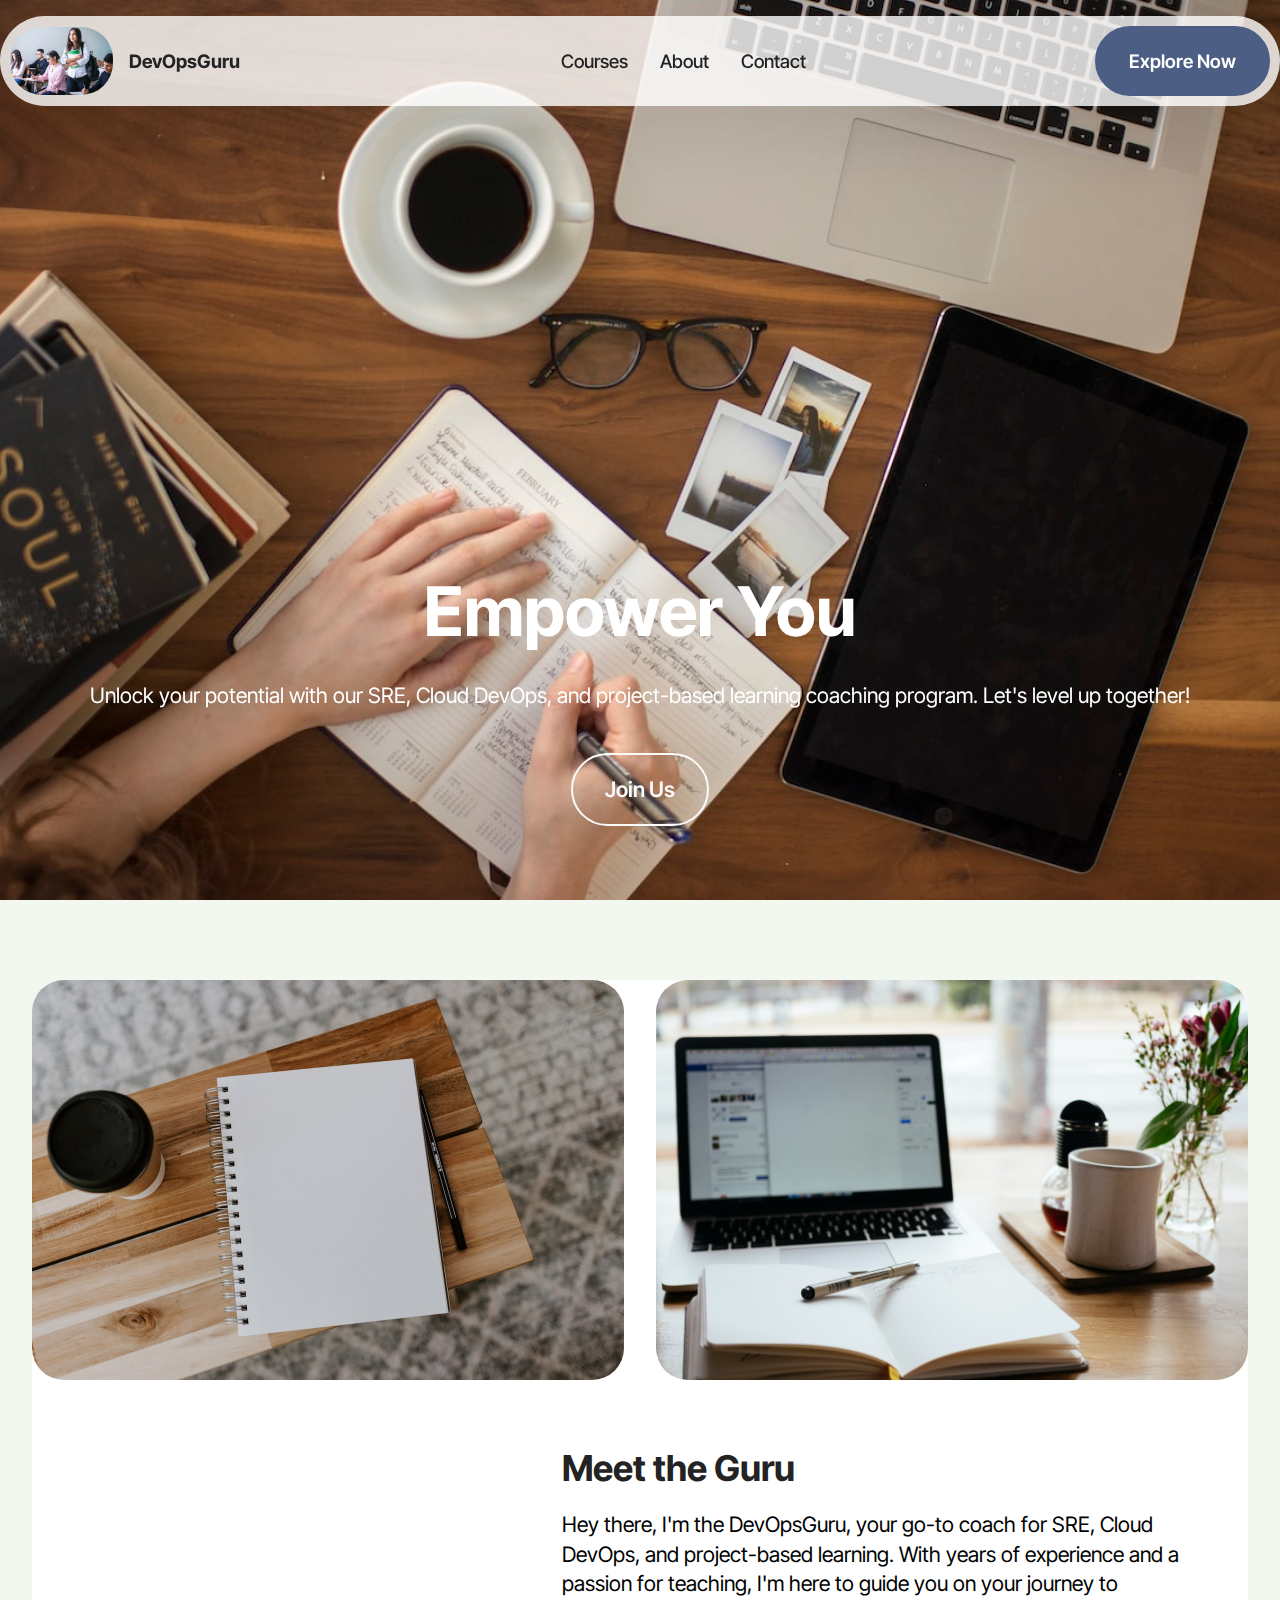
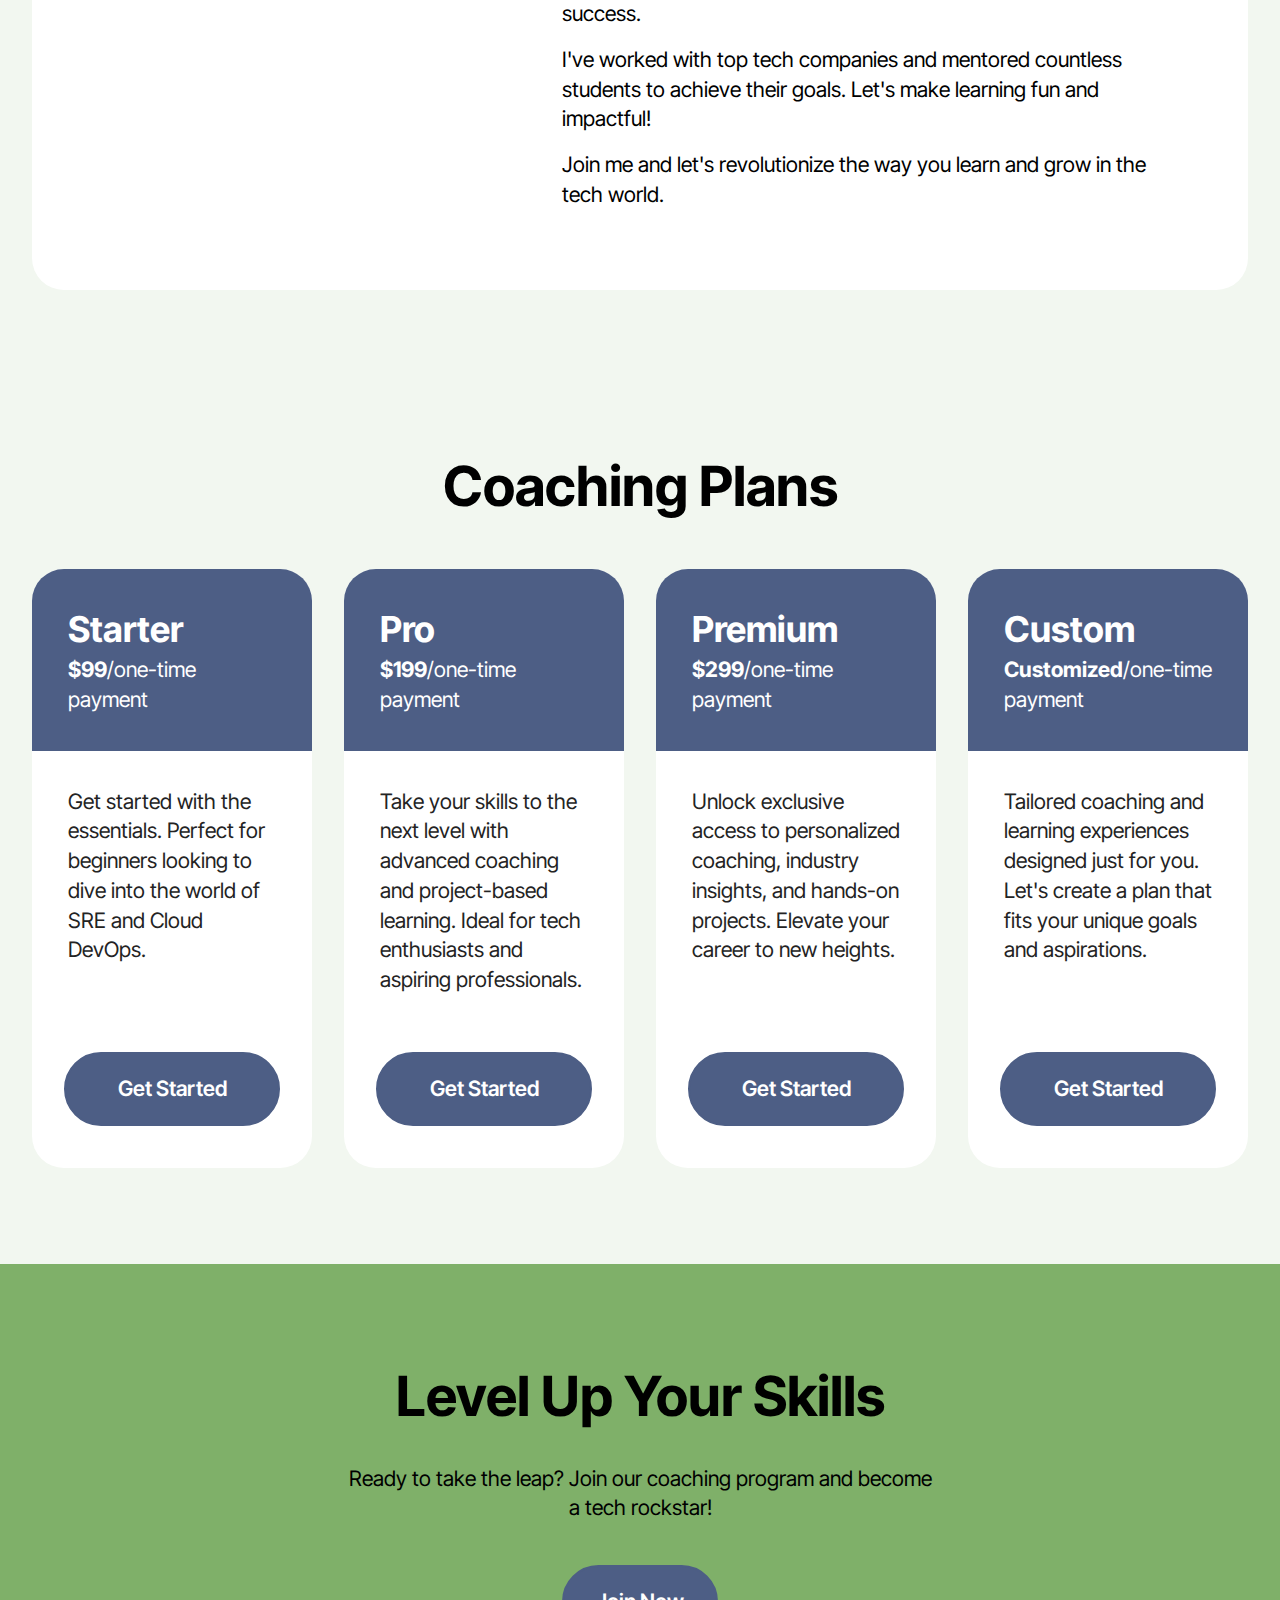
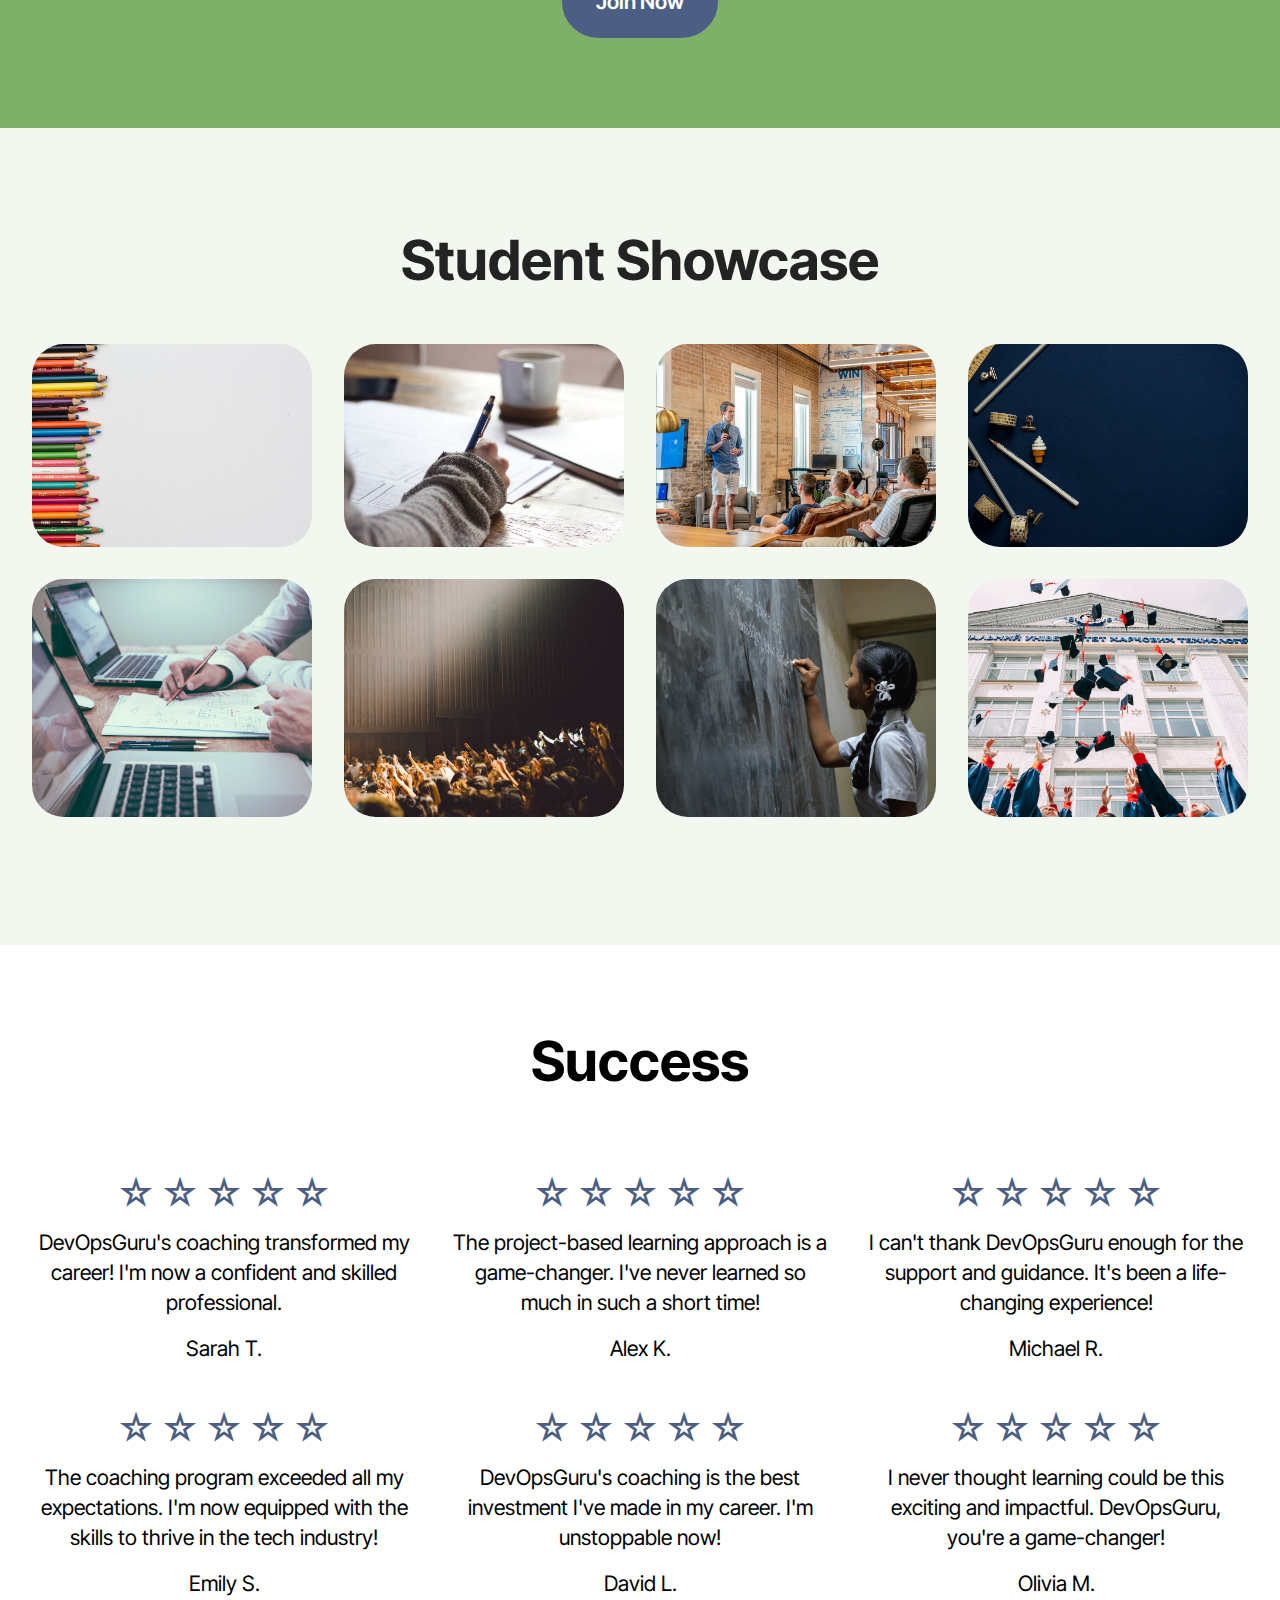
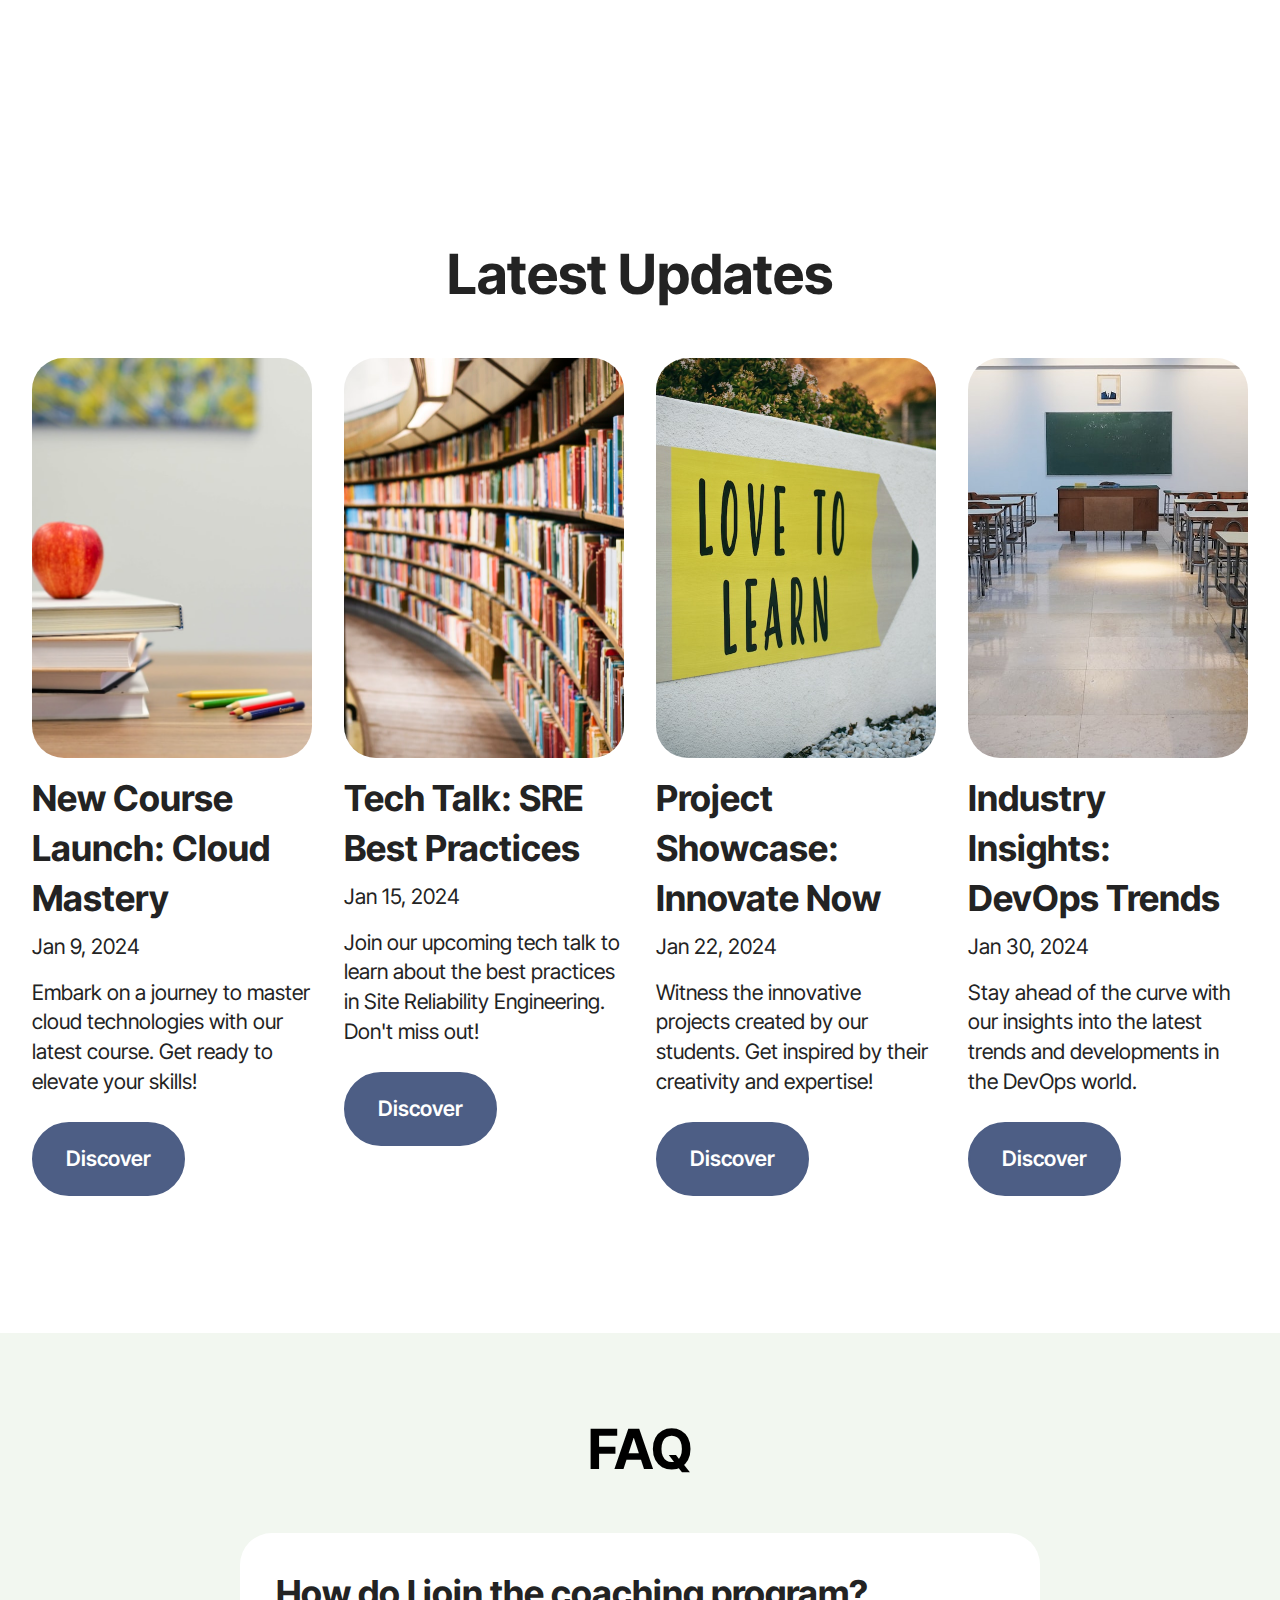
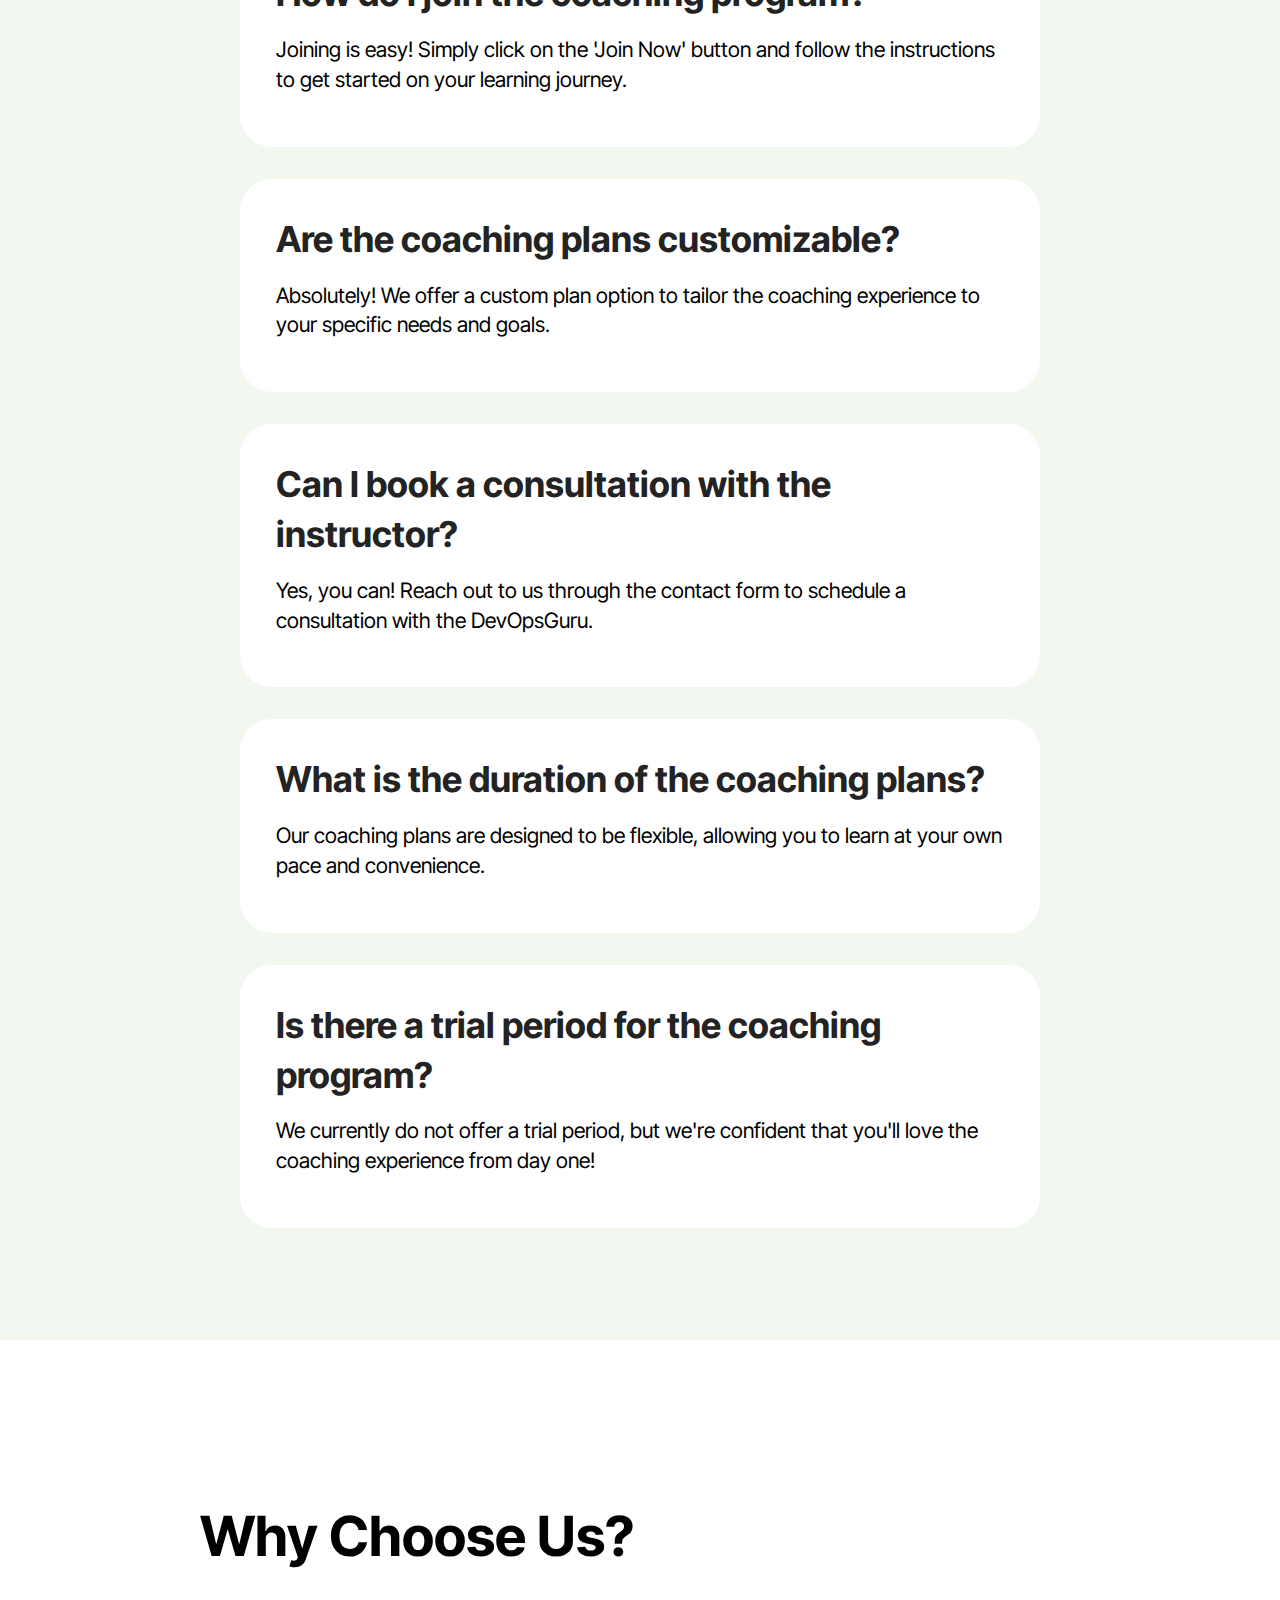
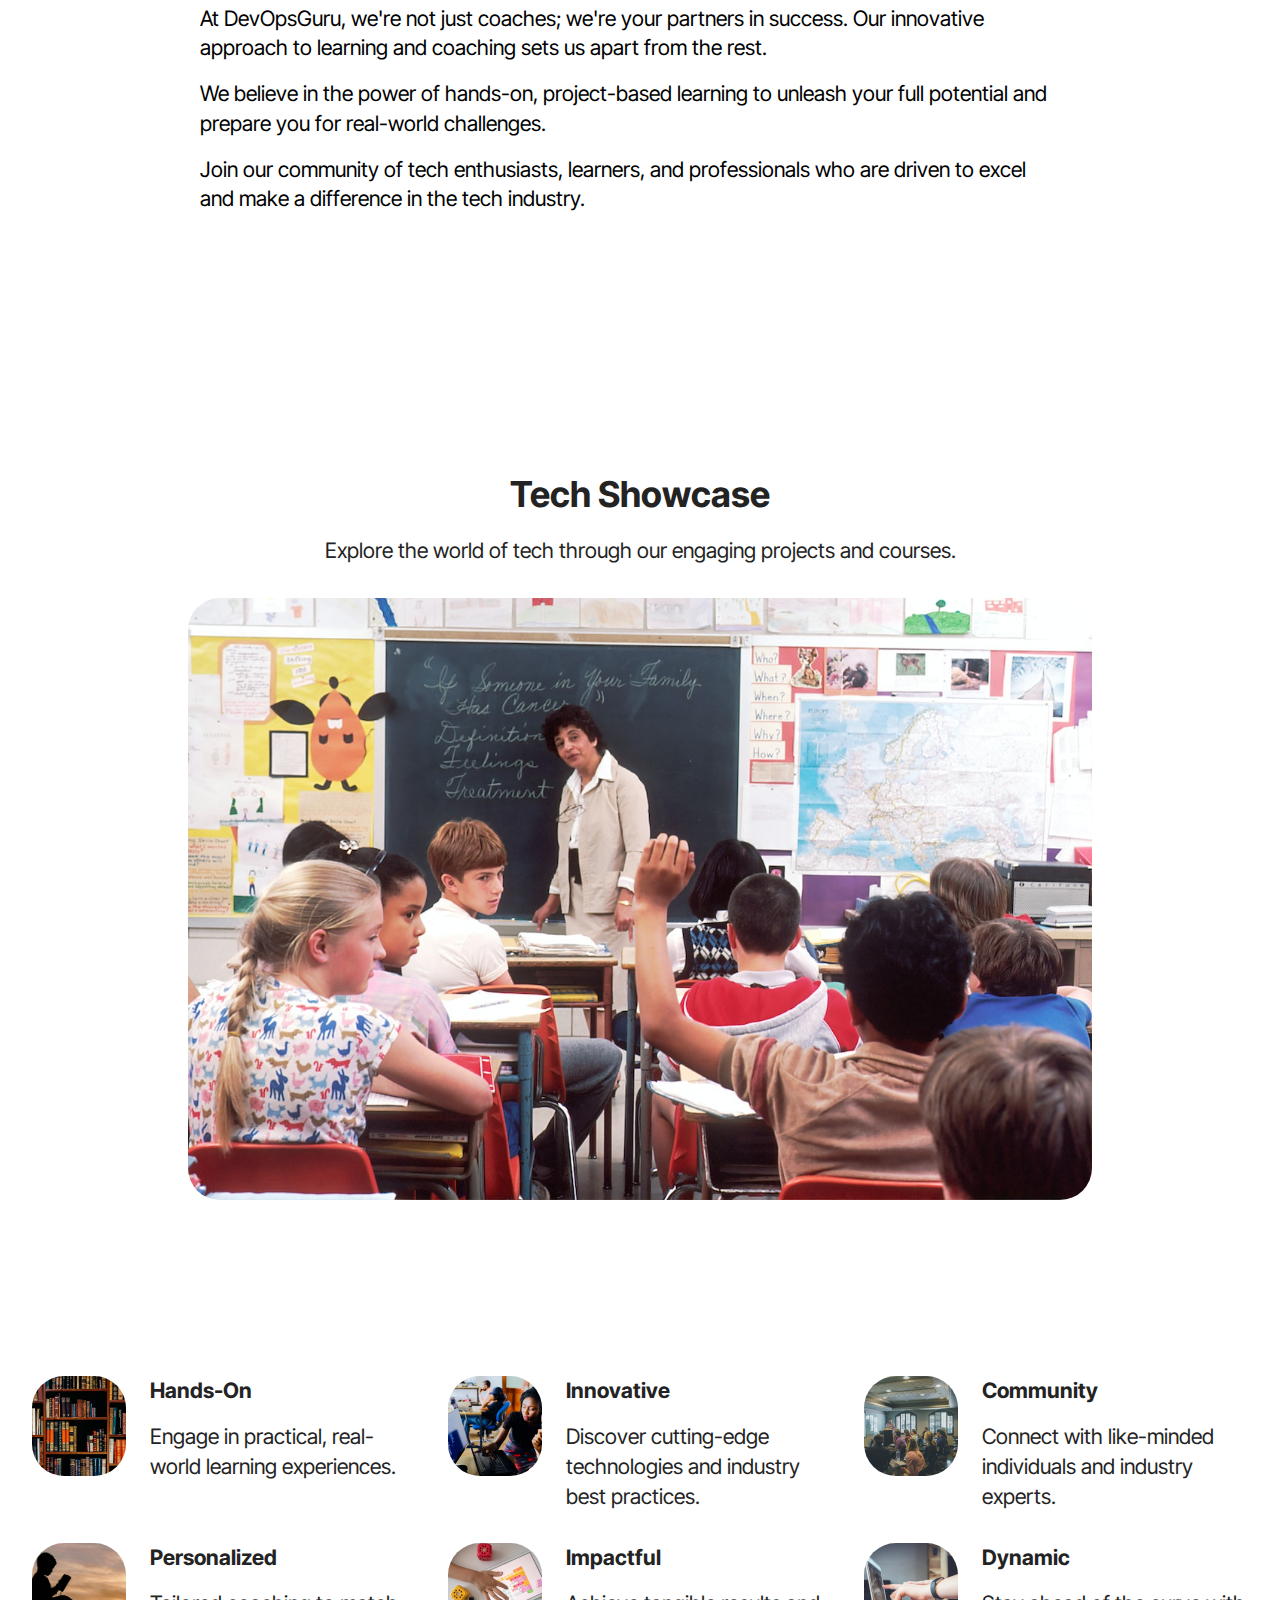
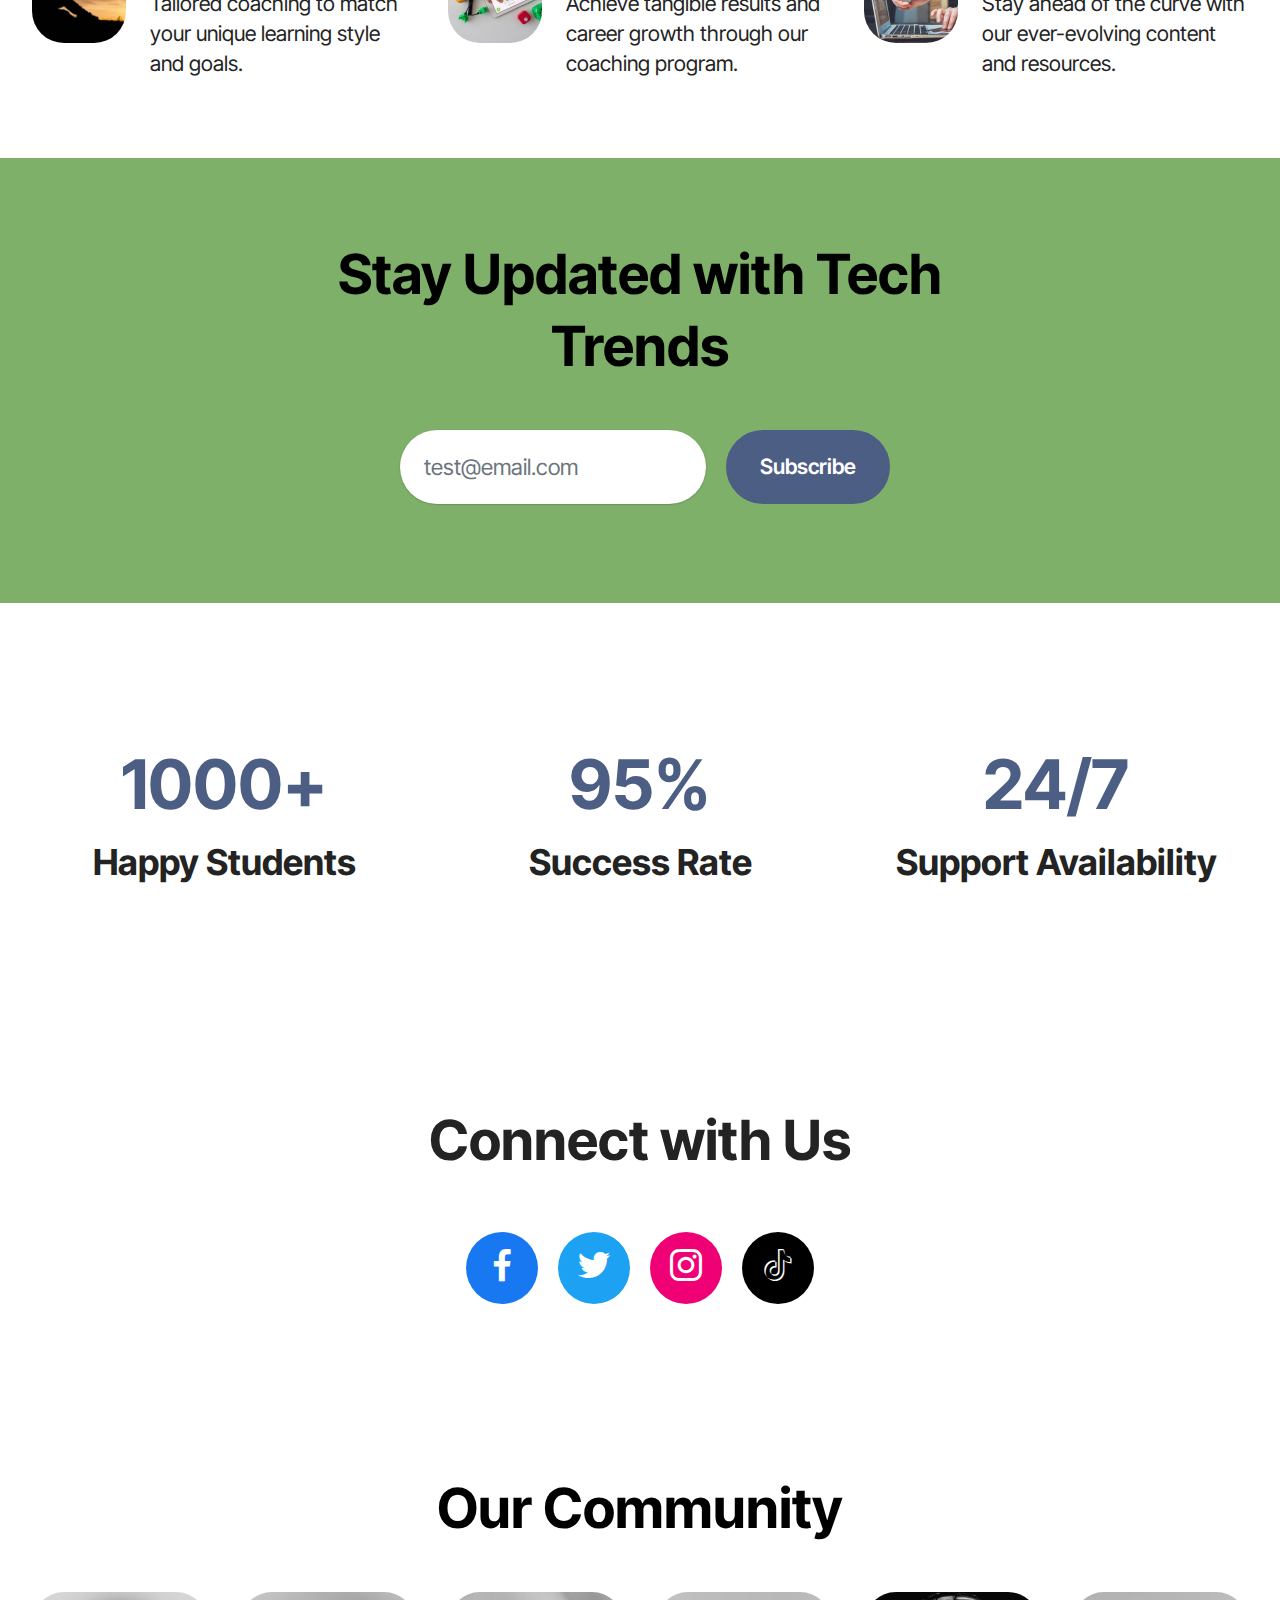
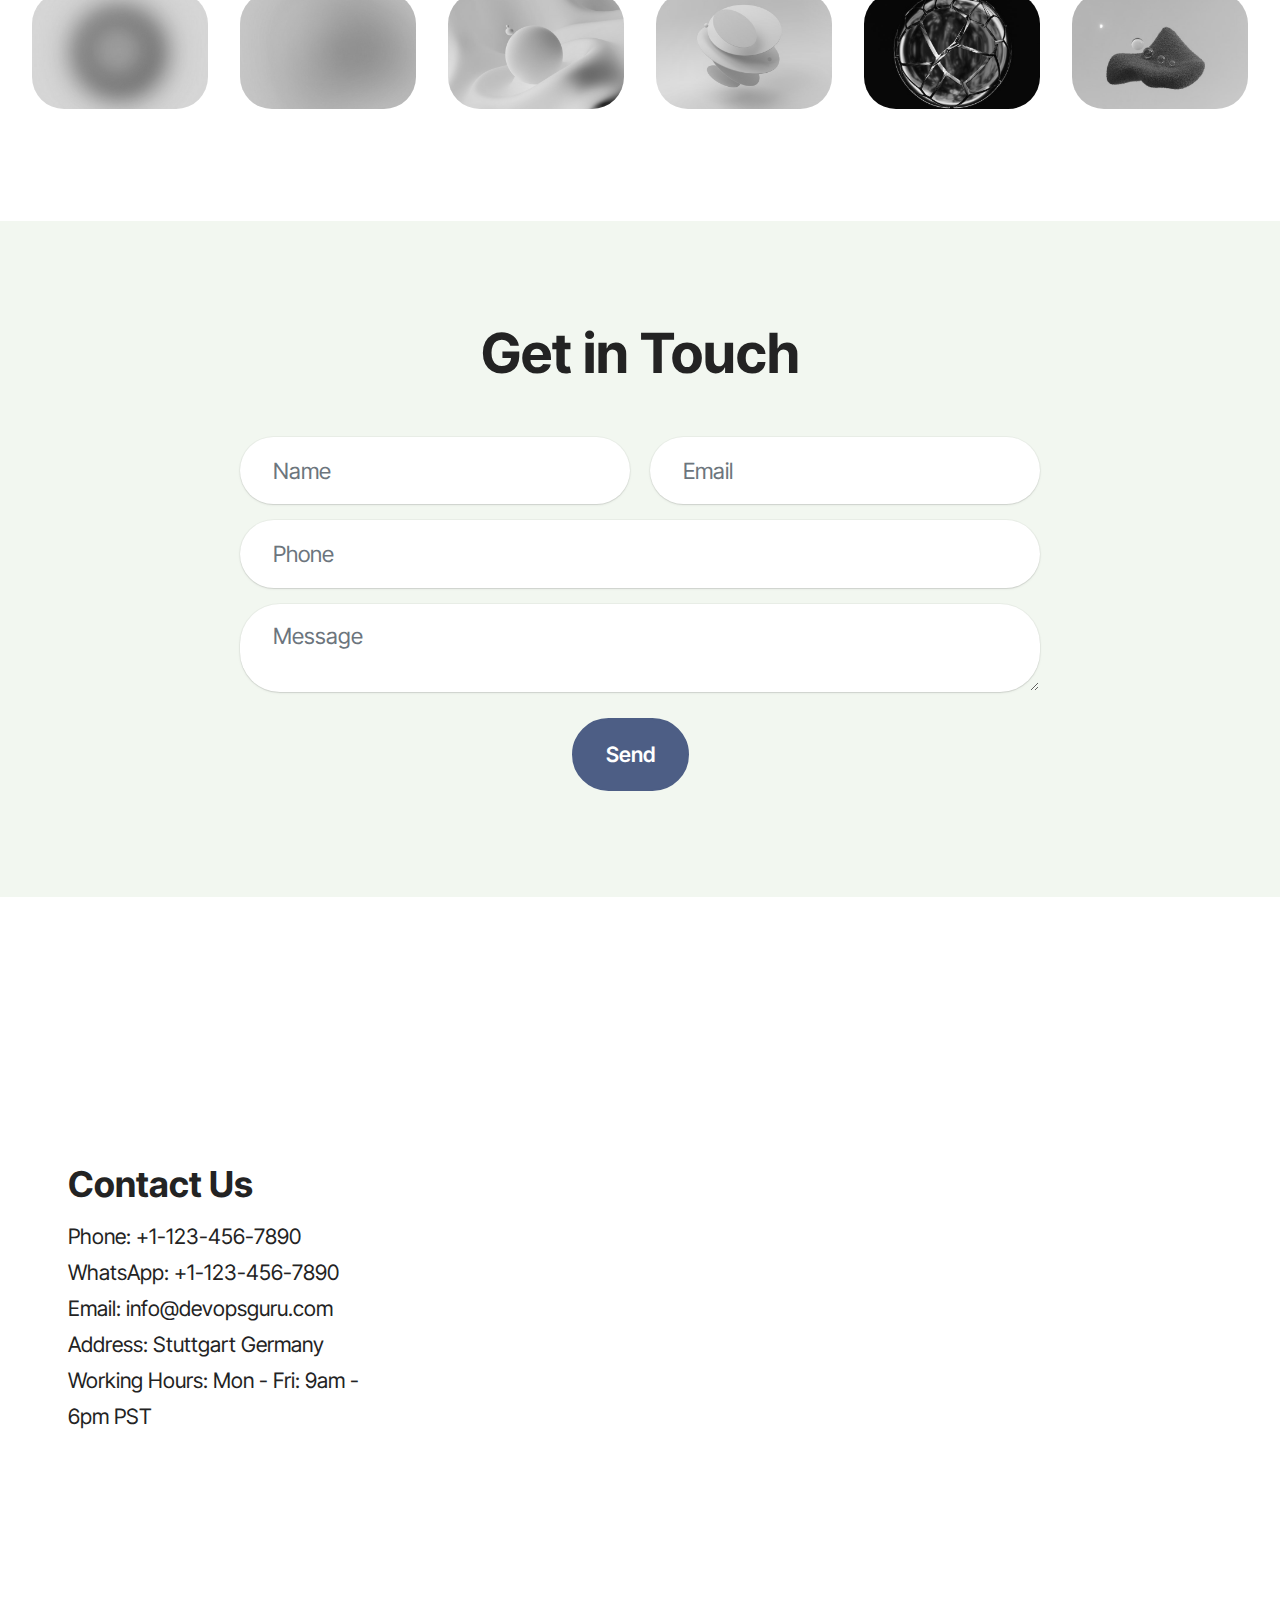
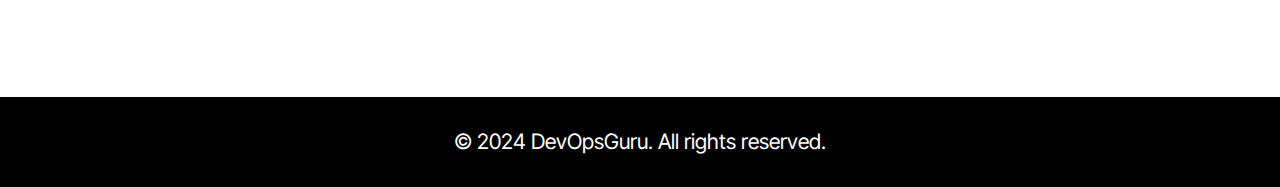
==== website/prodweb/srecops/index.html @ 4b1f5abb "added file srecops" ====
<!DOCTYPE html>
<html  >
<head>
  
  <meta charset="UTF-8">
  <meta http-equiv="X-UA-Compatible" content="IE=edge">
  
  <meta name="viewport" content="width=device-width, initial-scale=1, minimum-scale=1">
  <link rel="shortcut icon" href="assets/images/photo-1571260899304-425eee4c7efc.jpeg" type="image/x-icon">
  <meta name="description" content="Empower your learning journey with expert SRE, Cloud DevOps, and project-based coaching.">
  
  
  <title>Empower Learning Journey</title>
  <link rel="stylesheet" href="assets/web/assets/mobirise-icons2/mobirise2.css">
  <link rel="stylesheet" href="assets/bootstrap/css/bootstrap.min.css">
  <link rel="stylesheet" href="assets/bootstrap/css/bootstrap-grid.min.css">
  <link rel="stylesheet" href="assets/bootstrap/css/bootstrap-reboot.min.css">
  <link rel="stylesheet" href="assets/parallax/jarallax.css">
  <link rel="stylesheet" href="assets/dropdown/css/style.css">
  <link rel="stylesheet" href="assets/socicon/css/styles.css">
  <link rel="stylesheet" href="assets/theme/css/style.css">
  <link rel="preload" href="https://fonts.googleapis.com/css2?family=Inter+Tight:wght@400;700&display=swap&display=swap" as="style" onload="this.onload=null;this.rel='stylesheet'">
  <noscript><link rel="stylesheet" href="https://fonts.googleapis.com/css2?family=Inter+Tight:wght@400;700&display=swap&display=swap"></noscript>
  <link rel="preload" as="style" href="assets/mobirise/css/mbr-additional.css"><link rel="stylesheet" href="assets/mobirise/css/mbr-additional.css" type="text/css">

  
  
  
</head>
<body>
  
  <section data-bs-version="5.1" class="menu menu2 cid-u0TIblHGQq" once="menu" id="menu-5-u0TIblHGQq">
	

	<nav class="navbar navbar-dropdown navbar-fixed-top navbar-expand-lg">
		<div class="container">
			<div class="navbar-brand">
				<span class="navbar-logo">
					<a href="#">
						<img src="assets/images/photo-1571260899304-425eee4c7efc.jpeg" alt="" style="height: 4.3rem;">
					</a>
				</span>
				<span class="navbar-caption-wrap"><a class="navbar-caption text-black display-4" href="#">DevOpsGuru</a></span>
			</div>
			<button class="navbar-toggler" type="button" data-toggle="collapse" data-bs-toggle="collapse" data-target="#navbarSupportedContent" data-bs-target="#navbarSupportedContent" aria-controls="navbarNavAltMarkup" aria-expanded="false" aria-label="Toggle navigation">
				<div class="hamburger">
					<span></span>
					<span></span>
					<span></span>
					<span></span>
				</div>
			</button>
			<div class="collapse navbar-collapse" id="navbarSupportedContent">
				<ul class="navbar-nav nav-dropdown" data-app-modern-menu="true">
					<li class="nav-item">
						<a class="nav-link link text-black display-4" href="#">Courses</a>
					</li>
					<li class="nav-item">
						<a class="nav-link link text-black display-4" href="#" aria-expanded="false">About</a>
					</li>
					<li class="nav-item">
						<a class="nav-link link text-black display-4" href="#">Contact</a>
					</li>
				</ul>
				
				<div class="navbar-buttons mbr-section-btn">
					<a class="btn btn-primary display-4" href="#">Explore Now</a>
				</div>
			</div>
		</div>
	</nav>
</section>

<section data-bs-version="5.1" class="header16 cid-u0TIblHPa0 mbr-fullscreen mbr-parallax-background" id="hero-17-u0TIblHPa0">
  
  
  <div class="container-fluid">
    <div class="row">
      <div class="content-wrap col-12 col-md-12">
        <h1 class="mbr-section-title mbr-fonts-style mbr-white mb-4 display-1">
          <strong>Empower You</strong>
        </h1>
        
        <p class="mbr-fonts-style mbr-text mbr-white mb-4 display-7">Unlock your potential with our SRE, Cloud DevOps, and project-based learning coaching program. Let's level up together!</p>
        <div class="mbr-section-btn">
          <a class="btn btn-white-outline display-7" href="#">Join Us</a>
        </div>
      </div>
    </div>
  </div>
</section>

<section data-bs-version="5.1" class="article01 cid-u0TIblHkzt" id="about-me-1-u0TIblHkzt">
	

	
	
	<div class="container">
		<div class="row justify-content-center">
			<div class="card col-md-12 col-lg-12">
				<div class="card-wrapper">
					<div class="row">
						<div class="image-wrapper col-12 col-sm-6 justify-content-center">
							<img src="assets/images/photo-1599008633840-052c7f756385.jpeg" alt="">
						</div>
						<div class="image-wrapper col-12 col-sm-6 justify-content-center">
							<img src="assets/images/photo-1501504905252-473c47e087f8.jpeg" alt="">
						</div>
					</div>

					<div class="card-box align-left mb-3 card-content-text">
						<h4 class="card-title mbr-fonts-style mbr-white mb-0 display-5">
							<strong>Meet the Guru</strong>
						</h4>
						<p class="mbr-text mbr-fonts-style mt-3 mb-0 display-7">Hey there, I'm the DevOpsGuru, your go-to coach for SRE, Cloud DevOps, and project-based learning. With years of experience and a passion for teaching, I'm here to guide you on your journey to success.</p>

						<p class="mbr-text mbr-fonts-style mt-3 mb-0 display-7">I've worked with top tech companies and mentored countless students to achieve their goals. Let's make learning fun and impactful!</p>

						<p class="mbr-text mbr-fonts-style mt-3 mb-0 display-7">Join me and let's revolutionize the way you learn and grow in the tech world.</p>

						
					</div>
				</div>
			</div>
		</div>
	</div>
</section>

<section data-bs-version="5.1" class="pricing1 cid-u0TIblIZyX" id="pricing-cards-1-u0TIblIZyX">
    
    
    <div class="container-fluid">
        <div class="row justify-content-center">
            <div class="col-12 content-head">
                <div class="mbr-section-head mb-5">
                    <h4 class="mbr-section-title mbr-fonts-style align-center mb-0 display-2">
                        <strong>Coaching Plans</strong>
                    </h4>
                    
                </div>
            </div>
        </div>
        <div class="row">
            <div class="item features-without-image col-12 col-md-6 col-lg-3 item-mb active">
                <div class="item-wrapper">
                    <div class="item-head">
                        <h5 class="item-title mbr-fonts-style mb-0 display-5">
                            <strong>Starter</strong>
                        </h5>
                        <h6 class="item-subtitle mbr-fonts-style mt-0 mb-0 display-7">
                            <strong>$99</strong>/one-time payment
                        </h6>
                    </div>
                    <div class="item-content">
                        <p class="mbr-text mbr-fonts-style display-7">Get started with the essentials. Perfect for beginners looking to dive into the world of SRE and Cloud DevOps.</p>
                    </div>
                    <div class="mbr-section-btn item-footer">
                        <a href="" class="btn item-btn btn-primary display-7">Get Started</a>
                    </div>
                </div>
            </div>
            <div class="item features-without-image col-12 col-md-6 col-lg-3 item-mb">
                <div class="item-wrapper">
                    <div class="item-head">
                        <h5 class="item-title mbr-fonts-style mb-0 display-5">
                            <strong>Pro</strong>
                        </h5>
                        <h6 class="item-subtitle mbr-fonts-style mt-0 mb-0 display-7">
                            <strong>$199</strong>/one-time payment
                        </h6>
                    </div>
                    <div class="item-content">
                        <p class="mbr-text mbr-fonts-style display-7">Take your skills to the next level with advanced coaching and project-based learning. Ideal for tech enthusiasts and aspiring professionals.</p>
                    </div>
                    <div class="mbr-section-btn item-footer">
                        <a href="" class="btn item-btn btn-primary display-7">Get Started</a>
                    </div>
                </div>
            </div>

            <div class="item features-without-image col-12 col-md-6 col-lg-3 item-mb">
                <div class="item-wrapper">
                    <div class="item-head">
                        <h5 class="item-title mbr-fonts-style mb-0 display-5">
                            <strong>Premium</strong>
                        </h5>
                        <h6 class="item-subtitle mbr-fonts-style mt-0 mb-0 display-7">
                            <strong>$299</strong>/one-time payment
                        </h6>
                    </div>
                    <div class="item-content">
                        <p class="mbr-text mbr-fonts-style display-7">Unlock exclusive access to personalized coaching, industry insights, and hands-on projects. Elevate your career to new heights.</p>
                    </div>
                    <div class="mbr-section-btn item-footer">
                        <a href="" class="btn item-btn btn-primary display-7">Get Started</a>
                    </div>
                </div>
            </div>

            <div class="item features-without-image col-12 col-md-6 col-lg-3 item-mb">
                <div class="item-wrapper">
                    <div class="item-head">
                        <h5 class="item-title mbr-fonts-style mb-0 display-5">
                            <strong>Custom</strong>
                        </h5>
                        <h6 class="item-subtitle mbr-fonts-style mt-0 mb-0 display-7">
                            <strong>Customized</strong>/one-time payment
                        </h6>
                    </div>
                    <div class="item-content">
                        <p class="mbr-text mbr-fonts-style display-7">Tailored coaching and learning experiences designed just for you. Let's create a plan that fits your unique goals and aspirations.</p>
                    </div>
                    <div class="mbr-section-btn item-footer">
                        <a href="" class="btn item-btn btn-primary display-7">Get Started</a>
                    </div>
                </div>
            </div>
        </div>
    </div>
</section>

<section data-bs-version="5.1" class="header09 startm5 cid-u0TIblICUA" id="call-to-action-2-u0TIblICUA">
    
    
    
    <div class="container-fluid">
        <div class="row">
            <div class="content-wrap col-12 col-md-6">
                <h1 class="mbr-section-title mbr-fonts-style mbr-white mb-4 display-2">
                    <strong>Level Up Your Skills</strong>
                </h1>
                
                <p class="mbr-fonts-style mbr-text mbr-white mb-4 display-7">Ready to take the leap? Join our coaching program and become a tech rockstar!</p>
                <div class="mbr-section-btn">
                    <a class="btn btn-primary display-7" href="#">Join Now</a>
                </div>
            </div>
        </div>
    </div>
</section>

<section data-bs-version="5.1" class="gallery1 mbr-gallery cid-u0TIblIASP" id="gallery-10-u0TIblIASP">
    
    

    <div class="container-fluid">
        <div class="row justify-content-center">
            <div class="col-12 content-head">
                <div class="mb-5">
                    <h3 class="mbr-section-title mbr-fonts-style align-center m-0 display-2">
                        <strong>Student Showcase</strong>
                    </h3>
                    
                </div>
            </div>
        </div>
        
        <div class="row mbr-gallery">
            <div class="col-12 col-md-6 col-lg-3 item gallery-image">
                <div class="item-wrapper mb-3" data-bs-toggle="modal">
                    <img class="w-100" src="assets/images/photo-1501349800519-48093d60bde0.jpeg" alt="" data-slide-to="0" data-bs-slide-to="0">
                </div>
                
            </div>
            <div class="col-12 col-md-6 col-lg-3 item gallery-image">
                <div class="item-wrapper mb-3" data-bs-toggle="modal">
                    <img class="w-100" src="assets/images/photo-1434030216411-0b793f4b4173.jpeg" alt="" data-slide-to="1" data-bs-slide-to="1">
                </div>
                
            </div>
            <div class="col-12 col-md-6 col-lg-3 item gallery-image">
                <div class="item-wrapper mb-3" data-bs-toggle="modal">
                    <img class="w-100" src="assets/images/photo-1556761175-5973dc0f32e7.jpeg" alt="" data-slide-to="2" data-bs-slide-to="2">
                </div>
                
            </div>
            <div class="col-12 col-md-6 col-lg-3 item gallery-image">
                <div class="item-wrapper mb-3" data-bs-toggle="modal">
                    <img class="w-100" src="assets/images/photo-1497864149936-d3163f0c0f4b.jpeg" alt="" data-slide-to="3" data-bs-slide-to="3">
                </div>
                
            </div>
            <div class="col-12 col-md-6 col-lg-3 item gallery-image">
                <div class="item-wrapper mb-3" data-bs-toggle="modal">
                    <img class="w-100" src="assets/images/photo-1454165804606-c3d57bc86b40.jpeg" alt="" data-slide-to="4" data-bs-slide-to="4">
                </div>
                
            </div>
            <div class="col-12 col-md-6 col-lg-3 item gallery-image">
                <div class="item-wrapper mb-3" data-bs-toggle="modal">
                    <img class="w-100" src="assets/images/photo-1477281765962-ef34e8bb0967.jpeg" alt="" data-slide-to="5" data-bs-slide-to="5">
                </div>
                
            </div>
            <div class="col-12 col-md-6 col-lg-3 item gallery-image">
                <div class="item-wrapper mb-3" data-bs-toggle="modal">
                    <img class="w-100" src="assets/images/photo-1522661067900-ab829854a57f.jpeg" alt="" data-slide-to="6" data-bs-slide-to="6">
                </div>
                
            </div>
            <div class="col-12 col-md-6 col-lg-3 item gallery-image">
                <div class="item-wrapper mb-3" data-bs-toggle="modal">
                    <img class="w-100" src="assets/images/photo-1523050854058-8df90110c9f1.jpeg" alt="" data-slide-to="7" data-bs-slide-to="7">
                </div>
                
            </div>
        </div>
    </div>
</section>

<section data-bs-version="5.1" class="people02 cid-u0TIblJE20" id="testimonials-2-u0TIblJE20">
    

    
    
    <div class="container">
        <div class="row mb-5 justify-content-center">
            <div class="col-12 content-head">
                <h3 class="mbr-section-title mbr-fonts-style align-center mb-4 display-2">
                    <strong>Success</strong>
                </h3>
                
            </div>
        </div>
        <div class="row">
            <div class="item features-without-image col-12 col-md-6 col-lg-4 mb-5">
                <div class="item-wrapper">
                    <div class="card-box align-center">
                        <div class="iconfont-wrapper mb-3">
                            <span class="mbr-iconfont mobi-mbri-star mobi-mbri"></span>
                            <span class="mbr-iconfont mobi-mbri-star mobi-mbri"></span>
                            <span class="mbr-iconfont mobi-mbri-star mobi-mbri"></span>
                            <span class="mbr-iconfont mobi-mbri-star mobi-mbri"></span>
                            <span class="mbr-iconfont mobi-mbri-star mobi-mbri"></span>
                        </div>
                        <h5 class="card-title mbr-fonts-style mb-3 display-7">DevOpsGuru's coaching transformed my career! I'm now a confident and skilled professional.</h5>
                        <p class="card-text mbr-fonts-style mb-0 display-7">Sarah T.</p>
                    </div>
                </div>
            </div>
            <div class="item features-without-image col-12 col-md-6 col-lg-4 mb-5">
                <div class="item-wrapper">
                    <div class="card-box align-center">
                        <div class="iconfont-wrapper mb-3">
                            <span class="mbr-iconfont mobi-mbri-star mobi-mbri"></span>
                            <span class="mbr-iconfont mobi-mbri-star mobi-mbri"></span>
                            <span class="mbr-iconfont mobi-mbri-star mobi-mbri"></span>
                            <span class="mbr-iconfont mobi-mbri-star mobi-mbri"></span>
                            <span class="mbr-iconfont mobi-mbri-star mobi-mbri"></span>
                        </div>
                        <h5 class="card-title mbr-fonts-style mb-3 display-7">The project-based learning approach is a game-changer. I've never learned so much in such a short time!</h5>
                        <p class="card-text mbr-fonts-style mb-0 display-7">Alex K.</p>
                    </div>
                </div>
            </div>
            <div class="item features-without-image col-12 col-md-6 col-lg-4 mb-5">
                <div class="item-wrapper">
                    <div class="card-box align-center">
                        <div class="iconfont-wrapper mb-3">
                            <span class="mbr-iconfont mobi-mbri-star mobi-mbri"></span>
                            <span class="mbr-iconfont mobi-mbri-star mobi-mbri"></span>
                            <span class="mbr-iconfont mobi-mbri-star mobi-mbri"></span>
                            <span class="mbr-iconfont mobi-mbri-star mobi-mbri"></span>
                            <span class="mbr-iconfont mobi-mbri-star mobi-mbri"></span>
                        </div>
                        <h5 class="card-title mbr-fonts-style mb-3 display-7">I can't thank DevOpsGuru enough for the support and guidance. It's been a life-changing experience!</h5>
                        <p class="card-text mbr-fonts-style mb-0 display-7">Michael R.</p>
                    </div>
                </div>
            </div>
            <div class="item features-without-image col-12 col-md-6 col-lg-4 mb-5">
                <div class="item-wrapper">
                    <div class="card-box align-center">
                        <div class="iconfont-wrapper mb-3">
                            <span class="mbr-iconfont mobi-mbri-star mobi-mbri"></span>
                            <span class="mbr-iconfont mobi-mbri-star mobi-mbri"></span>
                            <span class="mbr-iconfont mobi-mbri-star mobi-mbri"></span>
                            <span class="mbr-iconfont mobi-mbri-star mobi-mbri"></span>
                            <span class="mbr-iconfont mobi-mbri-star mobi-mbri"></span>
                        </div>
                        <h5 class="card-title mbr-fonts-style mb-3 display-7">The coaching program exceeded all my expectations. I'm now equipped with the skills to thrive in the tech industry!</h5>
                        <p class="card-text mbr-fonts-style mb-0 display-7">Emily S.</p>
                    </div>
                </div>
            </div>
            <div class="item features-without-image col-12 col-md-6 col-lg-4 mb-5">
                <div class="item-wrapper">
                    <div class="card-box align-center">
                        <div class="iconfont-wrapper mb-3">
                            <span class="mbr-iconfont mobi-mbri-star mobi-mbri"></span>
                            <span class="mbr-iconfont mobi-mbri-star mobi-mbri"></span>
                            <span class="mbr-iconfont mobi-mbri-star mobi-mbri"></span>
                            <span class="mbr-iconfont mobi-mbri-star mobi-mbri"></span>
                            <span class="mbr-iconfont mobi-mbri-star mobi-mbri"></span>
                        </div>
                        <h5 class="card-title mbr-fonts-style mb-3 display-7">DevOpsGuru's coaching is the best investment I've made in my career. I'm unstoppable now!</h5>
                        <p class="card-text mbr-fonts-style mb-0 display-7">David L.</p>
                    </div>
                </div>
            </div>
            <div class="item features-without-image col-12 col-md-6 col-lg-4 mb-5">
                <div class="item-wrapper">
                    <div class="card-box align-center">
                        <div class="iconfont-wrapper mb-3">
                            <span class="mbr-iconfont mobi-mbri-star mobi-mbri"></span>
                            <span class="mbr-iconfont mobi-mbri-star mobi-mbri"></span>
                            <span class="mbr-iconfont mobi-mbri-star mobi-mbri"></span>
                            <span class="mbr-iconfont mobi-mbri-star mobi-mbri"></span>
                            <span class="mbr-iconfont mobi-mbri-star mobi-mbri"></span>
                        </div>
                        <h5 class="card-title mbr-fonts-style mb-3 display-7">I never thought learning could be this exciting and impactful. DevOpsGuru, you're a game-changer!</h5>
                        <p class="card-text mbr-fonts-style mb-0 display-7">Olivia M.</p>
                    </div>
                </div>
            </div>
        </div>
        <div class="row mt-0 mt-md-5">
            
        </div>
    </div>
</section>

<section data-bs-version="5.1" class="features03 cid-u0TIblKivq" id="news-1-u0TIblKivq">
  
  
  <div class="container">
    <div class="row justify-content-center mb-5">
      <div class="col-12 content-head">
        <div class="mbr-section-head">
          <h4 class="mbr-section-title mbr-fonts-style align-center mb-0 display-2">
            <strong>Latest Updates</strong>
          </h4>
          
        </div>
      </div>
    </div>
    <div class="row">
      <div class="item features-image col-12 col-md-6 col-lg-3 active">
        <div class="item-wrapper">
          <div class="item-img mb-3">
            <img src="assets/images/photo-1503676260728-1c00da094a0b.jpeg" alt="" title="">
          </div>
          <div class="item-content align-left">
            <h5 class="item-title mbr-fonts-style mt-0 mb-2 display-5">
              <strong>New Course Launch: Cloud Mastery</strong>
            </h5>
            <p class="mbr-text mbr-fonts-style mb-3 display-7">Jan 9, 2024</p>
            <p class="mbr-text mbr-fonts-style mb-3 display-7">Embark on a journey to master cloud technologies with our latest course. Get ready to elevate your skills!</p>
            <div class="mbr-section-btn item-footer">
              <a href="" class="btn item-btn btn-primary display-7">Discover</a>
            </div>
          </div>
        </div>
      </div>
      <div class="item features-image col-12 col-md-6 col-lg-3">
        <div class="item-wrapper">
          <div class="item-img mb-3">
            <img src="assets/images/photo-1524995997946-a1c2e315a42f.jpeg" alt="" title="" data-slide-to="1" data-bs-slide-to="1">
          </div>
          <div class="item-content align-left">
            <h5 class="item-title mbr-fonts-style mb-2 mt-0 display-5">
              <strong>Tech Talk: SRE Best Practices</strong>
            </h5>
            <p class="mbr-text mbr-fonts-style mb-3 display-7">Jan 15, 2024</p>
            <p class="mbr-text mbr-fonts-style mb-3 display-7">Join our upcoming tech talk to learn about the best practices in Site Reliability Engineering. Don't miss out!</p>
            <div class="mbr-section-btn item-footer">
              <a href="" class="btn item-btn btn-primary display-7">Discover</a>
            </div>
          </div>
        </div>
      </div>
      <div class="item features-image col-12 col-md-6 col-lg-3">
        <div class="item-wrapper">
          <div class="item-img mb-3">
            <img src="assets/images/photo-1546410531-bb4caa6b424d.jpeg" alt="" title="" data-slide-to="2" data-bs-slide-to="2">
          </div>
          <div class="item-content align-left">
            <h5 class="item-title mbr-fonts-style mb-2 mt-0 display-5">
              <strong>Project Showcase: Innovate Now</strong>
            </h5>
            <p class="mbr-text mbr-fonts-style mb-3 display-7">Jan 22, 2024</p>
            <p class="mbr-text mbr-fonts-style mb-3 display-7">Witness the innovative projects created by our students. Get inspired by their creativity and expertise!</p>
            <div class="mbr-section-btn item-footer">
              <a href="" class="btn item-btn btn-primary display-7">Discover</a>
            </div>
          </div>
        </div>
      </div>
      <div class="item features-image col-12 col-md-6 col-lg-3">
        <div class="item-wrapper">
          <div class="item-img mb-3">
            <img src="assets/images/photo-1580582932707-520aed937b7b.jpeg" alt="" title="" data-slide-to="2" data-bs-slide-to="2">
          </div>
          <div class="item-content align-left">
            <h5 class="item-title mbr-fonts-style mb-2 mt-0 display-5">
              <strong>Industry Insights: DevOps Trends</strong>
            </h5>
            <p class="mbr-text mbr-fonts-style mb-3 display-7">Jan 30, 2024</p>
            <p class="mbr-text mbr-fonts-style mb-3 display-7">Stay ahead of the curve with our insights into the latest trends and developments in the DevOps world.</p>
            <div class="mbr-section-btn item-footer">
              <a href="" class="btn item-btn btn-primary display-7">Discover</a>
            </div>
          </div>
        </div>
      </div>
    </div>
  </div>
</section>

<section data-bs-version="5.1" class="list05 cid-u0TIblKefB" id="faq-3-u0TIblKefB">
    
    <div class="container">
        <div class="col-12 mb-5 content-head">
            <h3 class="mbr-section-title mbr-fonts-style align-center mb-0 display-2">
                <strong>FAQ</strong>
            </h3>
            
        </div>
        <div class="row justify-content-center ">
            <div class="col-12 col-lg-8">
                <div class="item features-without-image col-12 active">
                    <div class="item-wrapper">
                        <h5 class="mbr-card-title mbr-fonts-style mt-0 mb-3 display-5">
                            <strong>How do I join the coaching program?</strong></h5>
                        <p class="mbr-text mbr-fonts-style mt-0 mb-3 display-7">Joining is easy! Simply click on the 'Join Now' button and follow the instructions to get started on your learning journey.</p>
                    </div>
                </div>
                <div class="item features-without-image col-12">
                    <div class="item-wrapper">
                        <h5 class="mbr-card-title mbr-fonts-style mt-0 mb-3 display-5">
                            <strong>Are the coaching plans customizable?</strong></h5>
                        <p class="mbr-text mbr-fonts-style mt-0 mb-3 display-7">Absolutely! We offer a custom plan option to tailor the coaching experience to your specific needs and goals.</p>
                    </div>
                </div>
                <div class="item features-without-image col-12">
                    <div class="item-wrapper">
                        <h5 class="mbr-card-title mbr-fonts-style mt-0 mb-3 display-5">
                            <strong>Can I book a consultation with the instructor?</strong></h5>
                        <p class="mbr-text mbr-fonts-style mt-0 mb-3 display-7">Yes, you can! Reach out to us through the contact form to schedule a consultation with the DevOpsGuru.</p>
                    </div>
                </div>
                <div class="item features-without-image col-12">
                  <div class="item-wrapper">
                      <h5 class="mbr-card-title mbr-fonts-style mt-0 mb-3 display-5">
                          <strong>What is the duration of the coaching plans?</strong></h5>
                      <p class="mbr-text mbr-fonts-style mt-0 mb-3 display-7">Our coaching plans are designed to be flexible, allowing you to learn at your own pace and convenience.</p>
                  </div>
              </div>
              <div class="item features-without-image col-12">
                <div class="item-wrapper">
                    <h5 class="mbr-card-title mbr-fonts-style mt-0 mb-3 display-5">
                        <strong>Is there a trial period for the coaching program?</strong></h5>
                    <p class="mbr-text mbr-fonts-style mt-0 mb-3 display-7">We currently do not offer a trial period, but we're confident that you'll love the coaching experience from day one!</p>
                </div>
            </div>
            </div>
        </div>
    </div>
</section>

<section data-bs-version="5.1" class="article07 cid-u0TIblKaaz mbr-parallax-background" id="generic-text-16-u0TIblKaaz">
  

  
  
  <div class="container">
    <div class="row justify-content-center">
      <div class="card col-md-12 col-lg-10">
        <div class="card-wrapper">
          <h3 class="card-title mbr-fonts-style mbr-white mt-3 mb-4 display-2">
            <strong>Why Choose Us?</strong>
          </h3>
          <div class="row card-box align-left">
            <div class="item features-without-image col-12">
              <div class="item-wrapper">
                
                <p class="mbr-text mbr-fonts-style display-7">At DevOpsGuru, we're not just coaches; we're your partners in success. Our innovative approach to learning and coaching sets us apart from the rest.</p>
              </div>
            </div>
            <div class="item features-without-image col-12">
              <div class="item-wrapper">
                
                <p class="mbr-text mbr-fonts-style display-7">We believe in the power of hands-on, project-based learning to unleash your full potential and prepare you for real-world challenges.</p>
              </div>
            </div>
            <div class="item features-without-image col-12">
              <div class="item-wrapper">
                
                <p class="mbr-text mbr-fonts-style display-7">Join our community of tech enthusiasts, learners, and professionals who are driven to excel and make a difference in the tech industry.</p>
              </div>
            </div>
          </div>
          
        </div>
      </div>
    </div>
  </div>
</section>

<section data-bs-version="5.1" class="image3 cid-u0TIblKkMR" id="image-2-u0TIblKkMR">
  

  
  

  <div class="container">
    <div class="row justify-content-center">
      <div class="col-12 col-lg-9">
        <h4 class="mbr-description mbr-fonts-style mb-3 align-center display-5">
          <strong>Tech Showcase</strong>
        </h4>
        <p class="mbr-description mbr-fonts-style mb-4 align-center display-7">Explore the world of tech through our engaging projects and courses.</p>
        <div class="image-wrapper">
          <img class="w-100" src="assets/images/photo-1577896851231-70ef18881754.jpeg" alt="">
        </div>
      </div>
    </div>
  </div>
</section>

<section data-bs-version="5.1" class="features15 cid-u0TIblK7BO" id="features-30-u0TIblK7BO">
    

    
    
    <div class="container">
        
        <div class="row">
            <div class="item features-without-image col-12 col-lg-4 active">
                <div class="item-wrapper">
                    <div class="img-wrapper">
                        <img src="assets/images/photo-1521587760476-6c12a4b040da.jpeg" alt="">
                    </div>
                    <div class="card-box">
                        <h4 class="card-title mbr-fonts-style mb-0 display-7">
                            <strong>Hands-On</strong>
                        </h4>
                        <h5 class="card-text mbr-fonts-style mt-3 display-7">Engage in practical, real-world learning experiences.</h5>
                    </div>
                </div>
            </div>
            <div class="item features-without-image col-12 col-lg-4">
                <div class="item-wrapper">
                    <div class="img-wrapper">
                        <img src="assets/images/photo-1531482615713-2afd69097998.jpeg" alt="" data-slide-to="1" data-bs-slide-to="1">
                    </div>
                    <div class="card-box">
                        <h4 class="card-title mbr-fonts-style mb-0 display-7">
                            <strong>Innovative</strong>
                        </h4>
                        <h5 class="card-text mbr-fonts-style mt-3 display-7">Discover cutting-edge technologies and industry best practices.</h5>
                    </div>
                </div>
            </div>
            <div class="item features-without-image col-12 col-lg-4">
                <div class="item-wrapper">
                    <div class="img-wrapper">
                        <img src="assets/images/photo-1524178232363-1fb2b075b655.jpeg" alt="" data-bs-slide-to="2" data-slide-to="2">
                    </div>
                    <div class="card-box">
                        <h4 class="card-title mbr-fonts-style mb-0 display-7">
                            <strong>Community</strong>
                        </h4>
                        <h5 class="card-text mbr-fonts-style mt-3 display-7">Connect with like-minded individuals and industry experts.</h5>
                    </div>
                </div>
            </div>
            <div class="item features-without-image col-12 col-lg-4">
                <div class="item-wrapper">
                    <div class="img-wrapper">
                        <img src="assets/images/photo-1491841550275-ad7854e35ca6.jpeg" alt="" data-slide-to="3" data-bs-slide-to="3">
                    </div>
                    <div class="card-box">
                        <h4 class="card-title mbr-fonts-style mb-0 display-7">
                            <strong>Personalized</strong>
                        </h4>
                        <h5 class="card-text mbr-fonts-style mt-3 display-7">Tailored coaching to match your unique learning style and goals.</h5>
                    </div>
                </div>
            </div>
            <div class="item features-without-image col-12 col-lg-4">
                <div class="item-wrapper">
                    <div class="img-wrapper">
                        <img src="assets/images/photo-1603354350317-6f7aaa5911c5.jpeg" alt="" data-bs-slide-to="4" data-slide-to="4">
                    </div>
                    <div class="card-box">
                        <h4 class="card-title mbr-fonts-style mb-0 display-7">
                            <strong>Impactful</strong>
                        </h4>
                        <h5 class="card-text mbr-fonts-style mt-3 display-7">Achieve tangible results and career growth through our coaching program.</h5>
                    </div>
                </div>
            </div>
            <div class="item features-without-image col-12 col-lg-4">
                <div class="item-wrapper">
                    <div class="img-wrapper">
                        <img src="assets/images/photo-1516321318423-f06f85e504b3.jpeg" alt="" data-slide-to="5" data-bs-slide-to="5">
                    </div>
                    <div class="card-box">
                        <h4 class="card-title mbr-fonts-style mb-0 display-7">
                            <strong>Dynamic</strong>
                        </h4>
                        <h5 class="card-text mbr-fonts-style mt-3 display-7">Stay ahead of the curve with our ever-evolving content and resources.</h5>
                    </div>
                </div>
            </div>
        </div>
    </div>
</section>

<section data-bs-version="5.1" class="form1 cid-u0TIblLfT0" id="subscription-form-1-u0TIblLfT0">
    

    

    <div class="container">
        <div class="row content-wrapper justify-content-center">
            <div class="col-lg-7 mbr-form">
                <div class="col-lg-12 col-md-12 col-sm-12">
                    <h5 class="mbr-section-title mbr-fonts-style mb-5 display-2">
                        <strong>Stay Updated with Tech Trends</strong>
                    </h5>
                </div>

                <div class="text-wrapper align-left" data-form-type="formoid">
                    <form action="https://mobirise.eu/" method="POST" class="mbr-form form-with-styler" data-form-title="Form Name"><input type="hidden" name="email" data-form-email="true" value="wmcSaLKUJ26sgP7893NCMCG7VcGxMCQRRQKH8TxsFTnf60go6Fhj+sre/C0zq6+LqMxXhYup+3AeBFkKbCtZkzycPfHoDMTO2/LzrZQCJM1HnLcN6zsdus25DAcM//Z1.wGWb+cjgzl+k/pMp4zl8tInmKgFcAyLZERLUyNf8UwMT2hlVFKLE3G/5N0hgtoOPjyPXnKPWGHBfd9Xn31lng2pnJNWyyuP4ITbpohW37jxUsrVR8OUwNdC4lOS+Y67J">
                        <div class="row">
                            <div hidden="hidden" data-form-alert="" class="alert alert-success col-12">Thanks for filling out the form!</div>
                            <div hidden="hidden" data-form-alert-danger="" class="alert alert-danger col-12">
                                Oops...! some problem!
                            </div>
                        </div>
                        <div class="dragArea row">
                            <div data-for="email" class="col-lg-6 col-md-6 col-sm-12 form-group">
                                <input type="email" name="email" placeholder="test@email.com" data-form-field="email" class="form-control display-7" value="" id="email-subscription-form-1-u0TIblLfT0">
                            </div>
                            <div class="col-auto mbr-section-btn">
                                <button type="submit" class="w-100 btn btn-primary display-7">Subscribe</button>
                            </div>
                        </div>
                    </form>
                </div>
            </div>
        </div>
    </div>
</section>

<section data-bs-version="5.1" class="features023 cid-u0TIblLdRs" id="metrics-1-u0TIblLdRs">

    

    
    
    <div class="container">
        <div class="row justify-content-center">
            <div class="col-12 content-head">
                <div class="card-wrapper mb-5">
                    <div class="card-box align-center">
                        
                        
                        
                    </div>
                </div>
            </div>
        </div>
        <div class="row content-row">
            <div class="item features-without-image col-12 col-md-6 col-lg-4 item-mb">
                <div class="item-wrapper">
                    <div class="title mb-3">
                        <span class="num mbr-fonts-style display-1">
                            <strong>1000+</strong></span>
                    </div>
                    <h4 class="card-title mbr-fonts-style display-5">
                        <strong>Happy Students</strong>
                    </h4>
                    
                </div>
            </div>
            <div class="item features-without-image col-12 col-md-6 col-lg-4 item-mb">
                <div class="item-wrapper">
                    <div class="title mb-3">
                        <span class="num mbr-fonts-style display-1">
                            <strong>95%</strong></span>
                    </div>
                    <h4 class="card-title mbr-fonts-style display-5">
                        <strong>Success Rate</strong>
                    </h4>
                    
                </div>
            </div>
            <div class="item features-without-image col-12 col-md-6 col-lg-4 item-mb">
                <div class="item-wrapper">
                    <div class="title mb-3">
                        <span class="num mbr-fonts-style display-1">
                            <strong>24/7</strong></span>
                    </div>
                    <h4 class="card-title mbr-fonts-style display-5">
                        <strong>Support Availability</strong>
                    </h4>
                    
                </div>
            </div>
        </div>
    </div>
</section>

<section data-bs-version="5.1" class="social4 cid-u0TIblMEHs" id="follow-us-1-u0TIblMEHs">
    
    
    

    <div class="container">
        <div class="media-container-row">
            <div class="col-12">
                <h3 class="mbr-section-title align-center mb-5 mbr-fonts-style display-2">
                    <strong>Connect with Us</strong>
                </h3>
                <div class="social-list align-center">
                    <a class="iconfont-wrapper bg-facebook m-2 " target="_blank" href="#">
                        <span class="socicon-facebook socicon"></span>
                    </a>
                    <a class="iconfont-wrapper bg-twitter m-2" href="#" target="_blank">
                        <span class="socicon-twitter socicon"></span>
                    </a>
                    <a class="iconfont-wrapper bg-instagram m-2" href="#" target="_blank">
                        <span class="socicon-instagram socicon"></span>
                    </a>
                    
                    
                    
                    
                    
                    <a class="iconfont-wrapper bg-tiktok m-2" href="#" target="_blank">
                        <span class="socicon-tiktok socicon"></span>
                    </a>
                    
                    
                </div>
            </div>
        </div>
    </div>
</section>

<section data-bs-version="5.1" class="clients04 cid-u0TIblMUMW" id="clients-1-u0TIblMUMW">
    
    
    <div class="container-fluid">
        <div class="row justify-content-center mb-5">
            <div class="col-12 content-head">
                <div class="mbr-section-head">
                    <h4 class="mbr-section-title mbr-fonts-style align-center mb-0 display-2">
                        <strong>Our Community</strong>
                    </h4>
                    
                </div>
            </div>
        </div>
        <div class="row">
            <div class="item features-image col-12 col-md-6 col-sm-6 col-lg-2 active">
                <div class="item-wrapper">
                    <div class="">
                        <img src="assets/images/photo-1604076947037-d909e2f10fca.jpeg" alt="" title="" data-slide-to="1" data-bs-slide-to="1">
                    </div>
                    
                </div>
            </div>
            <div class="item features-image col-12 col-md-6 col-sm-6 col-lg-2">
                <div class="item-wrapper">
                    <div class="">
                        <img src="assets/images/photo-1604079628040-94301bb21b91.jpeg" alt="" title="" data-slide-to="2" data-bs-slide-to="2">
                    </div>
                    
                </div>
            </div>
            <div class="item features-image col-12 col-md-6 col-sm-6 col-lg-2">
                <div class="item-wrapper">
                    <div class="">
                        <img src="assets/images/photo-1618005198919-d3d4b5a92ead.jpeg" alt="" title="" data-slide-to="3" data-bs-slide-to="3">
                    </div>
                    
                </div>
            </div>
            <div class="item features-image col-12 col-md-6 col-sm-6 col-lg-2">
                <div class="item-wrapper">
                    <div class="">
                        <img src="assets/images/photo-1622547748225-3fc4abd2cca0.jpeg" alt="" title="" data-slide-to="4" data-bs-slide-to="4">
                    </div>
                    
                </div>
            </div>
            <div class="item features-image col-12 col-md-6 col-sm-6 col-lg-2">
                <div class="item-wrapper">
                    <div class="">
                        <img src="assets/images/photo-1668081177040-3d6a3eaf2218.jpeg" alt="" title="" data-slide-to="5" data-bs-slide-to="5">
                    </div>
                    
                </div>
            </div>
            <div class="item features-image col-12 col-md-6 col-sm-6 col-lg-2">
                <div class="item-wrapper">
                    <div class="">
                        <img src="assets/images/photo-1639558360219-544c1ea2a4df.jpeg" alt="" title="" data-slide-to="6" data-bs-slide-to="6">
                    </div>
                    
                </div>
            </div>
        </div>
    </div>
</section>

<section data-bs-version="5.1" class="form5 cid-u0TIblMRRc" id="contact-form-3-u0TIblMRRc">
    
    
    <div class="container">
        <div class="row justify-content-center">
            <div class="col-12 content-head">
                <div class="mbr-section-head mb-5">
                    <h3 class="mbr-section-title mbr-fonts-style align-center mb-0 display-2">
                        <strong>Get in Touch</strong>
                    </h3>
                    
                </div>
            </div>
        </div>
        <div class="row justify-content-center">
            <div class="col-lg-8 mx-auto mbr-form" data-form-type="formoid">
                <form action="https://mobirise.eu/" method="POST" class="mbr-form form-with-styler" data-form-title="Form Name"><input type="hidden" name="email" data-form-email="true" value="X/qL7i1fwJ5sdwV93DvNmwreNHH518FwKVcLpip14KosxTdb8iBbQX/I/pKp3rULOYlqexDNbvZYcdEQFXZdgiPesQqIvCfXhKxjriCcW+TLI3OfMBlr0mqnZfzOk0R7.jd8PWTL7y1rHzM0P0TeYofqshnV5rm4amqEb2dVn5w3jYkJ9gS6V5jl+2YTI3c63KzWDttBotVfsmUgsfodTZ+Hcdn8yRtQ69TyrPsXhAtwW8UkQPmMOQuO7qeNFEX7M">
                    <div class="row">
                        <div hidden="hidden" data-form-alert="" class="alert alert-success col-12">Thanks for filling out the form!</div>
                        <div hidden="hidden" data-form-alert-danger="" class="alert alert-danger col-12">
                            Oops...! some problem!
                        </div>
                    </div>
                    <div class="dragArea row">
                        <div class="col-md col-sm-12 form-group mb-3" data-for="name">
                            <input type="text" name="name" placeholder="Name" data-form-field="name" class="form-control" value="" id="name-contact-form-3-u0TIblMRRc">
                        </div>
                        <div class="col-md col-sm-12 form-group mb-3" data-for="email">
                            <input type="email" name="email" placeholder="Email" data-form-field="email" class="form-control" value="" id="email-contact-form-3-u0TIblMRRc">
                        </div>
                        <div class="col-12 form-group mb-3 mb-3" data-for="url">
                            <input type="url" name="url" placeholder="Phone" data-form-field="url" class="form-control" value="" id="url-contact-form-3-u0TIblMRRc">
                        </div>
                        <div class="col-12 form-group mb-3" data-for="textarea">
                            <textarea name="textarea" placeholder="Message" data-form-field="textarea" class="form-control" id="textarea-contact-form-3-u0TIblMRRc"></textarea>
                        </div>
                        <div class="col-lg-12 col-md-12 col-sm-12 align-center mbr-section-btn">
                            <button type="submit" class="btn btn-primary display-7">Send</button>
                        </div>
                    </div>
                </form>
            </div>
        </div>
    </div>
</section>

<section data-bs-version="5.1" class="contacts4 map1 cid-u0TIblMG52" id="contacts-3-u0TIblMG52">

	

    <div class="main_wrapper">
		<div class="b_wrapper">
			<div class="container-fluid">
				<div class="row justify-content-start">
					<div class="col-md-5 col-lg-4 item-wrapper">
                        <h5 class="cardTitle mbr-fonts-style mb-2 display-5">
                            <strong>Contact Us</strong>
                        </h5>
                        <ul class="list mbr-fonts-style display-7">
                            <li class="mbr-text item-wrap">
                            Phone:                                
                            <a href="tel:+1-123-456-7890" class="text-black">+1-123-456-7890</a></li>

                            <li class="mbr-text item-wrap">WhatsApp: 
                            <a href="tel:+1-123-456-7890" class="text-black">+1-123-456-7890</a></li> 

                            <li class="mbr-text item-wrap">                            
                            Email:
                            <a href="mailto:info@devopsguru.com" class="text-black">info@devopsguru.com</a>                        
                            </li>

                            <li class="mbr-text item-wrap">                        
                            Address:
                            Stuttgart Germany
                            </li>

                            <li class="mbr-text item-wrap">
                            Working Hours:
                            Mon - Fri: 9am - 6pm PST
                            </li>
                        </ul>
					</div>
				</div>
			</div>
		</div>
        <div class="google-map"><iframe frameborder="0" style="border:0" src="https://www.google.com/maps/embed?pb=!1m14!1m8!1m3!1d6045.3003145248895!2d-73.9884657!3d40.7477229!3m2!1i1024!2i768!4f13.1!3m3!1m2!1s0x89c259a9ac1f1b85%3A0x7e33d1c0e7af3be4!2zMzUwIDV0aCBBdmUsIE5ldyBZb3JrLCBOWSAxMDExOCwg0KHQqNCQ!5e0!3m2!1sru!2sru!4v1689597362021!5m2!1sen!2sen" allowfullscreen=""></iframe></div>
	</div>
</section>

<section data-bs-version="5.1" class="footer4 cid-u0TIblNIhq" once="footers" id="footer-4-u0TIblNIhq">

    

    

    <div class="container">
        <div class="media-container-row align-center mbr-white">
            <div class="col-12">
                <p class="mbr-text mb-0 mbr-fonts-style display-7">© 2024 DevOpsGuru. All rights reserved.</p>
            </div>
        </div>
    </div>
</section>


<script src="assets/bootstrap/js/bootstrap.bundle.min.js"></script>
  <script src="assets/parallax/jarallax.js"></script>
  <script src="assets/smoothscroll/smooth-scroll.js"></script>
  <script src="assets/ytplayer/index.js"></script>
  <script src="assets/dropdown/js/navbar-dropdown.js"></script>
  <script src="assets/theme/js/script.js"></script>
  <script src="assets/formoid/formoid.min.js"></script>
  
  
  
</body>
</html>
---- website/prodweb/srecops/assets/web/assets/mobirise-icons2/mobirise2.css ----
@font-face {
  font-family: 'Moririse2';
  font-display: swap;
  src:  url('mobirise2.eot?f2bix4');
  src:  url('mobirise2.eot?f2bix4#iefix') format('embedded-opentype'),
    url('mobirise2.ttf?f2bix4') format('truetype'),
    url('mobirise2.woff?f2bix4') format('woff'),
    url('mobirise2.svg?f2bix4#mobirise2') format('svg');
  font-weight: normal;
  font-style: normal;
}

[class^="mobi-"], [class*=" mobi-"] {
  /* use !important to prevent issues with browser extensions that change fonts */
  font-family: 'Moririse2' !important;
  speak: none;
  font-style: normal;
  font-weight: normal;
  font-variant: normal;
  text-transform: none;
  line-height: 1;

  /* Better Font Rendering =========== */
  -webkit-font-smoothing: antialiased;
  -moz-osx-font-smoothing: grayscale;
}

.mobi-mbri-add-submenu:before {
  content: "\e900";
}
.mobi-mbri-alert:before {
  content: "\e901";
}
.mobi-mbri-align-center:before {
  content: "\e902";
}
.mobi-mbri-align-justify:before {
  content: "\e903";
}
.mobi-mbri-align-left:before {
  content: "\e904";
}
.mobi-mbri-align-right:before {
  content: "\e905";
}
.mobi-mbri-android:before {
  content: "\e906";
}
.mobi-mbri-apple:before {
  content: "\e907";
}
.mobi-mbri-arrow-down:before {
  content: "\e908";
}
.mobi-mbri-arrow-next:before {
  content: "\e909";
}
.mobi-mbri-arrow-prev:before {
  content: "\e90a";
}
.mobi-mbri-arrow-up:before {
  content: "\e90b";
}
.mobi-mbri-bold:before {
  content: "\e90c";
}
.mobi-mbri-bookmark:before {
  content: "\e90d";
}
.mobi-mbri-bootstrap:before {
  content: "\e90e";
}
.mobi-mbri-briefcase:before {
  content: "\e90f";
}
.mobi-mbri-browse:before {
  content: "\e910";
}
.mobi-mbri-bulleted-list:before {
  content: "\e911";
}
.mobi-mbri-calendar:before {
  content: "\e912";
}
.mobi-mbri-camera:before {
  content: "\e913";
}
.mobi-mbri-cart-add:before {
  content: "\e914";
}
.mobi-mbri-cart-full:before {
  content: "\e915";
}
.mobi-mbri-cash:before {
  content: "\e916";
}
.mobi-mbri-change-style:before {
  content: "\e917";
}
.mobi-mbri-chat:before {
  content: "\e918";
}
.mobi-mbri-clock:before {
  content: "\e919";
}
.mobi-mbri-close:before {
  content: "\e91a";
}
.mobi-mbri-cloud:before {
  content: "\e91b";
}
.mobi-mbri-code:before {
  content: "\e91c";
}
.mobi-mbri-contact-form:before {
  content: "\e91d";
}
.mobi-mbri-credit-card:before {
  content: "\e91e";
}
.mobi-mbri-cursor-click:before {
  content: "\e91f";
}
.mobi-mbri-cust-feedback:before {
  content: "\e920";
}
.mobi-mbri-database:before {
  content: "\e921";
}
.mobi-mbri-delivery:before {
  content: "\e922";
}
.mobi-mbri-desktop:before {
  content: "\e923";
}
.mobi-mbri-devices:before {
  content: "\e924";
}
.mobi-mbri-down:before {
  content: "\e925";
}
.mobi-mbri-download-2:before {
  content: "\e926";
}
.mobi-mbri-download:before {
  content: "\e927";
}
.mobi-mbri-drag-n-drop-2:before {
  content: "\e928";
}
.mobi-mbri-drag-n-drop:before {
  content: "\e929";
}
.mobi-mbri-edit-2:before {
  content: "\e92a";
}
.mobi-mbri-edit:before {
  content: "\e92b";
}
.mobi-mbri-error:before {
  content: "\e92c";
}
.mobi-mbri-extension:before {
  content: "\e92d";
}
.mobi-mbri-features:before {
  content: "\e92e";
}
.mobi-mbri-file:before {
  content: "\e92f";
}
.mobi-mbri-flag:before {
  content: "\e930";
}
.mobi-mbri-folder:before {
  content: "\e931";
}
.mobi-mbri-gift:before {
  content: "\e932";
}
.mobi-mbri-github:before {
  content: "\e933";
}
.mobi-mbri-globe-2:before {
  content: "\e934";
}
.mobi-mbri-globe:before {
  content: "\e935";
}
.mobi-mbri-growing-chart:before {
  content: "\e936";
}
.mobi-mbri-hearth:before {
  content: "\e937";
}
.mobi-mbri-help:before {
  content: "\e938";
}
.mobi-mbri-home:before {
  content: "\e939";
}
.mobi-mbri-hot-cup:before {
  content: "\e93a";
}
.mobi-mbri-idea:before {
  content: "\e93b";
}
.mobi-mbri-image-gallery:before {
  content: "\e93c";
}
.mobi-mbri-image-slider:before {
  content: "\e93d";
}
.mobi-mbri-info:before {
  content: "\e93e";
}
.mobi-mbri-italic:before {
  content: "\e93f";
}
.mobi-mbri-key:before {
  content: "\e940";
}
.mobi-mbri-laptop:before {
  content: "\e941";
}
.mobi-mbri-layers:before {
  content: "\e942";
}
.mobi-mbri-left-right:before {
  content: "\e943";
}
.mobi-mbri-left:before {
  content: "\e944";
}
.mobi-mbri-letter:before {
  content: "\e945";
}
.mobi-mbri-like:before {
  content: "\e946";
}
.mobi-mbri-link:before {
  content: "\e947";
}
.mobi-mbri-lock:before {
  content: "\e948";
}
.mobi-mbri-login:before {
  content: "\e949";
}
.mobi-mbri-logout:before {
  content: "\e94a";
}
.mobi-mbri-magic-stick:before {
  content: "\e94b";
}
.mobi-mbri-map-pin:before {
  content: "\e94c";
}
.mobi-mbri-menu:before {
  content: "\e94d";
}
.mobi-mbri-mobile-2:before {
  content: "\e94e";
}
.mobi-mbri-mobile-horizontal:before {
  content: "\e94f";
}
.mobi-mbri-mobile:before {
  content: "\e950";
}
.mobi-mbri-mobirise:before {
  content: "\e951";
}
.mobi-mbri-more-horizontal:before {
  content: "\e952";
}
.mobi-mbri-more-vertical:before {
  content: "\e953";
}
.mobi-mbri-music:before {
  content: "\e954";
}
.mobi-mbri-new-file:before {
  content: "\e955";
}
.mobi-mbri-numbered-list:before {
  content: "\e956";
}
.mobi-mbri-opened-folder:before {
  content: "\e957";
}
.mobi-mbri-pages:before {
  content: "\e958";
}
.mobi-mbri-paper-plane:before {
  content: "\e959";
}
.mobi-mbri-paperclip:before {
  content: "\e95a";
}
.mobi-mbri-phone:before {
  content: "\e95b";
}
.mobi-mbri-photo:before {
  content: "\e95c";
}
.mobi-mbri-photos:before {
  content: "\e95d";
}
.mobi-mbri-pin:before {
  content: "\e95e";
}
.mobi-mbri-play:before {
  content: "\e95f";
}
.mobi-mbri-plus:before {
  content: "\e960";
}
.mobi-mbri-preview:before {
  content: "\e961";
}
.mobi-mbri-print:before {
  content: "\e962";
}
.mobi-mbri-protect:before {
  content: "\e963";
}
.mobi-mbri-question:before {
  content: "\e964";
}
.mobi-mbri-quote-left:before {
  content: "\e965";
}
.mobi-mbri-quote-right:before {
  content: "\e966";
}
.mobi-mbri-redo:before {
  content: "\e967";
}
.mobi-mbri-refresh:before {
  content: "\e968";
}
.mobi-mbri-responsive-2:before {
  content: "\e969";
}
.mobi-mbri-responsive:before {
  content: "\e96a";
}
.mobi-mbri-right:before {
  content: "\e96b";
}
.mobi-mbri-rocket:before {
  content: "\e96c";
}
.mobi-mbri-sad-face:before {
  content: "\e96d";
}
.mobi-mbri-sale:before {
  content: "\e96e";
}
.mobi-mbri-save:before {
  content: "\e96f";
}
.mobi-mbri-search:before {
  content: "\e970";
}
.mobi-mbri-setting-2:before {
  content: "\e971";
}
.mobi-mbri-setting-3:before {
  content: "\e972";
}
.mobi-mbri-setting:before {
  content: "\e973";
}
.mobi-mbri-share:before {
  content: "\e974";
}
.mobi-mbri-shopping-bag:before {
  content: "\e975";
}
.mobi-mbri-shopping-basket:before {
  content: "\e976";
}
.mobi-mbri-shopping-cart:before {
  content: "\e977";
}
.mobi-mbri-sites:before {
  content: "\e978";
}
.mobi-mbri-smile-face:before {
  content: "\e979";
}
.mobi-mbri-speed:before {
  content: "\e97a";
}
.mobi-mbri-star:before {
  content: "\e97b";
}
.mobi-mbri-success:before {
  content: "\e97c";
}
.mobi-mbri-sun:before {
  content: "\e97d";
}
.mobi-mbri-sun2:before {
  content: "\e97e";
}
.mobi-mbri-tablet-vertical:before {
  content: "\e97f";
}
.mobi-mbri-tablet:before {
  content: "\e980";
}
.mobi-mbri-target:before {
  content: "\e981";
}
.mobi-mbri-timer:before {
  content: "\e982";
}
.mobi-mbri-to-ftp:before {
  content: "\e983";
}
.mobi-mbri-to-local-drive:before {
  content: "\e984";
}
.mobi-mbri-touch-swipe:before {
  content: "\e985";
}
.mobi-mbri-touch:before {
  content: "\e986";
}
.mobi-mbri-trash:before {
  content: "\e987";
}
.mobi-mbri-underline:before {
  content: "\e988";
}
.mobi-mbri-undo:before {
  content: "\e989";
}
.mobi-mbri-unlink:before {
  content: "\e98a";
}
.mobi-mbri-unlock:before {
  content: "\e98b";
}
.mobi-mbri-up-down:before {
  content: "\e98c";
}
.mobi-mbri-up:before {
  content: "\e98d";
}
.mobi-mbri-update:before {
  content: "\e98e";
}
.mobi-mbri-upload-2:before {
  content: "\e98f";
}
.mobi-mbri-upload:before {
  content: "\e990";
}
.mobi-mbri-user-2:before {
  content: "\e991";
}
.mobi-mbri-user:before {
  content: "\e992";
}
.mobi-mbri-users:before {
  content: "\e993";
}
.mobi-mbri-video-play:before {
  content: "\e994";
}
.mobi-mbri-video:before {
  content: "\e995";
}
.mobi-mbri-watch:before {
  content: "\e996";
}
.mobi-mbri-website-theme-2:before {
  content: "\e997";
}
.mobi-mbri-website-theme:before {
  content: "\e998";
}
.mobi-mbri-wifi:before {
  content: "\e999";
}
.mobi-mbri-windows:before {
  content: "\e99a";
}
.mobi-mbri-zoom-in:before {
  content: "\e99b";
}
.mobi-mbri-zoom-out:before {
  content: "\e99c";
}
---- website/prodweb/srecops/assets/parallax/jarallax.css ----
.jarallax {
    position: relative;
    z-index: 0;
}
.jarallax > .jarallax-img {
    position: absolute;
    object-fit: cover;
    /* support for plugin https://github.com/bfred-it/object-fit-images */
    font-family: 'object-fit: cover;';
    top: 0;
    left: 0;
    width: 100%;
    height: 100%;
    z-index: -1;
}
---- website/prodweb/srecops/assets/dropdown/css/style.css ----
.navbar-dropdown {
  left: 0;
  padding: 0;
  position: absolute;
  right: 0;
  top: 0;
  transition: all 0.45s ease;
  z-index: 1030;
  background: #282828; }
  .navbar-dropdown .navbar-logo {
    margin-right: 0.8rem;
    transition: margin 0.3s ease-in-out;
    vertical-align: middle; }
    .navbar-dropdown .navbar-logo img {
      height: 3.125rem;
      transition: all 0.3s ease-in-out; }
    .navbar-dropdown .navbar-logo.mbr-iconfont {
      font-size: 3.125rem;
      line-height: 3.125rem; }
  .navbar-dropdown .navbar-caption {
    font-weight: 700;
    white-space: normal;
    vertical-align: -4px;
    line-height: 3.125rem !important; }
    .navbar-dropdown .navbar-caption, .navbar-dropdown .navbar-caption:hover {
      color: inherit;
      text-decoration: none; }
  .navbar-dropdown .mbr-iconfont + .navbar-caption {
    vertical-align: -1px; }
  .navbar-dropdown.navbar-fixed-top {
    position: fixed; }
  .navbar-dropdown .navbar-brand span {
    vertical-align: -4px; }
  .navbar-dropdown.bg-color.transparent {
    background: none; }
  .navbar-dropdown.navbar-short .navbar-brand {
    padding: 0.625rem 0; }
    .navbar-dropdown.navbar-short .navbar-brand span {
      vertical-align: -1px; }
  .navbar-dropdown.navbar-short .navbar-caption {
    line-height: 2.375rem !important;
    vertical-align: -2px; }
  .navbar-dropdown.navbar-short .navbar-logo {
    margin-right: 0.5rem; }
    .navbar-dropdown.navbar-short .navbar-logo img {
      height: 2.375rem; }
    .navbar-dropdown.navbar-short .navbar-logo.mbr-iconfont {
      font-size: 2.375rem;
      line-height: 2.375rem; }
  .navbar-dropdown.navbar-short .mbr-table-cell {
    height: 3.625rem; }
  .navbar-dropdown .navbar-close {
    left: 0.6875rem;
    position: fixed;
    top: 0.75rem;
    z-index: 1000; }
  .navbar-dropdown .hamburger-icon {
    content: "";
    display: inline-block;
    vertical-align: middle;
    width: 16px;
    -webkit-box-shadow: 0 -6px 0 1px #282828,0 0 0 1px #282828,0 6px 0 1px #282828;
    -moz-box-shadow: 0 -6px 0 1px #282828,0 0 0 1px #282828,0 6px 0 1px #282828;
    box-shadow: 0 -6px 0 1px #282828,0 0 0 1px #282828,0 6px 0 1px #282828; }

.dropdown-menu .dropdown-toggle[data-toggle="dropdown-submenu"]::after {
  border-bottom: 0.35em solid transparent;
  border-left: 0.35em solid;
  border-right: 0;
  border-top: 0.35em solid transparent;
  margin-left: 0.3rem; }

.dropdown-menu .dropdown-item:focus {
  outline: 0; }

.nav-dropdown {
  font-size: 0.75rem;
  font-weight: 500;
  height: auto !important; }
  .nav-dropdown .nav-btn {
    padding-left: 1rem; }
  .nav-dropdown .link {
    margin: .667em 1.667em;
    font-weight: 500;
    padding: 0;
    transition: color .2s ease-in-out; }
    .nav-dropdown .link.dropdown-toggle {
      margin-right: 2.583em; }
      .nav-dropdown .link.dropdown-toggle::after {
        margin-left: .25rem;
        border-top: 0.35em solid;
        border-right: 0.35em solid transparent;
        border-left: 0.35em solid transparent;
        border-bottom: 0; }
      .nav-dropdown .link.dropdown-toggle[aria-expanded="true"] {
        margin: 0;
        padding: 0.667em 3.263em  0.667em 1.667em; }
  .nav-dropdown .link::after,
  .nav-dropdown .dropdown-item::after {
    color: inherit; }
  .nav-dropdown .btn {
    font-size: 0.75rem;
    font-weight: 700;
    letter-spacing: 0;
    margin-bottom: 0;
    padding-left: 1.25rem;
    padding-right: 1.25rem; }
  .nav-dropdown .dropdown-menu {
    border-radius: 0;
    border: 0;
    left: 0;
    margin: 0;
    padding-bottom: 1.25rem;
    padding-top: 1.25rem;
    position: relative; }
  .nav-dropdown .dropdown-submenu {
    margin-left: 0.125rem;
    top: 0; }
  .nav-dropdown .dropdown-item {
    font-weight: 500;
    line-height: 2;
    padding: 0.3846em 4.615em 0.3846em 1.5385em;
    position: relative;
    transition: color .2s ease-in-out, background-color .2s ease-in-out; }
    .nav-dropdown .dropdown-item::after {
      margin-top: -0.3077em;
      position: absolute;
      right: 1.1538em;
      top: 50%; }
    .nav-dropdown .dropdown-item:focus, .nav-dropdown .dropdown-item:hover {
      background: none; }

@media (max-width: 767px) {
  .nav-dropdown.navbar-toggleable-sm {
    bottom: 0;
    display: none;
    left: 0;
    overflow-x: hidden;
    position: fixed;
    top: 0;
    transform: translateX(-100%);
    -ms-transform: translateX(-100%);
    -webkit-transform: translateX(-100%);
    width: 18.75rem;
    z-index: 999; } }
.nav-dropdown.navbar-toggleable-xl {
  bottom: 0;
  display: none;
  left: 0;
  overflow-x: hidden;
  position: fixed;
  top: 0;
  transform: translateX(-100%);
  -ms-transform: translateX(-100%);
  -webkit-transform: translateX(-100%);
  width: 18.75rem;
  z-index: 999; }

.nav-dropdown-sm {
  display: block !important;
  overflow-x: hidden;
  overflow: auto;
  padding-top: 3.875rem; }
  .nav-dropdown-sm::after {
    content: "";
    display: block;
    height: 3rem;
    width: 100%; }
  .nav-dropdown-sm.collapse.in ~ .navbar-close {
    display: block !important; }
  .nav-dropdown-sm.collapsing, .nav-dropdown-sm.collapse.in {
    transform: translateX(0);
    -ms-transform: translateX(0);
    -webkit-transform: translateX(0);
    transition: all 0.25s ease-out;
    -webkit-transition: all 0.25s ease-out;
    background: #282828; }
  .nav-dropdown-sm.collapsing[aria-expanded="false"] {
    transform: translateX(-100%);
    -ms-transform: translateX(-100%);
    -webkit-transform: translateX(-100%); }
  .nav-dropdown-sm .nav-item {
    display: block;
    margin-left: 0 !important;
    padding-left: 0; }
  .nav-dropdown-sm .link,
  .nav-dropdown-sm .dropdown-item {
    border-top: 1px dotted rgba(255, 255, 255, 0.1);
    font-size: 0.8125rem;
    line-height: 1.6;
    margin: 0 !important;
    padding: 0.875rem 2.4rem 0.875rem 1.5625rem !important;
    position: relative;
    white-space: normal; }
    .nav-dropdown-sm .link:focus, .nav-dropdown-sm .link:hover,
    .nav-dropdown-sm .dropdown-item:focus,
    .nav-dropdown-sm .dropdown-item:hover {
      background: rgba(0, 0, 0, 0.2) !important;
      color: #c0a375; }
  .nav-dropdown-sm .nav-btn {
    position: relative;
    padding: 1.5625rem 1.5625rem 0 1.5625rem; }
    .nav-dropdown-sm .nav-btn::before {
      border-top: 1px dotted rgba(255, 255, 255, 0.1);
      content: "";
      left: 0;
      position: absolute;
      top: 0;
      width: 100%; }
    .nav-dropdown-sm .nav-btn + .nav-btn {
      padding-top: 0.625rem; }
      .nav-dropdown-sm .nav-btn + .nav-btn::before {
        display: none; }
  .nav-dropdown-sm .btn {
    padding: 0.625rem 0; }
  .nav-dropdown-sm .dropdown-toggle[data-toggle="dropdown-submenu"]::after {
    margin-left: .25rem;
    border-top: 0.35em solid;
    border-right: 0.35em solid transparent;
    border-left: 0.35em solid transparent;
    border-bottom: 0; }
  .nav-dropdown-sm .dropdown-toggle[data-toggle="dropdown-submenu"][aria-expanded="true"]::after {
    border-top: 0;
    border-right: 0.35em solid transparent;
    border-left: 0.35em solid transparent;
    border-bottom: 0.35em solid; }
  .nav-dropdown-sm .dropdown-menu {
    margin: 0;
    padding: 0;
    position: relative;
    top: 0;
    left: 0;
    width: 100%;
    border: 0;
    float: none;
    border-radius: 0;
    background: none; }
  .nav-dropdown-sm .dropdown-submenu {
    left: 100%;
    margin-left: 0.125rem;
    margin-top: -1.25rem;
    top: 0; }

.navbar-toggleable-sm .nav-dropdown .dropdown-menu {
  position: absolute; }

.navbar-toggleable-sm .nav-dropdown .dropdown-submenu {
  left: 100%;
  margin-left: 0.125rem;
  margin-top: -1.25rem;
  top: 0; }

.navbar-toggleable-sm.opened .nav-dropdown .dropdown-menu {
  position: relative; }

.navbar-toggleable-sm.opened .nav-dropdown .dropdown-submenu {
  left: 0;
  margin-left: 00rem;
  margin-top: 0rem;
  top: 0; }

.is-builder .nav-dropdown.collapsing {
  transition: none !important; }
---- website/prodweb/srecops/assets/socicon/css/styles.css ----
@charset "UTF-8";

@font-face {
  font-family: 'Socicon';
  src:  url('../fonts/socicon.eot');
  src:  url('../fonts/socicon.eot?#iefix') format('embedded-opentype'),
    url('../fonts/socicon.woff2') format('woff2'),
    url('../fonts/socicon.ttf') format('truetype'),
    url('../fonts/socicon.woff') format('woff'),
    url('../fonts/socicon.svg#socicon') format('svg');
  font-weight: normal;
  font-style: normal;
  font-display: swap;
}

[data-icon]:before {
  font-family: "socicon" !important;
  content: attr(data-icon);
  font-style: normal !important;
  font-weight: normal !important;
  font-variant: normal !important;
  text-transform: none !important;
  speak: none;
  line-height: 1;
  -webkit-font-smoothing: antialiased;
  -moz-osx-font-smoothing: grayscale;
}

[class^="socicon-"], [class*=" socicon-"] {
  /* use !important to prevent issues with browser extensions that change fonts */
  font-family: 'Socicon' !important;
  speak: none;
  font-style: normal;
  font-weight: normal;
  font-variant: normal;
  text-transform: none;
  line-height: 1;

  /* Better Font Rendering =========== */
  -webkit-font-smoothing: antialiased;
  -moz-osx-font-smoothing: grayscale;
}

.socicon-eitaa:before {
  content: "\e97c";
}
.socicon-soroush:before {
  content: "\e97d";
}
.socicon-bale:before {
  content: "\e97e";
}
.socicon-zazzle:before {
  content: "\e97b";
}
.socicon-society6:before {
  content: "\e97a";
}
.socicon-redbubble:before {
  content: "\e979";
}
.socicon-avvo:before {
  content: "\e978";
}
.socicon-stitcher:before {
  content: "\e977";
}
.socicon-googlehangouts:before {
  content: "\e974";
}
.socicon-dlive:before {
  content: "\e975";
}
.socicon-vsco:before {
  content: "\e976";
}
.socicon-flipboard:before {
  content: "\e973";
}
.socicon-ubuntu:before {
  content: "\e958";
}
.socicon-artstation:before {
  content: "\e959";
}
.socicon-invision:before {
  content: "\e95a";
}
.socicon-torial:before {
  content: "\e95b";
}
.socicon-collectorz:before {
  content: "\e95c";
}
.socicon-seenthis:before {
  content: "\e95d";
}
.socicon-googleplaymusic:before {
  content: "\e95e";
}
.socicon-debian:before {
  content: "\e95f";
}
.socicon-filmfreeway:before {
  content: "\e960";
}
.socicon-gnome:before {
  content: "\e961";
}
.socicon-itchio:before {
  content: "\e962";
}
.socicon-jamendo:before {
  content: "\e963";
}
.socicon-mix:before {
  content: "\e964";
}
.socicon-sharepoint:before {
  content: "\e965";
}
.socicon-tinder:before {
  content: "\e966";
}
.socicon-windguru:before {
  content: "\e967";
}
.socicon-cdbaby:before {
  content: "\e968";
}
.socicon-elementaryos:before {
  content: "\e969";
}
.socicon-stage32:before {
  content: "\e96a";
}
.socicon-tiktok:before {
  content: "\e96b";
}
.socicon-gitter:before {
  content: "\e96c";
}
.socicon-letterboxd:before {
  content: "\e96d";
}
.socicon-threema:before {
  content: "\e96e";
}
.socicon-splice:before {
  content: "\e96f";
}
.socicon-metapop:before {
  content: "\e970";
}
.socicon-naver:before {
  content: "\e971";
}
.socicon-remote:before {
  content: "\e972";
}
.socicon-internet:before {
  content: "\e957";
}
.socicon-moddb:before {
  content: "\e94b";
}
.socicon-indiedb:before {
  content: "\e94c";
}
.socicon-traxsource:before {
  content: "\e94d";
}
.socicon-gamefor:before {
  content: "\e94e";
}
.socicon-pixiv:before {
  content: "\e94f";
}
.socicon-myanimelist:before {
  content: "\e950";
}
.socicon-blackberry:before {
  content: "\e951";
}
.socicon-wickr:before {
  content: "\e952";
}
.socicon-spip:before {
  content: "\e953";
}
.socicon-napster:before {
  content: "\e954";
}
.socicon-beatport:before {
  content: "\e955";
}
.socicon-hackerone:before {
  content: "\e956";
}
.socicon-hackernews:before {
  content: "\e946";
}
.socicon-smashwords:before {
  content: "\e947";
}
.socicon-kobo:before {
  content: "\e948";
}
.socicon-bookbub:before {
  content: "\e949";
}
.socicon-mailru:before {
  content: "\e94a";
}
.socicon-gitlab:before {
  content: "\e945";
}
.socicon-instructables:before {
  content: "\e944";
}
.socicon-portfolio:before {
  content: "\e943";
}
.socicon-codered:before {
  content: "\e940";
}
.socicon-origin:before {
  content: "\e941";
}
.socicon-nextdoor:before {
  content: "\e942";
}
.socicon-udemy:before {
  content: "\e93f";
}
.socicon-livemaster:before {
  content: "\e93e";
}
.socicon-crunchbase:before {
  content: "\e93b";
}
.socicon-homefy:before {
  content: "\e93c";
}
.socicon-calendly:before {
  content: "\e93d";
}
.socicon-realtor:before {
  content: "\e90f";
}
.socicon-tidal:before {
  content: "\e910";
}
.socicon-qobuz:before {
  content: "\e911";
}
.socicon-natgeo:before {
  content: "\e912";
}
.socicon-mastodon:before {
  content: "\e913";
}
.socicon-unsplash:before {
  content: "\e914";
}
.socicon-homeadvisor:before {
  content: "\e915";
}
.socicon-angieslist:before {
  content: "\e916";
}
.socicon-codepen:before {
  content: "\e917";
}
.socicon-slack:before {
  content: "\e918";
}
.socicon-openaigym:before {
  content: "\e919";
}
.socicon-logmein:before {
  content: "\e91a";
}
.socicon-fiverr:before {
  content: "\e91b";
}
.socicon-gotomeeting:before {
  content: "\e91c";
}
.socicon-aliexpress:before {
  content: "\e91d";
}
.socicon-guru:before {
  content: "\e91e";
}
.socicon-appstore:before {
  content: "\e91f";
}
.socicon-homes:before {
  content: "\e920";
}
.socicon-zoom:before {
  content: "\e921";
}
.socicon-alibaba:before {
  content: "\e922";
}
.socicon-craigslist:before {
  content: "\e923";
}
.socicon-wix:before {
  content: "\e924";
}
.socicon-redfin:before {
  content: "\e925";
}
.socicon-googlecalendar:before {
  content: "\e926";
}
.socicon-shopify:before {
  content: "\e927";
}
.socicon-freelancer:before {
  content: "\e928";
}
.socicon-seedrs:before {
  content: "\e929";
}
.socicon-bing:before {
  content: "\e92a";
}
.socicon-doodle:before {
  content: "\e92b";
}
.socicon-bonanza:before {
  content: "\e92c";
}
.socicon-squarespace:before {
  content: "\e92d";
}
.socicon-toptal:before {
  content: "\e92e";
}
.socicon-gust:before {
  content: "\e92f";
}
.socicon-ask:before {
  content: "\e930";
}
.socicon-trulia:before {
  content: "\e931";
}
.socicon-loomly:before {
  content: "\e932";
}
.socicon-ghost:before {
  content: "\e933";
}
.socicon-upwork:before {
  content: "\e934";
}
.socicon-fundable:before {
  content: "\e935";
}
.socicon-booking:before {
  content: "\e936";
}
.socicon-googlemaps:before {
  content: "\e937";
}
.socicon-zillow:before {
  content: "\e938";
}
.socicon-niconico:before {
  content: "\e939";
}
.socicon-toneden:before {
  content: "\e93a";
}
.socicon-augment:before {
  content: "\e908";
}
.socicon-bitbucket:before {
  content: "\e909";
}
.socicon-fyuse:before {
  content: "\e90a";
}
.socicon-yt-gaming:before {
  content: "\e90b";
}
.socicon-sketchfab:before {
  content: "\e90c";
}
.socicon-mobcrush:before {
  content: "\e90d";
}
.socicon-microsoft:before {
  content: "\e90e";
}
.socicon-pandora:before {
  content: "\e907";
}
.socicon-messenger:before {
  content: "\e906";
}
.socicon-gamewisp:before {
  content: "\e905";
}
.socicon-bloglovin:before {
  content: "\e904";
}
.socicon-tunein:before {
  content: "\e903";
}
.socicon-gamejolt:before {
  content: "\e901";
}
.socicon-trello:before {
  content: "\e902";
}
.socicon-spreadshirt:before {
  content: "\e900";
}
.socicon-500px:before {
  content: "\e000";
}
.socicon-8tracks:before {
  content: "\e001";
}
.socicon-airbnb:before {
  content: "\e002";
}
.socicon-alliance:before {
  content: "\e003";
}
.socicon-amazon:before {
  content: "\e004";
}
.socicon-amplement:before {
  content: "\e005";
}
.socicon-android:before {
  content: "\e006";
}
.socicon-angellist:before {
  content: "\e007";
}
.socicon-apple:before {
  content: "\e008";
}
.socicon-appnet:before {
  content: "\e009";
}
.socicon-baidu:before {
  content: "\e00a";
}
.socicon-bandcamp:before {
  content: "\e00b";
}
.socicon-battlenet:before {
  content: "\e00c";
}
.socicon-mixer:before {
  content: "\e00d";
}
.socicon-bebee:before {
  content: "\e00e";
}
.socicon-bebo:before {
  content: "\e00f";
}
.socicon-behance:before {
  content: "\e010";
}
.socicon-blizzard:before {
  content: "\e011";
}
.socicon-blogger:before {
  content: "\e012";
}
.socicon-buffer:before {
  content: "\e013";
}
.socicon-chrome:before {
  content: "\e014";
}
.socicon-coderwall:before {
  content: "\e015";
}
.socicon-curse:before {
  content: "\e016";
}
.socicon-dailymotion:before {
  content: "\e017";
}
.socicon-deezer:before {
  content: "\e018";
}
.socicon-delicious:before {
  content: "\e019";
}
.socicon-deviantart:before {
  content: "\e01a";
}
.socicon-diablo:before {
  content: "\e01b";
}
.socicon-digg:before {
  content: "\e01c";
}
.socicon-discord:before {
  content: "\e01d";
}
.socicon-disqus:before {
  content: "\e01e";
}
.socicon-douban:before {
  content: "\e01f";
}
.socicon-draugiem:before {
  content: "\e020";
}
.socicon-dribbble:before {
  content: "\e021";
}
.socicon-drupal:before {
  content: "\e022";
}
.socicon-ebay:before {
  content: "\e023";
}
.socicon-ello:before {
  content: "\e024";
}
.socicon-endomodo:before {
  content: "\e025";
}
.socicon-envato:before {
  content: "\e026";
}
.socicon-etsy:before {
  content: "\e027";
}
.socicon-facebook:before {
  content: "\e028";
}
.socicon-feedburner:before {
  content: "\e029";
}
.socicon-filmweb:before {
  content: "\e02a";
}
.socicon-firefox:before {
  content: "\e02b";
}
.socicon-flattr:before {
  content: "\e02c";
}
.socicon-flickr:before {
  content: "\e02d";
}
.socicon-formulr:before {
  content: "\e02e";
}
.socicon-forrst:before {
  content: "\e02f";
}
.socicon-foursquare:before {
  content: "\e030";
}
.socicon-friendfeed:before {
  content: "\e031";
}
.socicon-github:before {
  content: "\e032";
}
.socicon-goodreads:before {
  content: "\e033";
}
.socicon-google:before {
  content: "\e034";
}
.socicon-googlescholar:before {
  content: "\e035";
}
.socicon-googlegroups:before {
  content: "\e036";
}
.socicon-googlephotos:before {
  content: "\e037";
}
.socicon-googleplus:before {
  content: "\e038";
}
.socicon-grooveshark:before {
  content: "\e039";
}
.socicon-hackerrank:before {
  content: "\e03a";
}
.socicon-hearthstone:before {
  content: "\e03b";
}
.socicon-hellocoton:before {
  content: "\e03c";
}
.socicon-heroes:before {
  content: "\e03d";
}
.socicon-smashcast:before {
  content: "\e03e";
}
.socicon-horde:before {
  content: "\e03f";
}
.socicon-houzz:before {
  content: "\e040";
}
.socicon-icq:before {
  content: "\e041";
}
.socicon-identica:before {
  content: "\e042";
}
.socicon-imdb:before {
  content: "\e043";
}
.socicon-instagram:before {
  content: "\e044";
}
.socicon-issuu:before {
  content: "\e045";
}
.socicon-istock:before {
  content: "\e046";
}
.socicon-itunes:before {
  content: "\e047";
}
.socicon-keybase:before {
  content: "\e048";
}
.socicon-lanyrd:before {
  content: "\e049";
}
.socicon-lastfm:before {
  content: "\e04a";
}
.socicon-line:before {
  content: "\e04b";
}
.socicon-linkedin:before {
  content: "\e04c";
}
.socicon-livejournal:before {
  content: "\e04d";
}
.socicon-lyft:before {
  content: "\e04e";
}
.socicon-macos:before {
  content: "\e04f";
}
.socicon-mail:before {
  content: "\e050";
}
.socicon-medium:before {
  content: "\e051";
}
.socicon-meetup:before {
  content: "\e052";
}
.socicon-mixcloud:before {
  content: "\e053";
}
.socicon-modelmayhem:before {
  content: "\e054";
}
.socicon-mumble:before {
  content: "\e055";
}
.socicon-myspace:before {
  content: "\e056";
}
.socicon-newsvine:before {
  content: "\e057";
}
.socicon-nintendo:before {
  content: "\e058";
}
.socicon-npm:before {
  content: "\e059";
}
.socicon-odnoklassniki:before {
  content: "\e05a";
}
.socicon-openid:before {
  content: "\e05b";
}
.socicon-opera:before {
  content: "\e05c";
}
.socicon-outlook:before {
  content: "\e05d";
}
.socicon-overwatch:before {
  content: "\e05e";
}
.socicon-patreon:before {
  content: "\e05f";
}
.socicon-paypal:before {
  content: "\e060";
}
.socicon-periscope:before {
  content: "\e061";
}
.socicon-persona:before {
  content: "\e062";
}
.socicon-pinterest:before {
  content: "\e063";
}
.socicon-play:before {
  content: "\e064";
}
.socicon-player:before {
  content: "\e065";
}
.socicon-playstation:before {
  content: "\e066";
}
.socicon-pocket:before {
  content: "\e067";
}
.socicon-qq:before {
  content: "\e068";
}
.socicon-quora:before {
  content: "\e069";
}
.socicon-raidcall:before {
  content: "\e06a";
}
.socicon-ravelry:before {
  content: "\e06b";
}
.socicon-reddit:before {
  content: "\e06c";
}
.socicon-renren:before {
  content: "\e06d";
}
.socicon-researchgate:before {
  content: "\e06e";
}
.socicon-residentadvisor:before {
  content: "\e06f";
}
.socicon-reverbnation:before {
  content: "\e070";
}
.socicon-rss:before {
  content: "\e071";
}
.socicon-sharethis:before {
  content: "\e072";
}
.socicon-skype:before {
  content: "\e073";
}
.socicon-slideshare:before {
  content: "\e074";
}
.socicon-smugmug:before {
  content: "\e075";
}
.socicon-snapchat:before {
  content: "\e076";
}
.socicon-songkick:before {
  content: "\e077";
}
.socicon-soundcloud:before {
  content: "\e078";
}
.socicon-spotify:before {
  content: "\e079";
}
.socicon-stackexchange:before {
  content: "\e07a";
}
.socicon-stackoverflow:before {
  content: "\e07b";
}
.socicon-starcraft:before {
  content: "\e07c";
}
.socicon-stayfriends:before {
  content: "\e07d";
}
.socicon-steam:before {
  content: "\e07e";
}
.socicon-storehouse:before {
  content: "\e07f";
}
.socicon-strava:before {
  content: "\e080";
}
.socicon-streamjar:before {
  content: "\e081";
}
.socicon-stumbleupon:before {
  content: "\e082";
}
.socicon-swarm:before {
  content: "\e083";
}
.socicon-teamspeak:before {
  content: "\e084";
}
.socicon-teamviewer:before {
  content: "\e085";
}
.socicon-technorati:before {
  content: "\e086";
}
.socicon-telegram:before {
  content: "\e087";
}
.socicon-tripadvisor:before {
  content: "\e088";
}
.socicon-tripit:before {
  content: "\e089";
}
.socicon-triplej:before {
  content: "\e08a";
}
.socicon-tumblr:before {
  content: "\e08b";
}
.socicon-twitch:before {
  content: "\e08c";
}
.socicon-twitter:before {
  content: "\e08d";
}
.socicon-uber:before {
  content: "\e08e";
}
.socicon-ventrilo:before {
  content: "\e08f";
}
.socicon-viadeo:before {
  content: "\e090";
}
.socicon-viber:before {
  content: "\e091";
}
.socicon-viewbug:before {
  content: "\e092";
}
.socicon-vimeo:before {
  content: "\e093";
}
.socicon-vine:before {
  content: "\e094";
}
.socicon-vkontakte:before {
  content: "\e095";
}
.socicon-warcraft:before {
  content: "\e096";
}
.socicon-wechat:before {
  content: "\e097";
}
.socicon-weibo:before {
  content: "\e098";
}
.socicon-whatsapp:before {
  content: "\e099";
}
.socicon-wikipedia:before {
  content: "\e09a";
}
.socicon-windows:before {
  content: "\e09b";
}
.socicon-wordpress:before {
  content: "\e09c";
}
.socicon-wykop:before {
  content: "\e09d";
}
.socicon-xbox:before {
  content: "\e09e";
}
.socicon-xing:before {
  content: "\e09f";
}
.socicon-yahoo:before {
  content: "\e0a0";
}
.socicon-yammer:before {
  content: "\e0a1";
}
.socicon-yandex:before {
  content: "\e0a2";
}
.socicon-yelp:before {
  content: "\e0a3";
}
.socicon-younow:before {
  content: "\e0a4";
}
.socicon-youtube:before {
  content: "\e0a5";
}
.socicon-zapier:before {
  content: "\e0a6";
}
.socicon-zerply:before {
  content: "\e0a7";
}
.socicon-zomato:before {
  content: "\e0a8";
}
.socicon-zynga:before {
  content: "\e0a9";
}
---- website/prodweb/srecops/assets/theme/css/style.css ----
@charset "UTF-8";
section {
  background-color: #ffffff;
}

body {
  font-style: normal;
  line-height: 1.5;
  font-weight: 400;
  color: #232323;
  position: relative;
}

button {
  background-color: transparent;
  border-color: transparent;
}

.embla__button,
.carousel-control {
  background-color: #edefea !important;
  opacity: 0.8 !important;
  color: #464845 !important;
  border-color: #edefea !important;
}

.carousel .close,
.modalWindow .close {
  background-color: #edefea !important;
  color: #464845 !important;
  border-color: #edefea !important;
  opacity: 0.8 !important;
}

.carousel .close:hover,
.modalWindow .close:hover {
  opacity: 1 !important;
}

.carousel-indicators li {
  background-color: #edefea !important;
  border: 2px solid #464845 !important;
}

.carousel-indicators li:hover,
.carousel-indicators li:active {
  opacity: 0.8 !important;
}

.embla__button:hover,
.carousel-control:hover {
  background-color: #edefea !important;
  opacity: 1 !important;
}

.modalWindow-video-container {
  height: 80%;
}

section,
.container,
.container-fluid {
  position: relative;
  word-wrap: break-word;
}

a.mbr-iconfont:hover {
  text-decoration: none;
}

.article .lead p,
.article .lead ul,
.article .lead ol,
.article .lead pre,
.article .lead blockquote {
  margin-bottom: 0;
}

a {
  font-style: normal;
  font-weight: 400;
  cursor: pointer;
}
a, a:hover {
  text-decoration: none;
}

.mbr-section-title {
  font-style: normal;
  line-height: 1.3;
}

.mbr-section-subtitle {
  line-height: 1.3;
}

.mbr-text {
  font-style: normal;
  line-height: 1.7;
}

h1,
h2,
h3,
h4,
h5,
h6,
.display-1,
.display-2,
.display-4,
.display-5,
.display-7,
span,
p,
a {
  line-height: 1;
  word-break: break-word;
  word-wrap: break-word;
  font-weight: 400;
}

b,
strong {
  font-weight: bold;
}

input:-webkit-autofill, input:-webkit-autofill:hover, input:-webkit-autofill:focus, input:-webkit-autofill:active {
  transition-delay: 9999s;
  -webkit-transition-property: background-color, color;
  transition-property: background-color, color;
}

textarea[type=hidden] {
  display: none;
}

section {
  background-position: 50% 50%;
  background-repeat: no-repeat;
  background-size: cover;
}
section .mbr-background-video,
section .mbr-background-video-preview {
  position: absolute;
  bottom: 0;
  left: 0;
  right: 0;
  top: 0;
}

.hidden {
  visibility: hidden;
}

.mbr-z-index20 {
  z-index: 20;
}

/*! Base colors */
.mbr-white {
  color: #ffffff;
}

.mbr-black {
  color: #111111;
}

.mbr-bg-white {
  background-color: #ffffff;
}

.mbr-bg-black {
  background-color: #000000;
}

/*! Text-aligns */
.align-left {
  text-align: left;
}

.align-center {
  text-align: center;
}

.align-right {
  text-align: right;
}

/*! Font-weight  */
.mbr-light {
  font-weight: 300;
}

.mbr-regular {
  font-weight: 400;
}

.mbr-semibold {
  font-weight: 500;
}

.mbr-bold {
  font-weight: 700;
}

/*! Media  */
.media-content {
  flex-basis: 100%;
}

.media-container-row {
  display: flex;
  flex-direction: row;
  flex-wrap: wrap;
  justify-content: center;
  align-content: center;
  align-items: start;
}
.media-container-row .media-size-item {
  width: 400px;
}

.media-container-column {
  display: flex;
  flex-direction: column;
  flex-wrap: wrap;
  justify-content: center;
  align-content: center;
  align-items: stretch;
}
.media-container-column > * {
  width: 100%;
}

@media (min-width: 992px) {
  .media-container-row {
    flex-wrap: nowrap;
  }
}
figure {
  margin-bottom: 0;
  overflow: hidden;
}

figure[mbr-media-size] {
  transition: width 0.1s;
}

img,
iframe {
  display: block;
  width: 100%;
}

.card {
  background-color: transparent;
  border: none;
}

.card-box {
  width: 100%;
}

.card-img {
  text-align: center;
  flex-shrink: 0;
  -webkit-flex-shrink: 0;
}

.media {
  max-width: 100%;
  margin: 0 auto;
}

.mbr-figure {
  align-self: center;
}

.media-container > div {
  max-width: 100%;
}

.mbr-figure img,
.card-img img {
  width: 100%;
}

@media (max-width: 991px) {
  .media-size-item {
    width: auto !important;
  }
  .media {
    width: auto;
  }
  .mbr-figure {
    width: 100% !important;
  }
}
/*! Buttons */
.mbr-section-btn {
  margin-left: -0.6rem;
  margin-right: -0.6rem;
  font-size: 0;
}

.btn {
  font-weight: 600;
  border-width: 1px;
  font-style: normal;
  margin: 0.6rem 0.6rem;
  white-space: normal;
  transition: all 0.2s ease-in-out;
  display: inline-flex;
  align-items: center;
  justify-content: center;
  word-break: break-word;
}

.btn-sm {
  font-weight: 600;
  letter-spacing: 0px;
  transition: all 0.3s ease-in-out;
}

.btn-md {
  font-weight: 600;
  letter-spacing: 0px;
  transition: all 0.3s ease-in-out;
}

.btn-lg {
  font-weight: 600;
  letter-spacing: 0px;
  transition: all 0.3s ease-in-out;
}

.btn-form {
  margin: 0;
}
.btn-form:hover {
  cursor: pointer;
}

nav .mbr-section-btn {
  margin-left: 0rem;
  margin-right: 0rem;
}

/*! Btn icon margin */
.btn .mbr-iconfont,
.btn.btn-sm .mbr-iconfont {
  order: 1;
  cursor: pointer;
  margin-left: 0.5rem;
  vertical-align: sub;
}

.btn.btn-md .mbr-iconfont,
.btn.btn-md .mbr-iconfont {
  margin-left: 0.8rem;
}

.mbr-regular {
  font-weight: 400;
}

.mbr-semibold {
  font-weight: 500;
}

.mbr-bold {
  font-weight: 700;
}

[type=submit] {
  -webkit-appearance: none;
}

/*! Full-screen */
.mbr-fullscreen .mbr-overlay {
  min-height: 100vh;
}

.mbr-fullscreen {
  display: flex;
  display: -moz-flex;
  display: -ms-flex;
  display: -o-flex;
  align-items: center;
  min-height: 100vh;
  padding-top: 3rem;
  padding-bottom: 3rem;
}

/*! Map */
.map {
  height: 25rem;
  position: relative;
}
.map iframe {
  width: 100%;
  height: 100%;
}

/*! Scroll to top arrow */
.mbr-arrow-up {
  bottom: 25px;
  right: 90px;
  position: fixed;
  text-align: right;
  z-index: 5000;
  color: #ffffff;
  font-size: 22px;
}

.mbr-arrow-up a {
  background: rgba(0, 0, 0, 0.2);
  border-radius: 50%;
  color: #fff;
  display: inline-block;
  height: 60px;
  width: 60px;
  border: 2px solid #fff;
  outline-style: none !important;
  position: relative;
  text-decoration: none;
  transition: all 0.3s ease-in-out;
  cursor: pointer;
  text-align: center;
}
.mbr-arrow-up a:hover {
  background-color: rgba(0, 0, 0, 0.4);
}
.mbr-arrow-up a i {
  line-height: 60px;
}

.mbr-arrow-up-icon {
  display: block;
  color: #fff;
}

.mbr-arrow-up-icon::before {
  content: "›";
  display: inline-block;
  font-family: serif;
  font-size: 22px;
  line-height: 1;
  font-style: normal;
  position: relative;
  top: 6px;
  left: -4px;
  transform: rotate(-90deg);
}

/*! Arrow Down */
.mbr-arrow {
  position: absolute;
  bottom: 45px;
  left: 50%;
  width: 60px;
  height: 60px;
  cursor: pointer;
  background-color: rgba(80, 80, 80, 0.5);
  border-radius: 50%;
  transform: translateX(-50%);
}
@media (max-width: 767px) {
  .mbr-arrow {
    display: none;
  }
}
.mbr-arrow > a {
  display: inline-block;
  text-decoration: none;
  outline-style: none;
  animation: arrowdown 1.7s ease-in-out infinite;
  color: #ffffff;
}
.mbr-arrow > a > i {
  position: absolute;
  top: -2px;
  left: 15px;
  font-size: 2rem;
}

#scrollToTop a i::before {
  content: "";
  position: absolute;
  display: block;
  border-bottom: 2.5px solid #fff;
  border-left: 2.5px solid #fff;
  width: 27.8%;
  height: 27.8%;
  left: 50%;
  top: 51%;
  transform: translateY(-30%) translateX(-50%) rotate(135deg);
}

@keyframes arrowdown {
  0% {
    transform: translateY(0px);
  }
  50% {
    transform: translateY(-5px);
  }
  100% {
    transform: translateY(0px);
  }
}
@media (max-width: 500px) {
  .mbr-arrow-up {
    left: 0;
    right: 0;
    text-align: center;
  }
}
/*Gradients animation*/
@keyframes gradient-animation {
  from {
    background-position: 0% 100%;
    animation-timing-function: ease-in-out;
  }
  to {
    background-position: 100% 0%;
    animation-timing-function: ease-in-out;
  }
}
.bg-gradient {
  background-size: 200% 200%;
  animation: gradient-animation 5s infinite alternate;
  -webkit-animation: gradient-animation 5s infinite alternate;
}

.menu .navbar-brand {
  display: -webkit-flex;
}
.menu .navbar-brand span {
  display: flex;
  display: -webkit-flex;
}
.menu .navbar-brand .navbar-caption-wrap {
  display: -webkit-flex;
}
.menu .navbar-brand .navbar-logo img {
  display: -webkit-flex;
  width: auto;
}
@media (min-width: 768px) and (max-width: 991px) {
  .menu .navbar-toggleable-sm .navbar-nav {
    display: -ms-flexbox;
  }
}
@media (max-width: 991px) {
  .menu .navbar-collapse {
    max-height: 93.5vh;
  }
  .menu .navbar-collapse.show {
    overflow: auto;
  }
}
@media (min-width: 992px) {
  .menu .navbar-nav.nav-dropdown {
    display: -webkit-flex;
  }
  .menu .navbar-toggleable-sm .navbar-collapse {
    display: -webkit-flex !important;
  }
  .menu .collapsed .navbar-collapse {
    max-height: 93.5vh;
  }
  .menu .collapsed .navbar-collapse.show {
    overflow: auto;
  }
}
@media (max-width: 767px) {
  .menu .navbar-collapse {
    max-height: 80vh;
  }
}

.nav-link .mbr-iconfont {
  margin-right: 0.5rem;
}

.navbar {
  display: -webkit-flex;
  -webkit-flex-wrap: wrap;
  -webkit-align-items: center;
  -webkit-justify-content: space-between;
}

.navbar-collapse {
  -webkit-flex-basis: 100%;
  -webkit-flex-grow: 1;
  -webkit-align-items: center;
}

.nav-dropdown .link {
  padding: 0.667em 1.667em !important;
  margin: 0 !important;
}

.nav {
  display: -webkit-flex;
  -webkit-flex-wrap: wrap;
}

.row {
  display: -webkit-flex;
  -webkit-flex-wrap: wrap;
}

.justify-content-center {
  -webkit-justify-content: center;
}

.form-inline {
  display: -webkit-flex;
}

.card-wrapper {
  -webkit-flex: 1;
}

.carousel-control {
  z-index: 10;
  display: -webkit-flex;
}

.carousel-controls {
  display: -webkit-flex;
}

.media {
  display: -webkit-flex;
}

.form-group:focus {
  outline: none;
}

.jq-selectbox__select {
  padding: 7px 0;
  position: relative;
}

.jq-selectbox__dropdown {
  overflow: hidden;
  border-radius: 10px;
  position: absolute;
  top: 100%;
  left: 0 !important;
  width: 100% !important;
}

.jq-selectbox__trigger-arrow {
  right: 0;
  transform: translateY(-50%);
}

.jq-selectbox li {
  padding: 1.07em 0.5em;
}

input[type=range] {
  padding-left: 0 !important;
  padding-right: 0 !important;
}

.modal-dialog,
.modal-content {
  height: 100%;
}

.modal-dialog .carousel-inner {
  height: calc(100vh - 1.75rem);
}
@media (max-width: 575px) {
  .modal-dialog .carousel-inner {
    height: calc(100vh - 1rem);
  }
}

.carousel-item {
  text-align: center;
}

.carousel-item img {
  margin: auto;
}

.navbar-toggler {
  align-self: flex-start;
  padding: 0.25rem 0.75rem;
  font-size: 1.25rem;
  line-height: 1;
  background: transparent;
  border: 1px solid transparent;
  border-radius: 0.25rem;
}

.navbar-toggler:focus,
.navbar-toggler:hover {
  text-decoration: none;
  box-shadow: none;
}

.navbar-toggler-icon {
  display: inline-block;
  width: 1.5em;
  height: 1.5em;
  vertical-align: middle;
  content: "";
  background: no-repeat center center;
  background-size: 100% 100%;
}

.navbar-toggler-left {
  position: absolute;
  left: 1rem;
}

.navbar-toggler-right {
  position: absolute;
  right: 1rem;
}

.card-img {
  width: auto;
}

.menu .navbar.collapsed:not(.beta-menu) {
  flex-direction: column;
}

.carousel-item.active,
.carousel-item-next,
.carousel-item-prev {
  display: flex;
}

.note-air-layout .dropup .dropdown-menu,
.note-air-layout .navbar-fixed-bottom .dropdown .dropdown-menu {
  bottom: initial !important;
}

html,
body {
  height: auto;
  min-height: 100vh;
}

.dropup .dropdown-toggle::after {
  display: none;
}

.form-asterisk {
  font-family: initial;
  position: absolute;
  top: -2px;
  font-weight: normal;
}

.form-control-label {
  position: relative;
  cursor: pointer;
  margin-bottom: 0.357em;
  padding: 0;
}

.alert {
  color: #ffffff;
  border-radius: 0;
  border: 0;
  font-size: 1.1rem;
  line-height: 1.5;
  margin-bottom: 1.875rem;
  padding: 1.25rem;
  position: relative;
  text-align: center;
}
.alert.alert-form::after {
  background-color: inherit;
  bottom: -7px;
  content: "";
  display: block;
  height: 14px;
  left: 50%;
  margin-left: -7px;
  position: absolute;
  transform: rotate(45deg);
  width: 14px;
}

.form-control {
  background-color: #ffffff;
  background-clip: border-box;
  color: #232323;
  line-height: 1rem !important;
  height: auto;
  padding: 1.2rem 2rem;
  transition: border-color 0.25s ease 0s;
  border: 1px solid transparent !important;
  border-radius: 4px;
  box-shadow: rgba(0, 0, 0, 0.07) 0px 1px 1px 0px, rgba(0, 0, 0, 0.07) 0px 1px 3px 0px, rgba(0, 0, 0, 0.03) 0px 0px 0px 1px;
}
.form-active .form-control:invalid {
  border-color: red;
}

.row > * {
  padding-right: 1rem;
  padding-left: 1rem;
}

form .row {
  margin-left: -0.6rem;
  margin-right: -0.6rem;
}
form .row [class*=col] {
  padding-left: 0.6rem;
  padding-right: 0.6rem;
}

form .mbr-section-btn {
  padding-left: 0.6rem;
  padding-right: 0.6rem;
}

form .form-check-input {
  margin-top: 0.5;
}

textarea.form-control {
  line-height: 1.5rem !important;
}

.form-group {
  margin-bottom: 1.2rem;
}

.form-control,
form .btn {
  min-height: 48px;
}

.gdpr-block label span.textGDPR input[name=gdpr] {
  top: 7px;
}

.form-control:focus {
  box-shadow: none;
}

:focus {
  outline: none;
}

.mbr-overlay {
  background-color: #000;
  bottom: 0;
  left: 0;
  opacity: 0.5;
  position: absolute;
  right: 0;
  top: 0;
  z-index: 0;
  pointer-events: none;
}

blockquote {
  font-style: italic;
  padding: 3rem;
  font-size: 1.09rem;
  position: relative;
  border-left: 3px solid;
}

ul,
ol,
pre,
blockquote {
  margin-bottom: 2.3125rem;
}

.mt-4 {
  margin-top: 2rem !important;
}

.mb-4 {
  margin-bottom: 2rem !important;
}

.container,
.container-fluid {
  padding-left: 16px;
  padding-right: 16px;
}

.row {
  margin-left: -16px;
  margin-right: -16px;
}
.row > [class*=col] {
  padding-left: 16px;
  padding-right: 16px;
}

@media (min-width: 992px) {
  .container-fluid {
    padding-left: 32px;
    padding-right: 32px;
  }
}
@media (max-width: 991px) {
  .mbr-container {
    padding-left: 16px;
    padding-right: 16px;
  }
}
.app-video-wrapper > img {
  opacity: 1;
}

.app-video-wrapper {
  background: transparent;
}

.item {
  position: relative;
}

.dropdown-menu .dropdown-menu {
  left: 100%;
}

.dropdown-item + .dropdown-menu {
  display: none;
}

.dropdown-item:hover + .dropdown-menu,
.dropdown-menu:hover {
  display: block;
}

@media (min-aspect-ratio: 16/9) {
  .mbr-video-foreground {
    height: 300% !important;
    top: -100% !important;
  }
}
@media (max-aspect-ratio: 16/9) {
  .mbr-video-foreground {
    width: 300% !important;
    left: -100% !important;
  }
}
---- website/prodweb/srecops/assets/mobirise/css/mbr-additional.css ----
.btn {
  border-width: 2px;
}
img,
.card-wrap,
.card-wrapper,
.video-wrapper,
.mbr-figure iframe,
.google-map iframe,
.slide-content,
.plan,
.card,
.item-wrapper {
  border-radius: 2rem !important;
}
.video-wrapper {
  overflow: hidden;
}
body {
  background-color: #f2f7f0;
}
body {
  font-family: Inter Tight;
}
.display-1 {
  font-family: 'Inter Tight', sans-serif;
  font-size: 5rem;
  line-height: 1;
}
.display-1 > .mbr-iconfont {
  font-size: 6.25rem;
}
.display-2 {
  font-family: 'Inter Tight', sans-serif;
  font-size: 4rem;
  line-height: 1;
}
.display-2 > .mbr-iconfont {
  font-size: 5rem;
}
.display-4 {
  font-family: 'Inter Tight', sans-serif;
  font-size: 1.2rem;
  line-height: 1.5;
}
.display-4 > .mbr-iconfont {
  font-size: 1.5rem;
}
.display-5 {
  font-family: 'Inter Tight', sans-serif;
  font-size: 2.5rem;
  line-height: 1.5;
}
.display-5 > .mbr-iconfont {
  font-size: 3.125rem;
}
.display-7 {
  font-family: 'Inter Tight', sans-serif;
  font-size: 1.4rem;
  line-height: 1.3;
}
.display-7 > .mbr-iconfont {
  font-size: 1.75rem;
}
/* ---- Fluid typography for mobile devices ---- */
/* 1.4 - font scale ratio ( bootstrap == 1.42857 ) */
/* 100vw - current viewport width */
/* (48 - 20)  48 == 48rem == 768px, 20 == 20rem == 320px(minimal supported viewport) */
/* 0.65 - min scale variable, may vary */
@media (max-width: 992px) {
  .display-1 {
    font-size: 4rem;
  }
}
@media (max-width: 768px) {
  .display-1 {
    font-size: 3.5rem;
    font-size: calc( 2.4rem + (5 - 2.4) * ((100vw - 20rem) / (48 - 20)));
    line-height: calc( 1.1 * (2.4rem + (5 - 2.4) * ((100vw - 20rem) / (48 - 20))));
  }
  .display-2 {
    font-size: 3.2rem;
    font-size: calc( 2.05rem + (4 - 2.05) * ((100vw - 20rem) / (48 - 20)));
    line-height: calc( 1.3 * (2.05rem + (4 - 2.05) * ((100vw - 20rem) / (48 - 20))));
  }
  .display-4 {
    font-size: 0.96rem;
    font-size: calc( 1.07rem + (1.2 - 1.07) * ((100vw - 20rem) / (48 - 20)));
    line-height: calc( 1.4 * (1.07rem + (1.2 - 1.07) * ((100vw - 20rem) / (48 - 20))));
  }
  .display-5 {
    font-size: 2rem;
    font-size: calc( 1.525rem + (2.5 - 1.525) * ((100vw - 20rem) / (48 - 20)));
    line-height: calc( 1.4 * (1.525rem + (2.5 - 1.525) * ((100vw - 20rem) / (48 - 20))));
  }
  .display-7 {
    font-size: 1.12rem;
    font-size: calc( 1.14rem + (1.4 - 1.14) * ((100vw - 20rem) / (48 - 20)));
    line-height: calc( 1.4 * (1.14rem + (1.4 - 1.14) * ((100vw - 20rem) / (48 - 20))));
  }
}
@media (min-width: 992px) and (max-width: 1400px) {
  .display-1 {
    font-size: 3.5rem;
    font-size: calc( 2.4rem + (5 - 2.4) * ((100vw - 62rem) / (87 - 62)));
    line-height: calc( 1.1 * (2.4rem + (5 - 2.4) * ((100vw - 62rem) / (87 - 62))));
  }
  .display-2 {
    font-size: 3.2rem;
    font-size: calc( 2.05rem + (4 - 2.05) * ((100vw - 62rem) / (87 - 62)));
    line-height: calc( 1.3 * (2.05rem + (4 - 2.05) * ((100vw - 62rem) / (87 - 62))));
  }
  .display-4 {
    font-size: 0.96rem;
    font-size: calc( 1.07rem + (1.2 - 1.07) * ((100vw - 62rem) / (87 - 62)));
    line-height: calc( 1.4 * (1.07rem + (1.2 - 1.07) * ((100vw - 62rem) / (87 - 62))));
  }
  .display-5 {
    font-size: 2rem;
    font-size: calc( 1.525rem + (2.5 - 1.525) * ((100vw - 62rem) / (87 - 62)));
    line-height: calc( 1.4 * (1.525rem + (2.5 - 1.525) * ((100vw - 62rem) / (87 - 62))));
  }
  .display-7 {
    font-size: 1.12rem;
    font-size: calc( 1.14rem + (1.4 - 1.14) * ((100vw - 62rem) / (87 - 62)));
    line-height: calc( 1.4 * (1.14rem + (1.4 - 1.14) * ((100vw - 62rem) / (87 - 62))));
  }
}
/* Buttons */
.btn {
  padding: 1.25rem 2rem;
  border-radius: 4px;
}
@media (max-width: 767px) {
  .btn {
    padding: 0.75rem 1.5rem;
  }
}
.btn-sm {
  padding: 0.6rem 1.2rem;
  border-radius: 4px;
}
.btn-md {
  padding: 0.6rem 1.2rem;
  border-radius: 4px;
}
.btn-lg {
  padding: 1.25rem 2rem;
  border-radius: 4px;
}
.bg-primary {
  background-color: #4d5e85 !important;
}
.bg-success {
  background-color: #20ac6b !important;
}
.bg-info {
  background-color: #0aa3c2 !important;
}
.bg-warning {
  background-color: #cc9900 !important;
}
.bg-danger {
  background-color: #ae1e2c !important;
}
.btn-primary,
.btn-primary:active {
  background-color: #4d5e85 !important;
  border-color: #4d5e85 !important;
  color: #ffffff !important;
  box-shadow: none;
}
.btn-primary:hover,
.btn-primary:focus,
.btn-primary.focus,
.btn-primary.active {
  color: inherit;
  background-color: #6175a4 !important;
  border-color: #6175a4 !important;
  box-shadow: none;
}
.btn-primary.disabled,
.btn-primary:disabled {
  color: #ffffff !important;
  background-color: #6175a4 !important;
  border-color: #6175a4 !important;
}
.btn-secondary,
.btn-secondary:active {
  background-color: #ecc84d !important;
  border-color: #ecc84d !important;
  color: #ffffff !important;
  box-shadow: none;
}
.btn-secondary:hover,
.btn-secondary:focus,
.btn-secondary.focus,
.btn-secondary.active {
  color: inherit;
  background-color: #f1d67b !important;
  border-color: #f1d67b !important;
  box-shadow: none;
}
.btn-secondary.disabled,
.btn-secondary:disabled {
  color: #ffffff !important;
  background-color: #f1d67b !important;
  border-color: #f1d67b !important;
}
.btn-info,
.btn-info:active {
  background-color: #0aa3c2 !important;
  border-color: #0aa3c2 !important;
  color: #ffffff !important;
  box-shadow: none;
}
.btn-info:hover,
.btn-info:focus,
.btn-info.focus,
.btn-info.active {
  color: inherit;
  background-color: #0dccf3 !important;
  border-color: #0dccf3 !important;
  box-shadow: none;
}
.btn-info.disabled,
.btn-info:disabled {
  color: #ffffff !important;
  background-color: #0dccf3 !important;
  border-color: #0dccf3 !important;
}
.btn-success,
.btn-success:active {
  background-color: #20ac6b !important;
  border-color: #20ac6b !important;
  color: #ffffff !important;
  box-shadow: none;
}
.btn-success:hover,
.btn-success:focus,
.btn-success.focus,
.btn-success.active {
  color: inherit;
  background-color: #28d786 !important;
  border-color: #28d786 !important;
  box-shadow: none;
}
.btn-success.disabled,
.btn-success:disabled {
  color: #ffffff !important;
  background-color: #28d786 !important;
  border-color: #28d786 !important;
}
.btn-warning,
.btn-warning:active {
  background-color: #cc9900 !important;
  border-color: #cc9900 !important;
  color: #ffffff !important;
  box-shadow: none;
}
.btn-warning:hover,
.btn-warning:focus,
.btn-warning.focus,
.btn-warning.active {
  color: inherit;
  background-color: #ffbf00 !important;
  border-color: #ffbf00 !important;
  box-shadow: none;
}
.btn-warning.disabled,
.btn-warning:disabled {
  color: #ffffff !important;
  background-color: #ffbf00 !important;
  border-color: #ffbf00 !important;
}
.btn-danger,
.btn-danger:active {
  background-color: #ae1e2c !important;
  border-color: #ae1e2c !important;
  color: #ffffff !important;
  box-shadow: none;
}
.btn-danger:hover,
.btn-danger:focus,
.btn-danger.focus,
.btn-danger.active {
  color: inherit;
  background-color: #da2637 !important;
  border-color: #da2637 !important;
  box-shadow: none;
}
.btn-danger.disabled,
.btn-danger:disabled {
  color: #ffffff !important;
  background-color: #da2637 !important;
  border-color: #da2637 !important;
}
.btn-white,
.btn-white:active {
  background-color: #eff0ec !important;
  border-color: #eff0ec !important;
  color: #757b62 !important;
  box-shadow: none;
}
.btn-white:hover,
.btn-white:focus,
.btn-white.focus,
.btn-white.active {
  color: inherit;
  background-color: #ffffff !important;
  border-color: #ffffff !important;
  box-shadow: none;
}
.btn-white.disabled,
.btn-white:disabled {
  color: #757b62 !important;
  background-color: #ffffff !important;
  border-color: #ffffff !important;
}
.btn-black,
.btn-black:active {
  background-color: #232323 !important;
  border-color: #232323 !important;
  color: #ffffff !important;
  box-shadow: none;
}
.btn-black:hover,
.btn-black:focus,
.btn-black.focus,
.btn-black.active {
  color: inherit;
  background-color: #3d3d3d !important;
  border-color: #3d3d3d !important;
  box-shadow: none;
}
.btn-black.disabled,
.btn-black:disabled {
  color: #ffffff !important;
  background-color: #3d3d3d !important;
  border-color: #3d3d3d !important;
}
.btn-primary-outline,
.btn-primary-outline:active {
  background-color: transparent !important;
  border-color: #4d5e85;
  color: #4d5e85;
}
.btn-primary-outline:hover,
.btn-primary-outline:focus,
.btn-primary-outline.focus,
.btn-primary-outline.active {
  color: #2d374e !important;
  background-color: transparent !important;
  border-color: #2d374e !important;
  box-shadow: none !important;
}
.btn-primary-outline.disabled,
.btn-primary-outline:disabled {
  color: #ffffff !important;
  background-color: #4d5e85 !important;
  border-color: #4d5e85 !important;
}
.btn-secondary-outline,
.btn-secondary-outline:active {
  background-color: transparent !important;
  border-color: #ecc84d;
  color: #ecc84d;
}
.btn-secondary-outline:hover,
.btn-secondary-outline:focus,
.btn-secondary-outline.focus,
.btn-secondary-outline.active {
  color: #cca316 !important;
  background-color: transparent !important;
  border-color: #cca316 !important;
  box-shadow: none !important;
}
.btn-secondary-outline.disabled,
.btn-secondary-outline:disabled {
  color: #ffffff !important;
  background-color: #ecc84d !important;
  border-color: #ecc84d !important;
}
.btn-info-outline,
.btn-info-outline:active {
  background-color: transparent !important;
  border-color: #0aa3c2;
  color: #0aa3c2;
}
.btn-info-outline:hover,
.btn-info-outline:focus,
.btn-info-outline.focus,
.btn-info-outline.active {
  color: #065e70 !important;
  background-color: transparent !important;
  border-color: #065e70 !important;
  box-shadow: none !important;
}
.btn-info-outline.disabled,
.btn-info-outline:disabled {
  color: #ffffff !important;
  background-color: #0aa3c2 !important;
  border-color: #0aa3c2 !important;
}
.btn-success-outline,
.btn-success-outline:active {
  background-color: transparent !important;
  border-color: #20ac6b;
  color: #20ac6b;
}
.btn-success-outline:hover,
.btn-success-outline:focus,
.btn-success-outline.focus,
.btn-success-outline.active {
  color: #12633e !important;
  background-color: transparent !important;
  border-color: #12633e !important;
  box-shadow: none !important;
}
.btn-success-outline.disabled,
.btn-success-outline:disabled {
  color: #ffffff !important;
  background-color: #20ac6b !important;
  border-color: #20ac6b !important;
}
.btn-warning-outline,
.btn-warning-outline:active {
  background-color: transparent !important;
  border-color: #cc9900;
  color: #cc9900;
}
.btn-warning-outline:hover,
.btn-warning-outline:focus,
.btn-warning-outline.focus,
.btn-warning-outline.active {
  color: #755800 !important;
  background-color: transparent !important;
  border-color: #755800 !important;
  box-shadow: none !important;
}
.btn-warning-outline.disabled,
.btn-warning-outline:disabled {
  color: #ffffff !important;
  background-color: #cc9900 !important;
  border-color: #cc9900 !important;
}
.btn-danger-outline,
.btn-danger-outline:active {
  background-color: transparent !important;
  border-color: #ae1e2c;
  color: #ae1e2c;
}
.btn-danger-outline:hover,
.btn-danger-outline:focus,
.btn-danger-outline.focus,
.btn-danger-outline.active {
  color: #641119 !important;
  background-color: transparent !important;
  border-color: #641119 !important;
  box-shadow: none !important;
}
.btn-danger-outline.disabled,
.btn-danger-outline:disabled {
  color: #ffffff !important;
  background-color: #ae1e2c !important;
  border-color: #ae1e2c !important;
}
.btn-black-outline,
.btn-black-outline:active {
  background-color: transparent !important;
  border-color: #232323;
  color: #232323;
}
.btn-black-outline:hover,
.btn-black-outline:focus,
.btn-black-outline.focus,
.btn-black-outline.active {
  color: #000000 !important;
  background-color: transparent !important;
  border-color: #000000 !important;
  box-shadow: none !important;
}
.btn-black-outline.disabled,
.btn-black-outline:disabled {
  color: #ffffff !important;
  background-color: #232323 !important;
  border-color: #232323 !important;
}
.btn-white-outline,
.btn-white-outline:active {
  background-color: transparent !important;
  border-color: #fafafa;
  color: #fafafa;
}
.btn-white-outline:hover,
.btn-white-outline:focus,
.btn-white-outline.focus,
.btn-white-outline.active {
  color: #cfcfcf !important;
  background-color: transparent !important;
  border-color: #cfcfcf !important;
  box-shadow: none !important;
}
.btn-white-outline.disabled,
.btn-white-outline:disabled {
  color: #7a7a7a !important;
  background-color: #fafafa !important;
  border-color: #fafafa !important;
}
.text-primary {
  color: #4d5e85 !important;
}
.text-secondary {
  color: #ecc84d !important;
}
.text-success {
  color: #20ac6b !important;
}
.text-info {
  color: #0aa3c2 !important;
}
.text-warning {
  color: #cc9900 !important;
}
.text-danger {
  color: #ae1e2c !important;
}
.text-white {
  color: #fafafa !important;
}
.text-black {
  color: #232323 !important;
}
a.text-primary:hover,
a.text-primary:focus,
a.text-primary.active {
  color: #283044 !important;
}
a.text-secondary:hover,
a.text-secondary:focus,
a.text-secondary.active {
  color: #bf9814 !important;
}
a.text-success:hover,
a.text-success:focus,
a.text-success.active {
  color: #105636 !important;
}
a.text-info:hover,
a.text-info:focus,
a.text-info.active {
  color: #055161 !important;
}
a.text-warning:hover,
a.text-warning:focus,
a.text-warning.active {
  color: #664d00 !important;
}
a.text-danger:hover,
a.text-danger:focus,
a.text-danger.active {
  color: #570f16 !important;
}
a.text-white:hover,
a.text-white:focus,
a.text-white.active {
  color: #c7c7c7 !important;
}
a.text-black:hover,
a.text-black:focus,
a.text-black.active {
  color: #000000 !important;
}
a[class*="text-"]:not(.nav-link):not(.dropdown-item):not([role]):not(.navbar-caption) {
  position: relative;
  background-image: transparent;
  background-size: 10000px 2px;
  background-repeat: no-repeat;
  background-position: 0px 1.2em;
  background-position: -10000px 1.2em;
}
a[class*="text-"]:not(.nav-link):not(.dropdown-item):not([role]):not(.navbar-caption):hover {
  transition: background-position 2s ease-in-out;
  background-image: linear-gradient(currentColor 50%, currentColor 50%);
  background-position: 0px 1.2em;
}
.nav-tabs .nav-link.active {
  color: #4d5e85;
}
.nav-tabs .nav-link:not(.active) {
  color: #232323;
}
.alert-success {
  background-color: #70c770;
}
.alert-info {
  background-color: #0aa3c2;
}
.alert-warning {
  background-color: #cc9900;
}
.alert-danger {
  background-color: #ae1e2c;
}
.mbr-section-btn .btn:not(.btn-form) {
  border-radius: 100px;
}
.mbr-gallery-filter li a {
  border-radius: 100px !important;
}
.mbr-gallery-filter li.active .btn {
  background-color: #4d5e85;
  border-color: #4d5e85;
  color: #ffffff;
}
.mbr-gallery-filter li.active .btn:focus {
  box-shadow: none;
}
.nav-tabs .nav-link {
  border-radius: 100px !important;
}
a,
a:hover {
  color: #4d5e85;
}
.mbr-plan-header.bg-primary .mbr-plan-subtitle,
.mbr-plan-header.bg-primary .mbr-plan-price-desc {
  color: #92a0c0;
}
.mbr-plan-header.bg-success .mbr-plan-subtitle,
.mbr-plan-header.bg-success .mbr-plan-price-desc {
  color: #68e3aa;
}
.mbr-plan-header.bg-info .mbr-plan-subtitle,
.mbr-plan-header.bg-info .mbr-plan-price-desc {
  color: #55dbf6;
}
.mbr-plan-header.bg-warning .mbr-plan-subtitle,
.mbr-plan-header.bg-warning .mbr-plan-price-desc {
  color: #ffe599;
}
.mbr-plan-header.bg-danger .mbr-plan-subtitle,
.mbr-plan-header.bg-danger .mbr-plan-price-desc {
  color: #e56773;
}
/* Scroll to top button*/
.scrollToTop_wraper {
  display: none;
}
.form-control {
  font-family: 'Inter Tight', sans-serif;
  font-size: 1.4rem;
  line-height: 1.3;
  font-weight: 400;
  border-radius: 40px !important;
}
.form-control > .mbr-iconfont {
  font-size: 1.75rem;
}
.form-control:hover,
.form-control:focus {
  box-shadow: rgba(0, 0, 0, 0.07) 0px 1px 1px 0px, rgba(0, 0, 0, 0.07) 0px 1px 3px 0px, rgba(0, 0, 0, 0.03) 0px 0px 0px 1px;
  border-color: #4d5e85 !important;
}
.form-control:-webkit-input-placeholder {
  font-family: 'Inter Tight', sans-serif;
  font-size: 1.4rem;
  line-height: 1.3;
  font-weight: 400;
}
.form-control:-webkit-input-placeholder > .mbr-iconfont {
  font-size: 1.75rem;
}
blockquote {
  border-color: #4d5e85;
}
/* Forms */
.mbr-form .input-group-btn .btn {
  border-radius: 100px !important;
}
.mbr-form .input-group-btn .btn:hover {
  box-shadow: 0 10px 40px 0 rgba(0, 0, 0, 0.2);
}
.mbr-form .input-group-btn button[type="submit"] {
  border-radius: 100px !important;
  padding: 1rem 3rem;
}
.mbr-form .input-group-btn button[type="submit"]:hover {
  box-shadow: 0 10px 40px 0 rgba(0, 0, 0, 0.2);
}
.jq-selectbox li:hover,
.jq-selectbox li.selected {
  background-color: #4d5e85;
  color: #ffffff;
}
.jq-number__spin {
  transition: 0.25s ease;
}
.jq-number__spin:hover {
  border-color: #4d5e85;
}
.jq-selectbox .jq-selectbox__trigger-arrow,
.jq-number__spin.minus:after,
.jq-number__spin.plus:after {
  transition: 0.4s;
  border-top-color: #232323;
  border-bottom-color: #232323;
}
.jq-selectbox:hover .jq-selectbox__trigger-arrow,
.jq-number__spin.minus:hover:after,
.jq-number__spin.plus:hover:after {
  border-top-color: #4d5e85;
  border-bottom-color: #4d5e85;
}
.xdsoft_datetimepicker .xdsoft_calendar td.xdsoft_default,
.xdsoft_datetimepicker .xdsoft_calendar td.xdsoft_current,
.xdsoft_datetimepicker .xdsoft_timepicker .xdsoft_time_box > div > div.xdsoft_current {
  color: #ffffff !important;
  background-color: #4d5e85 !important;
  box-shadow: none !important;
}
.xdsoft_datetimepicker .xdsoft_calendar td:hover,
.xdsoft_datetimepicker .xdsoft_timepicker .xdsoft_time_box > div > div:hover {
  color: #000000 !important;
  background: #ecc84d !important;
  box-shadow: none !important;
}
.lazy-bg {
  background-image: none !important;
}
.lazy-placeholder:not(section),
.lazy-none {
  display: block;
  position: relative;
  padding-bottom: 56.25%;
  width: 100%;
  height: auto;
}
iframe.lazy-placeholder,
.lazy-placeholder:after {
  content: '';
  position: absolute;
  width: 200px;
  height: 200px;
  background: transparent no-repeat center;
  background-size: contain;
  top: 50%;
  left: 50%;
  transform: translateX(-50%) translateY(-50%);
  background-image: url("data:image/svg+xml;charset=UTF-8,%3csvg width='32' height='32' viewBox='0 0 64 64' xmlns='http://www.w3.org/2000/svg' stroke='%234d5e85' %3e%3cg fill='none' fill-rule='evenodd'%3e%3cg transform='translate(16 16)' stroke-width='2'%3e%3ccircle stroke-opacity='.5' cx='16' cy='16' r='16'/%3e%3cpath d='M32 16c0-9.94-8.06-16-16-16'%3e%3canimateTransform attributeName='transform' type='rotate' from='0 16 16' to='360 16 16' dur='1s' repeatCount='indefinite'/%3e%3c/path%3e%3c/g%3e%3c/g%3e%3c/svg%3e");
}
section.lazy-placeholder:after {
  opacity: 0.5;
}
body {
  overflow-x: hidden;
}
a {
  transition: color 0.6s;
}
@media (max-width: 1400px) {
  .container {
    max-width: 100%;
  }
}
@media (max-width: 1400px) and (min-width: 768px) {
  .container {
    padding-left: 32px;
    padding-right: 32px;
  }
}
@media (max-width: 1400px) and (min-width: 768px) {
  .container-fluid {
    padding-left: 32px;
    padding-right: 32px;
  }
}
@media (max-width: 767px) {
  .container-fluid {
    padding-left: 16px;
    padding-right: 16px;
  }
}
.cid-u0TIblHGQq {
  z-index: 1000;
  width: 100%;
  position: relative;
}
.cid-u0TIblHGQq .dropdown-item:before {
  font-family: Moririse2 !important;
  content: "\e966";
  display: inline-block;
  width: 0;
  position: absolute;
  left: 1rem;
  top: 0.5rem;
  margin-right: 0.5rem;
  line-height: 1;
  font-size: inherit;
  vertical-align: middle;
  text-align: center;
  overflow: hidden;
  transform: scale(0, 1);
  transition: all 0.25s ease-in-out;
}
@media (max-width: 767px) {
  .cid-u0TIblHGQq .navbar-toggler {
    transform: scale(0.8);
  }
}
.cid-u0TIblHGQq .navbar-brand {
  flex-shrink: 0;
  align-items: center;
  margin-right: 0;
  padding: 10px 0;
  transition: all 0.3s;
  word-break: break-word;
  z-index: 1;
}
.cid-u0TIblHGQq .navbar-brand img {
  max-width: 100%;
  max-height: 100%;
}
.cid-u0TIblHGQq .navbar-brand .navbar-caption {
  line-height: inherit !important;
}
.cid-u0TIblHGQq .navbar-brand .navbar-logo a {
  outline: none;
}
.cid-u0TIblHGQq .navbar-nav {
  margin: auto;
  margin-left: 0;
  margin-left: auto;
}
.cid-u0TIblHGQq .navbar-nav .nav-item {
  padding: 0 !important;
  transition: 0.3s all !important;
}
.cid-u0TIblHGQq .navbar-nav .nav-item .nav-link {
  padding: 16px !important;
  margin: 0 !important;
  border-radius: 1rem !important;
  transition: 0.3s all !important;
}
.cid-u0TIblHGQq .navbar-nav .nav-item .nav-link:hover {
  background-color: rgba(27, 31, 10, 0.06);
}
.cid-u0TIblHGQq .navbar-nav .open .nav-link::after {
  transform: rotate(180deg);
}
@media (min-width: 992px) {
  .cid-u0TIblHGQq .navbar-nav .open .nav-link::before {
    content: "";
    width: 100%;
    height: 20px;
    top: 100%;
    background: transparent;
    position: absolute;
  }
}
.cid-u0TIblHGQq .navbar-nav .dropdown-item {
  padding: 12px !important;
  border-radius: 0.5rem !important;
  margin: 0 8px !important;
  transition: 0.3s all !important;
}
.cid-u0TIblHGQq .navbar-nav .dropdown-item:hover {
  background-color: rgba(27, 31, 10, 0.06);
}
@media (min-width: 992px) {
  .cid-u0TIblHGQq .navbar-nav {
    padding-left: 1.5rem;
  }
}
.cid-u0TIblHGQq .nav-link {
  width: fit-content;
  position: relative;
}
.cid-u0TIblHGQq .navbar-logo {
  margin: 0 !important;
}
@media (max-width: 767px) {
  .cid-u0TIblHGQq .navbar-logo {
    padding-left: 0;
  }
}
.cid-u0TIblHGQq .navbar-caption {
  padding-left: 1rem;
  padding-right: 0.5rem;
}
@media (max-width: 767px) {
  .cid-u0TIblHGQq .nav-dropdown {
    padding-bottom: 0.5rem;
  }
}
.cid-u0TIblHGQq .nav-dropdown .link.dropdown-toggle::after {
  margin-left: 0.5rem;
  margin-top: 0.2rem;
  transition: 0.3s all;
}
.cid-u0TIblHGQq .container {
  display: flex;
  height: 90px;
  padding: 0.5rem 0.6rem;
  flex-wrap: nowrap;
  background: rgba(255, 255, 255, 0.8) !important;
  left: 0;
  right: 0;
  -webkit-box-pack: justify;
  -ms-flex-pack: justify;
  justify-content: flex-end;
  -webkit-box-align: center;
  -webkit-align-items: center;
  -ms-flex-align: center;
  align-items: center;
  border-radius: 100vw;
  margin-top: 1rem;
  background-color: #ffffff;
  box-shadow: 0 30px 60px 0 rgba(27, 31, 10, 0.08);
}
@media (max-width: 992px) {
  .cid-u0TIblHGQq .container {
    padding-right: 2rem;
  }
}
@media (max-width: 767px) {
  .cid-u0TIblHGQq .container {
    width: 95%;
    height: 56px !important;
    padding-right: 1rem;
    margin-top: 0rem;
  }
}
.cid-u0TIblHGQq .iconfont-wrapper {
  color: #000000 !important;
  font-size: 1.5rem;
  padding-right: 0.5rem;
}
.cid-u0TIblHGQq .dropdown-menu {
  flex-wrap: wrap;
  flex-direction: column;
  max-width: 100%;
  padding: 12px 4px !important;
  border-radius: 1.5rem;
  transition: 0.3s all !important;
  min-width: auto;
  background: #ffffff;
  background: rgba(255, 255, 255, 0.8) !important;
}
.cid-u0TIblHGQq .nav-item:focus,
.cid-u0TIblHGQq .nav-link:focus {
  outline: none;
}
.cid-u0TIblHGQq .dropdown .dropdown-menu .dropdown-item {
  width: auto;
  transition: all 0.25s ease-in-out;
}
.cid-u0TIblHGQq .dropdown .dropdown-menu .dropdown-item::after {
  right: 0.5rem;
}
.cid-u0TIblHGQq .dropdown .dropdown-menu .dropdown-item .mbr-iconfont {
  margin-right: 0.5rem;
  vertical-align: sub;
}
.cid-u0TIblHGQq .dropdown .dropdown-menu .dropdown-item .mbr-iconfont:before {
  display: inline-block;
  transform: scale(1, 1);
  transition: all 0.25s ease-in-out;
}
.cid-u0TIblHGQq .collapsed .dropdown-menu .dropdown-item:before {
  display: none;
}
.cid-u0TIblHGQq .collapsed .dropdown .dropdown-menu .dropdown-item {
  padding: 0.235em 1.5em 0.235em 1.5em !important;
  transition: none;
  margin: 0 !important;
}
.cid-u0TIblHGQq .navbar {
  min-height: 90px;
  transition: all 0.3s;
  border-bottom: 1px solid transparent;
  background: transparent !important;
  padding: 0 !important;
  border: none !important;
  box-shadow: none !important;
  border-radius: 0 !important;
}
.cid-u0TIblHGQq .navbar.opened {
  transition: all 0.3s;
}
.cid-u0TIblHGQq .navbar .dropdown-item {
  padding: 0.5rem 1.8rem;
}
.cid-u0TIblHGQq .navbar .navbar-logo img {
  min-width: 6rem;
  object-fit: cover;
}
.cid-u0TIblHGQq .navbar .navbar-collapse {
  z-index: 1;
  justify-content: flex-end;
}
.cid-u0TIblHGQq .navbar.collapsed {
  justify-content: center;
}
.cid-u0TIblHGQq .navbar.collapsed .nav-item .nav-link::before {
  display: none;
}
.cid-u0TIblHGQq .navbar.collapsed.opened .dropdown-menu {
  top: 0;
}
@media (min-width: 992px) {
  .cid-u0TIblHGQq .navbar.collapsed.opened:not(.navbar-short) .navbar-collapse {
    max-height: calc(98.5vh - 4.3rem);
  }
}
.cid-u0TIblHGQq .navbar.collapsed .dropdown-menu .dropdown-submenu {
  left: 0 !important;
}
.cid-u0TIblHGQq .navbar.collapsed .dropdown-menu .dropdown-item:after {
  right: auto;
}
.cid-u0TIblHGQq .navbar.collapsed .dropdown-menu .dropdown-toggle[data-toggle="dropdown-submenu"]:after {
  margin-left: 0.5rem;
  margin-top: 0.2rem;
  border-top: 0.35em solid;
  border-right: 0.35em solid transparent;
  border-left: 0.35em solid transparent;
  border-bottom: 0;
  top: 41%;
}
.cid-u0TIblHGQq .navbar.collapsed ul.navbar-nav li {
  margin: auto;
}
.cid-u0TIblHGQq .navbar.collapsed .dropdown-menu .dropdown-item {
  padding: 0.25rem 1.5rem;
  text-align: center;
}
.cid-u0TIblHGQq .navbar.collapsed .icons-menu {
  padding-left: 0;
  padding-right: 0;
  padding-top: 0.5rem;
  padding-bottom: 0.5rem;
}
@media (max-width: 767px) {
  .cid-u0TIblHGQq .navbar {
    min-height: 72px;
  }
  .cid-u0TIblHGQq .navbar .navbar-logo img {
    height: 2.5rem !important;
    min-width: 2.5rem !important;
  }
}
@media (max-width: 991px) {
  .cid-u0TIblHGQq .navbar .nav-item .nav-link::before {
    display: none;
  }
  .cid-u0TIblHGQq .navbar.opened .dropdown-menu {
    top: 0;
  }
  .cid-u0TIblHGQq .navbar .dropdown-menu .dropdown-submenu {
    left: 0 !important;
  }
  .cid-u0TIblHGQq .navbar .dropdown-menu .dropdown-item:after {
    right: auto;
  }
  .cid-u0TIblHGQq .navbar .dropdown-menu .dropdown-toggle[data-toggle="dropdown-submenu"]:after {
    margin-left: 0.5rem;
    margin-top: 0.2rem;
    border-top: 0.35em solid;
    border-right: 0.35em solid transparent;
    border-left: 0.35em solid transparent;
    border-bottom: 0;
    top: 40%;
  }
  .cid-u0TIblHGQq .navbar .dropdown-menu .dropdown-item {
    padding: 0.25rem 1.5rem !important;
    text-align: center;
  }
  .cid-u0TIblHGQq .navbar .navbar-brand {
    flex-shrink: initial;
    flex-basis: auto;
    word-break: break-word;
    padding-right: 10px;
  }
  .cid-u0TIblHGQq .navbar .navbar-toggler {
    flex-basis: auto;
  }
  .cid-u0TIblHGQq .navbar .icons-menu {
    padding-left: 0;
    padding-top: 0.5rem;
    padding-bottom: 0.5rem;
  }
}
.cid-u0TIblHGQq .navbar.navbar-short .navbar-logo img {
  height: 2rem;
}
.cid-u0TIblHGQq .dropdown-item.active,
.cid-u0TIblHGQq .dropdown-item:active {
  background-color: transparent;
}
.cid-u0TIblHGQq .navbar-expand-lg .navbar-nav .nav-link {
  padding: 0;
}
.cid-u0TIblHGQq .nav-dropdown .link.dropdown-toggle {
  margin-right: 1.667em;
}
.cid-u0TIblHGQq .nav-dropdown .link.dropdown-toggle[aria-expanded="true"] {
  margin-right: 0;
  padding: 0.667em 1.667em;
}
.cid-u0TIblHGQq .navbar.navbar-expand-lg .dropdown .dropdown-menu {
  background: #ffffff;
}
.cid-u0TIblHGQq .navbar.navbar-expand-lg .dropdown .dropdown-menu .dropdown-submenu {
  margin: 0;
  left: 105%;
  transform: none;
  top: -12px;
}
.cid-u0TIblHGQq .navbar .dropdown.open > .dropdown-menu {
  display: flex;
}
.cid-u0TIblHGQq ul.navbar-nav {
  flex-wrap: wrap;
}
.cid-u0TIblHGQq .navbar-buttons {
  text-align: center;
  min-width: 140px;
}
@media (max-width: 992px) {
  .cid-u0TIblHGQq .navbar-buttons {
    text-align: left;
  }
}
.cid-u0TIblHGQq button.navbar-toggler {
  outline: none;
  width: 31px;
  height: 20px;
  cursor: pointer;
  transition: all 0.2s;
  position: relative;
  align-self: center;
}
.cid-u0TIblHGQq button.navbar-toggler .hamburger span {
  position: absolute;
  right: 0;
  width: 30px;
  height: 2px;
  border-right: 5px;
  background-color: #000000;
}
.cid-u0TIblHGQq button.navbar-toggler .hamburger span:nth-child(1) {
  top: 0;
  transition: all 0.2s;
}
.cid-u0TIblHGQq button.navbar-toggler .hamburger span:nth-child(2) {
  top: 8px;
  transition: all 0.15s;
}
.cid-u0TIblHGQq button.navbar-toggler .hamburger span:nth-child(3) {
  top: 8px;
  transition: all 0.15s;
}
.cid-u0TIblHGQq button.navbar-toggler .hamburger span:nth-child(4) {
  top: 16px;
  transition: all 0.2s;
}
.cid-u0TIblHGQq nav.opened .hamburger span:nth-child(1) {
  top: 8px;
  width: 0;
  opacity: 0;
  right: 50%;
  transition: all 0.2s;
}
.cid-u0TIblHGQq nav.opened .hamburger span:nth-child(2) {
  transform: rotate(45deg);
  transition: all 0.25s;
}
.cid-u0TIblHGQq nav.opened .hamburger span:nth-child(3) {
  transform: rotate(-45deg);
  transition: all 0.25s;
}
.cid-u0TIblHGQq nav.opened .hamburger span:nth-child(4) {
  top: 8px;
  width: 0;
  opacity: 0;
  right: 50%;
  transition: all 0.2s;
}
.cid-u0TIblHGQq .navbar-dropdown {
  padding: 0 1rem;
}
.cid-u0TIblHGQq a.nav-link {
  display: flex;
  align-items: center;
  justify-content: center;
}
.cid-u0TIblHGQq .icons-menu {
  flex-wrap: nowrap;
  display: flex;
  justify-content: center;
  padding-left: 1rem;
  padding-right: 1rem;
  padding-top: 0.3rem;
  text-align: center;
}
@media (max-width: 992px) {
  .cid-u0TIblHGQq .icons-menu {
    justify-content: flex-start;
    margin-bottom: 0.5rem;
  }
}
@media screen and (-ms-high-contrast: active), (-ms-high-contrast: none) {
  .cid-u0TIblHGQq .navbar {
    height: 70px;
  }
  .cid-u0TIblHGQq .navbar.opened {
    height: auto;
  }
  .cid-u0TIblHGQq .nav-item .nav-link:hover::before {
    width: 175%;
    max-width: calc(100% + 2rem);
    left: -1rem;
  }
}
.cid-u0TIblHGQq .navbar .dropdown > .dropdown-menu {
  display: none;
  width: max-content;
  max-width: 500px !important;
  transform: translateX(-50%);
  top: calc(100% + 20px);
  left: 50%;
}
.cid-u0TIblHGQq .navbar .dropdown > .dropdown-menu .dropdown-item {
  line-height: 1 !important;
}
.cid-u0TIblHGQq .navbar .dropdown > .dropdown-menu .dropdown .dropdown-item {
  align-items: center;
  display: flex;
  height: max-content !important;
  min-height: max-content !important;
}
.cid-u0TIblHGQq .navbar .dropdown > .dropdown-menu .dropdown .dropdown-item::after {
  display: inline-block;
  position: static;
  margin-left: 0.5rem;
  margin-top: 0;
  margin-right: 0;
  margin-bottom: 0;
  transition: 0.3s all;
  transform: rotate(-90deg);
}
.cid-u0TIblHGQq .navbar .dropdown > .dropdown-menu .dropdown.open .dropdown-item::after {
  transform: rotate(0deg);
}
.cid-u0TIblHGQq .mbr-section-btn {
  margin: -0.6rem -0.6rem;
}
.cid-u0TIblHGQq .navbar-toggler {
  margin-left: 12px;
  margin-right: 8px;
  order: 1000;
}
@media (max-width: 991px) {
  .cid-u0TIblHGQq .navbar-brand {
    margin-right: auto;
  }
  .cid-u0TIblHGQq .navbar-collapse {
    z-index: -1 !important;
    position: absolute;
    top: 110%;
    left: 0;
    width: 100%;
    padding: 1rem;
    border-radius: 1.5rem;
    background: #ffffff;
    opacity: 1;
    border-color: rgba(255, 255, 255, 0.8) !important;
    background: rgba(255, 255, 255, 0.8) !important;
    backdrop-filter: blur(8px);
  }
  .cid-u0TIblHGQq .navbar-nav .nav-item .nav-link::after {
    margin-left: 10px;
  }
  .cid-u0TIblHGQq .navbar-nav .dropdown-item:hover {
    background-color: rgba(27, 31, 10, 0.06);
  }
  .cid-u0TIblHGQq .navbar .dropdown > .dropdown-menu {
    max-width: 100% !important;
    transform: translateX(0);
    top: 10px;
    left: 0;
    padding: 8px !important;
    border-radius: 1rem;
    background-color: rgba(27, 31, 10, 0.04) !important;
  }
  .cid-u0TIblHGQq .navbar .dropdown > .dropdown-menu .dropdown-item {
    padding: 8px !important;
    line-height: 1 !important;
    margin-bottom: 4px !important;
  }
  .cid-u0TIblHGQq .navbar .dropdown > .dropdown-menu .dropdown .dropdown-item {
    align-items: center;
    display: flex;
    height: max-content !important;
    min-height: max-content !important;
  }
  .cid-u0TIblHGQq .navbar .dropdown > .dropdown-menu .dropdown .dropdown-item::after {
    display: inline-block;
    position: static;
    margin-left: 0.5rem;
    margin-top: 0;
    margin-right: 0;
    margin-bottom: 0;
    transition: 0.3s all;
    transform: rotate(0deg);
  }
  .cid-u0TIblHGQq .navbar .dropdown > .dropdown-menu .dropdown.open .dropdown-item::after {
    transform: rotate(180deg);
  }
  .cid-u0TIblHGQq .navbar .dropdown > .dropdown-menu .dropdown-submenu {
    position: static;
    width: 100%;
    max-width: 100% !important;
    transform: translateX(0) !important;
    top: 0;
    left: 0;
    padding: 8px !important;
    border-radius: 1rem;
    background-color: rgba(27, 31, 10, 0.04) !important;
  }
  .cid-u0TIblHGQq .navbar .dropdown.open > .dropdown-menu {
    display: flex !important;
    flex-direction: column;
    align-items: flex-start;
  }
}
@media (max-width: 575px) {
  .cid-u0TIblHGQq .navbar-collapse {
    padding: 1rem;
  }
}
.cid-u0TIblHPa0 {
  display: flex;
  background-image: url("../../../assets/images/photo-1488190211105-8b0e65b80b4e.jpeg");
}
.cid-u0TIblHPa0 .mbr-overlay {
  background-color: #000000;
  opacity: 0.5;
}
@media (min-width: 768px) {
  .cid-u0TIblHPa0 {
    align-items: flex-end;
  }
  .cid-u0TIblHPa0 .row {
    justify-content: center;
  }
  .cid-u0TIblHPa0 .content-wrap {
    padding: 1rem 3rem;
  }
}
@media (max-width: 991px) and (min-width: 768px) {
  .cid-u0TIblHPa0 .content-wrap {
    min-width: 50%;
  }
}
@media (max-width: 767px) {
  .cid-u0TIblHPa0 {
    -webkit-align-items: center;
    align-items: flex-end;
  }
  .cid-u0TIblHPa0 .mbr-row {
    -webkit-justify-content: center;
    justify-content: center;
  }
  .cid-u0TIblHPa0 .content-wrap {
    width: 100%;
  }
}
.cid-u0TIblHPa0 .mbr-section-title,
.cid-u0TIblHPa0 .mbr-section-subtitle {
  text-align: center;
}
.cid-u0TIblHPa0 .mbr-text,
.cid-u0TIblHPa0 .mbr-section-btn {
  text-align: center;
}
.cid-u0TIblHkzt {
  padding-top: 5rem;
  padding-bottom: 5rem;
  background-color: transparent;
}
.cid-u0TIblHkzt .mbr-fallback-image.disabled {
  display: none;
}
.cid-u0TIblHkzt .mbr-fallback-image {
  display: block;
  background-size: cover;
  background-position: center center;
  width: 100%;
  height: 100%;
  position: absolute;
  top: 0;
}
@media (max-width: 767px) {
  .cid-u0TIblHkzt .image-wrapper {
    flex-direction: column;
  }
  .cid-u0TIblHkzt .image-wrapper img {
    margin: auto;
    margin-bottom: 1rem;
  }
}
.cid-u0TIblHkzt .card-box {
  max-width: 750px;
  padding-top: 2rem;
  margin-left: auto;
  margin-right: 0;
}
.cid-u0TIblHkzt img,
.cid-u0TIblHkzt .item-img {
  width: 100%;
  height: 400px;
  object-fit: cover;
}
.cid-u0TIblHkzt .card-wrapper {
  background: #ffffff;
}
.cid-u0TIblHkzt .mbr-text,
.cid-u0TIblHkzt .mbr-section-btn {
  color: #000000;
}
.cid-u0TIblHkzt .card-title,
.cid-u0TIblHkzt .card-box {
  color: #232323;
}
@media (max-width: 767px) {
  .cid-u0TIblHkzt .card-content-text {
    padding: 2rem 1.5rem;
    margin-bottom: 1rem;
  }
}
@media (min-width: 768px) and (max-width: 991px) {
  .cid-u0TIblHkzt .card-content-text {
    padding: 2.25rem;
  }
}
@media (min-width: 992px) {
  .cid-u0TIblHkzt .card-content-text {
    padding: 4rem;
  }
}
.cid-u0TIblIZyX {
  padding-top: 5rem;
  padding-bottom: 4rem;
  background-color: transparent;
}
.cid-u0TIblIZyX .item-mb {
  margin-bottom: 2rem;
}
@media (max-width: 767px) {
  .cid-u0TIblIZyX .item-mb {
    margin-bottom: 1rem;
  }
}
.cid-u0TIblIZyX .item-head {
  background: #4d5e85;
  padding: 2.25rem;
}
@media (min-width: 992px) and (max-width: 1200px) {
  .cid-u0TIblIZyX .item-head {
    padding: 2rem 1.5rem;
    margin-bottom: 2rem;
  }
}
@media (max-width: 767px) {
  .cid-u0TIblIZyX .item-head {
    padding: 2rem 1.5rem;
    margin-bottom: 2rem;
  }
}
.cid-u0TIblIZyX .item-content {
  padding: 2.25rem 2.25rem 0;
  background: #ffffff;
}
@media (min-width: 992px) and (max-width: 1200px) {
  .cid-u0TIblIZyX .item-content {
    padding: 0rem 1.5rem;
  }
}
@media (max-width: 767px) {
  .cid-u0TIblIZyX .item-content {
    padding: 0rem 1.5rem;
  }
}
.cid-u0TIblIZyX .item-wrapper {
  border-radius: 2rem;
  overflow: hidden;
  margin-bottom: 2rem;
  background: #ffffff;
  padding: 0rem;
  height: 100%;
  display: flex;
  flex-flow: column nowrap;
}
@media (max-width: 767px) {
  .cid-u0TIblIZyX .item-wrapper {
    margin-bottom: 1rem;
  }
}
@media (min-width: 992px) and (max-width: 1200px) {
  .cid-u0TIblIZyX .item-wrapper .item-footer {
    padding: 0 1.5rem 2rem;
  }
}
@media (min-width: 1201px) {
  .cid-u0TIblIZyX .item-wrapper .item-footer {
    padding: 0 2rem 2rem;
  }
}
.cid-u0TIblIZyX .btn {
  width: -webkit-fill-available;
}
.cid-u0TIblIZyX .item:focus,
.cid-u0TIblIZyX span:focus {
  outline: none;
}
.cid-u0TIblIZyX .mbr-section-btn {
  margin-top: auto !important;
  padding: 2rem 2rem 0;
}
@media (max-width: 991px) {
  .cid-u0TIblIZyX .mbr-section-btn {
    padding: 0rem 2.25rem 2rem;
  }
}
@media (max-width: 767px) {
  .cid-u0TIblIZyX .mbr-section-btn {
    padding: 0rem 1.5rem;
    margin-bottom: 2rem;
  }
}
.cid-u0TIblIZyX .mbr-section-title {
  color: #000000;
}
.cid-u0TIblIZyX .mbr-section-subtitle {
  color: #ffffff;
}
.cid-u0TIblIZyX .mbr-text,
.cid-u0TIblIZyX .mbr-section-btn {
  text-align: left;
}
.cid-u0TIblIZyX .item-title {
  text-align: left;
  color: var(--primary-text, #ffffff);
}
.cid-u0TIblIZyX .item-subtitle {
  text-align: left;
  color: var(--primary-text, #ffffff);
}
.cid-u0TIblIZyX .content-head {
  max-width: 800px;
}
.cid-u0TIblICUA {
  display: flex;
  padding-top: 6em;
  padding-bottom: 5em;
  background-color: #7fb069;
}
.cid-u0TIblICUA .mbr-fallback-image.disabled {
  display: none;
}
.cid-u0TIblICUA .mbr-fallback-image {
  display: block;
  background-size: cover;
  background-position: center center;
  width: 100%;
  height: 100%;
  position: absolute;
  top: 0;
}
@media (min-width: 768px) {
  .cid-u0TIblICUA {
    align-items: center;
  }
  .cid-u0TIblICUA .row {
    justify-content: center;
  }
}
@media (max-width: 991px) and (min-width: 768px) {
  .cid-u0TIblICUA .content-wrap {
    min-width: 50%;
  }
}
@media (max-width: 767px) {
  .cid-u0TIblICUA {
    -webkit-align-items: center;
    align-items: center;
  }
  .cid-u0TIblICUA .mbr-row {
    -webkit-justify-content: center;
    justify-content: center;
  }
  .cid-u0TIblICUA .content-wrap {
    width: 100%;
    max-width: 800px;
  }
}
.cid-u0TIblICUA .mbr-section-title {
  text-align: center;
  color: #000000;
}
.cid-u0TIblICUA .mbr-text,
.cid-u0TIblICUA .mbr-section-btn {
  text-align: center;
  color: #000000;
}
.cid-u0TIblIASP {
  padding-top: 6rem;
  padding-bottom: 6rem;
  background-color: transparent;
}
.cid-u0TIblIASP .item {
  margin-bottom: 2rem;
}
@media (max-width: 767px) {
  .cid-u0TIblIASP .item {
    margin-bottom: 1rem;
  }
}
.cid-u0TIblIASP .item-wrapper {
  height: 100%;
}
.cid-u0TIblIASP .item-wrapper img {
  height: 100%;
  object-fit: cover;
}
.cid-u0TIblIASP .content-head {
  max-width: 800px;
}
.cid-u0TIblJE20 {
  padding-top: 5rem;
  padding-bottom: 3rem;
  background-color: #ffffff;
}
.cid-u0TIblJE20 .mbr-fallback-image.disabled {
  display: none;
}
.cid-u0TIblJE20 .mbr-fallback-image {
  display: block;
  background-size: cover;
  background-position: center center;
  width: 100%;
  height: 100%;
  position: absolute;
  top: 0;
}
.cid-u0TIblJE20 .mbr-iconfont {
  margin: auto;
  display: inline-flex;
  font-size: 2rem;
  color: #4d5e85;
  width: 40px;
  justify-content: center;
  align-items: center;
}
.cid-u0TIblJE20 .card-title,
.cid-u0TIblJE20 .iconfont-wrapper {
  color: #000000;
}
.cid-u0TIblJE20 .card-text {
  color: #000000;
}
.cid-u0TIblJE20 .mbr-section-title {
  color: #000000;
}
.cid-u0TIblJE20 .mbr-section-subtitle {
  color: #000000;
}
.cid-u0TIblJE20 .content-head {
  max-width: 800px;
}
.cid-u0TIblKivq {
  padding-top: 6rem;
  padding-bottom: 6rem;
  background-color: #ffffff;
}
.cid-u0TIblKivq .item-subtitle {
  line-height: 1.2;
  color: #232323;
  text-align: center;
}
.cid-u0TIblKivq img,
.cid-u0TIblKivq .item-img {
  width: 100%;
  height: 100%;
  height: 400px;
  object-fit: cover;
}
.cid-u0TIblKivq .item:focus,
.cid-u0TIblKivq span:focus {
  outline: none;
}
.cid-u0TIblKivq .item {
  margin-bottom: 2rem;
}
@media (max-width: 767px) {
  .cid-u0TIblKivq .item {
    margin-bottom: 1rem;
  }
}
.cid-u0TIblKivq .item-wrapper {
  position: relative;
  border-radius: 4px;
  height: 100%;
  display: flex;
  flex-flow: column nowrap;
}
.cid-u0TIblKivq .mbr-section-title {
  color: #232323;
}
.cid-u0TIblKivq .mbr-text,
.cid-u0TIblKivq .mbr-section-btn {
  color: #232323;
}
.cid-u0TIblKivq .item-title {
  color: #232323;
}
.cid-u0TIblKivq .content-head {
  max-width: 800px;
}
.cid-u0TIblKefB {
  padding-top: 5rem;
  padding-bottom: 5rem;
  background-color: transparent;
}
.cid-u0TIblKefB .mbr-text {
  color: #000000;
}
.cid-u0TIblKefB .mbr-section-subtitle {
  color: #000000;
}
.cid-u0TIblKefB .mbr-section-title {
  color: #000000;
  text-align: center;
}
.cid-u0TIblKefB .mbr-text,
.cid-u0TIblKefB .item .mbr-section-btn {
  text-align: left;
}
.cid-u0TIblKefB .item-wrapper {
  background: #ffffff;
  margin-bottom: 2rem;
  padding: 2.25rem;
}
@media (min-width: 992px) and (max-width: 1200px) {
  .cid-u0TIblKefB .item-wrapper {
    padding: 2rem 1.5rem;
    margin-bottom: 2rem;
  }
}
@media (max-width: 767px) {
  .cid-u0TIblKefB .item-wrapper {
    padding: 2rem 1.5rem;
    margin-bottom: 1rem;
  }
}
.cid-u0TIblKaaz {
  padding-top: 5rem;
  padding-bottom: 5rem;
  background-image: url("../../../assets/images/photo-1523580846011-d3a5bc25702b.jpeg");
}
.cid-u0TIblKaaz .mbr-fallback-image.disabled {
  display: none;
}
.cid-u0TIblKaaz .mbr-fallback-image {
  display: block;
  background-size: cover;
  background-position: center center;
  width: 100%;
  height: 100%;
  position: absolute;
  top: 0;
}
.cid-u0TIblKaaz .card-wrapper {
  background: #ffffff;
}
@media (max-width: 767px) {
  .cid-u0TIblKaaz .card-wrapper {
    padding: 2rem 1.5rem;
  }
}
@media (min-width: 768px) and (max-width: 991px) {
  .cid-u0TIblKaaz .card-wrapper {
    padding: 2.25rem;
  }
}
@media (min-width: 992px) {
  .cid-u0TIblKaaz .card-wrapper {
    padding: 4rem;
  }
}
.cid-u0TIblKaaz .mbr-text,
.cid-u0TIblKaaz .mbr-section-btn {
  color: #000000;
  text-align: left;
}
.cid-u0TIblKaaz .card-title,
.cid-u0TIblKaaz .card-box {
  text-align: left;
  color: #000000;
}
.cid-u0TIblKkMR {
  padding-top: 6rem;
  padding-bottom: 6rem;
  background-color: #ffffff;
}
.cid-u0TIblKkMR .mbr-fallback-image.disabled {
  display: none;
}
.cid-u0TIblKkMR .mbr-fallback-image {
  display: block;
  background-size: cover;
  background-position: center center;
  width: 100%;
  height: 100%;
  position: absolute;
  top: 0;
}
.cid-u0TIblKkMR .row {
  flex-direction: row-reverse;
}
.cid-u0TIblK7BO {
  padding-top: 5rem;
  padding-bottom: 3rem;
  background-color: #ffffff;
}
.cid-u0TIblK7BO .mbr-fallback-image.disabled {
  display: none;
}
.cid-u0TIblK7BO .mbr-fallback-image {
  display: block;
  background-size: cover;
  background-position: center center;
  width: 100%;
  height: 100%;
  position: absolute;
  top: 0;
}
.cid-u0TIblK7BO .item-wrapper {
  display: flex;
  margin-bottom: 2rem;
}
@media (max-width: 767px) {
  .cid-u0TIblK7BO .item-wrapper {
    margin-bottom: 1rem;
  }
}
.cid-u0TIblK7BO .img-wrapper {
  width: 10rem;
  padding-right: 1.5rem;
}
.cid-u0TIblK7BO .content-head {
  max-width: 800px;
}
.cid-u0TIblK7BO img,
.cid-u0TIblK7BO .item-img {
  width: 100%;
  object-fit: cover;
  height: 100px;
}
.cid-u0TIblLfT0 {
  padding-top: 5rem;
  padding-bottom: 5rem;
  background-color: #7fb069;
}
.cid-u0TIblLfT0 input {
  padding: 1.2rem 1.5rem;
  border: none !important;
  height: 100%;
}
.cid-u0TIblLfT0 input:hover {
  border: none !important;
}
.cid-u0TIblLfT0 .btn {
  height: 100%;
  margin: auto;
}
@media (min-width: 992px) {
  .cid-u0TIblLfT0 .text-wrapper {
    padding: 0 2rem;
  }
}
.cid-u0TIblLfT0 .row {
  justify-content: center;
}
.cid-u0TIblLfT0 .mbr-section-btn {
  display: flex;
  margin-bottom: 1.2rem;
  width: fit-content;
}
@media (min-width: 768px) {
  .cid-u0TIblLfT0 .mbr-section-btn {
    margin-left: initial;
  }
}
.cid-u0TIblLfT0 .mbr-section-btn .btn {
  width: auto;
}
@media (max-width: 991px) {
  .cid-u0TIblLfT0 .image-wrapper {
    margin-bottom: 2rem;
  }
  .cid-u0TIblLfT0 .content-wrapper {
    flex-direction: column-reverse;
  }
}
.cid-u0TIblLfT0 .justify-content-center {
  align-items: center;
}
.cid-u0TIblLfT0 .mbr-section-title {
  text-align: center;
  color: #000000;
}
.cid-u0TIblLdRs {
  padding-top: 6rem;
  padding-bottom: 6rem;
  background-color: #ffffff;
}
.cid-u0TIblLdRs .mbr-fallback-image.disabled {
  display: none;
}
.cid-u0TIblLdRs .mbr-fallback-image {
  display: block;
  background-size: cover;
  background-position: center center;
  width: 100%;
  height: 100%;
  position: absolute;
  top: 0;
}
.cid-u0TIblLdRs .title .num {
  width: 100%;
  display: block;
}
.cid-u0TIblLdRs .title .card-title {
  z-index: 1;
}
.cid-u0TIblLdRs .num {
  color: #4D5E85;
  text-align: center;
}
.cid-u0TIblLdRs .item-mb {
  margin-bottom: 2rem;
}
@media (max-width: 767px) {
  .cid-u0TIblLdRs .item-mb {
    margin-bottom: 1rem;
  }
}
@media (max-width: 767px) {
  .cid-u0TIblLdRs * {
    text-align: center !important;
  }
  .cid-u0TIblLdRs .content-column {
    margin-bottom: 2rem;
  }
}
.cid-u0TIblLdRs .content-head {
  max-width: 800px;
}
.cid-u0TIblLdRs .card-text {
  text-align: center;
}
.cid-u0TIblLdRs .card-title,
.cid-u0TIblLdRs .card-img {
  text-align: center;
}
.cid-u0TIblMEHs {
  padding-top: 5rem;
  padding-bottom: 5rem;
  background-color: #ffffff;
}
.cid-u0TIblMEHs .mbr-fallback-image.disabled {
  display: none;
}
.cid-u0TIblMEHs .mbr-fallback-image {
  display: block;
  background-size: cover;
  background-position: center center;
  width: 100%;
  height: 100%;
  position: absolute;
  top: 0;
}
.cid-u0TIblMEHs .bg-facebook {
  background: #1778f2;
  color: #ffffff;
}
.cid-u0TIblMEHs .bg-facebook:hover {
  background: #0b60cb;
}
.cid-u0TIblMEHs .bg-twitter {
  background: #1da1f2;
  color: #ffffff;
}
.cid-u0TIblMEHs .bg-twitter:hover {
  background: #0c85d0;
}
.cid-u0TIblMEHs .bg-instagram {
  background: #f00075;
  color: #ffffff;
}
.cid-u0TIblMEHs .bg-instagram:hover {
  background: #bd005c;
}
.cid-u0TIblMEHs .bg-tiktok {
  background: #000000;
  color: #ffffff;
}
.cid-u0TIblMEHs .bg-tiktok:hover {
  background: #000000;
}
.cid-u0TIblMEHs .iconfont-wrapper {
  display: inline-block;
  font-size: 32px;
  border-radius: 50%;
  width: 72px;
  height: 72px;
  line-height: 72px;
  text-align: center;
  transition: all 0.3s ease-in-out;
}
.cid-u0TIblMEHs [class^="socicon-"]:before,
.cid-u0TIblMEHs [class*=" socicon-"]:before {
  line-height: 55px;
  padding: 0.6rem;
}
.cid-u0TIblMUMW {
  padding-top: 5rem;
  padding-bottom: 5rem;
  background-color: #ffffff;
}
.cid-u0TIblMUMW .item-subtitle {
  line-height: 1.2;
  color: #000000;
}
.cid-u0TIblMUMW img,
.cid-u0TIblMUMW .item-img {
  width: 100%;
}
.cid-u0TIblMUMW .item:focus,
.cid-u0TIblMUMW span:focus {
  outline: none;
}
.cid-u0TIblMUMW .item {
  margin-bottom: 2rem;
}
@media (max-width: 575px) {
  .cid-u0TIblMUMW .item {
    margin-bottom: 1rem;
  }
}
.cid-u0TIblMUMW .item-wrapper {
  position: relative;
  border-radius: 4px;
  height: 100%;
  display: flex;
  flex-flow: column nowrap;
}
.cid-u0TIblMUMW .mbr-section-title {
  color: #000000;
}
.cid-u0TIblMUMW .mbr-text,
.cid-u0TIblMUMW .mbr-section-btn {
  color: #000000;
}
.cid-u0TIblMUMW .item-title {
  color: #000000;
  text-align: center;
}
.cid-u0TIblMUMW .content-head {
  max-width: 800px;
}
.cid-u0TIblMUMW img {
  filter: grayscale(1);
}
.cid-u0TIblMRRc {
  padding-top: 6rem;
  padding-bottom: 6rem;
  background-color: transparent;
}
.cid-u0TIblMRRc .mbr-overlay {
  background-color: #ffffff;
  opacity: 0.4;
}
.cid-u0TIblMRRc form .mbr-section-btn {
  text-align: center;
  width: 100%;
}
.cid-u0TIblMRRc form .mbr-section-btn .btn {
  display: inline-flex;
}
@media (max-width: 991px) {
  .cid-u0TIblMRRc form .mbr-section-btn .btn {
    width: 100%;
  }
}
.cid-u0TIblMRRc .content-head {
  max-width: 800px;
}
.cid-u0TIblMG52 .main_wrapper {
  position: relative;
  height: 800px;
  width: 100%;
}
.cid-u0TIblMG52 .b_wrapper {
  height: 100%;
  display: flex;
  align-items: center;
  position: relative;
  z-index: 2;
  pointer-events: none;
}
@media (max-width: 991px) {
  .cid-u0TIblMG52 .b_wrapper {
    position: relative;
    width: 100%;
    height: auto !important;
    flex-direction: column;
  }
}
.cid-u0TIblMG52 .row {
  margin: 0;
}
@media (max-width: 991px) {
  .cid-u0TIblMG52 .container-fluid {
    padding: 0;
  }
}
.cid-u0TIblMG52 ul {
  list-style-type: none;
  padding: 0;
  margin: 0;
}
.cid-u0TIblMG52 .item-wrapper {
  height: 100%;
  background-color: #ffffff;
  pointer-events: fill;
  padding: 2.25rem;
}
@media (min-width: 992px) and (max-width: 1200px) {
  .cid-u0TIblMG52 .item-wrapper {
    padding: 1.5rem;
  }
}
@media (max-width: 991px) {
  .cid-u0TIblMG52 .item-wrapper {
    width: 100%;
    position: relative;
    padding: 2rem;
    border-radius: 0px !important;
  }
}
@media (max-width: 767px) {
  .cid-u0TIblMG52 .item-wrapper {
    padding: 2rem 1rem;
  }
}
.cid-u0TIblMG52 .google-map {
  height: 100%;
  width: 100%;
  position: absolute;
  left: 0;
  top: 0;
  z-index: 1;
}
.cid-u0TIblMG52 .google-map iframe {
  height: 100%;
  width: 100%;
  border-radius: 0px !important;
}
.cid-u0TIblMG52 .google-map [data-state-details] {
  color: #edefeb;
  height: 1.5em;
  margin-top: -0.75em;
  padding-left: 1.25rem;
  padding-right: 1.25rem;
  position: absolute;
  text-align: center;
  top: 50%;
  width: 100%;
}
.cid-u0TIblMG52 .google-map[data-state] {
  background: #edefeb;
}
.cid-u0TIblMG52 .google-map[data-state="loading"] [data-state-details] {
  display: none;
}
@media (max-width: 991px) {
  .cid-u0TIblMG52 .google-map {
    position: static;
  }
}
.cid-u0TIblNIhq {
  padding-top: 30px;
  padding-bottom: 30px;
  background-color: #000000;
  overflow: hidden;
}
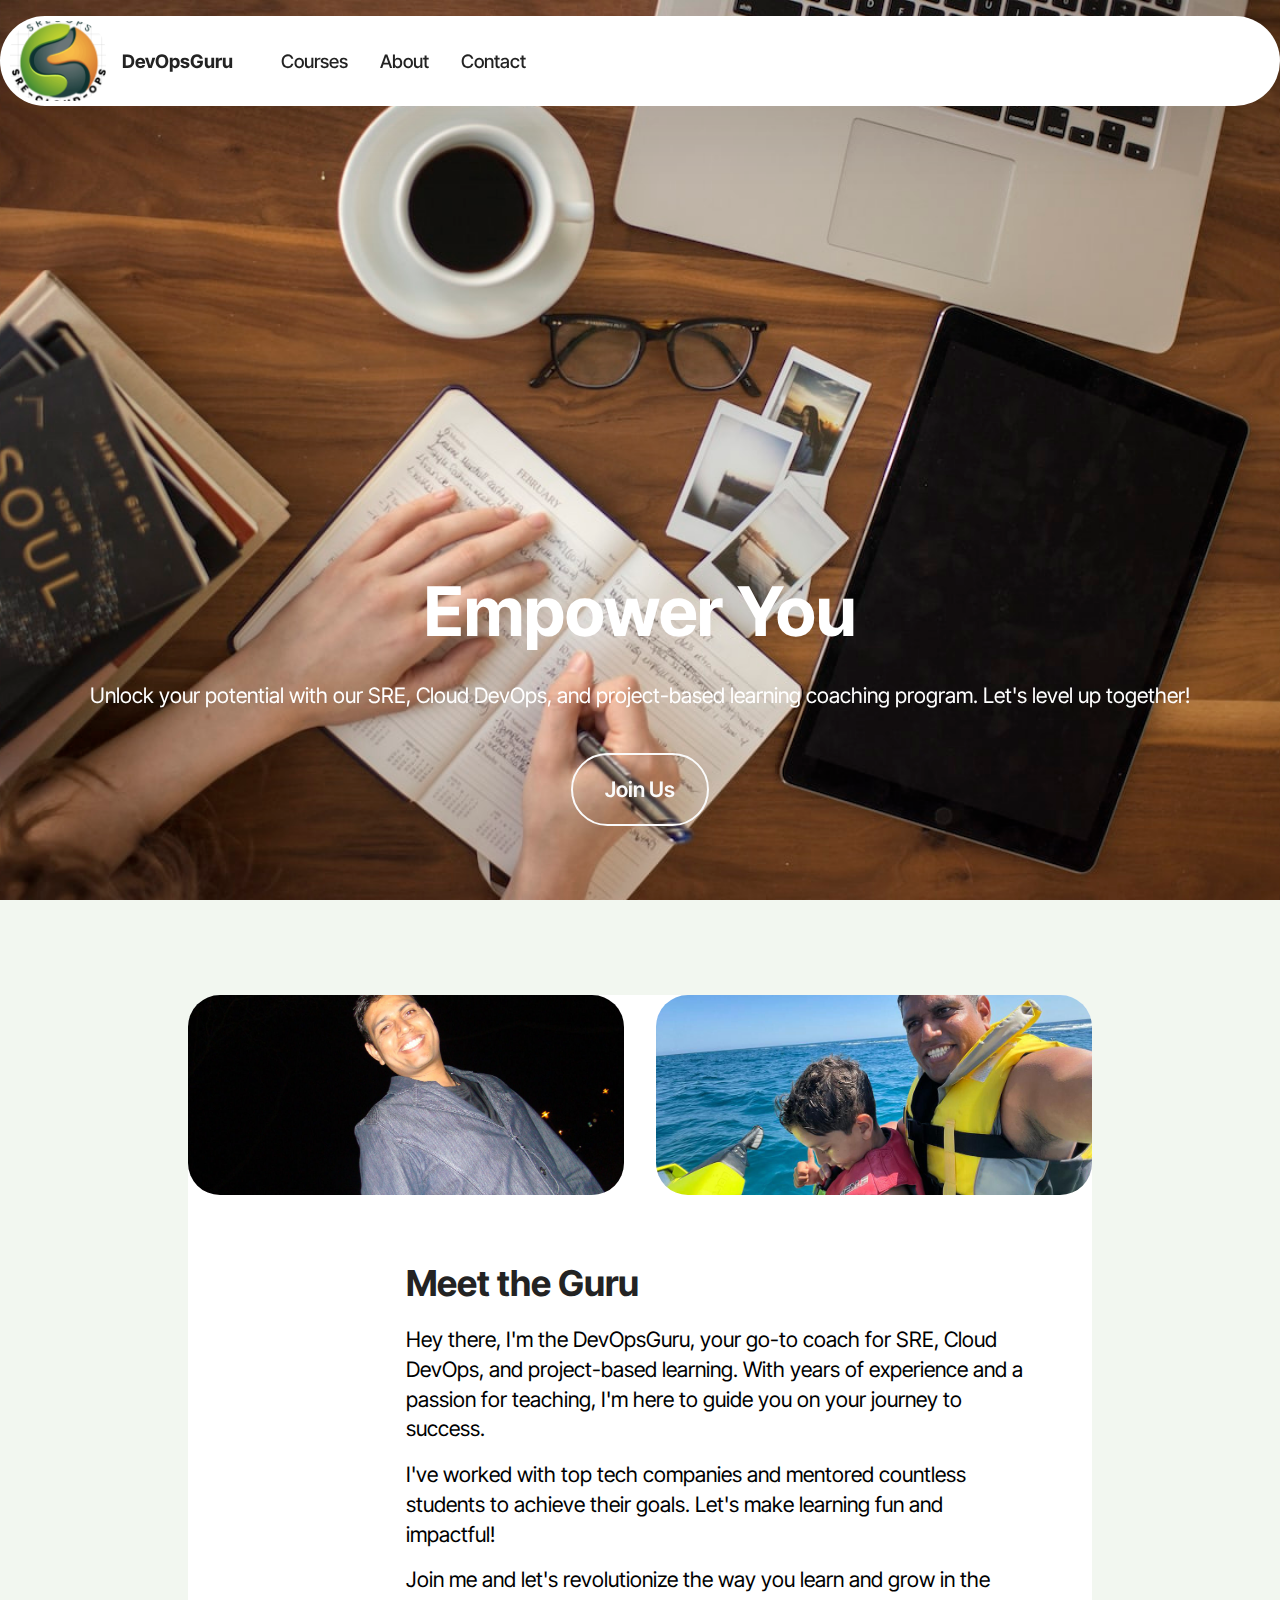
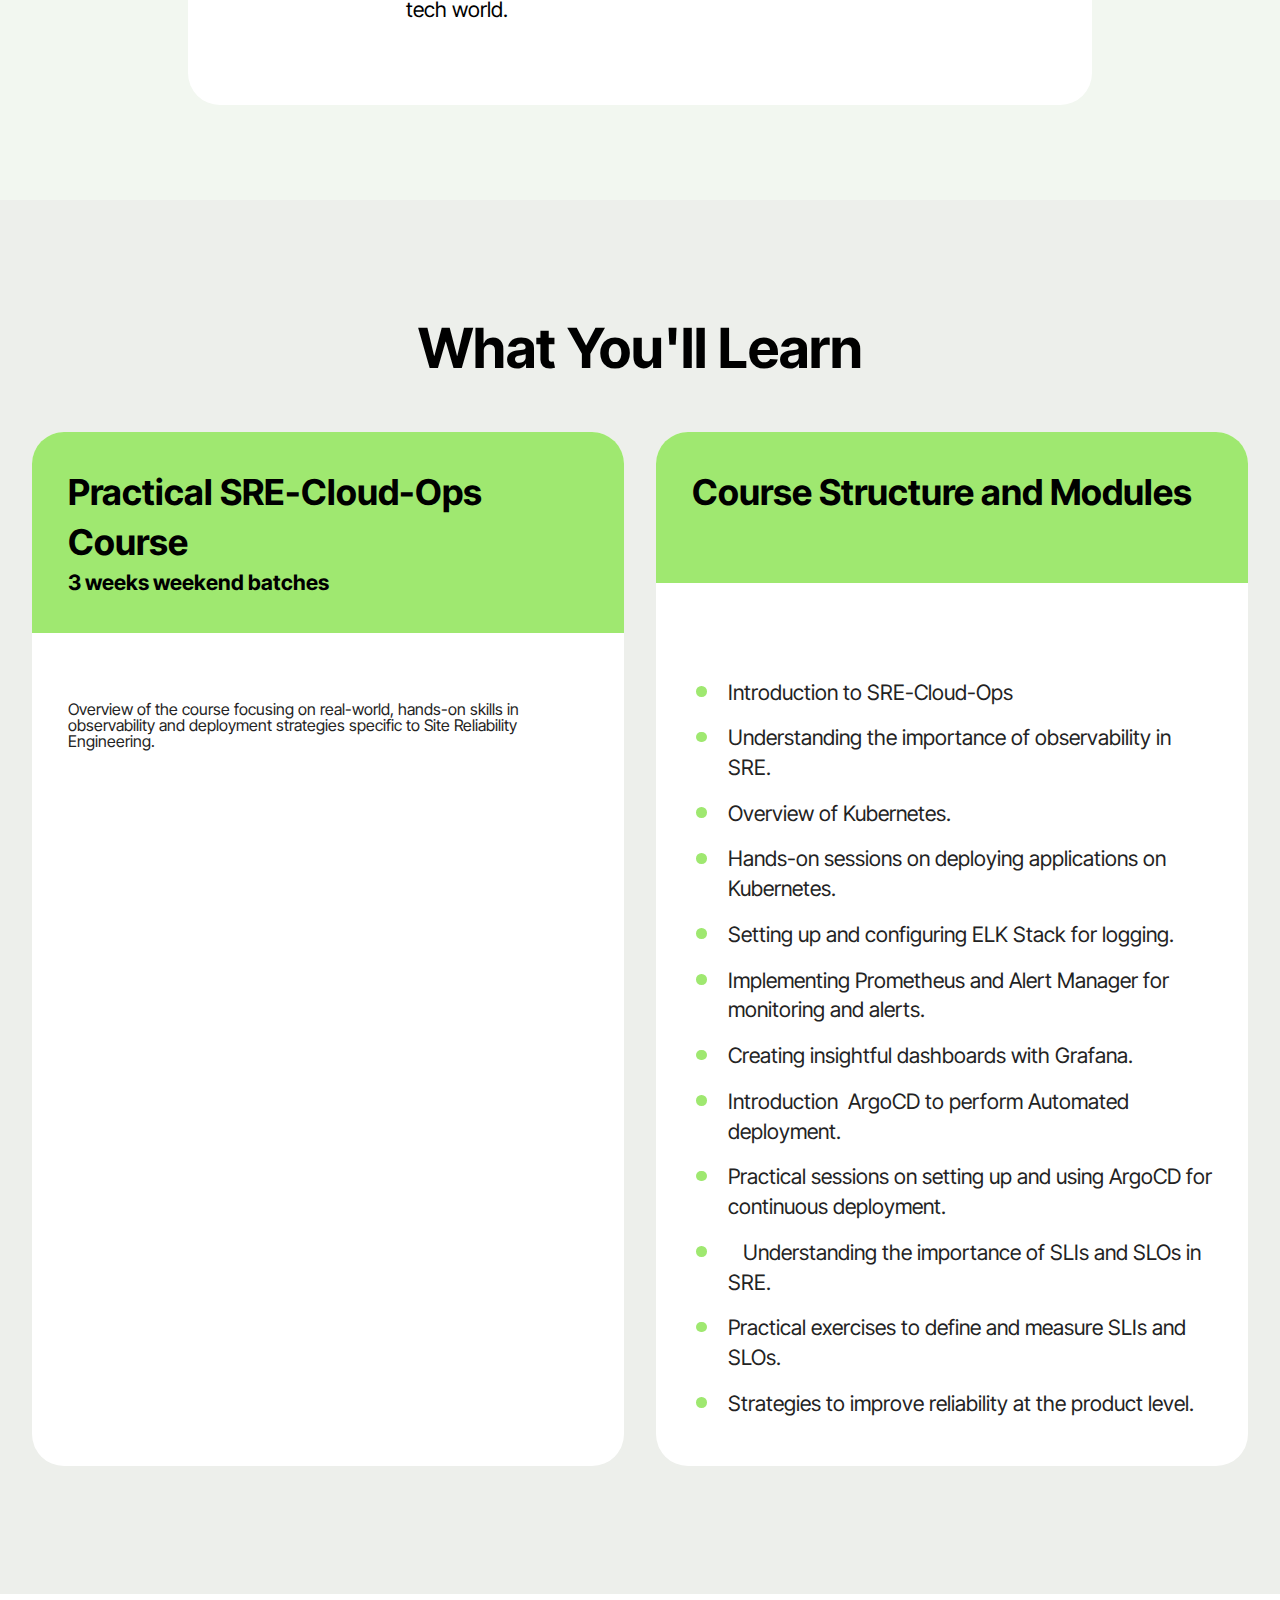
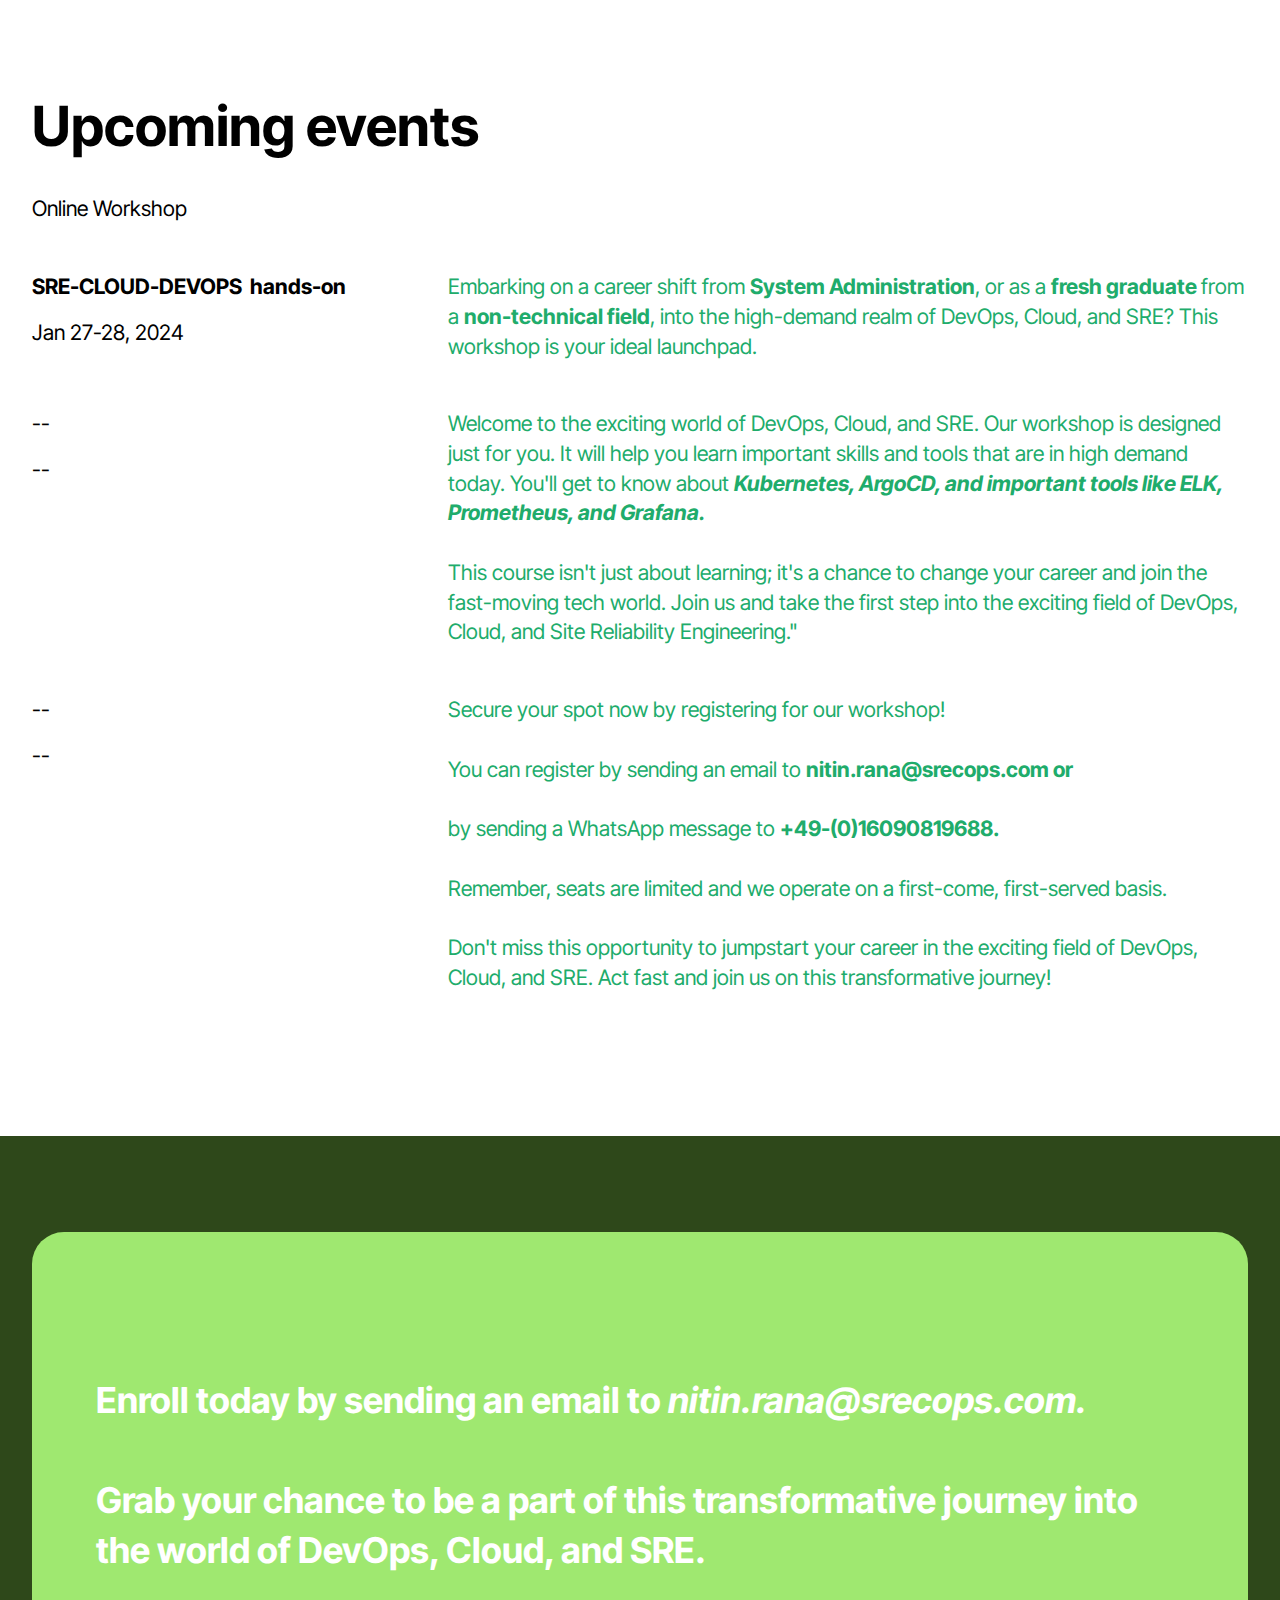
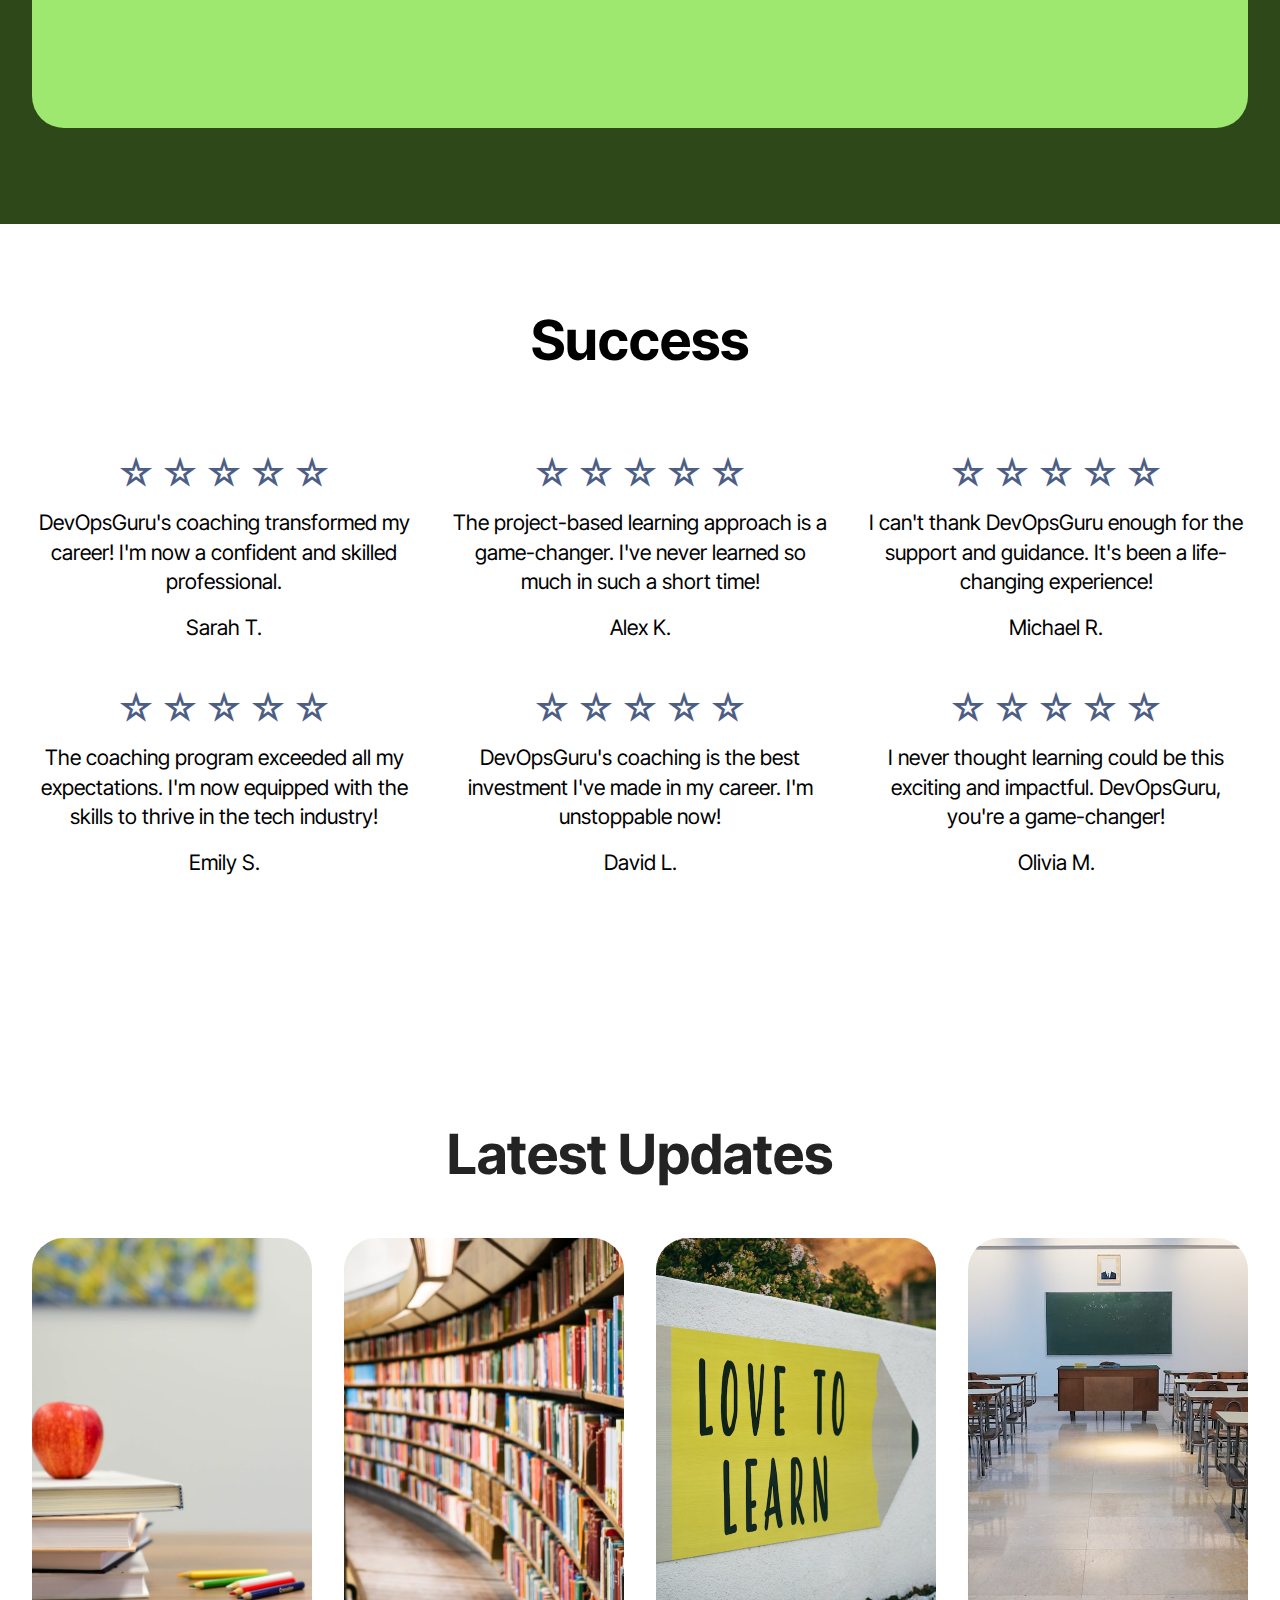
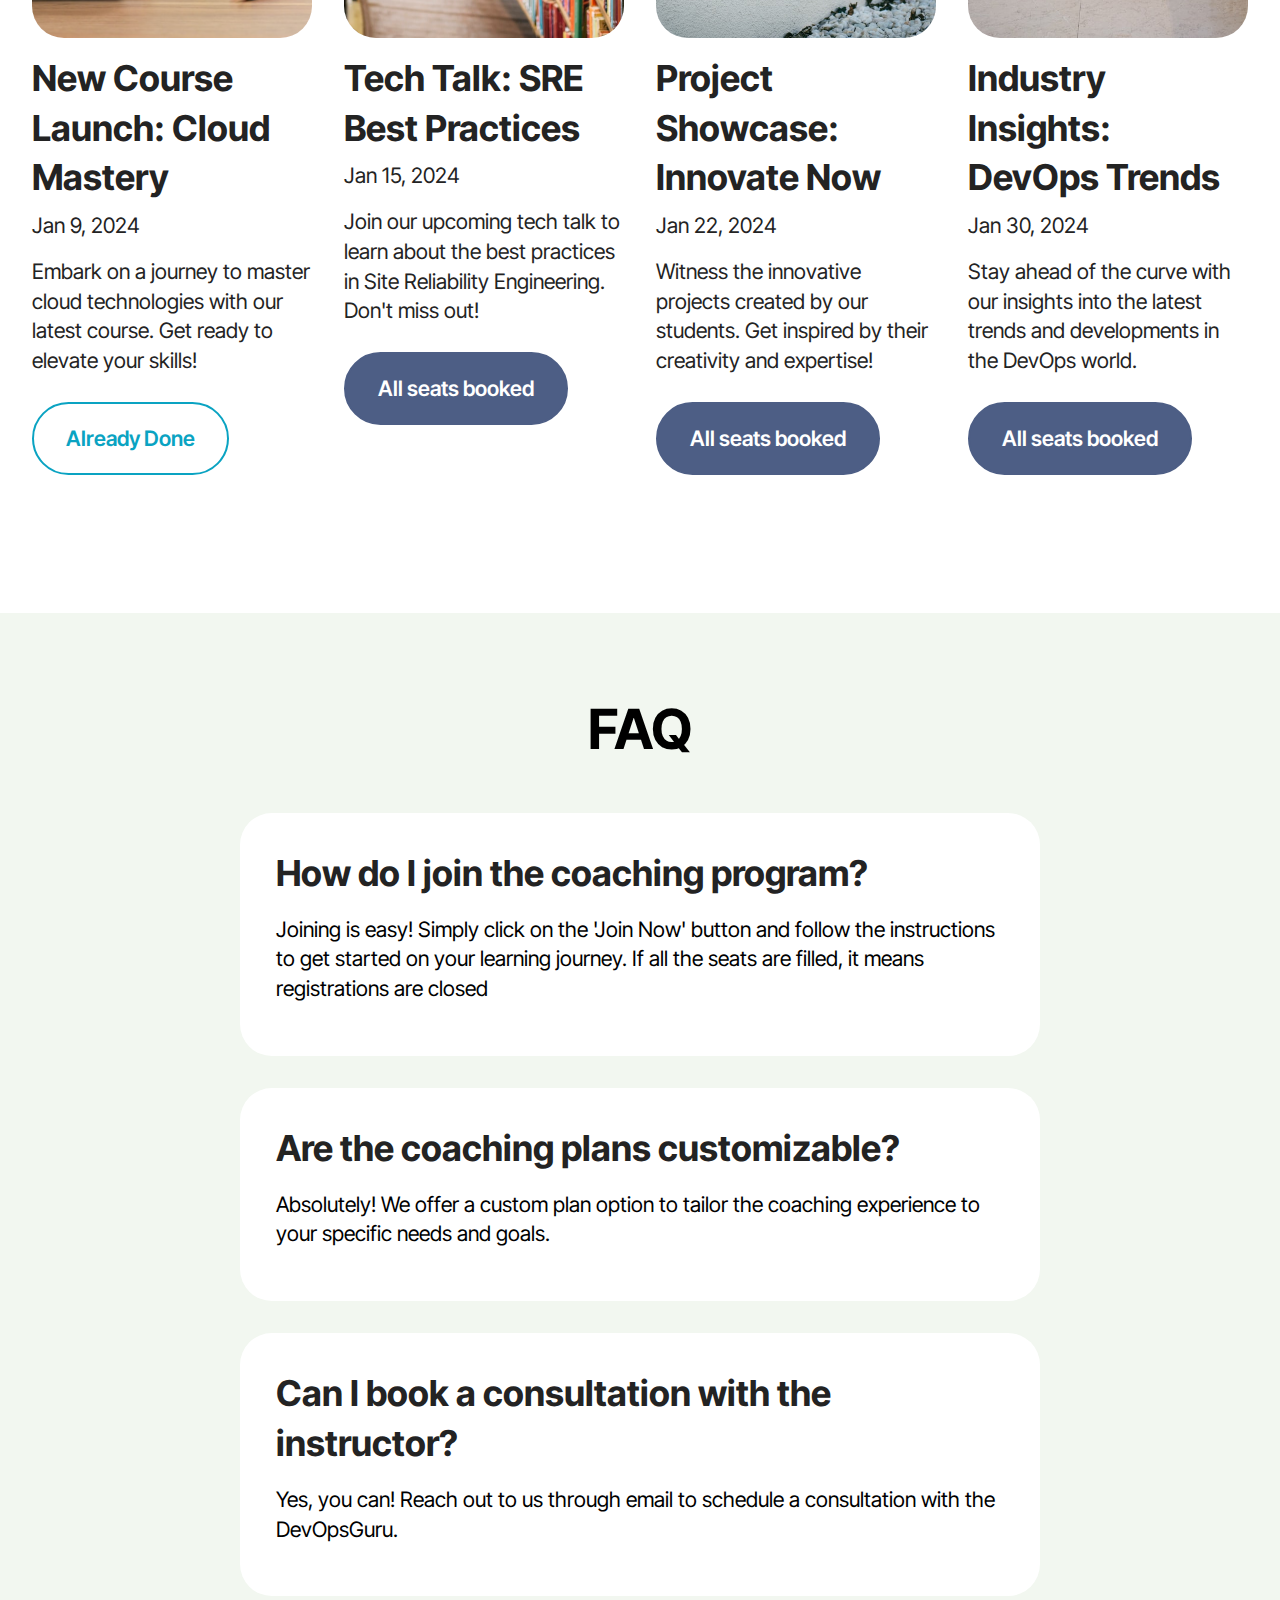
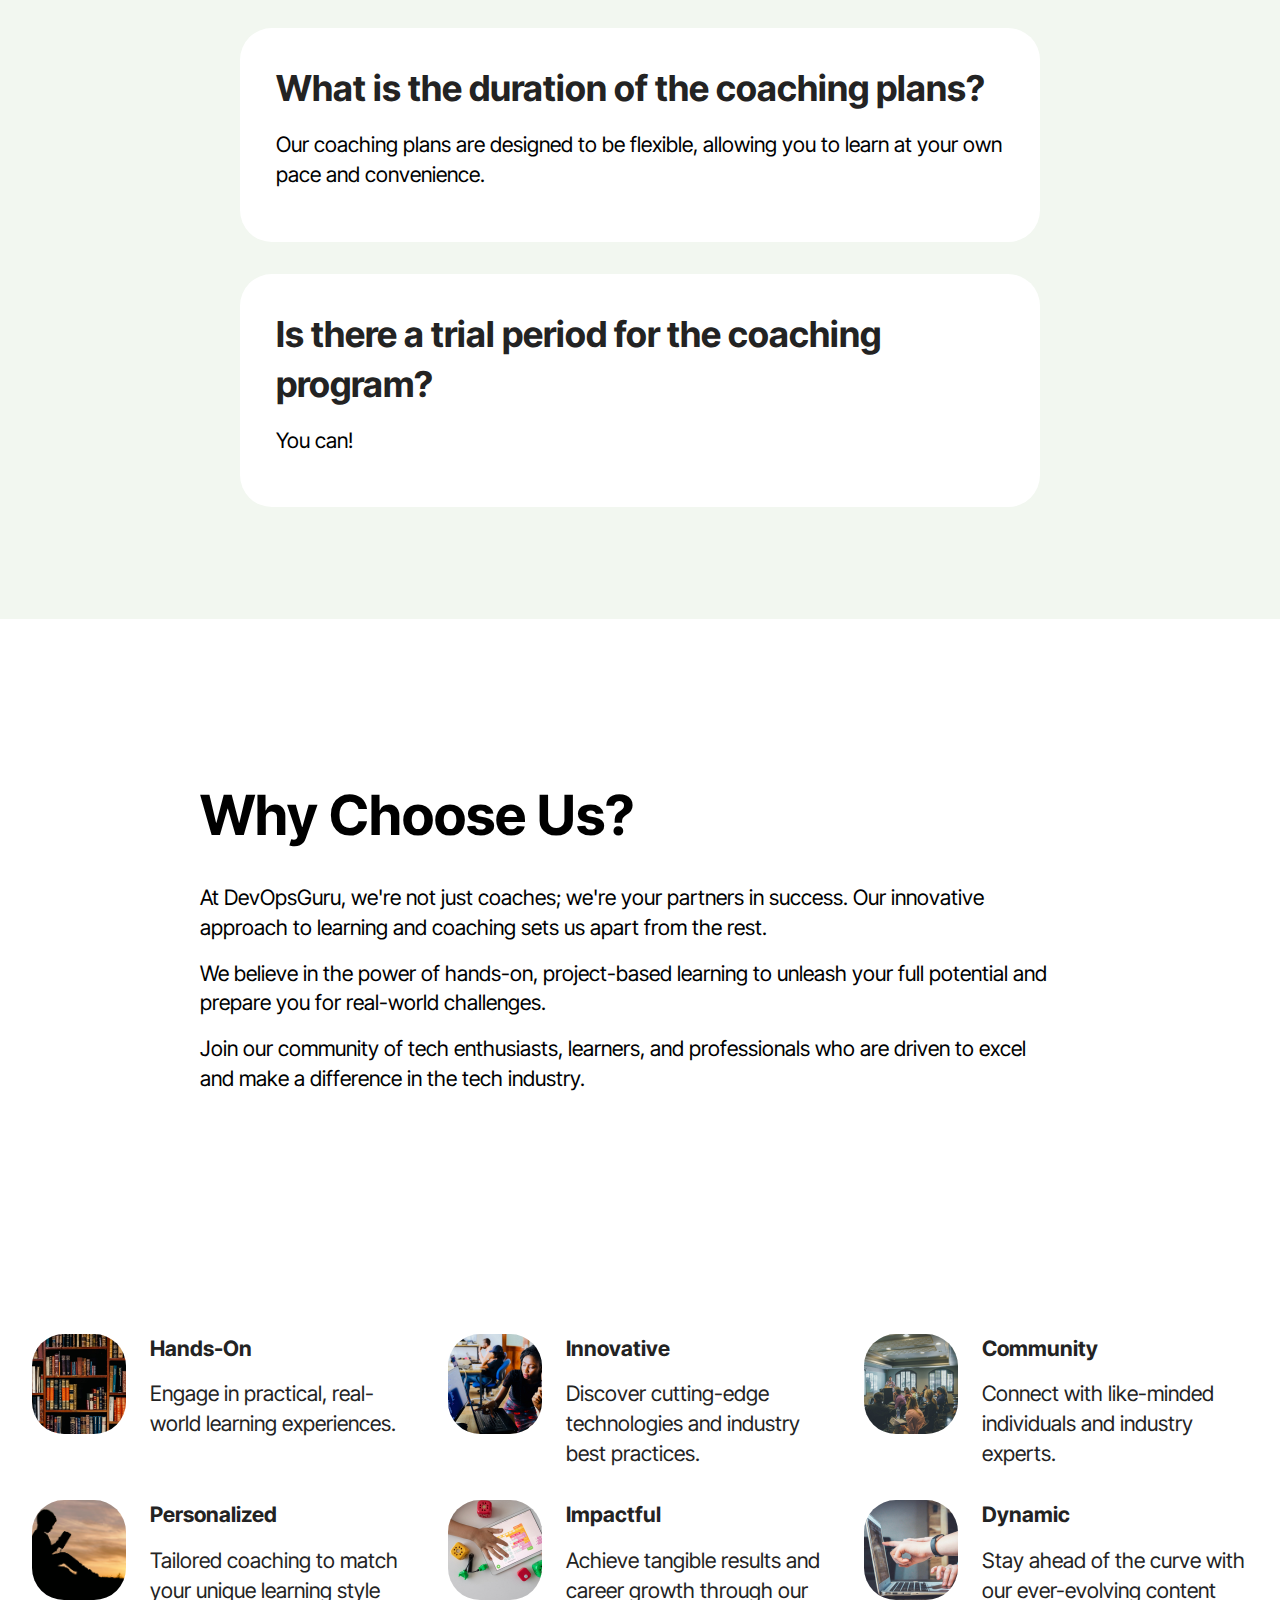
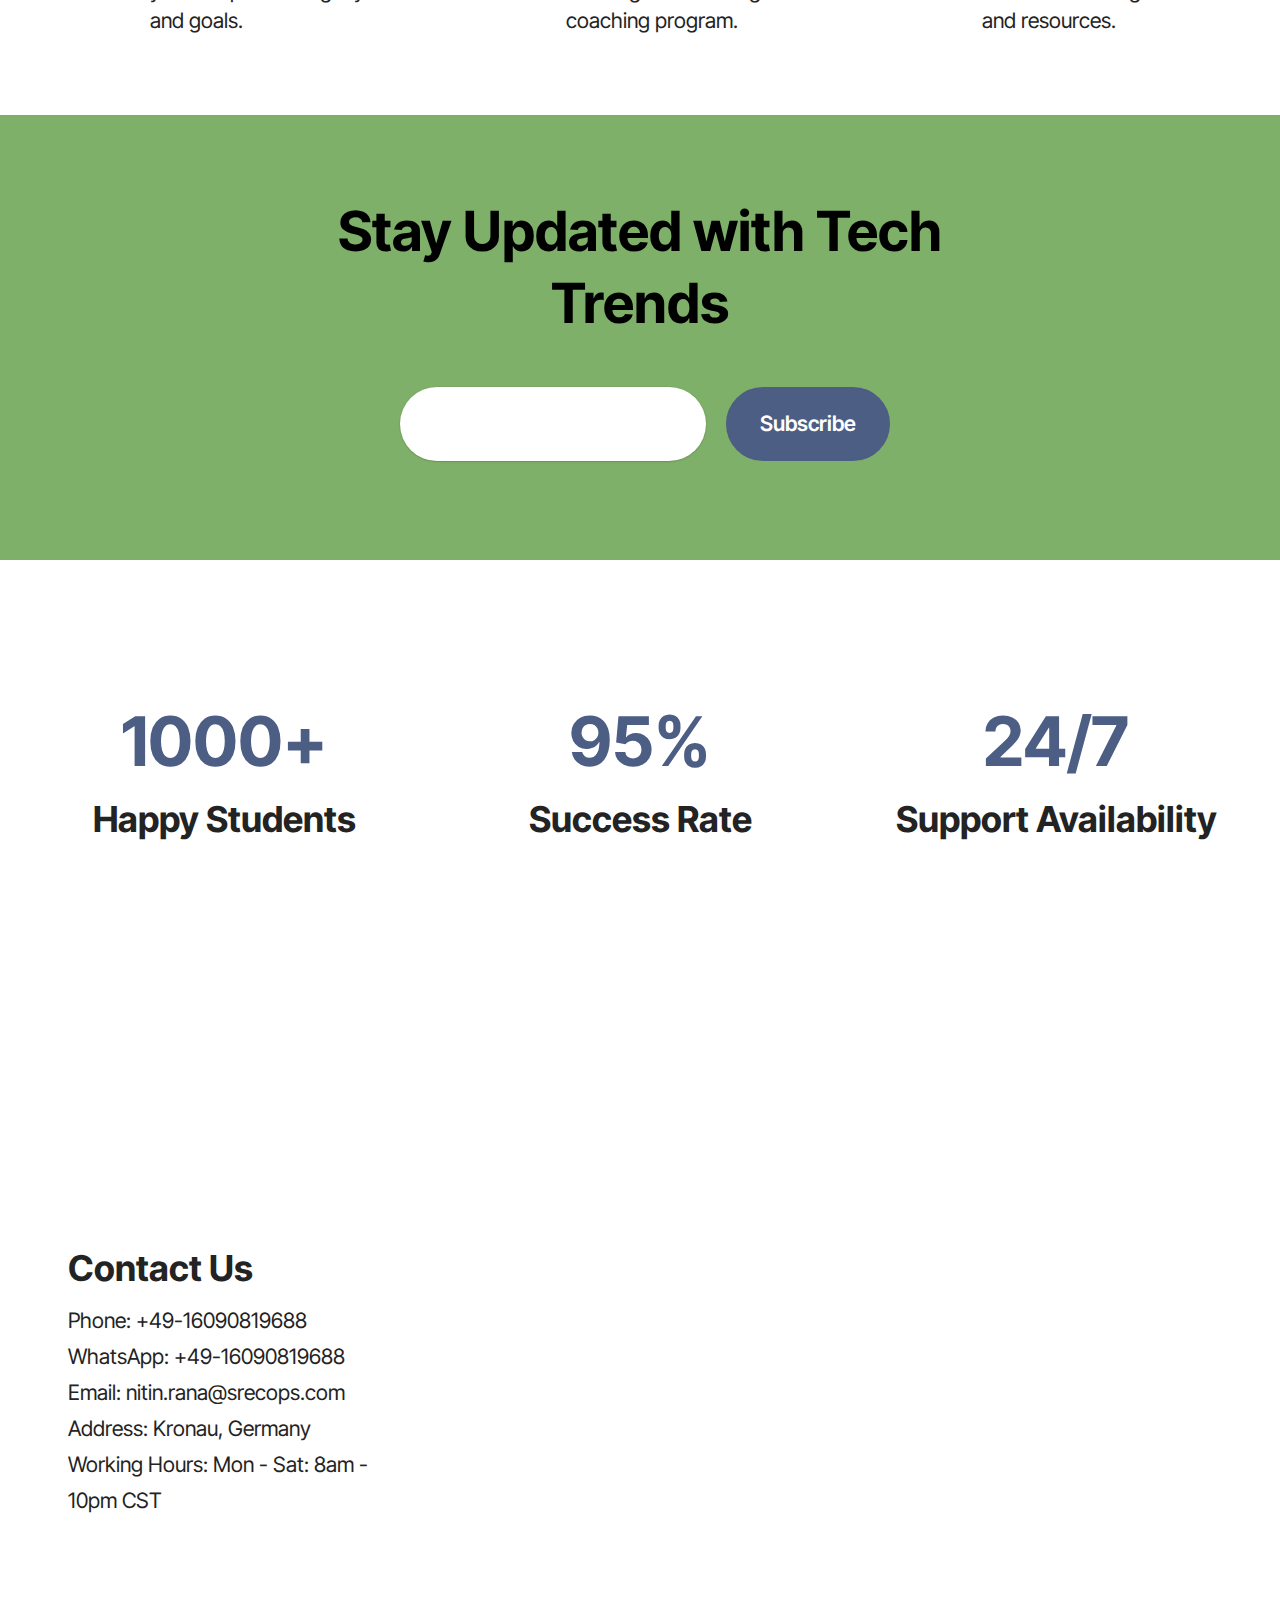
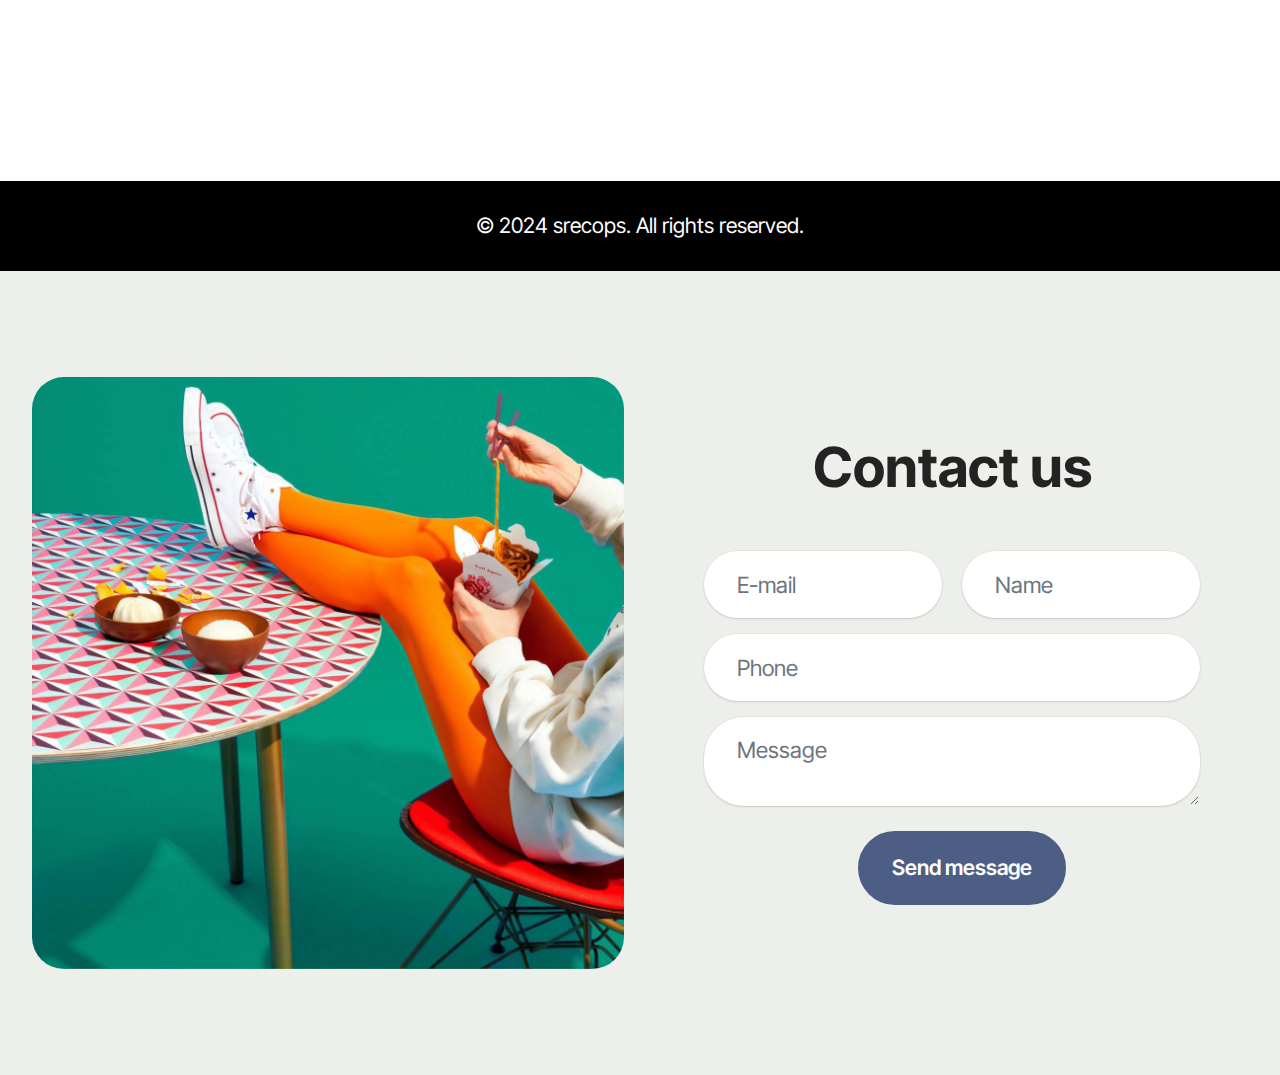
==== commit 02558688: "added srecops" ====
--- a/website/prodweb/srecops/index.html
+++ b/website/prodweb/srecops/index.html
@@ -6,7 +6,7 @@
   <meta http-equiv="X-UA-Compatible" content="IE=edge">
   
   <meta name="viewport" content="width=device-width, initial-scale=1, minimum-scale=1">
-  <link rel="shortcut icon" href="assets/images/photo-1571260899304-425eee4c7efc.jpeg" type="image/x-icon">
+  <link rel="shortcut icon" href="assets/images/logo-1-206x207.png" type="image/x-icon">
   <meta name="description" content="Empower your learning journey with expert SRE, Cloud DevOps, and project-based coaching.">
   
   
@@ -17,7 +17,6 @@
   <link rel="stylesheet" href="assets/bootstrap/css/bootstrap-reboot.min.css">
   <link rel="stylesheet" href="assets/parallax/jarallax.css">
   <link rel="stylesheet" href="assets/dropdown/css/style.css">
-  <link rel="stylesheet" href="assets/socicon/css/styles.css">
   <link rel="stylesheet" href="assets/theme/css/style.css">
   <link rel="preload" href="https://fonts.googleapis.com/css2?family=Inter+Tight:wght@400;700&display=swap&display=swap" as="style" onload="this.onload=null;this.rel='stylesheet'">
   <noscript><link rel="stylesheet" href="https://fonts.googleapis.com/css2?family=Inter+Tight:wght@400;700&display=swap&display=swap"></noscript>
@@ -37,7 +36,7 @@
 			<div class="navbar-brand">
 				<span class="navbar-logo">
 					<a href="#">
-						<img src="assets/images/photo-1571260899304-425eee4c7efc.jpeg" alt="" style="height: 4.3rem;">
+						<img src="assets/images/logo-1-206x207.png" alt="" style="height: 5rem;">
 					</a>
 				</span>
 				<span class="navbar-caption-wrap"><a class="navbar-caption text-black display-4" href="#">DevOpsGuru</a></span>
@@ -51,21 +50,17 @@
 				</div>
 			</button>
 			<div class="collapse navbar-collapse" id="navbarSupportedContent">
-				<ul class="navbar-nav nav-dropdown" data-app-modern-menu="true">
-					<li class="nav-item">
-						<a class="nav-link link text-black display-4" href="#">Courses</a>
+				<ul class="navbar-nav nav-dropdown nav-right" data-app-modern-menu="true"><li class="nav-item">
+						<a class="nav-link link text-black text-primary display-4" href="index.html#pricing03-2">Courses</a>
 					</li>
 					<li class="nav-item">
-						<a class="nav-link link text-black display-4" href="#" aria-expanded="false">About</a>
+						<a class="nav-link link text-black text-primary display-4" href="index.html#article01-9" aria-expanded="false">About</a>
 					</li>
 					<li class="nav-item">
-						<a class="nav-link link text-black display-4" href="#">Contact</a>
-					</li>
-				</ul>
+						<a class="nav-link link text-black text-primary display-4" href="index.html#contacts-3-u0TIblMG52">Contact</a>
+					</li></ul>
 				
-				<div class="navbar-buttons mbr-section-btn">
-					<a class="btn btn-primary display-4" href="#">Explore Now</a>
-				</div>
+				
 			</div>
 		</div>
 	</nav>
@@ -82,15 +77,155 @@
         </h1>
         
         <p class="mbr-fonts-style mbr-text mbr-white mb-4 display-7">Unlock your potential with our SRE, Cloud DevOps, and project-based learning coaching program. Let's level up together!</p>
-        <div class="mbr-section-btn">
-          <a class="btn btn-white-outline display-7" href="#">Join Us</a>
-        </div>
+        <div class="mbr-section-btn"><a class="btn btn-white-outline display-7" href="index.html#form03-0">Join Us</a></div>
       </div>
     </div>
   </div>
 </section>
 
-<section data-bs-version="5.1" class="article01 cid-u0TIblHkzt" id="about-me-1-u0TIblHkzt">
+<section data-bs-version="5.1" class="article01 cid-u16eREgVsH mbr-fullscreen" id="article01-9">
+	
+
+	
+	
+	<div class="container-fluid">
+		<div class="row justify-content-center">
+			<div class="card col-md-12 col-lg-9">
+				<div class="card-wrapper">
+					<div class="row">
+						<div class="image-wrapper col-12 col-sm-6 justify-content-center">
+							<img src="assets/images/single2-1256x942.jpg" alt="">
+						</div>
+						<div class="image-wrapper col-12 col-sm-6 justify-content-center">
+							<img src="assets/images/img-0062photo-1024x768.jpg" alt="">
+						</div>
+					</div>
+
+					<div class="card-box align-left mb-3 card-content-text">
+						<h4 class="card-title mbr-fonts-style mbr-white mb-0 display-5">
+							<strong>Meet the Guru</strong>
+						</h4>
+						<p class="mbr-text mbr-fonts-style mt-3 mb-0 display-7">Hey there, I'm the DevOpsGuru, your go-to coach for SRE, Cloud DevOps, and project-based learning. With years of experience and a passion for teaching, I'm here to guide you on your journey to success.</p>
+
+						<p class="mbr-text mbr-fonts-style mt-3 mb-0 display-7">I've worked with top tech companies and mentored countless students to achieve their goals. Let's make learning fun and impactful!</p>
+
+						<p class="mbr-text mbr-fonts-style mt-3 mb-0 display-7">Join me and let's revolutionize the way you learn and grow in the tech world.</p>
+
+						
+					</div>
+				</div>
+			</div>
+		</div>
+	</div>
+</section>
+
+<section data-bs-version="5.1" class="pricing03 cid-u15U9e8Ml0" id="pricing03-2">
+  
+
+  
+  <div class="container">
+    <div class="row justify-content-center">
+      <div class="col-12 content-head">
+        <div class="mbr-section-head mb-5">
+          <h4 class="mbr-section-title mbr-fonts-style align-center mb-0 display-2">
+            <strong>What You'll Learn</strong></h4>
+          
+        </div>
+      </div>
+    </div>
+    <div class="row">
+      <div class="item features-without-image col-12 col-md-6 col-lg-6 item-mb active">
+        <div class="item-wrapper">
+          <div class="item-head">
+            <h5 class="item-title mbr-fonts-style mb-0 display-5"><strong>Practical SRE-Cloud-Ops Course</strong></h5>
+            <h6 class="item-subtitle mbr-fonts-style mb-0 display-7"><strong>3 weeks weekend batches</strong></h6>
+          </div>
+          <div class="item-content">
+            <p class="mbr-text mbr-fonts-style display-5"></p><p><br>Overview of the course focusing on real-world, hands-on skills in observability and deployment strategies specific to Site Reliability Engineering.<br><br><br><br></p><p></p>
+            <div class="mb-4">
+            </div>
+            <div class="counter-container mbr-text mbr-fonts-style display-5">
+              <div><br></div>
+            </div>
+          </div>
+          
+        </div>
+      </div>
+      <div class="item features-without-image col-12 col-md-6 col-lg-6 item-mb">
+        <div class="item-wrapper">
+          <div class="item-head">
+            <h5 class="item-title mbr-fonts-style mb-0 display-5"><strong>Course Structure and Modules</strong></h5>
+            <h6 class="item-subtitle mbr-fonts-style mt-0 mb-0 display-7"><br></h6>
+          </div>
+          <div class="item-content">
+            <p class="mbr-text mbr-fonts-style display-4"><br>
+            </p>
+            <div class="mb-4">
+            </div>
+            <div class="counter-container mbr-text mbr-fonts-style display-7">
+              <ul>
+                <li>Introduction to SRE-Cloud-Ops</li><li>Understanding the importance of observability in SRE.</li><li>Overview of Kubernetes.</li><li>Hands-on sessions on deploying applications on Kubernetes.</li><li>Setting up and configuring ELK Stack for logging.</li><li>Implementing Prometheus and Alert Manager for monitoring and alerts.</li><li>Creating insightful dashboards with Grafana.</li><li>Introduction&nbsp; ArgoCD to perform Automated deployment.</li><li>Practical sessions on setting up and using ArgoCD for continuous deployment.</li><li>&nbsp; &nbsp;Understanding the importance of SLIs and SLOs in SRE.<br></li><li>Practical exercises to define and measure SLIs and SLOs.</li><li>Strategies to improve reliability at the product level.</li>
+              </ul>
+            </div>
+          </div>
+          
+        </div>
+      </div>
+      
+    </div>
+  </div>
+</section>
+
+<section data-bs-version="5.1" class="news01 cid-u161qWl7UT" id="news01-6">
+  
+  <div class="container">
+    <div class="row justify-content-center">
+      <div class="col-12 mb-5 content-head">
+        <h3 class="mbr-section-title mbr-fonts-style align-center mb-0 display-2">
+          <strong>Upcoming events</strong>
+        </h3>
+        <h5 class="mbr-section-subtitle mbr-fonts-style align-center mb-0 mt-4 display-7">
+          Online Workshop</h5>
+      </div>
+    </div>
+    <div class="row justify-content-left item features-without-image mb-4 active">
+      <div class="col-12 col-lg-4">
+        <h5 class="mbr-card-title mbr-fonts-style mt-0 mb-3 display-7"><strong>SRE-CLOUD-DEVOPS&nbsp; hands-on&nbsp;</strong></h5>
+        <h6 class="mbr-card-subtitle mbr-fonts-style mt-0 mb-3 display-7">Jan 27-28, 2024</h6>
+      </div>
+      <div class="col-12 col-lg-8 item-wrapper">
+       <p class="mbr-text mbr-fonts-style mt-0 display-7">Embarking on a career shift from <strong>System Administration</strong>, or as a <strong>fresh graduate </strong>from a <strong>non-technical field</strong>, into the high-demand realm of DevOps, Cloud, and SRE? This workshop is your ideal launchpad.</p>
+        
+      </div>
+
+    </div>
+    <div class="row justify-content-left item features-without-image mb-4">
+      <div class="col-12 col-lg-4">
+        <h5 class="mbr-card-title mbr-fonts-style mt-0 mb-3 display-7">--</h5>
+        <h6 class="mbr-card-subtitle mbr-fonts-style mt-0 mb-3 display-7">--</h6>
+      </div>
+      <div class="col-12 col-lg-8 item-wrapper">
+        <p class="mbr-text mbr-fonts-style mt-0 display-7">
+          Welcome to the exciting world of DevOps, Cloud, and SRE. Our workshop is designed just for you. It will help you learn important skills and tools that are in high demand today. You'll get to know about <em><strong>Kubernetes, ArgoCD, and important tools like ELK, Prometheus, and Grafana.</strong></em><br><br> This course isn't just about learning; it's a chance to change your career and join the fast-moving tech world. Join us and take the first step into the exciting field of DevOps, Cloud, and Site Reliability Engineering."
+        </p>
+        
+      </div>
+
+    </div>
+    <div class="row justify-content-left item features-without-image mb-4">
+      <div class="col-12 col-lg-4">
+        <h5 class="mbr-card-title mbr-fonts-style mt-0 mb-3 display-7">--</h5>
+        <h6 class="mbr-card-subtitle mbr-fonts-style mt-0 mb-3 display-7">--</h6>
+      </div>
+      <div class="col-12 col-lg-8 item-wrapper">
+        <p class="mbr-text mbr-fonts-style mt-0 display-7">Secure your spot now by registering for our workshop!<br> <br>You can register by sending an email to <strong>nitin.rana@srecops.com or <br></strong><br>by sending a WhatsApp message to <strong>+49-(0)16090819688. </strong><br><br>Remember, seats are limited and we operate on a first-come, first-served basis.<br><br> Don't miss this opportunity to jumpstart your career in the exciting field of DevOps, Cloud, and SRE. Act fast and join us on this transformative journey!</p>
+        
+      </div>
+    </div>
+  </div>
+</section>
+
+<section data-bs-version="5.1" class="start article6 cid-u168zZAwVG" id="article06-7">
 	
 
 	
@@ -99,213 +234,15 @@
 		<div class="row justify-content-center">
 			<div class="card col-md-12 col-lg-12">
 				<div class="card-wrapper">
-					<div class="row">
-						<div class="image-wrapper col-12 col-sm-6 justify-content-center">
-							<img src="assets/images/photo-1599008633840-052c7f756385.jpeg" alt="">
-						</div>
-						<div class="image-wrapper col-12 col-sm-6 justify-content-center">
-							<img src="assets/images/photo-1501504905252-473c47e087f8.jpeg" alt="">
-						</div>
-					</div>
-
-					<div class="card-box align-left mb-3 card-content-text">
-						<h4 class="card-title mbr-fonts-style mbr-white mb-0 display-5">
-							<strong>Meet the Guru</strong>
-						</h4>
-						<p class="mbr-text mbr-fonts-style mt-3 mb-0 display-7">Hey there, I'm the DevOpsGuru, your go-to coach for SRE, Cloud DevOps, and project-based learning. With years of experience and a passion for teaching, I'm here to guide you on your journey to success.</p>
-
-						<p class="mbr-text mbr-fonts-style mt-3 mb-0 display-7">I've worked with top tech companies and mentored countless students to achieve their goals. Let's make learning fun and impactful!</p>
-
-						<p class="mbr-text mbr-fonts-style mt-3 mb-0 display-7">Join me and let's revolutionize the way you learn and grow in the tech world.</p>
-
+					<div class="card-box align-left">
+						<h4 class="card-title mbr-fonts-style display-5"><strong>Enroll today by sending an email to <em>nitin.rana@srecops.com. </em></strong><br><br><strong>Grab your chance to be a part of this transformative journey into the world of DevOps, Cloud, and SRE.</strong></h4>
+						
 						
 					</div>
 				</div>
 			</div>
 		</div>
 	</div>
-</section>
-
-<section data-bs-version="5.1" class="pricing1 cid-u0TIblIZyX" id="pricing-cards-1-u0TIblIZyX">
-    
-    
-    <div class="container-fluid">
-        <div class="row justify-content-center">
-            <div class="col-12 content-head">
-                <div class="mbr-section-head mb-5">
-                    <h4 class="mbr-section-title mbr-fonts-style align-center mb-0 display-2">
-                        <strong>Coaching Plans</strong>
-                    </h4>
-                    
-                </div>
-            </div>
-        </div>
-        <div class="row">
-            <div class="item features-without-image col-12 col-md-6 col-lg-3 item-mb active">
-                <div class="item-wrapper">
-                    <div class="item-head">
-                        <h5 class="item-title mbr-fonts-style mb-0 display-5">
-                            <strong>Starter</strong>
-                        </h5>
-                        <h6 class="item-subtitle mbr-fonts-style mt-0 mb-0 display-7">
-                            <strong>$99</strong>/one-time payment
-                        </h6>
-                    </div>
-                    <div class="item-content">
-                        <p class="mbr-text mbr-fonts-style display-7">Get started with the essentials. Perfect for beginners looking to dive into the world of SRE and Cloud DevOps.</p>
-                    </div>
-                    <div class="mbr-section-btn item-footer">
-                        <a href="" class="btn item-btn btn-primary display-7">Get Started</a>
-                    </div>
-                </div>
-            </div>
-            <div class="item features-without-image col-12 col-md-6 col-lg-3 item-mb">
-                <div class="item-wrapper">
-                    <div class="item-head">
-                        <h5 class="item-title mbr-fonts-style mb-0 display-5">
-                            <strong>Pro</strong>
-                        </h5>
-                        <h6 class="item-subtitle mbr-fonts-style mt-0 mb-0 display-7">
-                            <strong>$199</strong>/one-time payment
-                        </h6>
-                    </div>
-                    <div class="item-content">
-                        <p class="mbr-text mbr-fonts-style display-7">Take your skills to the next level with advanced coaching and project-based learning. Ideal for tech enthusiasts and aspiring professionals.</p>
-                    </div>
-                    <div class="mbr-section-btn item-footer">
-                        <a href="" class="btn item-btn btn-primary display-7">Get Started</a>
-                    </div>
-                </div>
-            </div>
-
-            <div class="item features-without-image col-12 col-md-6 col-lg-3 item-mb">
-                <div class="item-wrapper">
-                    <div class="item-head">
-                        <h5 class="item-title mbr-fonts-style mb-0 display-5">
-                            <strong>Premium</strong>
-                        </h5>
-                        <h6 class="item-subtitle mbr-fonts-style mt-0 mb-0 display-7">
-                            <strong>$299</strong>/one-time payment
-                        </h6>
-                    </div>
-                    <div class="item-content">
-                        <p class="mbr-text mbr-fonts-style display-7">Unlock exclusive access to personalized coaching, industry insights, and hands-on projects. Elevate your career to new heights.</p>
-                    </div>
-                    <div class="mbr-section-btn item-footer">
-                        <a href="" class="btn item-btn btn-primary display-7">Get Started</a>
-                    </div>
-                </div>
-            </div>
-
-            <div class="item features-without-image col-12 col-md-6 col-lg-3 item-mb">
-                <div class="item-wrapper">
-                    <div class="item-head">
-                        <h5 class="item-title mbr-fonts-style mb-0 display-5">
-                            <strong>Custom</strong>
-                        </h5>
-                        <h6 class="item-subtitle mbr-fonts-style mt-0 mb-0 display-7">
-                            <strong>Customized</strong>/one-time payment
-                        </h6>
-                    </div>
-                    <div class="item-content">
-                        <p class="mbr-text mbr-fonts-style display-7">Tailored coaching and learning experiences designed just for you. Let's create a plan that fits your unique goals and aspirations.</p>
-                    </div>
-                    <div class="mbr-section-btn item-footer">
-                        <a href="" class="btn item-btn btn-primary display-7">Get Started</a>
-                    </div>
-                </div>
-            </div>
-        </div>
-    </div>
-</section>
-
-<section data-bs-version="5.1" class="header09 startm5 cid-u0TIblICUA" id="call-to-action-2-u0TIblICUA">
-    
-    
-    
-    <div class="container-fluid">
-        <div class="row">
-            <div class="content-wrap col-12 col-md-6">
-                <h1 class="mbr-section-title mbr-fonts-style mbr-white mb-4 display-2">
-                    <strong>Level Up Your Skills</strong>
-                </h1>
-                
-                <p class="mbr-fonts-style mbr-text mbr-white mb-4 display-7">Ready to take the leap? Join our coaching program and become a tech rockstar!</p>
-                <div class="mbr-section-btn">
-                    <a class="btn btn-primary display-7" href="#">Join Now</a>
-                </div>
-            </div>
-        </div>
-    </div>
-</section>
-
-<section data-bs-version="5.1" class="gallery1 mbr-gallery cid-u0TIblIASP" id="gallery-10-u0TIblIASP">
-    
-    
-
-    <div class="container-fluid">
-        <div class="row justify-content-center">
-            <div class="col-12 content-head">
-                <div class="mb-5">
-                    <h3 class="mbr-section-title mbr-fonts-style align-center m-0 display-2">
-                        <strong>Student Showcase</strong>
-                    </h3>
-                    
-                </div>
-            </div>
-        </div>
-        
-        <div class="row mbr-gallery">
-            <div class="col-12 col-md-6 col-lg-3 item gallery-image">
-                <div class="item-wrapper mb-3" data-bs-toggle="modal">
-                    <img class="w-100" src="assets/images/photo-1501349800519-48093d60bde0.jpeg" alt="" data-slide-to="0" data-bs-slide-to="0">
-                </div>
-                
-            </div>
-            <div class="col-12 col-md-6 col-lg-3 item gallery-image">
-                <div class="item-wrapper mb-3" data-bs-toggle="modal">
-                    <img class="w-100" src="assets/images/photo-1434030216411-0b793f4b4173.jpeg" alt="" data-slide-to="1" data-bs-slide-to="1">
-                </div>
-                
-            </div>
-            <div class="col-12 col-md-6 col-lg-3 item gallery-image">
-                <div class="item-wrapper mb-3" data-bs-toggle="modal">
-                    <img class="w-100" src="assets/images/photo-1556761175-5973dc0f32e7.jpeg" alt="" data-slide-to="2" data-bs-slide-to="2">
-                </div>
-                
-            </div>
-            <div class="col-12 col-md-6 col-lg-3 item gallery-image">
-                <div class="item-wrapper mb-3" data-bs-toggle="modal">
-                    <img class="w-100" src="assets/images/photo-1497864149936-d3163f0c0f4b.jpeg" alt="" data-slide-to="3" data-bs-slide-to="3">
-                </div>
-                
-            </div>
-            <div class="col-12 col-md-6 col-lg-3 item gallery-image">
-                <div class="item-wrapper mb-3" data-bs-toggle="modal">
-                    <img class="w-100" src="assets/images/photo-1454165804606-c3d57bc86b40.jpeg" alt="" data-slide-to="4" data-bs-slide-to="4">
-                </div>
-                
-            </div>
-            <div class="col-12 col-md-6 col-lg-3 item gallery-image">
-                <div class="item-wrapper mb-3" data-bs-toggle="modal">
-                    <img class="w-100" src="assets/images/photo-1477281765962-ef34e8bb0967.jpeg" alt="" data-slide-to="5" data-bs-slide-to="5">
-                </div>
-                
-            </div>
-            <div class="col-12 col-md-6 col-lg-3 item gallery-image">
-                <div class="item-wrapper mb-3" data-bs-toggle="modal">
-                    <img class="w-100" src="assets/images/photo-1522661067900-ab829854a57f.jpeg" alt="" data-slide-to="6" data-bs-slide-to="6">
-                </div>
-                
-            </div>
-            <div class="col-12 col-md-6 col-lg-3 item gallery-image">
-                <div class="item-wrapper mb-3" data-bs-toggle="modal">
-                    <img class="w-100" src="assets/images/photo-1523050854058-8df90110c9f1.jpeg" alt="" data-slide-to="7" data-bs-slide-to="7">
-                </div>
-                
-            </div>
-        </div>
-    </div>
 </section>
 
 <section data-bs-version="5.1" class="people02 cid-u0TIblJE20" id="testimonials-2-u0TIblJE20">
@@ -446,9 +383,7 @@
             </h5>
             <p class="mbr-text mbr-fonts-style mb-3 display-7">Jan 9, 2024</p>
             <p class="mbr-text mbr-fonts-style mb-3 display-7">Embark on a journey to master cloud technologies with our latest course. Get ready to elevate your skills!</p>
-            <div class="mbr-section-btn item-footer">
-              <a href="" class="btn item-btn btn-primary display-7">Discover</a>
-            </div>
+            <div class="mbr-section-btn item-footer"><a href="" class="btn item-btn btn-info-outline display-7">Already Done</a></div>
           </div>
         </div>
       </div>
@@ -463,9 +398,7 @@
             </h5>
             <p class="mbr-text mbr-fonts-style mb-3 display-7">Jan 15, 2024</p>
             <p class="mbr-text mbr-fonts-style mb-3 display-7">Join our upcoming tech talk to learn about the best practices in Site Reliability Engineering. Don't miss out!</p>
-            <div class="mbr-section-btn item-footer">
-              <a href="" class="btn item-btn btn-primary display-7">Discover</a>
-            </div>
+            <div class="mbr-section-btn item-footer"><a href="" class="btn item-btn btn-primary display-7">All seats booked</a></div>
           </div>
         </div>
       </div>
@@ -480,9 +413,7 @@
             </h5>
             <p class="mbr-text mbr-fonts-style mb-3 display-7">Jan 22, 2024</p>
             <p class="mbr-text mbr-fonts-style mb-3 display-7">Witness the innovative projects created by our students. Get inspired by their creativity and expertise!</p>
-            <div class="mbr-section-btn item-footer">
-              <a href="" class="btn item-btn btn-primary display-7">Discover</a>
-            </div>
+            <div class="mbr-section-btn item-footer"><a href="" class="btn item-btn btn-primary display-7">All seats booked</a></div>
           </div>
         </div>
       </div>
@@ -497,9 +428,7 @@
             </h5>
             <p class="mbr-text mbr-fonts-style mb-3 display-7">Jan 30, 2024</p>
             <p class="mbr-text mbr-fonts-style mb-3 display-7">Stay ahead of the curve with our insights into the latest trends and developments in the DevOps world.</p>
-            <div class="mbr-section-btn item-footer">
-              <a href="" class="btn item-btn btn-primary display-7">Discover</a>
-            </div>
+            <div class="mbr-section-btn item-footer"><a href="" class="btn item-btn btn-primary display-7">All seats booked</a></div>
           </div>
         </div>
       </div>
@@ -522,7 +451,7 @@
                     <div class="item-wrapper">
                         <h5 class="mbr-card-title mbr-fonts-style mt-0 mb-3 display-5">
                             <strong>How do I join the coaching program?</strong></h5>
-                        <p class="mbr-text mbr-fonts-style mt-0 mb-3 display-7">Joining is easy! Simply click on the 'Join Now' button and follow the instructions to get started on your learning journey.</p>
+                        <p class="mbr-text mbr-fonts-style mt-0 mb-3 display-7">Joining is easy! Simply click on the 'Join Now' button and follow the instructions to get started on your learning journey. If all the seats are filled, it means registrations are closed</p>
                     </div>
                 </div>
                 <div class="item features-without-image col-12">
@@ -536,7 +465,7 @@
                     <div class="item-wrapper">
                         <h5 class="mbr-card-title mbr-fonts-style mt-0 mb-3 display-5">
                             <strong>Can I book a consultation with the instructor?</strong></h5>
-                        <p class="mbr-text mbr-fonts-style mt-0 mb-3 display-7">Yes, you can! Reach out to us through the contact form to schedule a consultation with the DevOpsGuru.</p>
+                        <p class="mbr-text mbr-fonts-style mt-0 mb-3 display-7">Yes, you can! Reach out to us through email to schedule a consultation with the DevOpsGuru.</p>
                     </div>
                 </div>
                 <div class="item features-without-image col-12">
@@ -550,7 +479,7 @@
                 <div class="item-wrapper">
                     <h5 class="mbr-card-title mbr-fonts-style mt-0 mb-3 display-5">
                         <strong>Is there a trial period for the coaching program?</strong></h5>
-                    <p class="mbr-text mbr-fonts-style mt-0 mb-3 display-7">We currently do not offer a trial period, but we're confident that you'll love the coaching experience from day one!</p>
+                    <p class="mbr-text mbr-fonts-style mt-0 mb-3 display-7">You can!</p>
                 </div>
             </div>
             </div>
@@ -597,27 +526,6 @@
   </div>
 </section>
 
-<section data-bs-version="5.1" class="image3 cid-u0TIblKkMR" id="image-2-u0TIblKkMR">
-  
-
-  
-  
-
-  <div class="container">
-    <div class="row justify-content-center">
-      <div class="col-12 col-lg-9">
-        <h4 class="mbr-description mbr-fonts-style mb-3 align-center display-5">
-          <strong>Tech Showcase</strong>
-        </h4>
-        <p class="mbr-description mbr-fonts-style mb-4 align-center display-7">Explore the world of tech through our engaging projects and courses.</p>
-        <div class="image-wrapper">
-          <img class="w-100" src="assets/images/photo-1577896851231-70ef18881754.jpeg" alt="">
-        </div>
-      </div>
-    </div>
-  </div>
-</section>
-
 <section data-bs-version="5.1" class="features15 cid-u0TIblK7BO" id="features-30-u0TIblK7BO">
     
 
@@ -723,16 +631,16 @@
                 </div>
 
                 <div class="text-wrapper align-left" data-form-type="formoid">
-                    <form action="https://mobirise.eu/" method="POST" class="mbr-form form-with-styler" data-form-title="Form Name"><input type="hidden" name="email" data-form-email="true" value="wmcSaLKUJ26sgP7893NCMCG7VcGxMCQRRQKH8TxsFTnf60go6Fhj+sre/C0zq6+LqMxXhYup+3AeBFkKbCtZkzycPfHoDMTO2/LzrZQCJM1HnLcN6zsdus25DAcM//Z1.wGWb+cjgzl+k/pMp4zl8tInmKgFcAyLZERLUyNf8UwMT2hlVFKLE3G/5N0hgtoOPjyPXnKPWGHBfd9Xn31lng2pnJNWyyuP4ITbpohW37jxUsrVR8OUwNdC4lOS+Y67J">
+                    <form action="https://mobirise.eu/" method="POST" class="mbr-form form-with-styler" data-form-title="Form Name"><input type="hidden" name="email" data-form-email="true" value="NNFuvcXiQNxHxkLU0YSOh6B2M5bBivLKK8671KYLNDH+WADYsZV4CGdJiYWHarA4JOxan1KvnxXJFk7STOcioVbMbIJ67ABwfIiGEGV+wIv/4FLlxmqHefBVtqBzWo1a">
                         <div class="row">
-                            <div hidden="hidden" data-form-alert="" class="alert alert-success col-12">Thanks for filling out the form!</div>
+                            <div hidden="hidden" data-form-alert="" class="alert alert-success col-12">Huuureeeeyyy!!cYou are subscribed!:)</div>
                             <div hidden="hidden" data-form-alert-danger="" class="alert alert-danger col-12">
                                 Oops...! some problem!
                             </div>
                         </div>
                         <div class="dragArea row">
                             <div data-for="email" class="col-lg-6 col-md-6 col-sm-12 form-group">
-                                <input type="email" name="email" placeholder="test@email.com" data-form-field="email" class="form-control display-7" value="" id="email-subscription-form-1-u0TIblLfT0">
+                                <input type="email" name="email" data-form-field="email" class="form-control display-7" value="" id="email-subscription-form-1-u0TIblLfT0">
                             </div>
                             <div class="col-auto mbr-section-btn">
                                 <button type="submit" class="w-100 btn btn-primary display-7">Subscribe</button>
@@ -799,156 +707,6 @@
                     </h4>
                     
                 </div>
-            </div>
-        </div>
-    </div>
-</section>
-
-<section data-bs-version="5.1" class="social4 cid-u0TIblMEHs" id="follow-us-1-u0TIblMEHs">
-    
-    
-    
-
-    <div class="container">
-        <div class="media-container-row">
-            <div class="col-12">
-                <h3 class="mbr-section-title align-center mb-5 mbr-fonts-style display-2">
-                    <strong>Connect with Us</strong>
-                </h3>
-                <div class="social-list align-center">
-                    <a class="iconfont-wrapper bg-facebook m-2 " target="_blank" href="#">
-                        <span class="socicon-facebook socicon"></span>
-                    </a>
-                    <a class="iconfont-wrapper bg-twitter m-2" href="#" target="_blank">
-                        <span class="socicon-twitter socicon"></span>
-                    </a>
-                    <a class="iconfont-wrapper bg-instagram m-2" href="#" target="_blank">
-                        <span class="socicon-instagram socicon"></span>
-                    </a>
-                    
-                    
-                    
-                    
-                    
-                    <a class="iconfont-wrapper bg-tiktok m-2" href="#" target="_blank">
-                        <span class="socicon-tiktok socicon"></span>
-                    </a>
-                    
-                    
-                </div>
-            </div>
-        </div>
-    </div>
-</section>
-
-<section data-bs-version="5.1" class="clients04 cid-u0TIblMUMW" id="clients-1-u0TIblMUMW">
-    
-    
-    <div class="container-fluid">
-        <div class="row justify-content-center mb-5">
-            <div class="col-12 content-head">
-                <div class="mbr-section-head">
-                    <h4 class="mbr-section-title mbr-fonts-style align-center mb-0 display-2">
-                        <strong>Our Community</strong>
-                    </h4>
-                    
-                </div>
-            </div>
-        </div>
-        <div class="row">
-            <div class="item features-image col-12 col-md-6 col-sm-6 col-lg-2 active">
-                <div class="item-wrapper">
-                    <div class="">
-                        <img src="assets/images/photo-1604076947037-d909e2f10fca.jpeg" alt="" title="" data-slide-to="1" data-bs-slide-to="1">
-                    </div>
-                    
-                </div>
-            </div>
-            <div class="item features-image col-12 col-md-6 col-sm-6 col-lg-2">
-                <div class="item-wrapper">
-                    <div class="">
-                        <img src="assets/images/photo-1604079628040-94301bb21b91.jpeg" alt="" title="" data-slide-to="2" data-bs-slide-to="2">
-                    </div>
-                    
-                </div>
-            </div>
-            <div class="item features-image col-12 col-md-6 col-sm-6 col-lg-2">
-                <div class="item-wrapper">
-                    <div class="">
-                        <img src="assets/images/photo-1618005198919-d3d4b5a92ead.jpeg" alt="" title="" data-slide-to="3" data-bs-slide-to="3">
-                    </div>
-                    
-                </div>
-            </div>
-            <div class="item features-image col-12 col-md-6 col-sm-6 col-lg-2">
-                <div class="item-wrapper">
-                    <div class="">
-                        <img src="assets/images/photo-1622547748225-3fc4abd2cca0.jpeg" alt="" title="" data-slide-to="4" data-bs-slide-to="4">
-                    </div>
-                    
-                </div>
-            </div>
-            <div class="item features-image col-12 col-md-6 col-sm-6 col-lg-2">
-                <div class="item-wrapper">
-                    <div class="">
-                        <img src="assets/images/photo-1668081177040-3d6a3eaf2218.jpeg" alt="" title="" data-slide-to="5" data-bs-slide-to="5">
-                    </div>
-                    
-                </div>
-            </div>
-            <div class="item features-image col-12 col-md-6 col-sm-6 col-lg-2">
-                <div class="item-wrapper">
-                    <div class="">
-                        <img src="assets/images/photo-1639558360219-544c1ea2a4df.jpeg" alt="" title="" data-slide-to="6" data-bs-slide-to="6">
-                    </div>
-                    
-                </div>
-            </div>
-        </div>
-    </div>
-</section>
-
-<section data-bs-version="5.1" class="form5 cid-u0TIblMRRc" id="contact-form-3-u0TIblMRRc">
-    
-    
-    <div class="container">
-        <div class="row justify-content-center">
-            <div class="col-12 content-head">
-                <div class="mbr-section-head mb-5">
-                    <h3 class="mbr-section-title mbr-fonts-style align-center mb-0 display-2">
-                        <strong>Get in Touch</strong>
-                    </h3>
-                    
-                </div>
-            </div>
-        </div>
-        <div class="row justify-content-center">
-            <div class="col-lg-8 mx-auto mbr-form" data-form-type="formoid">
-                <form action="https://mobirise.eu/" method="POST" class="mbr-form form-with-styler" data-form-title="Form Name"><input type="hidden" name="email" data-form-email="true" value="X/qL7i1fwJ5sdwV93DvNmwreNHH518FwKVcLpip14KosxTdb8iBbQX/I/pKp3rULOYlqexDNbvZYcdEQFXZdgiPesQqIvCfXhKxjriCcW+TLI3OfMBlr0mqnZfzOk0R7.jd8PWTL7y1rHzM0P0TeYofqshnV5rm4amqEb2dVn5w3jYkJ9gS6V5jl+2YTI3c63KzWDttBotVfsmUgsfodTZ+Hcdn8yRtQ69TyrPsXhAtwW8UkQPmMOQuO7qeNFEX7M">
-                    <div class="row">
-                        <div hidden="hidden" data-form-alert="" class="alert alert-success col-12">Thanks for filling out the form!</div>
-                        <div hidden="hidden" data-form-alert-danger="" class="alert alert-danger col-12">
-                            Oops...! some problem!
-                        </div>
-                    </div>
-                    <div class="dragArea row">
-                        <div class="col-md col-sm-12 form-group mb-3" data-for="name">
-                            <input type="text" name="name" placeholder="Name" data-form-field="name" class="form-control" value="" id="name-contact-form-3-u0TIblMRRc">
-                        </div>
-                        <div class="col-md col-sm-12 form-group mb-3" data-for="email">
-                            <input type="email" name="email" placeholder="Email" data-form-field="email" class="form-control" value="" id="email-contact-form-3-u0TIblMRRc">
-                        </div>
-                        <div class="col-12 form-group mb-3 mb-3" data-for="url">
-                            <input type="url" name="url" placeholder="Phone" data-form-field="url" class="form-control" value="" id="url-contact-form-3-u0TIblMRRc">
-                        </div>
-                        <div class="col-12 form-group mb-3" data-for="textarea">
-                            <textarea name="textarea" placeholder="Message" data-form-field="textarea" class="form-control" id="textarea-contact-form-3-u0TIblMRRc"></textarea>
-                        </div>
-                        <div class="col-lg-12 col-md-12 col-sm-12 align-center mbr-section-btn">
-                            <button type="submit" class="btn btn-primary display-7">Send</button>
-                        </div>
-                    </div>
-                </form>
             </div>
         </div>
     </div>
@@ -969,25 +727,21 @@
                         <ul class="list mbr-fonts-style display-7">
                             <li class="mbr-text item-wrap">
                             Phone:                                
-                            <a href="tel:+1-123-456-7890" class="text-black">+1-123-456-7890</a></li>
+                            <a href="tel:+1-123-456-7890" class="text-black">+4</a>9-16090819688</li>
 
                             <li class="mbr-text item-wrap">WhatsApp: 
-                            <a href="tel:+1-123-456-7890" class="text-black">+1-123-456-7890</a></li> 
+                            <a href="tel:+1-123-456-7890" class="text-black">+4</a>9-16090819688</li> 
 
                             <li class="mbr-text item-wrap">                            
-                            Email:
-                            <a href="mailto:info@devopsguru.com" class="text-black">info@devopsguru.com</a>                        
-                            </li>
+                            Email: nitin.rana@srecops.com</li>
 
                             <li class="mbr-text item-wrap">                        
                             Address:
-                            Stuttgart Germany
-                            </li>
+                            Kronau, Germany</li>
 
                             <li class="mbr-text item-wrap">
                             Working Hours:
-                            Mon - Fri: 9am - 6pm PST
-                            </li>
+                            Mon - Sat: 8am - 10pm CST</li>
                         </ul>
 					</div>
 				</div>
@@ -1006,8 +760,62 @@
     <div class="container">
         <div class="media-container-row align-center mbr-white">
             <div class="col-12">
-                <p class="mbr-text mb-0 mbr-fonts-style display-7">© 2024 DevOpsGuru. All rights reserved.</p>
-            </div>
+                <p class="mbr-text mb-0 mbr-fonts-style display-7">© 2024 srecops. All rights reserved.</p>
+            </div>
+        </div>
+    </div>
+</section>
+
+<section data-bs-version="5.1" class="form03 cid-u0TKsP6G3F" id="form03-0">
+    
+
+    
+
+    <div class="container">
+        <div class="row justify-content-center">
+            <div class="col-12 col-lg item-wrapper">
+                <div class="mbr-section-head mb-5">
+                    <h3 class="mbr-section-title mbr-fonts-style align-center mb-0 display-2">
+                        <strong>Contact us</strong>
+                    </h3>
+                    
+                </div>
+                <div class="col-lg-12 mx-auto mbr-form" data-form-type="formoid">
+                    <form action="https://mobirise.eu/" method="POST" class="mbr-form form-with-styler" data-form-title="Form Name"><input type="hidden" name="email" data-form-email="true" value="JEvHMKVuPKd04WYT62Ay8MoCLVLsMzdaHN9AkaL6YfjtVUqbU6axdQ1EFaz6t/L9CiHQ+SfWnd0pMCNLp6ewkwYmnyahGliPQYhyTizSUT1Ln1nL0GZNuf6Cj+/ZZYT4">
+                        <div class="row">
+                            <div hidden="hidden" data-form-alert="" class="alert alert-success col-12">Thank you for connecting with us! Your journey towards becoming a DevOps guru has just begun. We'll be in touch shortly to guide you further. Exciting times ahead!</div>
+                            <div hidden="hidden" data-form-alert-danger="" class="alert alert-danger col-12">
+                                Oops...! some problem!
+                            </div>
+                        </div>
+                        <div class="dragArea row">
+                            <div class="col-md col-sm-12 form-group mb-3 mb-3" data-for="name">
+                                <input type="text" name="name" placeholder="Name" data-form-field="name" class="form-control" value="" id="name-form03-0">
+                            </div>
+                            <div class="col-md col-sm-12 form-group mb-3 mb-3" data-for="email">
+                                <input type="email" name="email" placeholder="E-mail" data-form-field="email" class="form-control" value="" id="email-form03-0">
+                            </div>
+                            <div class="col-12 form-group mb-3 mb-3" data-for="phone">
+                                <input type="tel" name="phone" placeholder="Phone" data-form-field="phone" class="form-control" value="" id="phone-form03-0">
+                            </div>
+                            <div class="col-12 form-group mb-3 mb-3" data-for="textarea">
+                                <textarea name="textarea" placeholder="Message" data-form-field="textarea" class="form-control" id="textarea-form03-0"></textarea>
+                            </div>
+                            <div class="col-lg-12 col-md-12 col-sm-12 align-center mbr-section-btn"><button type="submit" class="btn btn-primary display-7">
+                                    Send message
+                                </button></div>
+                        </div>
+                    </form>
+                </div>
+
+
+            </div>
+            <div class="col-12 col-lg-6">
+                <div class="image-wrapper">
+                    <img class="w-100" src="assets/images/gallery04.jpg" alt="">
+                </div>
+            </div>
+
         </div>
     </div>
 </section>
--- a/website/prodweb/srecops/assets/mobirise/css/mbr-additional.css
+++ b/website/prodweb/srecops/assets/mobirise/css/mbr-additional.css
@@ -830,7 +830,6 @@
 .cid-u0TIblHGQq .navbar-nav {
   margin: auto;
   margin-left: 0;
-  margin-left: auto;
 }
 .cid-u0TIblHGQq .navbar-nav .nav-item {
   padding: 0 !important;
@@ -903,7 +902,7 @@
   height: 90px;
   padding: 0.5rem 0.6rem;
   flex-wrap: nowrap;
-  background: rgba(255, 255, 255, 0.8) !important;
+  background: #ffffff !important;
   left: 0;
   right: 0;
   -webkit-box-pack: justify;
@@ -945,7 +944,7 @@
   transition: 0.3s all !important;
   min-width: auto;
   background: #ffffff;
-  background: rgba(255, 255, 255, 0.8) !important;
+  background: #ffffff !important;
 }
 .cid-u0TIblHGQq .nav-item:focus,
 .cid-u0TIblHGQq .nav-link:focus {
@@ -1010,7 +1009,7 @@
 }
 @media (min-width: 992px) {
   .cid-u0TIblHGQq .navbar.collapsed.opened:not(.navbar-short) .navbar-collapse {
-    max-height: calc(98.5vh - 4.3rem);
+    max-height: calc(98.5vh - 5rem);
   }
 }
 .cid-u0TIblHGQq .navbar.collapsed .dropdown-menu .dropdown-submenu {
@@ -1275,8 +1274,8 @@
     border-radius: 1.5rem;
     background: #ffffff;
     opacity: 1;
-    border-color: rgba(255, 255, 255, 0.8) !important;
-    background: rgba(255, 255, 255, 0.8) !important;
+    border-color: #ffffff !important;
+    background: #ffffff !important;
     backdrop-filter: blur(8px);
   }
   .cid-u0TIblHGQq .navbar-nav .nav-item .nav-link::after {
@@ -1385,15 +1384,13 @@
 .cid-u0TIblHPa0 .mbr-section-btn {
   text-align: center;
 }
-.cid-u0TIblHkzt {
-  padding-top: 5rem;
-  padding-bottom: 5rem;
+.cid-u16eREgVsH {
   background-color: transparent;
 }
-.cid-u0TIblHkzt .mbr-fallback-image.disabled {
+.cid-u16eREgVsH .mbr-fallback-image.disabled {
   display: none;
 }
-.cid-u0TIblHkzt .mbr-fallback-image {
+.cid-u16eREgVsH .mbr-fallback-image {
   display: block;
   background-size: cover;
   background-position: center center;
@@ -1403,97 +1400,98 @@
   top: 0;
 }
 @media (max-width: 767px) {
-  .cid-u0TIblHkzt .image-wrapper {
+  .cid-u16eREgVsH .image-wrapper {
     flex-direction: column;
   }
-  .cid-u0TIblHkzt .image-wrapper img {
+  .cid-u16eREgVsH .image-wrapper img {
     margin: auto;
     margin-bottom: 1rem;
   }
 }
-.cid-u0TIblHkzt .card-box {
+.cid-u16eREgVsH .card-box {
   max-width: 750px;
   padding-top: 2rem;
   margin-left: auto;
   margin-right: 0;
 }
-.cid-u0TIblHkzt img,
-.cid-u0TIblHkzt .item-img {
+.cid-u16eREgVsH img,
+.cid-u16eREgVsH .item-img {
   width: 100%;
-  height: 400px;
+  height: 200px;
   object-fit: cover;
 }
-.cid-u0TIblHkzt .card-wrapper {
+.cid-u16eREgVsH .card-wrapper {
   background: #ffffff;
 }
-.cid-u0TIblHkzt .mbr-text,
-.cid-u0TIblHkzt .mbr-section-btn {
+.cid-u16eREgVsH .mbr-text,
+.cid-u16eREgVsH .mbr-section-btn {
   color: #000000;
-}
-.cid-u0TIblHkzt .card-title,
-.cid-u0TIblHkzt .card-box {
+  text-align: left;
+}
+.cid-u16eREgVsH .card-title,
+.cid-u16eREgVsH .card-box {
   color: #232323;
 }
 @media (max-width: 767px) {
-  .cid-u0TIblHkzt .card-content-text {
+  .cid-u16eREgVsH .card-content-text {
     padding: 2rem 1.5rem;
     margin-bottom: 1rem;
   }
 }
 @media (min-width: 768px) and (max-width: 991px) {
-  .cid-u0TIblHkzt .card-content-text {
+  .cid-u16eREgVsH .card-content-text {
     padding: 2.25rem;
   }
 }
 @media (min-width: 992px) {
-  .cid-u0TIblHkzt .card-content-text {
+  .cid-u16eREgVsH .card-content-text {
     padding: 4rem;
   }
 }
-.cid-u0TIblIZyX {
-  padding-top: 5rem;
-  padding-bottom: 4rem;
-  background-color: transparent;
-}
-.cid-u0TIblIZyX .item-mb {
+.cid-u15U9e8Ml0 {
+  padding-top: 7rem;
+  padding-bottom: 6rem;
+  background-color: #edefeb;
+}
+.cid-u15U9e8Ml0 .item-mb {
   margin-bottom: 2rem;
 }
 @media (max-width: 767px) {
-  .cid-u0TIblIZyX .item-mb {
+  .cid-u15U9e8Ml0 .item-mb {
     margin-bottom: 1rem;
   }
 }
-.cid-u0TIblIZyX .item-head {
-  background: #4d5e85;
+.cid-u15U9e8Ml0 .item-head {
+  background: #9fe870;
   padding: 2.25rem;
 }
 @media (min-width: 992px) and (max-width: 1200px) {
-  .cid-u0TIblIZyX .item-head {
+  .cid-u15U9e8Ml0 .item-head {
     padding: 2rem 1.5rem;
     margin-bottom: 2rem;
   }
 }
 @media (max-width: 767px) {
-  .cid-u0TIblIZyX .item-head {
+  .cid-u15U9e8Ml0 .item-head {
     padding: 2rem 1.5rem;
     margin-bottom: 2rem;
   }
 }
-.cid-u0TIblIZyX .item-content {
+.cid-u15U9e8Ml0 .item-content {
   padding: 2.25rem 2.25rem 0;
   background: #ffffff;
 }
 @media (min-width: 992px) and (max-width: 1200px) {
-  .cid-u0TIblIZyX .item-content {
+  .cid-u15U9e8Ml0 .item-content {
     padding: 0rem 1.5rem;
   }
 }
 @media (max-width: 767px) {
-  .cid-u0TIblIZyX .item-content {
+  .cid-u15U9e8Ml0 .item-content {
     padding: 0rem 1.5rem;
   }
 }
-.cid-u0TIblIZyX .item-wrapper {
+.cid-u15U9e8Ml0 .item-wrapper {
   border-radius: 2rem;
   overflow: hidden;
   margin-bottom: 2rem;
@@ -1504,73 +1502,135 @@
   flex-flow: column nowrap;
 }
 @media (max-width: 767px) {
-  .cid-u0TIblIZyX .item-wrapper {
+  .cid-u15U9e8Ml0 .item-wrapper {
     margin-bottom: 1rem;
   }
 }
 @media (min-width: 992px) and (max-width: 1200px) {
-  .cid-u0TIblIZyX .item-wrapper .item-footer {
-    padding: 0 1.5rem 2rem;
+  .cid-u15U9e8Ml0 .item-wrapper .item-footer {
+    padding: 0 1.5rem 3rem;
   }
 }
 @media (min-width: 1201px) {
-  .cid-u0TIblIZyX .item-wrapper .item-footer {
-    padding: 0 2rem 2rem;
-  }
-}
-.cid-u0TIblIZyX .btn {
+  .cid-u15U9e8Ml0 .item-wrapper .item-footer {
+    padding: 0 2rem 3rem;
+  }
+}
+.cid-u15U9e8Ml0 .btn {
   width: -webkit-fill-available;
 }
-.cid-u0TIblIZyX .item:focus,
-.cid-u0TIblIZyX span:focus {
+.cid-u15U9e8Ml0 .item:focus,
+.cid-u15U9e8Ml0 span:focus {
   outline: none;
 }
-.cid-u0TIblIZyX .mbr-section-btn {
+.cid-u15U9e8Ml0 .mbr-section-btn {
   margin-top: auto !important;
   padding: 2rem 2rem 0;
 }
 @media (max-width: 991px) {
-  .cid-u0TIblIZyX .mbr-section-btn {
+  .cid-u15U9e8Ml0 .mbr-section-btn {
     padding: 0rem 2.25rem 2rem;
   }
 }
 @media (max-width: 767px) {
-  .cid-u0TIblIZyX .mbr-section-btn {
+  .cid-u15U9e8Ml0 .mbr-section-btn {
     padding: 0rem 1.5rem;
     margin-bottom: 2rem;
   }
 }
-.cid-u0TIblIZyX .mbr-section-title {
+.cid-u15U9e8Ml0 .mbr-section-title {
   color: #000000;
 }
-.cid-u0TIblIZyX .mbr-section-subtitle {
+.cid-u15U9e8Ml0 .mbr-section-subtitle {
   color: #ffffff;
 }
-.cid-u0TIblIZyX .mbr-text,
-.cid-u0TIblIZyX .mbr-section-btn {
+.cid-u15U9e8Ml0 .mbr-text,
+.cid-u15U9e8Ml0 .mbr-section-btn {
   text-align: left;
 }
-.cid-u0TIblIZyX .item-title {
+.cid-u15U9e8Ml0 .item-title {
   text-align: left;
-  color: var(--primary-text, #ffffff);
-}
-.cid-u0TIblIZyX .item-subtitle {
+  color: #000000;
+}
+.cid-u15U9e8Ml0 .item-subtitle {
   text-align: left;
-  color: var(--primary-text, #ffffff);
-}
-.cid-u0TIblIZyX .content-head {
+  color: #000000;
+}
+.cid-u15U9e8Ml0 .content-head {
   max-width: 800px;
 }
-.cid-u0TIblICUA {
+.cid-u15U9e8Ml0 .counter-container ul {
+  margin: 0;
+  padding-left: 2.25rem;
+  list-style: none;
+}
+.cid-u15U9e8Ml0 .counter-container ul li {
+  position: relative;
+  list-style: none;
+  margin-bottom: 2rem;
+}
+.cid-u15U9e8Ml0 .counter-container ul li:before {
+  position: absolute;
+  left: -1.5em;
+  content: "";
   display: flex;
-  padding-top: 6em;
-  padding-bottom: 5em;
-  background-color: #7fb069;
-}
-.cid-u0TIblICUA .mbr-fallback-image.disabled {
+  justify-content: center;
+  align-items: center;
+  color: #9fe870;
+  background-color: #9fe870;
+  width: 0.5em;
+  height: 0.5em;
+  top: 0.4em;
+  border-radius: 50%;
+}
+.cid-u15U9e8Ml0 .counter-container ul li {
+  margin-bottom: 1rem;
+}
+.cid-u15U9e8Ml0 .mbr-text UL {
+  text-align: left;
+}
+.cid-u15U9e8Ml0 .mbr-text DIV {
+  text-align: center;
+}
+.cid-u161qWl7UT {
+  padding-top: 6rem;
+  padding-bottom: 6rem;
+  background-color: #ffffff;
+}
+.cid-u161qWl7UT .mbr-text {
+  color: #000000;
+  text-align: center;
+}
+.cid-u161qWl7UT .mbr-section-subtitle {
+  color: #000000;
+  text-align: left;
+}
+.cid-u161qWl7UT .mbr-section-title {
+  text-align: left;
+  color: #000000;
+}
+.cid-u161qWl7UT .mbr-card-title {
+  color: #000000;
+  text-align: left;
+}
+.cid-u161qWl7UT .mbr-card-subtitle {
+  color: #000000;
+  text-align: left;
+}
+.cid-u161qWl7UT .mbr-text,
+.cid-u161qWl7UT .item .mbr-section-btn {
+  text-align: left;
+  color: #20ac6b;
+}
+.cid-u168zZAwVG {
+  padding-top: 6rem;
+  padding-bottom: 6rem;
+  background-color: #2e481a;
+}
+.cid-u168zZAwVG .mbr-fallback-image.disabled {
   display: none;
 }
-.cid-u0TIblICUA .mbr-fallback-image {
+.cid-u168zZAwVG .mbr-fallback-image {
   display: block;
   background-size: cover;
   background-position: center center;
@@ -1579,64 +1639,33 @@
   position: absolute;
   top: 0;
 }
-@media (min-width: 768px) {
-  .cid-u0TIblICUA {
-    align-items: center;
-  }
-  .cid-u0TIblICUA .row {
-    justify-content: center;
-  }
-}
-@media (max-width: 991px) and (min-width: 768px) {
-  .cid-u0TIblICUA .content-wrap {
-    min-width: 50%;
-  }
-}
-@media (max-width: 767px) {
-  .cid-u0TIblICUA {
-    -webkit-align-items: center;
-    align-items: center;
-  }
-  .cid-u0TIblICUA .mbr-row {
-    -webkit-justify-content: center;
-    justify-content: center;
-  }
-  .cid-u0TIblICUA .content-wrap {
-    width: 100%;
-    max-width: 800px;
-  }
-}
-.cid-u0TIblICUA .mbr-section-title {
+.cid-u168zZAwVG .card-wrapper {
+  background: #9fe870;
+}
+@media (max-width: 767px) {
+  .cid-u168zZAwVG .card-wrapper {
+    padding: 1.5rem;
+  }
+}
+@media (min-width: 768px) and (max-width: 991px) {
+  .cid-u168zZAwVG .card-wrapper {
+    padding: 2.25rem;
+  }
+}
+@media (min-width: 992px) {
+  .cid-u168zZAwVG .card-wrapper {
+    padding: 9rem 4rem;
+  }
+}
+.cid-u168zZAwVG .mbr-text,
+.cid-u168zZAwVG .mbr-section-btn {
+  color: #000000;
   text-align: center;
-  color: #000000;
-}
-.cid-u0TIblICUA .mbr-text,
-.cid-u0TIblICUA .mbr-section-btn {
-  text-align: center;
-  color: #000000;
-}
-.cid-u0TIblIASP {
-  padding-top: 6rem;
-  padding-bottom: 6rem;
-  background-color: transparent;
-}
-.cid-u0TIblIASP .item {
-  margin-bottom: 2rem;
-}
-@media (max-width: 767px) {
-  .cid-u0TIblIASP .item {
-    margin-bottom: 1rem;
-  }
-}
-.cid-u0TIblIASP .item-wrapper {
-  height: 100%;
-}
-.cid-u0TIblIASP .item-wrapper img {
-  height: 100%;
-  object-fit: cover;
-}
-.cid-u0TIblIASP .content-head {
-  max-width: 800px;
+}
+.cid-u168zZAwVG .card-title,
+.cid-u168zZAwVG .card-box {
+  text-align: left;
+  color: #ffffff;
 }
 .cid-u0TIblJE20 {
   padding-top: 5rem;
@@ -1810,26 +1839,6 @@
   text-align: left;
   color: #000000;
 }
-.cid-u0TIblKkMR {
-  padding-top: 6rem;
-  padding-bottom: 6rem;
-  background-color: #ffffff;
-}
-.cid-u0TIblKkMR .mbr-fallback-image.disabled {
-  display: none;
-}
-.cid-u0TIblKkMR .mbr-fallback-image {
-  display: block;
-  background-size: cover;
-  background-position: center center;
-  width: 100%;
-  height: 100%;
-  position: absolute;
-  top: 0;
-}
-.cid-u0TIblKkMR .row {
-  flex-direction: row-reverse;
-}
 .cid-u0TIblK7BO {
   padding-top: 5rem;
   padding-bottom: 3rem;
@@ -1975,139 +1984,6 @@
 .cid-u0TIblLdRs .card-title,
 .cid-u0TIblLdRs .card-img {
   text-align: center;
-}
-.cid-u0TIblMEHs {
-  padding-top: 5rem;
-  padding-bottom: 5rem;
-  background-color: #ffffff;
-}
-.cid-u0TIblMEHs .mbr-fallback-image.disabled {
-  display: none;
-}
-.cid-u0TIblMEHs .mbr-fallback-image {
-  display: block;
-  background-size: cover;
-  background-position: center center;
-  width: 100%;
-  height: 100%;
-  position: absolute;
-  top: 0;
-}
-.cid-u0TIblMEHs .bg-facebook {
-  background: #1778f2;
-  color: #ffffff;
-}
-.cid-u0TIblMEHs .bg-facebook:hover {
-  background: #0b60cb;
-}
-.cid-u0TIblMEHs .bg-twitter {
-  background: #1da1f2;
-  color: #ffffff;
-}
-.cid-u0TIblMEHs .bg-twitter:hover {
-  background: #0c85d0;
-}
-.cid-u0TIblMEHs .bg-instagram {
-  background: #f00075;
-  color: #ffffff;
-}
-.cid-u0TIblMEHs .bg-instagram:hover {
-  background: #bd005c;
-}
-.cid-u0TIblMEHs .bg-tiktok {
-  background: #000000;
-  color: #ffffff;
-}
-.cid-u0TIblMEHs .bg-tiktok:hover {
-  background: #000000;
-}
-.cid-u0TIblMEHs .iconfont-wrapper {
-  display: inline-block;
-  font-size: 32px;
-  border-radius: 50%;
-  width: 72px;
-  height: 72px;
-  line-height: 72px;
-  text-align: center;
-  transition: all 0.3s ease-in-out;
-}
-.cid-u0TIblMEHs [class^="socicon-"]:before,
-.cid-u0TIblMEHs [class*=" socicon-"]:before {
-  line-height: 55px;
-  padding: 0.6rem;
-}
-.cid-u0TIblMUMW {
-  padding-top: 5rem;
-  padding-bottom: 5rem;
-  background-color: #ffffff;
-}
-.cid-u0TIblMUMW .item-subtitle {
-  line-height: 1.2;
-  color: #000000;
-}
-.cid-u0TIblMUMW img,
-.cid-u0TIblMUMW .item-img {
-  width: 100%;
-}
-.cid-u0TIblMUMW .item:focus,
-.cid-u0TIblMUMW span:focus {
-  outline: none;
-}
-.cid-u0TIblMUMW .item {
-  margin-bottom: 2rem;
-}
-@media (max-width: 575px) {
-  .cid-u0TIblMUMW .item {
-    margin-bottom: 1rem;
-  }
-}
-.cid-u0TIblMUMW .item-wrapper {
-  position: relative;
-  border-radius: 4px;
-  height: 100%;
-  display: flex;
-  flex-flow: column nowrap;
-}
-.cid-u0TIblMUMW .mbr-section-title {
-  color: #000000;
-}
-.cid-u0TIblMUMW .mbr-text,
-.cid-u0TIblMUMW .mbr-section-btn {
-  color: #000000;
-}
-.cid-u0TIblMUMW .item-title {
-  color: #000000;
-  text-align: center;
-}
-.cid-u0TIblMUMW .content-head {
-  max-width: 800px;
-}
-.cid-u0TIblMUMW img {
-  filter: grayscale(1);
-}
-.cid-u0TIblMRRc {
-  padding-top: 6rem;
-  padding-bottom: 6rem;
-  background-color: transparent;
-}
-.cid-u0TIblMRRc .mbr-overlay {
-  background-color: #ffffff;
-  opacity: 0.4;
-}
-.cid-u0TIblMRRc form .mbr-section-btn {
-  text-align: center;
-  width: 100%;
-}
-.cid-u0TIblMRRc form .mbr-section-btn .btn {
-  display: inline-flex;
-}
-@media (max-width: 991px) {
-  .cid-u0TIblMRRc form .mbr-section-btn .btn {
-    width: 100%;
-  }
-}
-.cid-u0TIblMRRc .content-head {
-  max-width: 800px;
 }
 .cid-u0TIblMG52 .main_wrapper {
   position: relative;
@@ -2208,3 +2084,36 @@
   background-color: #000000;
   overflow: hidden;
 }
+.cid-u0TKsP6G3F {
+  padding-top: 6rem;
+  padding-bottom: 6rem;
+  background-color: #edefeb;
+}
+.cid-u0TKsP6G3F .row {
+  flex-direction: row-reverse;
+}
+.cid-u0TKsP6G3F .justify-content-center {
+  align-items: center;
+}
+.cid-u0TKsP6G3F .mbr-section-title {
+  text-align: center;
+}
+.cid-u0TKsP6G3F .mbr-text,
+.cid-u0TKsP6G3F .mbr-section-btn {
+  text-align: center;
+}
+@media (max-width: 767px) {
+  .cid-u0TKsP6G3F .item-wrapper {
+    margin-bottom: 2rem;
+  }
+}
+@media (min-width: 768px) and (max-width: 991px) {
+  .cid-u0TKsP6G3F .item-wrapper {
+    margin-bottom: 2rem;
+  }
+}
+@media (min-width: 992px) {
+  .cid-u0TKsP6G3F .item-wrapper {
+    padding: 4rem;
+  }
+}
--- a/website/prodweb/srecops/assets/mobirise/css/mbr-additional.css
+++ b/website/prodweb/srecops/assets/mobirise/css/mbr-additional.css
@@ -830,7 +830,6 @@
 .cid-u0TIblHGQq .navbar-nav {
   margin: auto;
   margin-left: 0;
-  margin-left: auto;
 }
 .cid-u0TIblHGQq .navbar-nav .nav-item {
   padding: 0 !important;
@@ -903,7 +902,7 @@
   height: 90px;
   padding: 0.5rem 0.6rem;
   flex-wrap: nowrap;
-  background: rgba(255, 255, 255, 0.8) !important;
+  background: #ffffff !important;
   left: 0;
   right: 0;
   -webkit-box-pack: justify;
@@ -945,7 +944,7 @@
   transition: 0.3s all !important;
   min-width: auto;
   background: #ffffff;
-  background: rgba(255, 255, 255, 0.8) !important;
+  background: #ffffff !important;
 }
 .cid-u0TIblHGQq .nav-item:focus,
 .cid-u0TIblHGQq .nav-link:focus {
@@ -1010,7 +1009,7 @@
 }
 @media (min-width: 992px) {
   .cid-u0TIblHGQq .navbar.collapsed.opened:not(.navbar-short) .navbar-collapse {
-    max-height: calc(98.5vh - 4.3rem);
+    max-height: calc(98.5vh - 5rem);
   }
 }
 .cid-u0TIblHGQq .navbar.collapsed .dropdown-menu .dropdown-submenu {
@@ -1275,8 +1274,8 @@
     border-radius: 1.5rem;
     background: #ffffff;
     opacity: 1;
-    border-color: rgba(255, 255, 255, 0.8) !important;
-    background: rgba(255, 255, 255, 0.8) !important;
+    border-color: #ffffff !important;
+    background: #ffffff !important;
     backdrop-filter: blur(8px);
   }
   .cid-u0TIblHGQq .navbar-nav .nav-item .nav-link::after {
@@ -1385,15 +1384,13 @@
 .cid-u0TIblHPa0 .mbr-section-btn {
   text-align: center;
 }
-.cid-u0TIblHkzt {
-  padding-top: 5rem;
-  padding-bottom: 5rem;
+.cid-u16eREgVsH {
   background-color: transparent;
 }
-.cid-u0TIblHkzt .mbr-fallback-image.disabled {
+.cid-u16eREgVsH .mbr-fallback-image.disabled {
   display: none;
 }
-.cid-u0TIblHkzt .mbr-fallback-image {
+.cid-u16eREgVsH .mbr-fallback-image {
   display: block;
   background-size: cover;
   background-position: center center;
@@ -1403,97 +1400,98 @@
   top: 0;
 }
 @media (max-width: 767px) {
-  .cid-u0TIblHkzt .image-wrapper {
+  .cid-u16eREgVsH .image-wrapper {
     flex-direction: column;
   }
-  .cid-u0TIblHkzt .image-wrapper img {
+  .cid-u16eREgVsH .image-wrapper img {
     margin: auto;
     margin-bottom: 1rem;
   }
 }
-.cid-u0TIblHkzt .card-box {
+.cid-u16eREgVsH .card-box {
   max-width: 750px;
   padding-top: 2rem;
   margin-left: auto;
   margin-right: 0;
 }
-.cid-u0TIblHkzt img,
-.cid-u0TIblHkzt .item-img {
+.cid-u16eREgVsH img,
+.cid-u16eREgVsH .item-img {
   width: 100%;
-  height: 400px;
+  height: 200px;
   object-fit: cover;
 }
-.cid-u0TIblHkzt .card-wrapper {
+.cid-u16eREgVsH .card-wrapper {
   background: #ffffff;
 }
-.cid-u0TIblHkzt .mbr-text,
-.cid-u0TIblHkzt .mbr-section-btn {
+.cid-u16eREgVsH .mbr-text,
+.cid-u16eREgVsH .mbr-section-btn {
   color: #000000;
-}
-.cid-u0TIblHkzt .card-title,
-.cid-u0TIblHkzt .card-box {
+  text-align: left;
+}
+.cid-u16eREgVsH .card-title,
+.cid-u16eREgVsH .card-box {
   color: #232323;
 }
 @media (max-width: 767px) {
-  .cid-u0TIblHkzt .card-content-text {
+  .cid-u16eREgVsH .card-content-text {
     padding: 2rem 1.5rem;
     margin-bottom: 1rem;
   }
 }
 @media (min-width: 768px) and (max-width: 991px) {
-  .cid-u0TIblHkzt .card-content-text {
+  .cid-u16eREgVsH .card-content-text {
     padding: 2.25rem;
   }
 }
 @media (min-width: 992px) {
-  .cid-u0TIblHkzt .card-content-text {
+  .cid-u16eREgVsH .card-content-text {
     padding: 4rem;
   }
 }
-.cid-u0TIblIZyX {
-  padding-top: 5rem;
-  padding-bottom: 4rem;
-  background-color: transparent;
-}
-.cid-u0TIblIZyX .item-mb {
+.cid-u15U9e8Ml0 {
+  padding-top: 7rem;
+  padding-bottom: 6rem;
+  background-color: #edefeb;
+}
+.cid-u15U9e8Ml0 .item-mb {
   margin-bottom: 2rem;
 }
 @media (max-width: 767px) {
-  .cid-u0TIblIZyX .item-mb {
+  .cid-u15U9e8Ml0 .item-mb {
     margin-bottom: 1rem;
   }
 }
-.cid-u0TIblIZyX .item-head {
-  background: #4d5e85;
+.cid-u15U9e8Ml0 .item-head {
+  background: #9fe870;
   padding: 2.25rem;
 }
 @media (min-width: 992px) and (max-width: 1200px) {
-  .cid-u0TIblIZyX .item-head {
+  .cid-u15U9e8Ml0 .item-head {
     padding: 2rem 1.5rem;
     margin-bottom: 2rem;
   }
 }
 @media (max-width: 767px) {
-  .cid-u0TIblIZyX .item-head {
+  .cid-u15U9e8Ml0 .item-head {
     padding: 2rem 1.5rem;
     margin-bottom: 2rem;
   }
 }
-.cid-u0TIblIZyX .item-content {
+.cid-u15U9e8Ml0 .item-content {
   padding: 2.25rem 2.25rem 0;
   background: #ffffff;
 }
 @media (min-width: 992px) and (max-width: 1200px) {
-  .cid-u0TIblIZyX .item-content {
+  .cid-u15U9e8Ml0 .item-content {
     padding: 0rem 1.5rem;
   }
 }
 @media (max-width: 767px) {
-  .cid-u0TIblIZyX .item-content {
+  .cid-u15U9e8Ml0 .item-content {
     padding: 0rem 1.5rem;
   }
 }
-.cid-u0TIblIZyX .item-wrapper {
+.cid-u15U9e8Ml0 .item-wrapper {
   border-radius: 2rem;
   overflow: hidden;
   margin-bottom: 2rem;
@@ -1504,73 +1502,135 @@
   flex-flow: column nowrap;
 }
 @media (max-width: 767px) {
-  .cid-u0TIblIZyX .item-wrapper {
+  .cid-u15U9e8Ml0 .item-wrapper {
     margin-bottom: 1rem;
   }
 }
 @media (min-width: 992px) and (max-width: 1200px) {
-  .cid-u0TIblIZyX .item-wrapper .item-footer {
-    padding: 0 1.5rem 2rem;
+  .cid-u15U9e8Ml0 .item-wrapper .item-footer {
+    padding: 0 1.5rem 3rem;
   }
 }
 @media (min-width: 1201px) {
-  .cid-u0TIblIZyX .item-wrapper .item-footer {
-    padding: 0 2rem 2rem;
-  }
-}
-.cid-u0TIblIZyX .btn {
+  .cid-u15U9e8Ml0 .item-wrapper .item-footer {
+    padding: 0 2rem 3rem;
+  }
+}
+.cid-u15U9e8Ml0 .btn {
   width: -webkit-fill-available;
 }
-.cid-u0TIblIZyX .item:focus,
-.cid-u0TIblIZyX span:focus {
+.cid-u15U9e8Ml0 .item:focus,
+.cid-u15U9e8Ml0 span:focus {
   outline: none;
 }
-.cid-u0TIblIZyX .mbr-section-btn {
+.cid-u15U9e8Ml0 .mbr-section-btn {
   margin-top: auto !important;
   padding: 2rem 2rem 0;
 }
 @media (max-width: 991px) {
-  .cid-u0TIblIZyX .mbr-section-btn {
+  .cid-u15U9e8Ml0 .mbr-section-btn {
     padding: 0rem 2.25rem 2rem;
   }
 }
 @media (max-width: 767px) {
-  .cid-u0TIblIZyX .mbr-section-btn {
+  .cid-u15U9e8Ml0 .mbr-section-btn {
     padding: 0rem 1.5rem;
     margin-bottom: 2rem;
   }
 }
-.cid-u0TIblIZyX .mbr-section-title {
+.cid-u15U9e8Ml0 .mbr-section-title {
   color: #000000;
 }
-.cid-u0TIblIZyX .mbr-section-subtitle {
+.cid-u15U9e8Ml0 .mbr-section-subtitle {
   color: #ffffff;
 }
-.cid-u0TIblIZyX .mbr-text,
-.cid-u0TIblIZyX .mbr-section-btn {
+.cid-u15U9e8Ml0 .mbr-text,
+.cid-u15U9e8Ml0 .mbr-section-btn {
   text-align: left;
 }
-.cid-u0TIblIZyX .item-title {
+.cid-u15U9e8Ml0 .item-title {
   text-align: left;
-  color: var(--primary-text, #ffffff);
-}
-.cid-u0TIblIZyX .item-subtitle {
+  color: #000000;
+}
+.cid-u15U9e8Ml0 .item-subtitle {
   text-align: left;
-  color: var(--primary-text, #ffffff);
-}
-.cid-u0TIblIZyX .content-head {
+  color: #000000;
+}
+.cid-u15U9e8Ml0 .content-head {
   max-width: 800px;
 }
-.cid-u0TIblICUA {
+.cid-u15U9e8Ml0 .counter-container ul {
+  margin: 0;
+  padding-left: 2.25rem;
+  list-style: none;
+}
+.cid-u15U9e8Ml0 .counter-container ul li {
+  position: relative;
+  list-style: none;
+  margin-bottom: 2rem;
+}
+.cid-u15U9e8Ml0 .counter-container ul li:before {
+  position: absolute;
+  left: -1.5em;
+  content: "";
   display: flex;
-  padding-top: 6em;
-  padding-bottom: 5em;
-  background-color: #7fb069;
-}
-.cid-u0TIblICUA .mbr-fallback-image.disabled {
+  justify-content: center;
+  align-items: center;
+  color: #9fe870;
+  background-color: #9fe870;
+  width: 0.5em;
+  height: 0.5em;
+  top: 0.4em;
+  border-radius: 50%;
+}
+.cid-u15U9e8Ml0 .counter-container ul li {
+  margin-bottom: 1rem;
+}
+.cid-u15U9e8Ml0 .mbr-text UL {
+  text-align: left;
+}
+.cid-u15U9e8Ml0 .mbr-text DIV {
+  text-align: center;
+}
+.cid-u161qWl7UT {
+  padding-top: 6rem;
+  padding-bottom: 6rem;
+  background-color: #ffffff;
+}
+.cid-u161qWl7UT .mbr-text {
+  color: #000000;
+  text-align: center;
+}
+.cid-u161qWl7UT .mbr-section-subtitle {
+  color: #000000;
+  text-align: left;
+}
+.cid-u161qWl7UT .mbr-section-title {
+  text-align: left;
+  color: #000000;
+}
+.cid-u161qWl7UT .mbr-card-title {
+  color: #000000;
+  text-align: left;
+}
+.cid-u161qWl7UT .mbr-card-subtitle {
+  color: #000000;
+  text-align: left;
+}
+.cid-u161qWl7UT .mbr-text,
+.cid-u161qWl7UT .item .mbr-section-btn {
+  text-align: left;
+  color: #20ac6b;
+}
+.cid-u168zZAwVG {
+  padding-top: 6rem;
+  padding-bottom: 6rem;
+  background-color: #2e481a;
+}
+.cid-u168zZAwVG .mbr-fallback-image.disabled {
   display: none;
 }
-.cid-u0TIblICUA .mbr-fallback-image {
+.cid-u168zZAwVG .mbr-fallback-image {
   display: block;
   background-size: cover;
   background-position: center center;
@@ -1579,64 +1639,33 @@
   position: absolute;
   top: 0;
 }
-@media (min-width: 768px) {
-  .cid-u0TIblICUA {
-    align-items: center;
-  }
-  .cid-u0TIblICUA .row {
-    justify-content: center;
-  }
-}
-@media (max-width: 991px) and (min-width: 768px) {
-  .cid-u0TIblICUA .content-wrap {
-    min-width: 50%;
-  }
-}
-@media (max-width: 767px) {
-  .cid-u0TIblICUA {
-    -webkit-align-items: center;
-    align-items: center;
-  }
-  .cid-u0TIblICUA .mbr-row {
-    -webkit-justify-content: center;
-    justify-content: center;
-  }
-  .cid-u0TIblICUA .content-wrap {
-    width: 100%;
-    max-width: 800px;
-  }
-}
-.cid-u0TIblICUA .mbr-section-title {
+.cid-u168zZAwVG .card-wrapper {
+  background: #9fe870;
+}
+@media (max-width: 767px) {
+  .cid-u168zZAwVG .card-wrapper {
+    padding: 1.5rem;
+  }
+}
+@media (min-width: 768px) and (max-width: 991px) {
+  .cid-u168zZAwVG .card-wrapper {
+    padding: 2.25rem;
+  }
+}
+@media (min-width: 992px) {
+  .cid-u168zZAwVG .card-wrapper {
+    padding: 9rem 4rem;
+  }
+}
+.cid-u168zZAwVG .mbr-text,
+.cid-u168zZAwVG .mbr-section-btn {
+  color: #000000;
   text-align: center;
-  color: #000000;
-}
-.cid-u0TIblICUA .mbr-text,
-.cid-u0TIblICUA .mbr-section-btn {
-  text-align: center;
-  color: #000000;
-}
-.cid-u0TIblIASP {
-  padding-top: 6rem;
-  padding-bottom: 6rem;
-  background-color: transparent;
-}
-.cid-u0TIblIASP .item {
-  margin-bottom: 2rem;
-}
-@media (max-width: 767px) {
-  .cid-u0TIblIASP .item {
-    margin-bottom: 1rem;
-  }
-}
-.cid-u0TIblIASP .item-wrapper {
-  height: 100%;
-}
-.cid-u0TIblIASP .item-wrapper img {
-  height: 100%;
-  object-fit: cover;
-}
-.cid-u0TIblIASP .content-head {
-  max-width: 800px;
+}
+.cid-u168zZAwVG .card-title,
+.cid-u168zZAwVG .card-box {
+  text-align: left;
+  color: #ffffff;
 }
 .cid-u0TIblJE20 {
   padding-top: 5rem;
@@ -1810,26 +1839,6 @@
   text-align: left;
   color: #000000;
 }
-.cid-u0TIblKkMR {
-  padding-top: 6rem;
-  padding-bottom: 6rem;
-  background-color: #ffffff;
-}
-.cid-u0TIblKkMR .mbr-fallback-image.disabled {
-  display: none;
-}
-.cid-u0TIblKkMR .mbr-fallback-image {
-  display: block;
-  background-size: cover;
-  background-position: center center;
-  width: 100%;
-  height: 100%;
-  position: absolute;
-  top: 0;
-}
-.cid-u0TIblKkMR .row {
-  flex-direction: row-reverse;
-}
 .cid-u0TIblK7BO {
   padding-top: 5rem;
   padding-bottom: 3rem;
@@ -1975,139 +1984,6 @@
 .cid-u0TIblLdRs .card-title,
 .cid-u0TIblLdRs .card-img {
   text-align: center;
-}
-.cid-u0TIblMEHs {
-  padding-top: 5rem;
-  padding-bottom: 5rem;
-  background-color: #ffffff;
-}
-.cid-u0TIblMEHs .mbr-fallback-image.disabled {
-  display: none;
-}
-.cid-u0TIblMEHs .mbr-fallback-image {
-  display: block;
-  background-size: cover;
-  background-position: center center;
-  width: 100%;
-  height: 100%;
-  position: absolute;
-  top: 0;
-}
-.cid-u0TIblMEHs .bg-facebook {
-  background: #1778f2;
-  color: #ffffff;
-}
-.cid-u0TIblMEHs .bg-facebook:hover {
-  background: #0b60cb;
-}
-.cid-u0TIblMEHs .bg-twitter {
-  background: #1da1f2;
-  color: #ffffff;
-}
-.cid-u0TIblMEHs .bg-twitter:hover {
-  background: #0c85d0;
-}
-.cid-u0TIblMEHs .bg-instagram {
-  background: #f00075;
-  color: #ffffff;
-}
-.cid-u0TIblMEHs .bg-instagram:hover {
-  background: #bd005c;
-}
-.cid-u0TIblMEHs .bg-tiktok {
-  background: #000000;
-  color: #ffffff;
-}
-.cid-u0TIblMEHs .bg-tiktok:hover {
-  background: #000000;
-}
-.cid-u0TIblMEHs .iconfont-wrapper {
-  display: inline-block;
-  font-size: 32px;
-  border-radius: 50%;
-  width: 72px;
-  height: 72px;
-  line-height: 72px;
-  text-align: center;
-  transition: all 0.3s ease-in-out;
-}
-.cid-u0TIblMEHs [class^="socicon-"]:before,
-.cid-u0TIblMEHs [class*=" socicon-"]:before {
-  line-height: 55px;
-  padding: 0.6rem;
-}
-.cid-u0TIblMUMW {
-  padding-top: 5rem;
-  padding-bottom: 5rem;
-  background-color: #ffffff;
-}
-.cid-u0TIblMUMW .item-subtitle {
-  line-height: 1.2;
-  color: #000000;
-}
-.cid-u0TIblMUMW img,
-.cid-u0TIblMUMW .item-img {
-  width: 100%;
-}
-.cid-u0TIblMUMW .item:focus,
-.cid-u0TIblMUMW span:focus {
-  outline: none;
-}
-.cid-u0TIblMUMW .item {
-  margin-bottom: 2rem;
-}
-@media (max-width: 575px) {
-  .cid-u0TIblMUMW .item {
-    margin-bottom: 1rem;
-  }
-}
-.cid-u0TIblMUMW .item-wrapper {
-  position: relative;
-  border-radius: 4px;
-  height: 100%;
-  display: flex;
-  flex-flow: column nowrap;
-}
-.cid-u0TIblMUMW .mbr-section-title {
-  color: #000000;
-}
-.cid-u0TIblMUMW .mbr-text,
-.cid-u0TIblMUMW .mbr-section-btn {
-  color: #000000;
-}
-.cid-u0TIblMUMW .item-title {
-  color: #000000;
-  text-align: center;
-}
-.cid-u0TIblMUMW .content-head {
-  max-width: 800px;
-}
-.cid-u0TIblMUMW img {
-  filter: grayscale(1);
-}
-.cid-u0TIblMRRc {
-  padding-top: 6rem;
-  padding-bottom: 6rem;
-  background-color: transparent;
-}
-.cid-u0TIblMRRc .mbr-overlay {
-  background-color: #ffffff;
-  opacity: 0.4;
-}
-.cid-u0TIblMRRc form .mbr-section-btn {
-  text-align: center;
-  width: 100%;
-}
-.cid-u0TIblMRRc form .mbr-section-btn .btn {
-  display: inline-flex;
-}
-@media (max-width: 991px) {
-  .cid-u0TIblMRRc form .mbr-section-btn .btn {
-    width: 100%;
-  }
-}
-.cid-u0TIblMRRc .content-head {
-  max-width: 800px;
 }
 .cid-u0TIblMG52 .main_wrapper {
   position: relative;
@@ -2208,3 +2084,36 @@
   background-color: #000000;
   overflow: hidden;
 }
+.cid-u0TKsP6G3F {
+  padding-top: 6rem;
+  padding-bottom: 6rem;
+  background-color: #edefeb;
+}
+.cid-u0TKsP6G3F .row {
+  flex-direction: row-reverse;
+}
+.cid-u0TKsP6G3F .justify-content-center {
+  align-items: center;
+}
+.cid-u0TKsP6G3F .mbr-section-title {
+  text-align: center;
+}
+.cid-u0TKsP6G3F .mbr-text,
+.cid-u0TKsP6G3F .mbr-section-btn {
+  text-align: center;
+}
+@media (max-width: 767px) {
+  .cid-u0TKsP6G3F .item-wrapper {
+    margin-bottom: 2rem;
+  }
+}
+@media (min-width: 768px) and (max-width: 991px) {
+  .cid-u0TKsP6G3F .item-wrapper {
+    margin-bottom: 2rem;
+  }
+}
+@media (min-width: 992px) {
+  .cid-u0TKsP6G3F .item-wrapper {
+    padding: 4rem;
+  }
+}
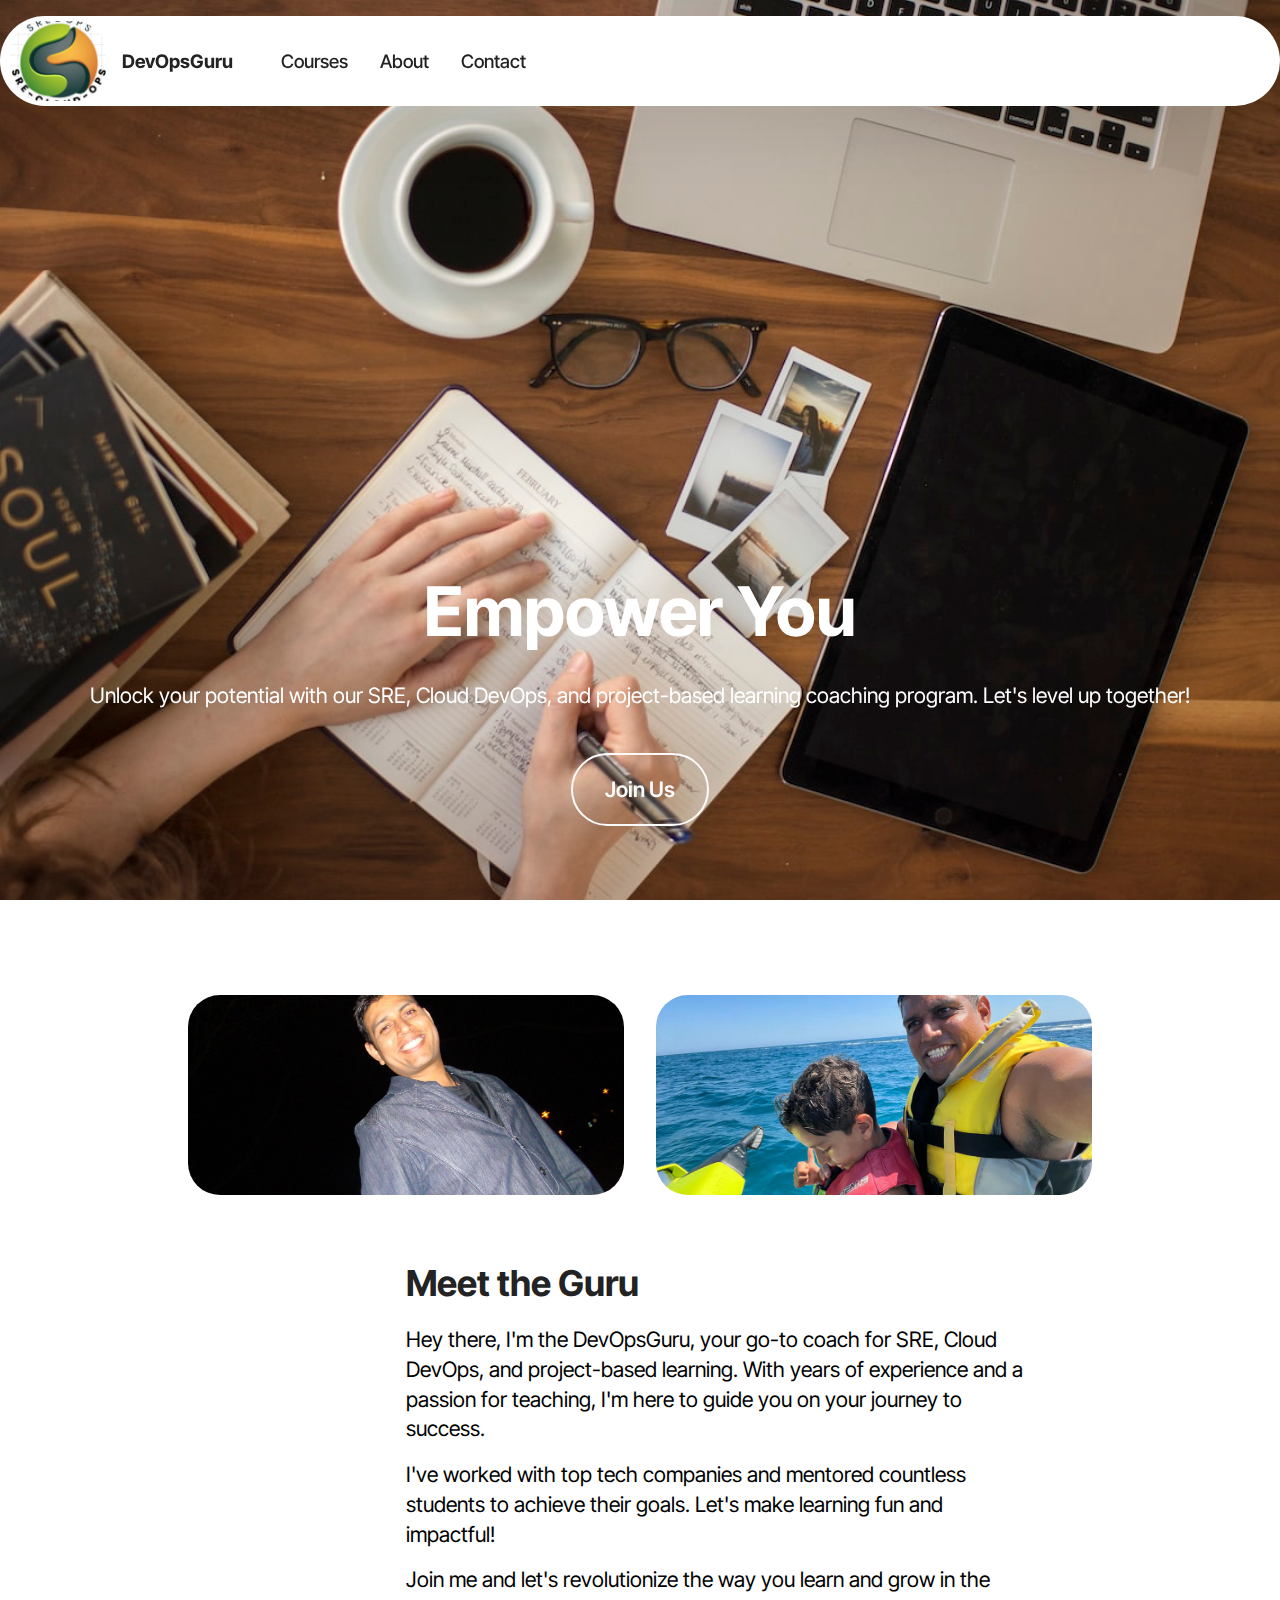
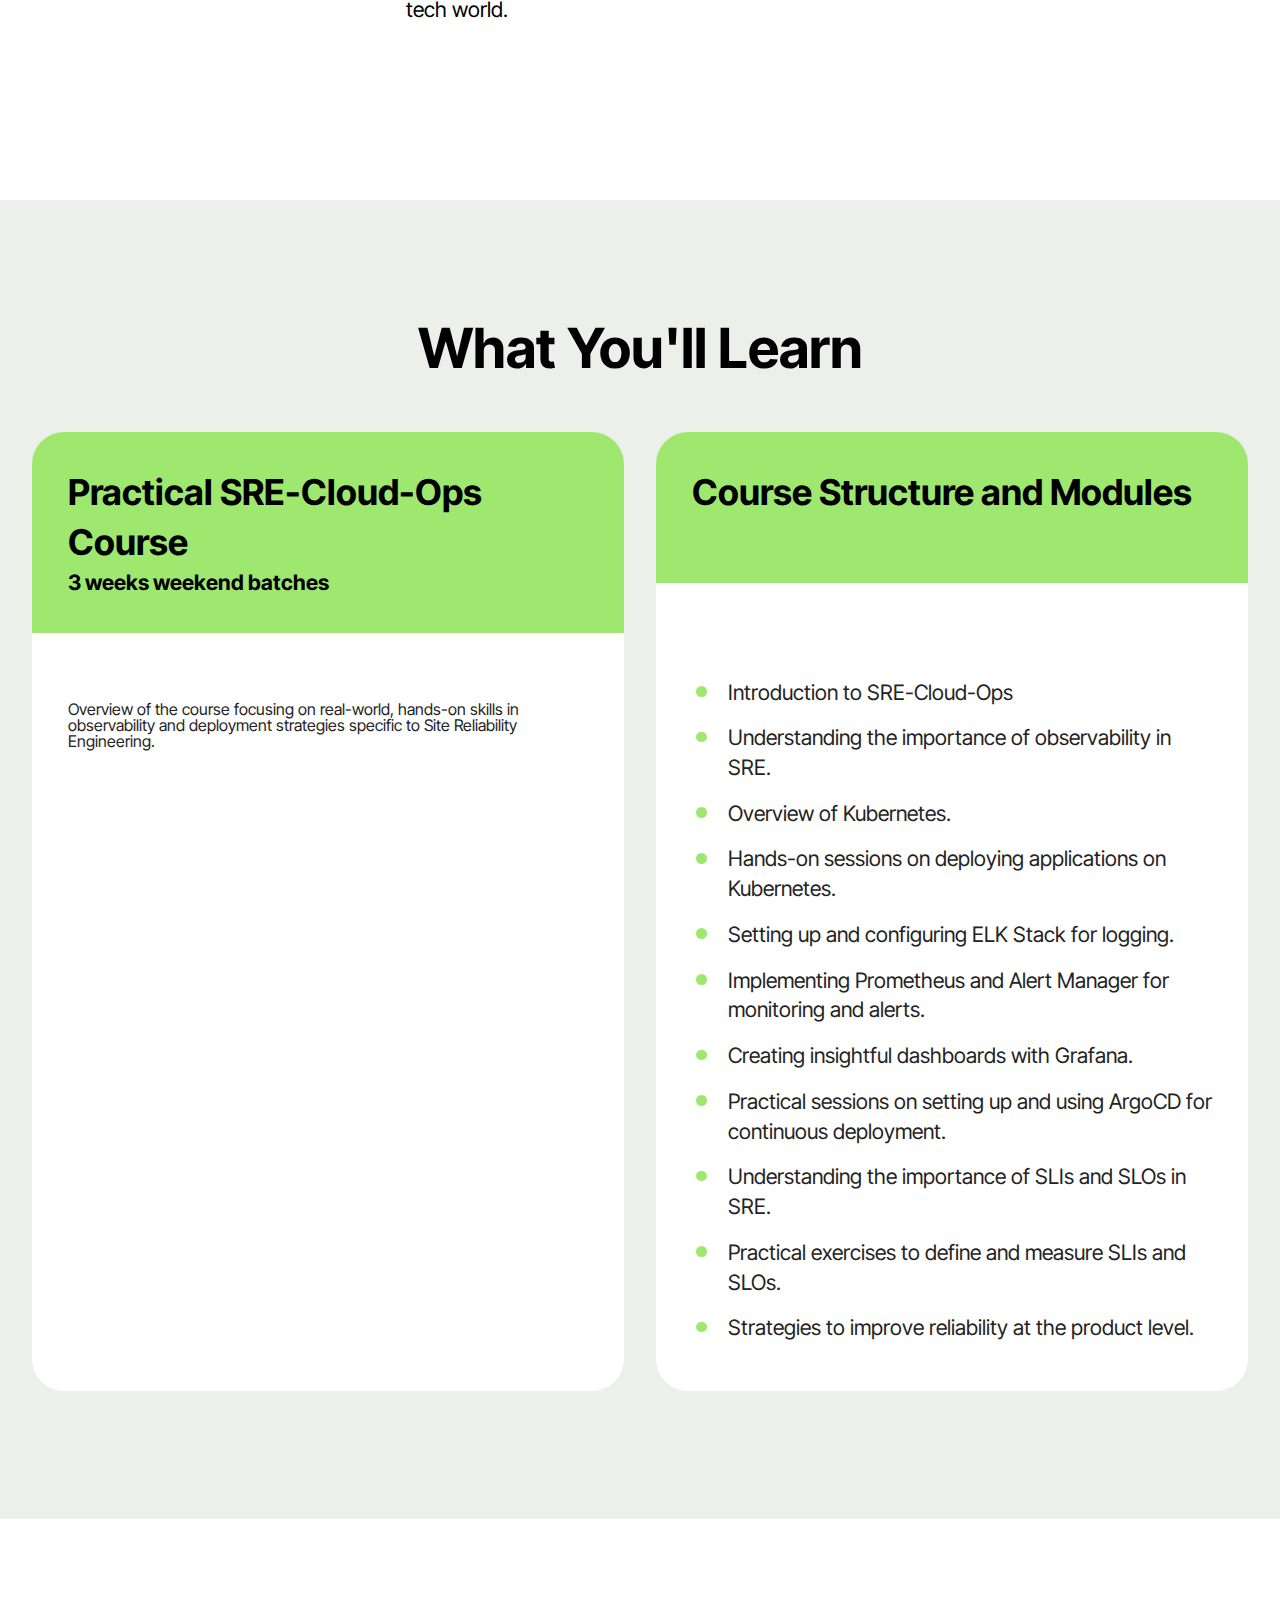
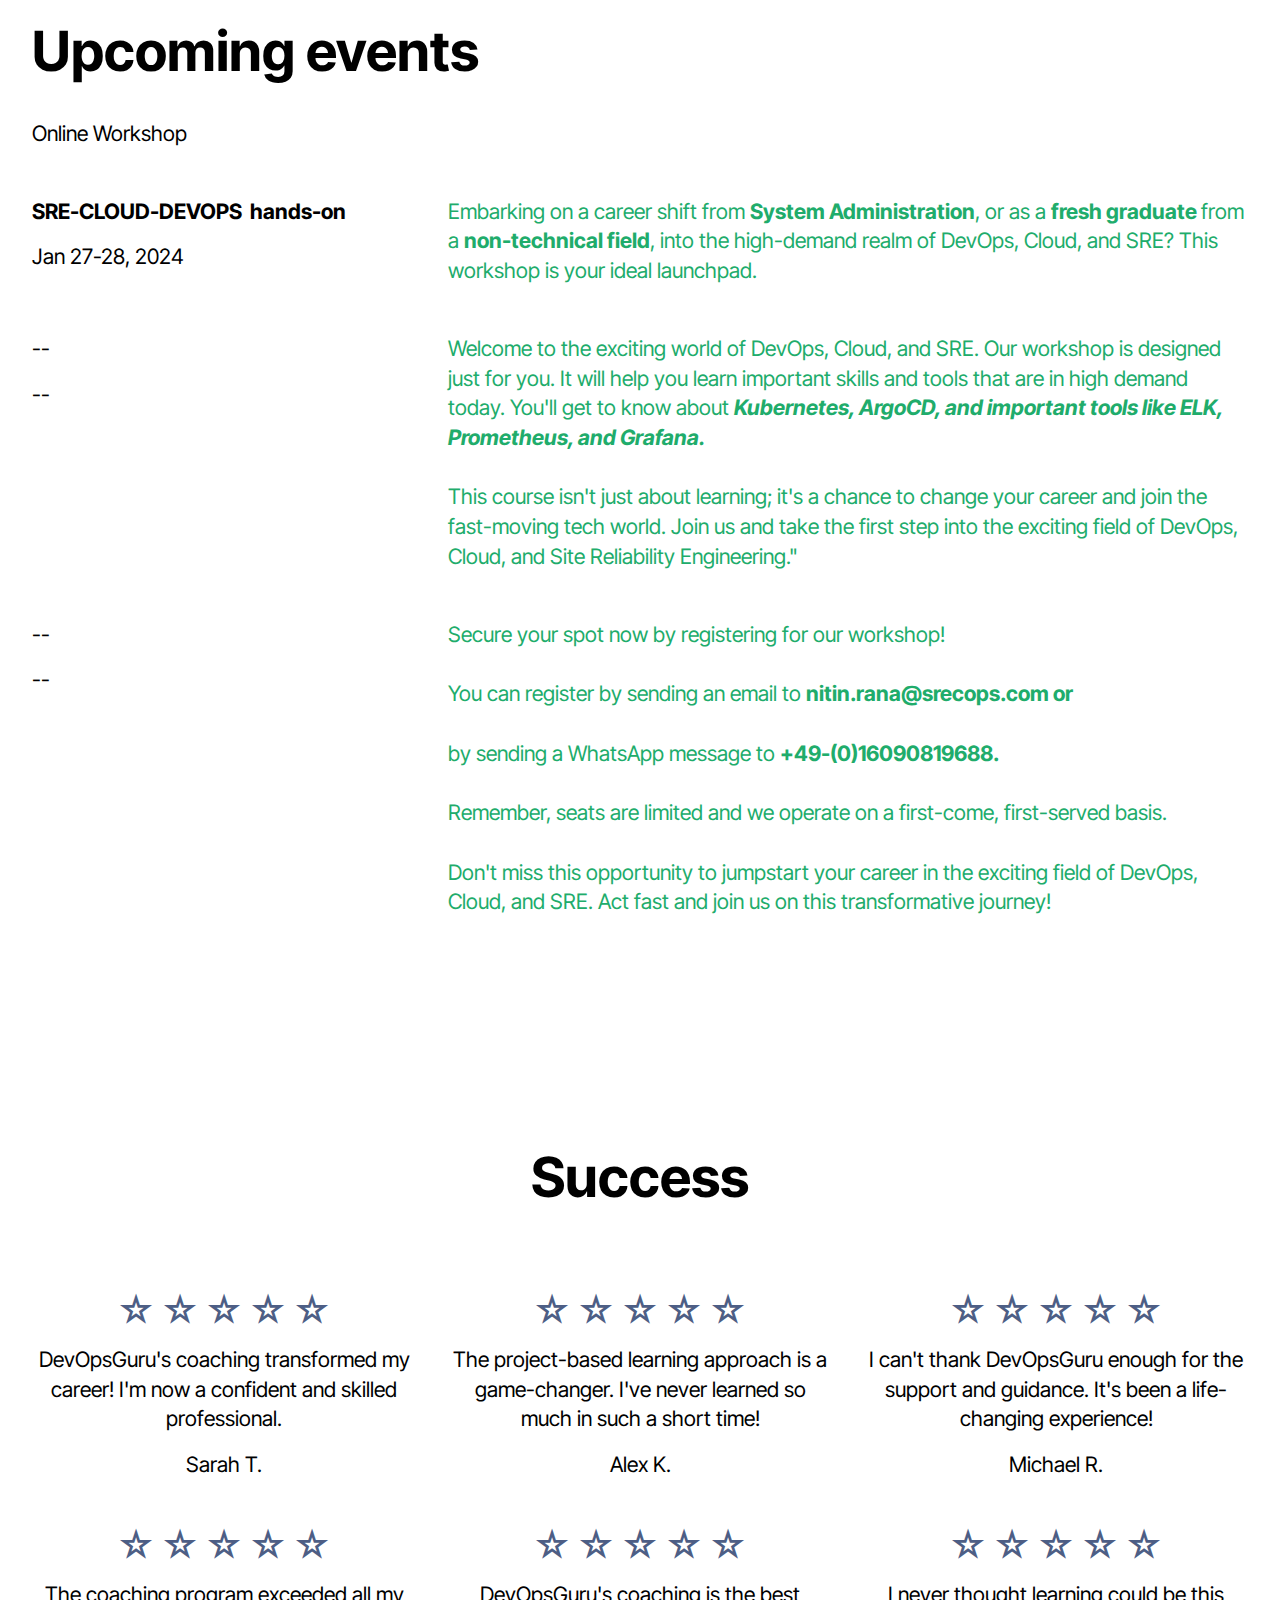
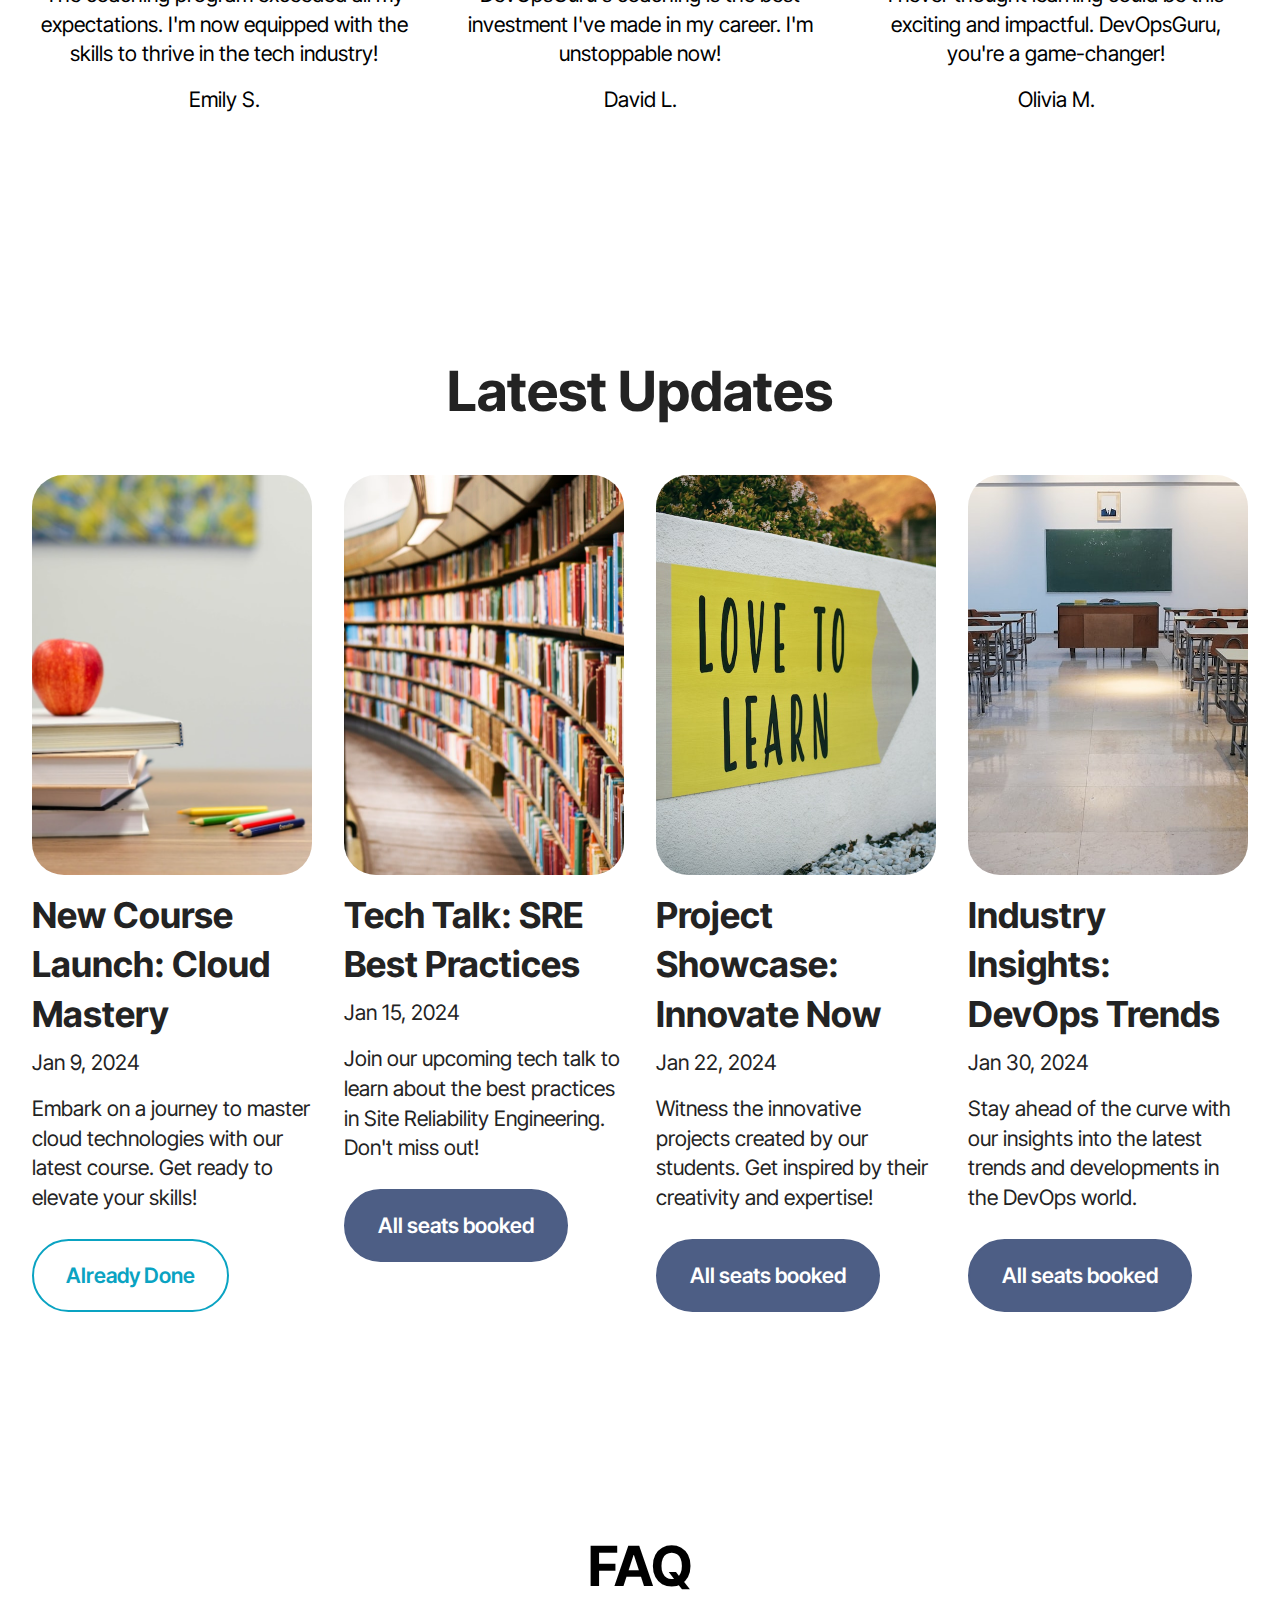
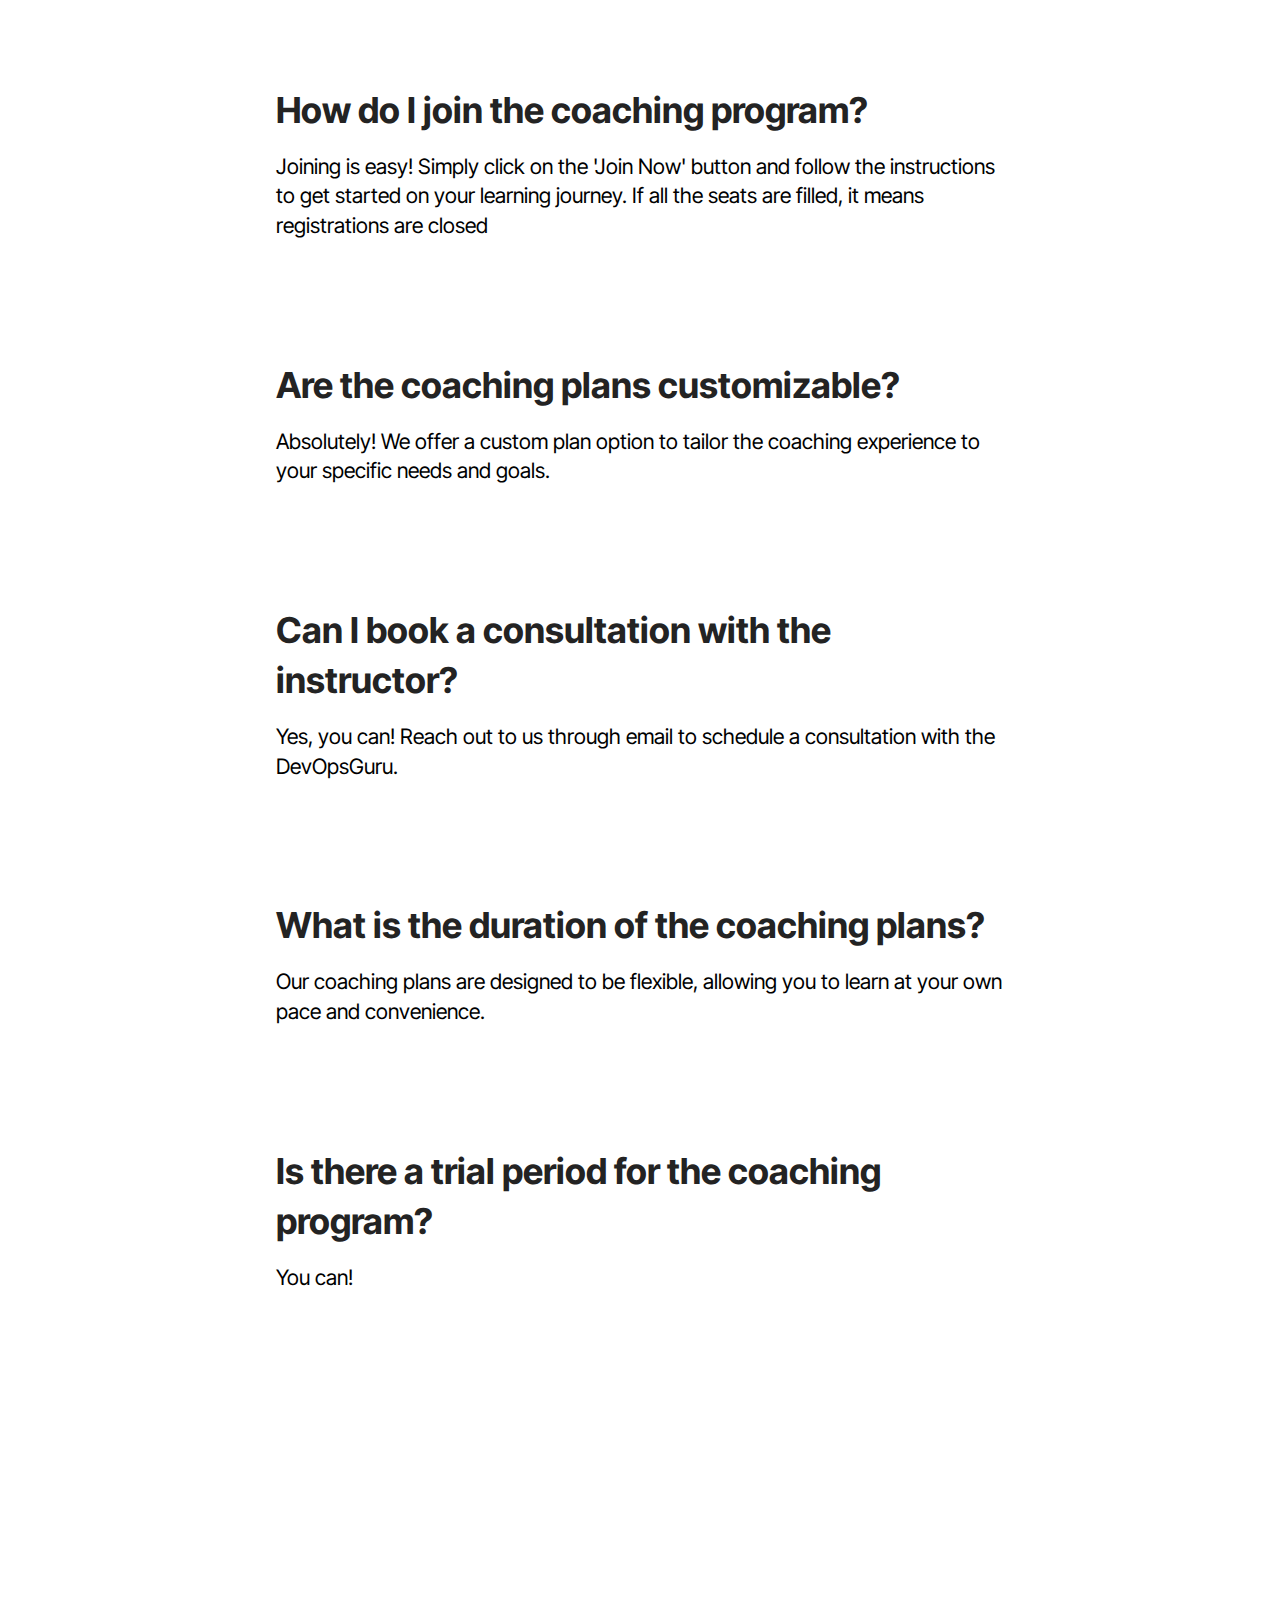
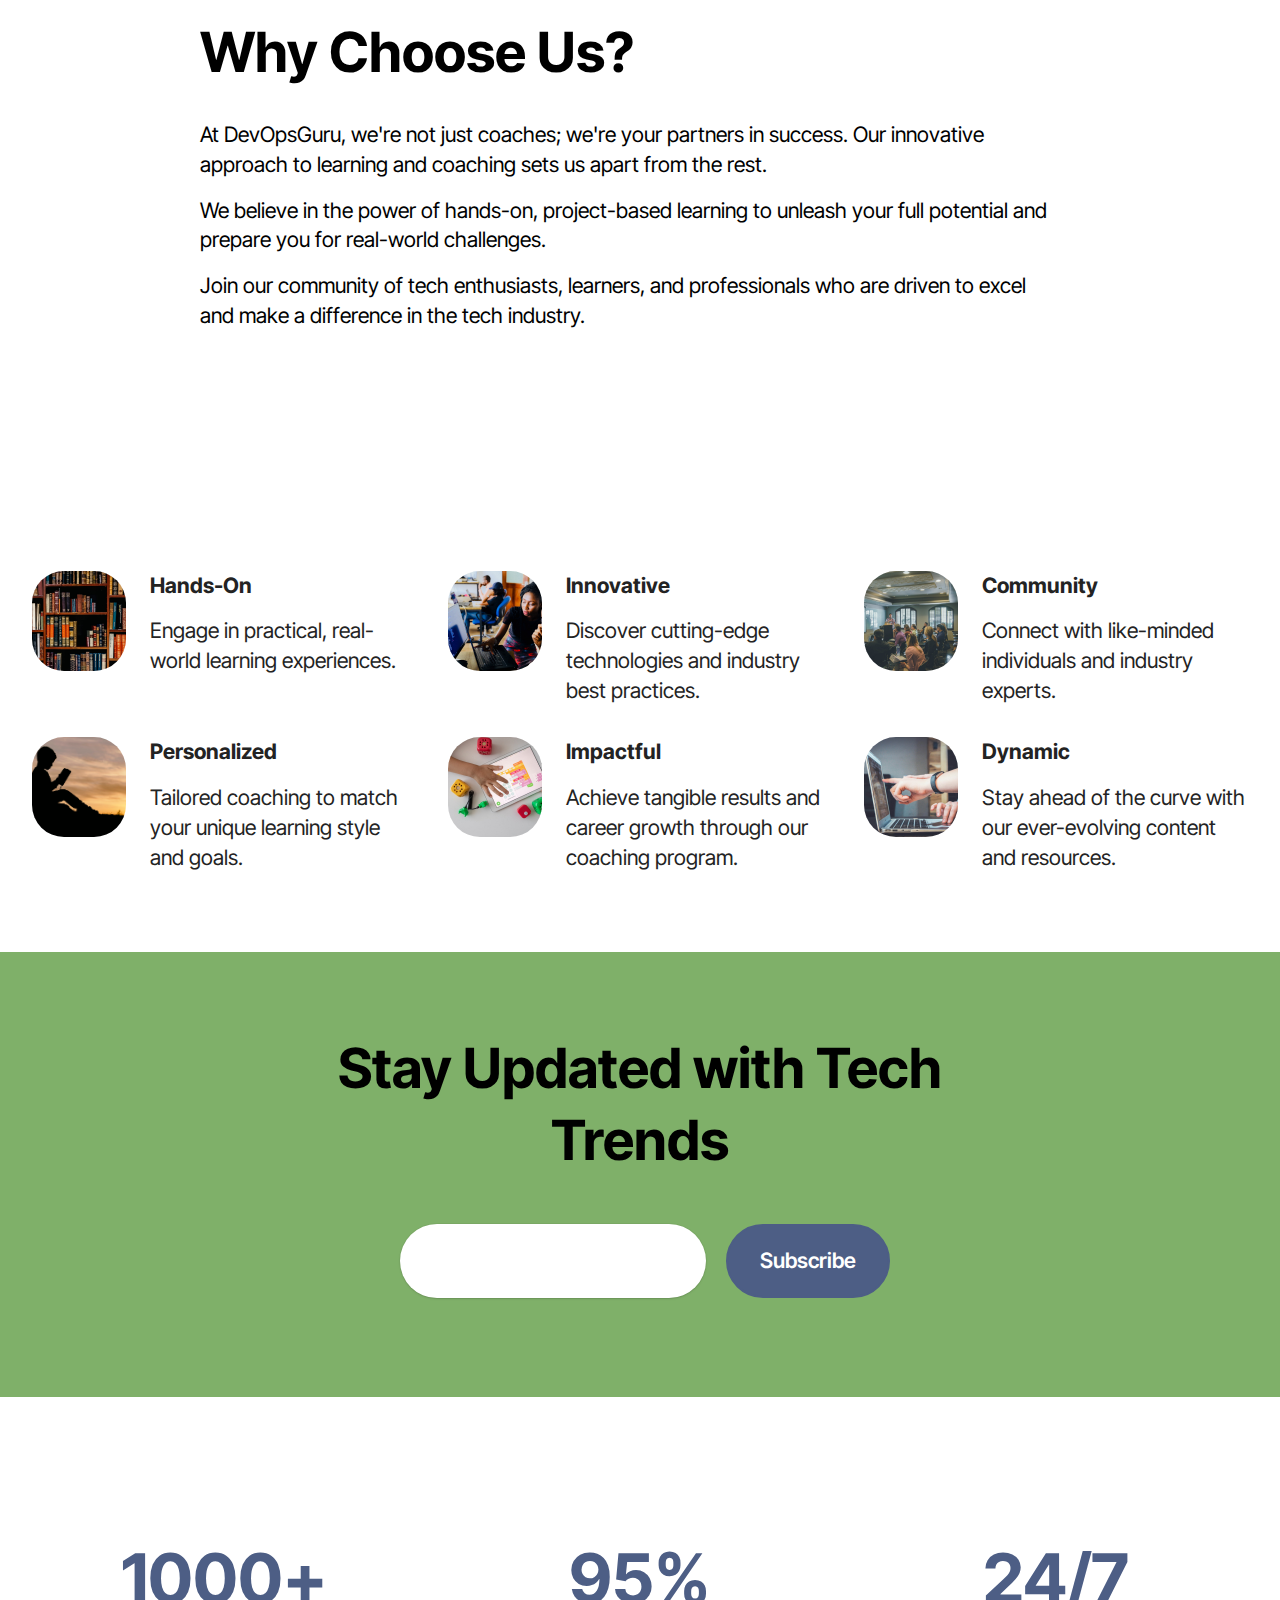
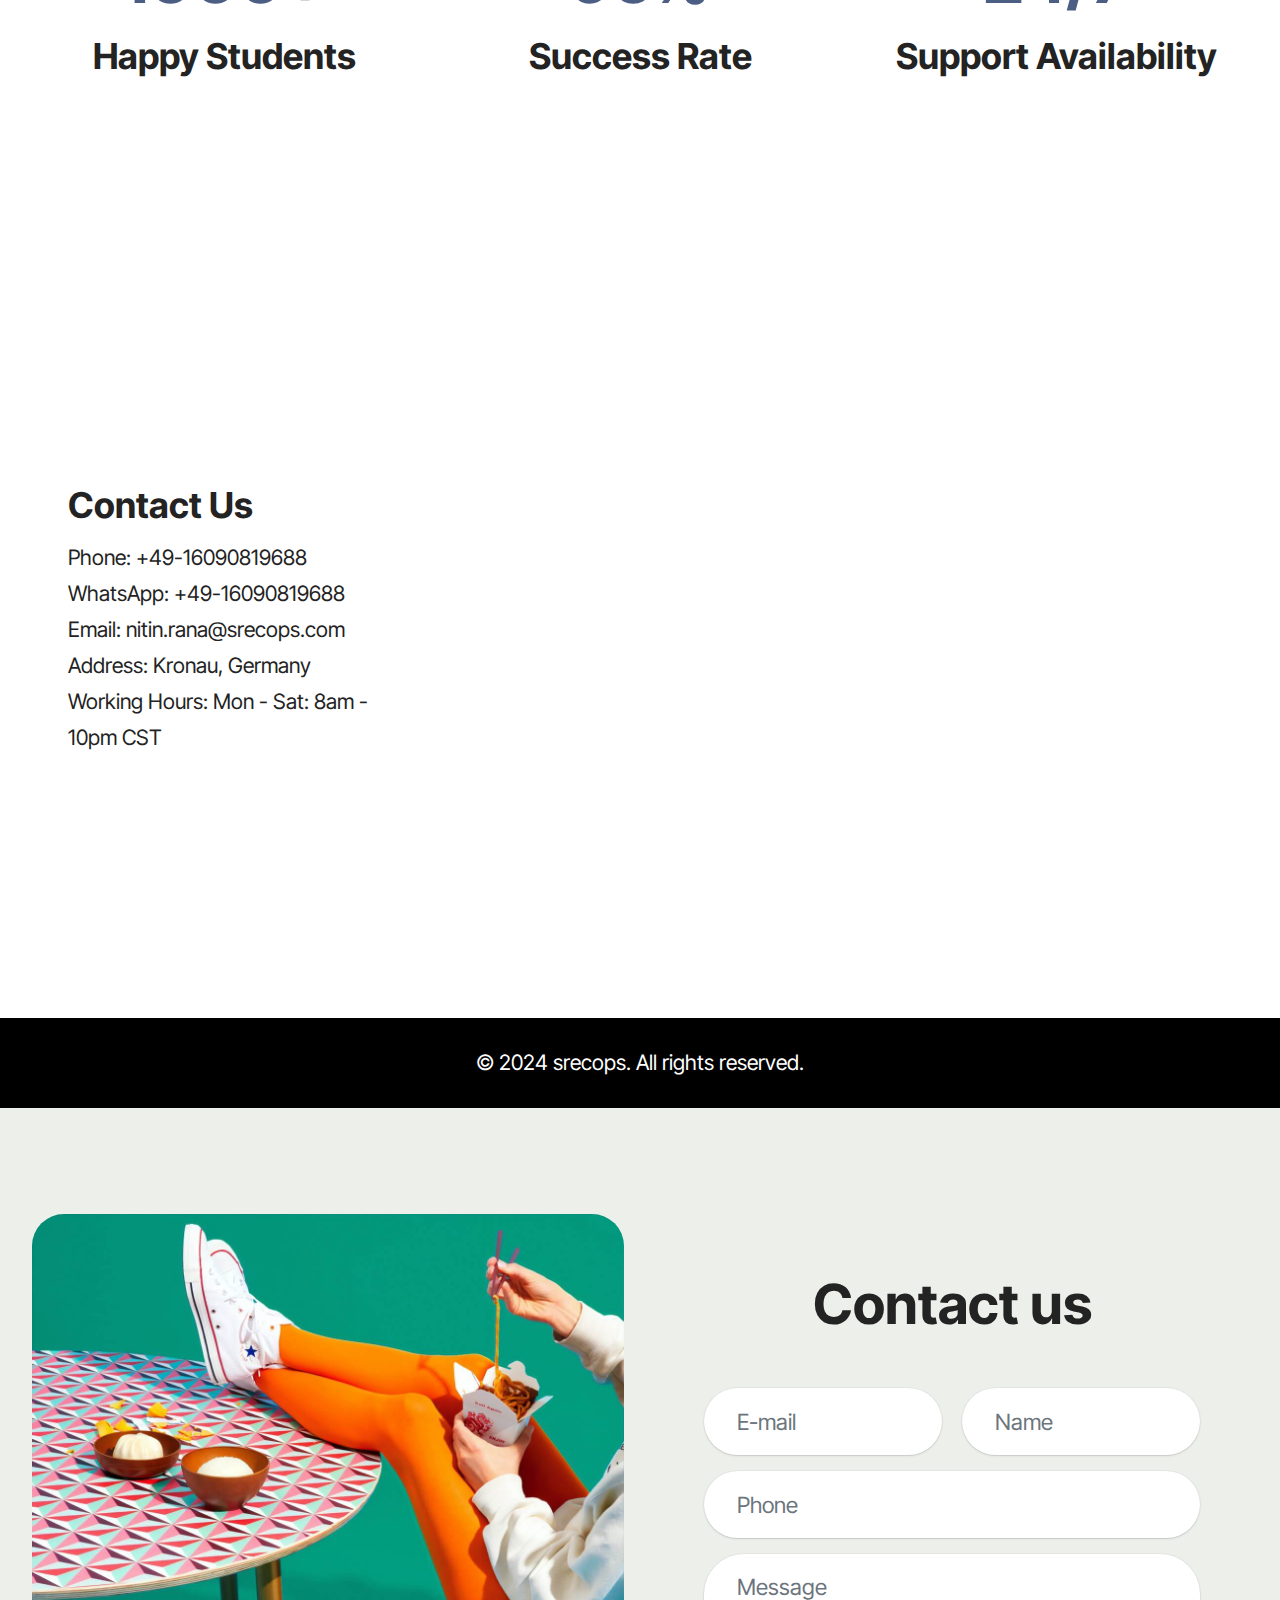
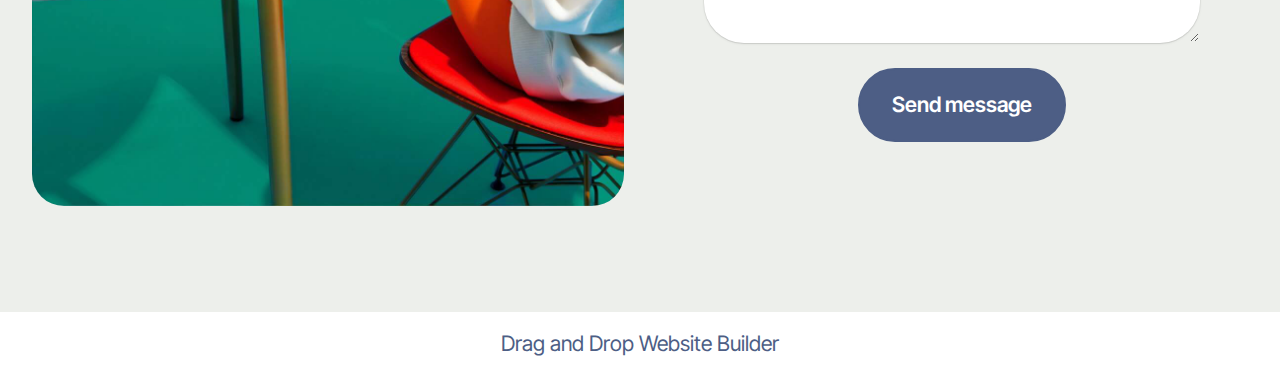
==== commit 54129a5f: "added new version" ====
--- a/website/prodweb/srecops/index.html
+++ b/website/prodweb/srecops/index.html
@@ -1,10 +1,10 @@
 <!DOCTYPE html>
 <html  >
 <head>
-  
+  <!-- Site made with Mobirise Website Builder v5.9.11, https://mobirise.com -->
   <meta charset="UTF-8">
   <meta http-equiv="X-UA-Compatible" content="IE=edge">
-  
+  <meta name="generator" content="Mobirise v5.9.11, mobirise.com">
   <meta name="viewport" content="width=device-width, initial-scale=1, minimum-scale=1">
   <link rel="shortcut icon" href="assets/images/logo-1-206x207.png" type="image/x-icon">
   <meta name="description" content="Empower your learning journey with expert SRE, Cloud DevOps, and project-based coaching.">
@@ -35,11 +35,11 @@
 		<div class="container">
 			<div class="navbar-brand">
 				<span class="navbar-logo">
-					<a href="#">
-						<img src="assets/images/logo-1-206x207.png" alt="" style="height: 5rem;">
+					<a href="https://mobiri.se">
+						<img src="assets/images/logo-1-206x207.png" alt="Mobirise Website Builder" style="height: 5rem;">
 					</a>
 				</span>
-				<span class="navbar-caption-wrap"><a class="navbar-caption text-black display-4" href="#">DevOpsGuru</a></span>
+				<span class="navbar-caption-wrap"><a class="navbar-caption text-black display-4" href="https://mobiri.se">DevOpsGuru</a></span>
 			</div>
 			<button class="navbar-toggler" type="button" data-toggle="collapse" data-bs-toggle="collapse" data-target="#navbarSupportedContent" data-bs-target="#navbarSupportedContent" aria-controls="navbarNavAltMarkup" aria-expanded="false" aria-label="Toggle navigation">
 				<div class="hamburger">
@@ -94,10 +94,10 @@
 				<div class="card-wrapper">
 					<div class="row">
 						<div class="image-wrapper col-12 col-sm-6 justify-content-center">
-							<img src="assets/images/single2-1256x942.jpg" alt="">
+							<img src="assets/images/single2-1256x942.jpg" alt="Mobirise Website Builder">
 						</div>
 						<div class="image-wrapper col-12 col-sm-6 justify-content-center">
-							<img src="assets/images/img-0062photo-1024x768.jpg" alt="">
+							<img src="assets/images/img-0062photo-1024x768.jpg" alt="Mobirise Website Builder">
 						</div>
 					</div>
 
@@ -141,7 +141,7 @@
             <h6 class="item-subtitle mbr-fonts-style mb-0 display-7"><strong>3 weeks weekend batches</strong></h6>
           </div>
           <div class="item-content">
-            <p class="mbr-text mbr-fonts-style display-5"></p><p><br>Overview of the course focusing on real-world, hands-on skills in observability and deployment strategies specific to Site Reliability Engineering.<br><br><br><br></p><p></p>
+            <p class="mbr-text mbr-fonts-style display-2"></p><p><br>Overview of the course focusing on real-world, hands-on skills in observability and deployment strategies specific to Site Reliability Engineering.<br><br><br><br></p><p></p>
             <div class="mb-4">
             </div>
             <div class="counter-container mbr-text mbr-fonts-style display-5">
@@ -164,7 +164,7 @@
             </div>
             <div class="counter-container mbr-text mbr-fonts-style display-7">
               <ul>
-                <li>Introduction to SRE-Cloud-Ops</li><li>Understanding the importance of observability in SRE.</li><li>Overview of Kubernetes.</li><li>Hands-on sessions on deploying applications on Kubernetes.</li><li>Setting up and configuring ELK Stack for logging.</li><li>Implementing Prometheus and Alert Manager for monitoring and alerts.</li><li>Creating insightful dashboards with Grafana.</li><li>Introduction&nbsp; ArgoCD to perform Automated deployment.</li><li>Practical sessions on setting up and using ArgoCD for continuous deployment.</li><li>&nbsp; &nbsp;Understanding the importance of SLIs and SLOs in SRE.<br></li><li>Practical exercises to define and measure SLIs and SLOs.</li><li>Strategies to improve reliability at the product level.</li>
+                <li>Introduction to SRE-Cloud-Ops</li><li>Understanding the importance of observability in SRE.</li><li>Overview of Kubernetes.</li><li>Hands-on sessions on deploying applications on Kubernetes.</li><li>Setting up and configuring ELK Stack for logging.</li><li>Implementing Prometheus and Alert Manager for monitoring and alerts.</li><li>Creating insightful dashboards with Grafana.</li><li>Practical sessions on setting up and using ArgoCD for continuous deployment.</li><li>Understanding the importance of SLIs and SLOs in SRE.<br></li><li>Practical exercises to define and measure SLIs and SLOs.</li><li>Strategies to improve reliability at the product level.</li>
               </ul>
             </div>
           </div>
@@ -225,26 +225,6 @@
   </div>
 </section>
 
-<section data-bs-version="5.1" class="start article6 cid-u168zZAwVG" id="article06-7">
-	
-
-	
-	
-	<div class="container">
-		<div class="row justify-content-center">
-			<div class="card col-md-12 col-lg-12">
-				<div class="card-wrapper">
-					<div class="card-box align-left">
-						<h4 class="card-title mbr-fonts-style display-5"><strong>Enroll today by sending an email to <em>nitin.rana@srecops.com. </em></strong><br><br><strong>Grab your chance to be a part of this transformative journey into the world of DevOps, Cloud, and SRE.</strong></h4>
-						
-						
-					</div>
-				</div>
-			</div>
-		</div>
-	</div>
-</section>
-
 <section data-bs-version="5.1" class="people02 cid-u0TIblJE20" id="testimonials-2-u0TIblJE20">
     
 
@@ -375,7 +355,7 @@
       <div class="item features-image col-12 col-md-6 col-lg-3 active">
         <div class="item-wrapper">
           <div class="item-img mb-3">
-            <img src="assets/images/photo-1503676260728-1c00da094a0b.jpeg" alt="" title="">
+            <img src="assets/images/photo-1503676260728-1c00da094a0b.jpeg" alt="Mobirise Website Builder" title="">
           </div>
           <div class="item-content align-left">
             <h5 class="item-title mbr-fonts-style mt-0 mb-2 display-5">
@@ -390,7 +370,7 @@
       <div class="item features-image col-12 col-md-6 col-lg-3">
         <div class="item-wrapper">
           <div class="item-img mb-3">
-            <img src="assets/images/photo-1524995997946-a1c2e315a42f.jpeg" alt="" title="" data-slide-to="1" data-bs-slide-to="1">
+            <img src="assets/images/photo-1524995997946-a1c2e315a42f.jpeg" alt="Mobirise Website Builder" title="" data-slide-to="1" data-bs-slide-to="1">
           </div>
           <div class="item-content align-left">
             <h5 class="item-title mbr-fonts-style mb-2 mt-0 display-5">
@@ -405,7 +385,7 @@
       <div class="item features-image col-12 col-md-6 col-lg-3">
         <div class="item-wrapper">
           <div class="item-img mb-3">
-            <img src="assets/images/photo-1546410531-bb4caa6b424d.jpeg" alt="" title="" data-slide-to="2" data-bs-slide-to="2">
+            <img src="assets/images/photo-1546410531-bb4caa6b424d.jpeg" alt="Mobirise Website Builder" title="" data-slide-to="2" data-bs-slide-to="2">
           </div>
           <div class="item-content align-left">
             <h5 class="item-title mbr-fonts-style mb-2 mt-0 display-5">
@@ -420,7 +400,7 @@
       <div class="item features-image col-12 col-md-6 col-lg-3">
         <div class="item-wrapper">
           <div class="item-img mb-3">
-            <img src="assets/images/photo-1580582932707-520aed937b7b.jpeg" alt="" title="" data-slide-to="2" data-bs-slide-to="2">
+            <img src="assets/images/photo-1580582932707-520aed937b7b.jpeg" alt="Mobirise Website Builder" title="" data-slide-to="2" data-bs-slide-to="2">
           </div>
           <div class="item-content align-left">
             <h5 class="item-title mbr-fonts-style mb-2 mt-0 display-5">
@@ -537,7 +517,7 @@
             <div class="item features-without-image col-12 col-lg-4 active">
                 <div class="item-wrapper">
                     <div class="img-wrapper">
-                        <img src="assets/images/photo-1521587760476-6c12a4b040da.jpeg" alt="">
+                        <img src="assets/images/photo-1521587760476-6c12a4b040da.jpeg" alt="Mobirise Website Builder">
                     </div>
                     <div class="card-box">
                         <h4 class="card-title mbr-fonts-style mb-0 display-7">
@@ -550,7 +530,7 @@
             <div class="item features-without-image col-12 col-lg-4">
                 <div class="item-wrapper">
                     <div class="img-wrapper">
-                        <img src="assets/images/photo-1531482615713-2afd69097998.jpeg" alt="" data-slide-to="1" data-bs-slide-to="1">
+                        <img src="assets/images/photo-1531482615713-2afd69097998.jpeg" alt="Mobirise Website Builder" data-slide-to="1" data-bs-slide-to="1">
                     </div>
                     <div class="card-box">
                         <h4 class="card-title mbr-fonts-style mb-0 display-7">
@@ -563,7 +543,7 @@
             <div class="item features-without-image col-12 col-lg-4">
                 <div class="item-wrapper">
                     <div class="img-wrapper">
-                        <img src="assets/images/photo-1524178232363-1fb2b075b655.jpeg" alt="" data-bs-slide-to="2" data-slide-to="2">
+                        <img src="assets/images/photo-1524178232363-1fb2b075b655.jpeg" alt="Mobirise Website Builder" data-bs-slide-to="2" data-slide-to="2">
                     </div>
                     <div class="card-box">
                         <h4 class="card-title mbr-fonts-style mb-0 display-7">
@@ -576,7 +556,7 @@
             <div class="item features-without-image col-12 col-lg-4">
                 <div class="item-wrapper">
                     <div class="img-wrapper">
-                        <img src="assets/images/photo-1491841550275-ad7854e35ca6.jpeg" alt="" data-slide-to="3" data-bs-slide-to="3">
+                        <img src="assets/images/photo-1491841550275-ad7854e35ca6.jpeg" alt="Mobirise Website Builder" data-slide-to="3" data-bs-slide-to="3">
                     </div>
                     <div class="card-box">
                         <h4 class="card-title mbr-fonts-style mb-0 display-7">
@@ -589,7 +569,7 @@
             <div class="item features-without-image col-12 col-lg-4">
                 <div class="item-wrapper">
                     <div class="img-wrapper">
-                        <img src="assets/images/photo-1603354350317-6f7aaa5911c5.jpeg" alt="" data-bs-slide-to="4" data-slide-to="4">
+                        <img src="assets/images/photo-1603354350317-6f7aaa5911c5.jpeg" alt="Mobirise Website Builder" data-bs-slide-to="4" data-slide-to="4">
                     </div>
                     <div class="card-box">
                         <h4 class="card-title mbr-fonts-style mb-0 display-7">
@@ -602,7 +582,7 @@
             <div class="item features-without-image col-12 col-lg-4">
                 <div class="item-wrapper">
                     <div class="img-wrapper">
-                        <img src="assets/images/photo-1516321318423-f06f85e504b3.jpeg" alt="" data-slide-to="5" data-bs-slide-to="5">
+                        <img src="assets/images/photo-1516321318423-f06f85e504b3.jpeg" alt="Mobirise Website Builder" data-slide-to="5" data-bs-slide-to="5">
                     </div>
                     <div class="card-box">
                         <h4 class="card-title mbr-fonts-style mb-0 display-7">
@@ -631,7 +611,7 @@
                 </div>
 
                 <div class="text-wrapper align-left" data-form-type="formoid">
-                    <form action="https://mobirise.eu/" method="POST" class="mbr-form form-with-styler" data-form-title="Form Name"><input type="hidden" name="email" data-form-email="true" value="NNFuvcXiQNxHxkLU0YSOh6B2M5bBivLKK8671KYLNDH+WADYsZV4CGdJiYWHarA4JOxan1KvnxXJFk7STOcioVbMbIJ67ABwfIiGEGV+wIv/4FLlxmqHefBVtqBzWo1a">
+                    <form action="https://mobirise.eu/" method="POST" class="mbr-form form-with-styler" data-form-title="Form Name"><input type="hidden" name="email" data-form-email="true" value="2bH8fslL8JP9Xc0JTy3s8Q4NV88OztXhvxeKGr+udPJs8o11VW7Lv4sFF3+Cm+EJu4/6gk5Rvnjqi6qWqr8se/10wQetQQ4RGFvylr2crU/6LBvcWC6AzFV/E2PtnAOo">
                         <div class="row">
                             <div hidden="hidden" data-form-alert="" class="alert alert-success col-12">Huuureeeeyyy!!cYou are subscribed!:)</div>
                             <div hidden="hidden" data-form-alert-danger="" class="alert alert-danger col-12">
@@ -747,7 +727,7 @@
 				</div>
 			</div>
 		</div>
-        <div class="google-map"><iframe frameborder="0" style="border:0" src="https://www.google.com/maps/embed?pb=!1m14!1m8!1m3!1d6045.3003145248895!2d-73.9884657!3d40.7477229!3m2!1i1024!2i768!4f13.1!3m3!1m2!1s0x89c259a9ac1f1b85%3A0x7e33d1c0e7af3be4!2zMzUwIDV0aCBBdmUsIE5ldyBZb3JrLCBOWSAxMDExOCwg0KHQqNCQ!5e0!3m2!1sru!2sru!4v1689597362021!5m2!1sen!2sen" allowfullscreen=""></iframe></div>
+        <div class="google-map"><iframe frameborder="0" style="border:0" src="https://maps.google.com/maps?width=100%&amp;height=100%&amp;hl=en&amp;q=kronau, germany&amp;t=&amp;z=14&amp;ie=UTF8&amp;iwloc=B&amp;output=embed" allowfullscreen=""></iframe></div>
 	</div>
 </section>
 
@@ -781,7 +761,7 @@
                     
                 </div>
                 <div class="col-lg-12 mx-auto mbr-form" data-form-type="formoid">
-                    <form action="https://mobirise.eu/" method="POST" class="mbr-form form-with-styler" data-form-title="Form Name"><input type="hidden" name="email" data-form-email="true" value="JEvHMKVuPKd04WYT62Ay8MoCLVLsMzdaHN9AkaL6YfjtVUqbU6axdQ1EFaz6t/L9CiHQ+SfWnd0pMCNLp6ewkwYmnyahGliPQYhyTizSUT1Ln1nL0GZNuf6Cj+/ZZYT4">
+                    <form action="https://mobirise.eu/" method="POST" class="mbr-form form-with-styler" data-form-title="Form Name"><input type="hidden" name="email" data-form-email="true" value="nv/sGCBhNaG5O3Dr2K/4n9mBiZUQVW5y6Q4EQD0RaI8NeSQ1p7EVC4mLyWZK1dipoGvo8JpKf09HSHlAU48L8gbgFUspc3jXtEtcwFbux+PqondXauEwSN2DKFGsbhjm">
                         <div class="row">
                             <div hidden="hidden" data-form-alert="" class="alert alert-success col-12">Thank you for connecting with us! Your journey towards becoming a DevOps guru has just begun. We'll be in touch shortly to guide you further. Exciting times ahead!</div>
                             <div hidden="hidden" data-form-alert-danger="" class="alert alert-danger col-12">
@@ -812,23 +792,13 @@
             </div>
             <div class="col-12 col-lg-6">
                 <div class="image-wrapper">
-                    <img class="w-100" src="assets/images/gallery04.jpg" alt="">
-                </div>
-            </div>
-
-        </div>
-    </div>
-</section>
-
-
-<script src="assets/bootstrap/js/bootstrap.bundle.min.js"></script>
-  <script src="assets/parallax/jarallax.js"></script>
-  <script src="assets/smoothscroll/smooth-scroll.js"></script>
-  <script src="assets/ytplayer/index.js"></script>
-  <script src="assets/dropdown/js/navbar-dropdown.js"></script>
-  <script src="assets/theme/js/script.js"></script>
-  <script src="assets/formoid/formoid.min.js"></script>
-  
+                    <img class="w-100" src="assets/images/gallery04.jpg" alt="Mobirise Website Builder">
+                </div>
+            </div>
+
+        </div>
+    </div>
+</section><section class="display-7" style="padding: 0;align-items: center;justify-content: center;flex-wrap: wrap;    align-content: center;display: flex;position: relative;height: 4rem;"><a href="https://mobiri.se/795833" style="flex: 1 1;height: 4rem;position: absolute;width: 100%;z-index: 1;"><img alt="" style="height: 4rem;" src="[data-uri]"></a><p style="margin: 0;text-align: center;" class="display-7">&#8204;</p><a style="z-index:1" href="https://mobirise.com/drag-drop-website-builder.html">Drag and Drop Website Builder</a></section><script src="assets/bootstrap/js/bootstrap.bundle.min.js"></script>  <script src="assets/parallax/jarallax.js"></script>  <script src="assets/smoothscroll/smooth-scroll.js"></script>  <script src="assets/ytplayer/index.js"></script>  <script src="assets/dropdown/js/navbar-dropdown.js"></script>  <script src="assets/theme/js/script.js"></script>  <script src="assets/formoid/formoid.min.js"></script>  
   
   
 </body>
--- a/website/prodweb/srecops/assets/theme/css/style.css
+++ b/website/prodweb/srecops/assets/theme/css/style.css
@@ -955,4 +955,11 @@
     width: 300% !important;
     left: -100% !important;
   }
+}.engine {
+	position: absolute;
+	text-indent: -2400px;
+	text-align: center;
+	padding: 0;
+	top: 0;
+	left: -2400px;
 }--- a/website/prodweb/srecops/assets/mobirise/css/mbr-additional.css
+++ b/website/prodweb/srecops/assets/mobirise/css/mbr-additional.css
@@ -15,9 +15,6 @@
 }
 .video-wrapper {
   overflow: hidden;
-}
-body {
-  background-color: #f2f7f0;
 }
 body {
   font-family: Inter Tight;
@@ -1622,51 +1619,6 @@
   text-align: left;
   color: #20ac6b;
 }
-.cid-u168zZAwVG {
-  padding-top: 6rem;
-  padding-bottom: 6rem;
-  background-color: #2e481a;
-}
-.cid-u168zZAwVG .mbr-fallback-image.disabled {
-  display: none;
-}
-.cid-u168zZAwVG .mbr-fallback-image {
-  display: block;
-  background-size: cover;
-  background-position: center center;
-  width: 100%;
-  height: 100%;
-  position: absolute;
-  top: 0;
-}
-.cid-u168zZAwVG .card-wrapper {
-  background: #9fe870;
-}
-@media (max-width: 767px) {
-  .cid-u168zZAwVG .card-wrapper {
-    padding: 1.5rem;
-  }
-}
-@media (min-width: 768px) and (max-width: 991px) {
-  .cid-u168zZAwVG .card-wrapper {
-    padding: 2.25rem;
-  }
-}
-@media (min-width: 992px) {
-  .cid-u168zZAwVG .card-wrapper {
-    padding: 9rem 4rem;
-  }
-}
-.cid-u168zZAwVG .mbr-text,
-.cid-u168zZAwVG .mbr-section-btn {
-  color: #000000;
-  text-align: center;
-}
-.cid-u168zZAwVG .card-title,
-.cid-u168zZAwVG .card-box {
-  text-align: left;
-  color: #ffffff;
-}
 .cid-u0TIblJE20 {
   padding-top: 5rem;
   padding-bottom: 3rem;
--- a/website/prodweb/srecops/assets/mobirise/css/mbr-additional.css
+++ b/website/prodweb/srecops/assets/mobirise/css/mbr-additional.css
@@ -15,9 +15,6 @@
 }
 .video-wrapper {
   overflow: hidden;
-}
-body {
-  background-color: #f2f7f0;
 }
 body {
   font-family: Inter Tight;
@@ -1622,51 +1619,6 @@
   text-align: left;
   color: #20ac6b;
 }
-.cid-u168zZAwVG {
-  padding-top: 6rem;
-  padding-bottom: 6rem;
-  background-color: #2e481a;
-}
-.cid-u168zZAwVG .mbr-fallback-image.disabled {
-  display: none;
-}
-.cid-u168zZAwVG .mbr-fallback-image {
-  display: block;
-  background-size: cover;
-  background-position: center center;
-  width: 100%;
-  height: 100%;
-  position: absolute;
-  top: 0;
-}
-.cid-u168zZAwVG .card-wrapper {
-  background: #9fe870;
-}
-@media (max-width: 767px) {
-  .cid-u168zZAwVG .card-wrapper {
-    padding: 1.5rem;
-  }
-}
-@media (min-width: 768px) and (max-width: 991px) {
-  .cid-u168zZAwVG .card-wrapper {
-    padding: 2.25rem;
-  }
-}
-@media (min-width: 992px) {
-  .cid-u168zZAwVG .card-wrapper {
-    padding: 9rem 4rem;
-  }
-}
-.cid-u168zZAwVG .mbr-text,
-.cid-u168zZAwVG .mbr-section-btn {
-  color: #000000;
-  text-align: center;
-}
-.cid-u168zZAwVG .card-title,
-.cid-u168zZAwVG .card-box {
-  text-align: left;
-  color: #ffffff;
-}
 .cid-u0TIblJE20 {
   padding-top: 5rem;
   padding-bottom: 3rem;
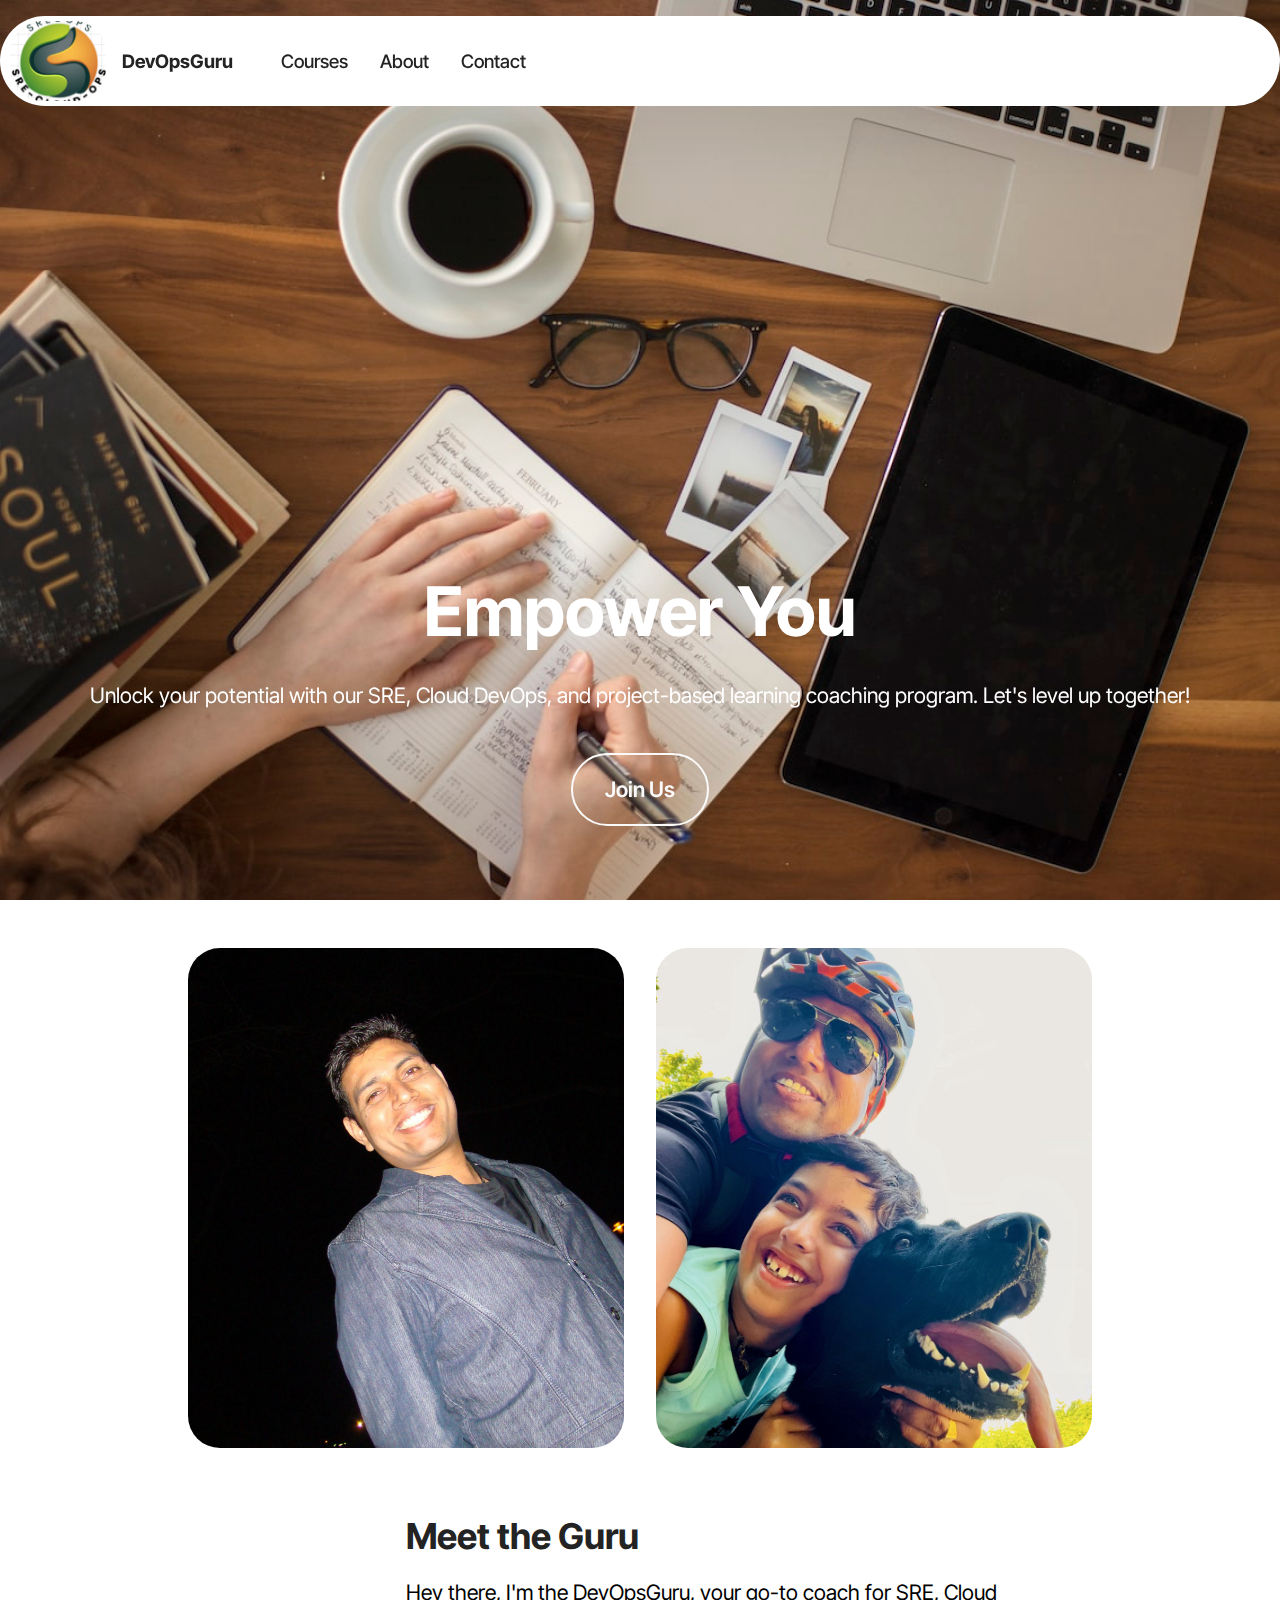
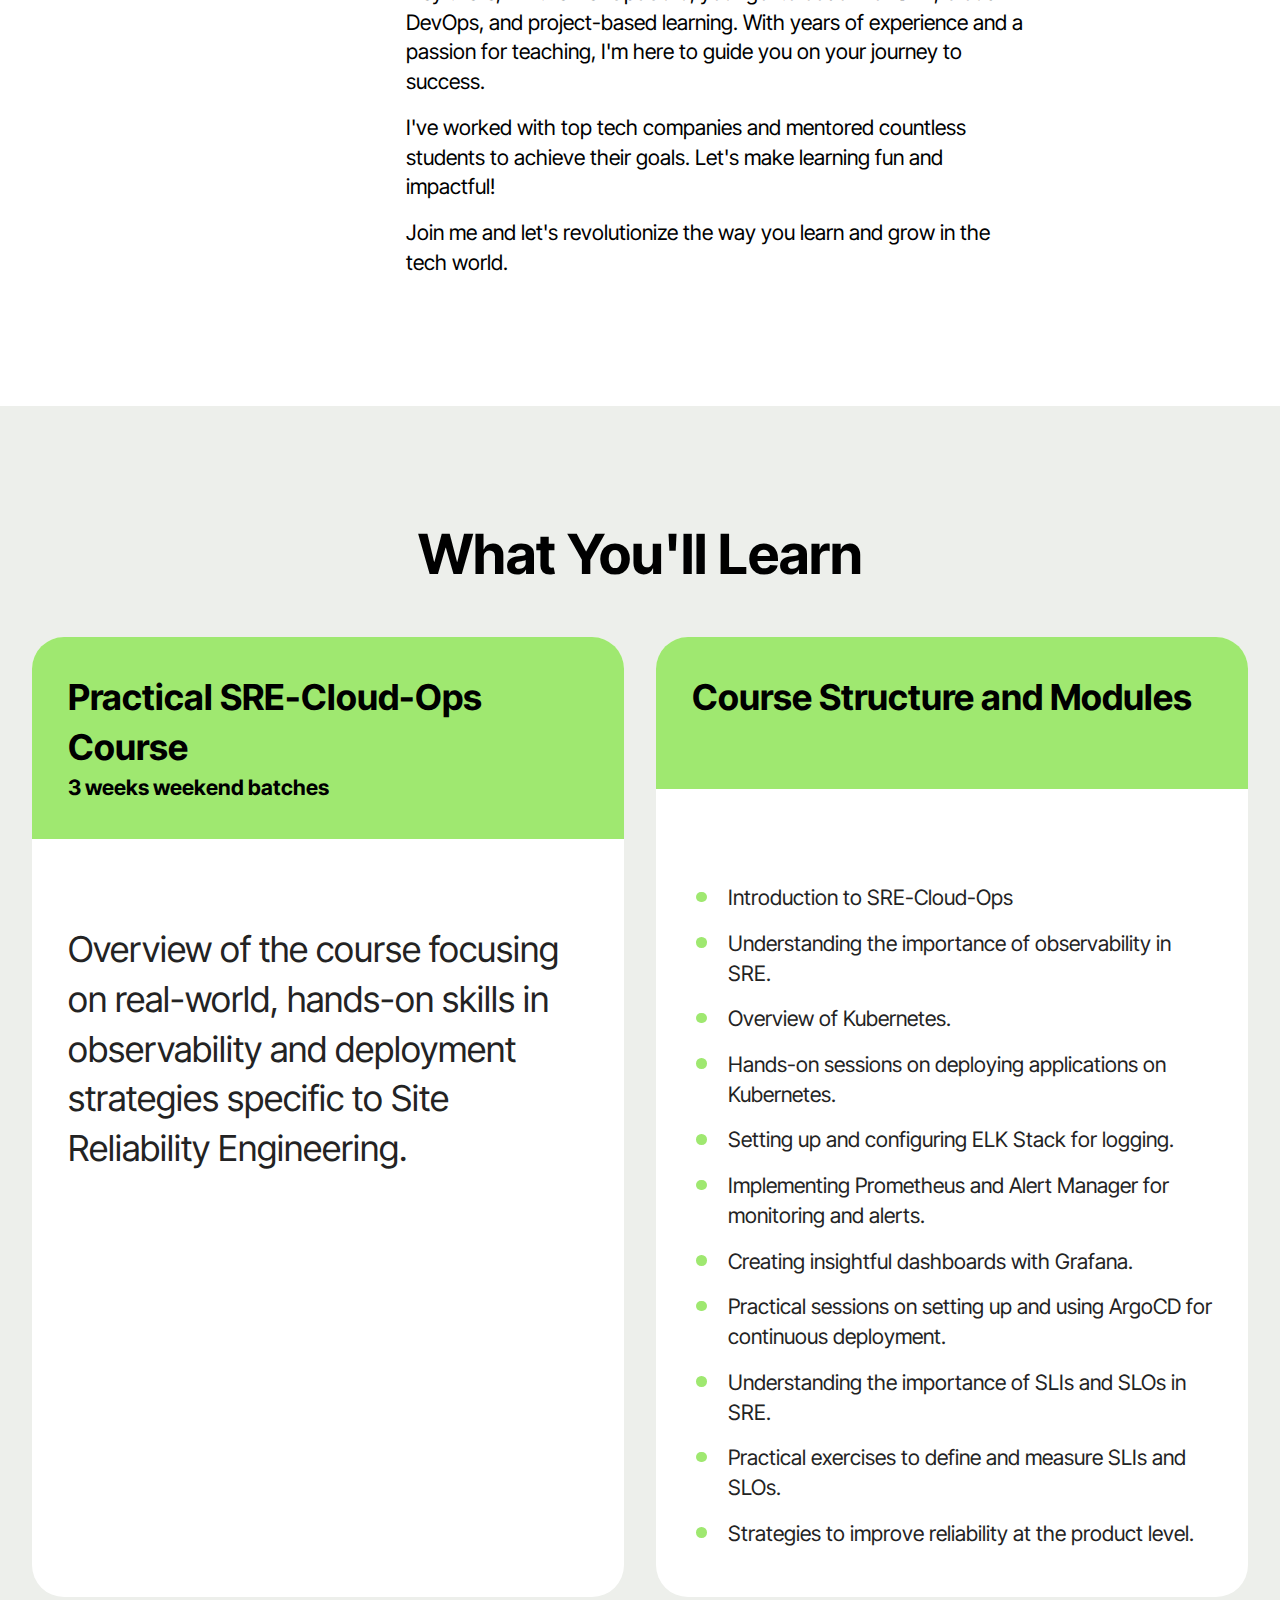
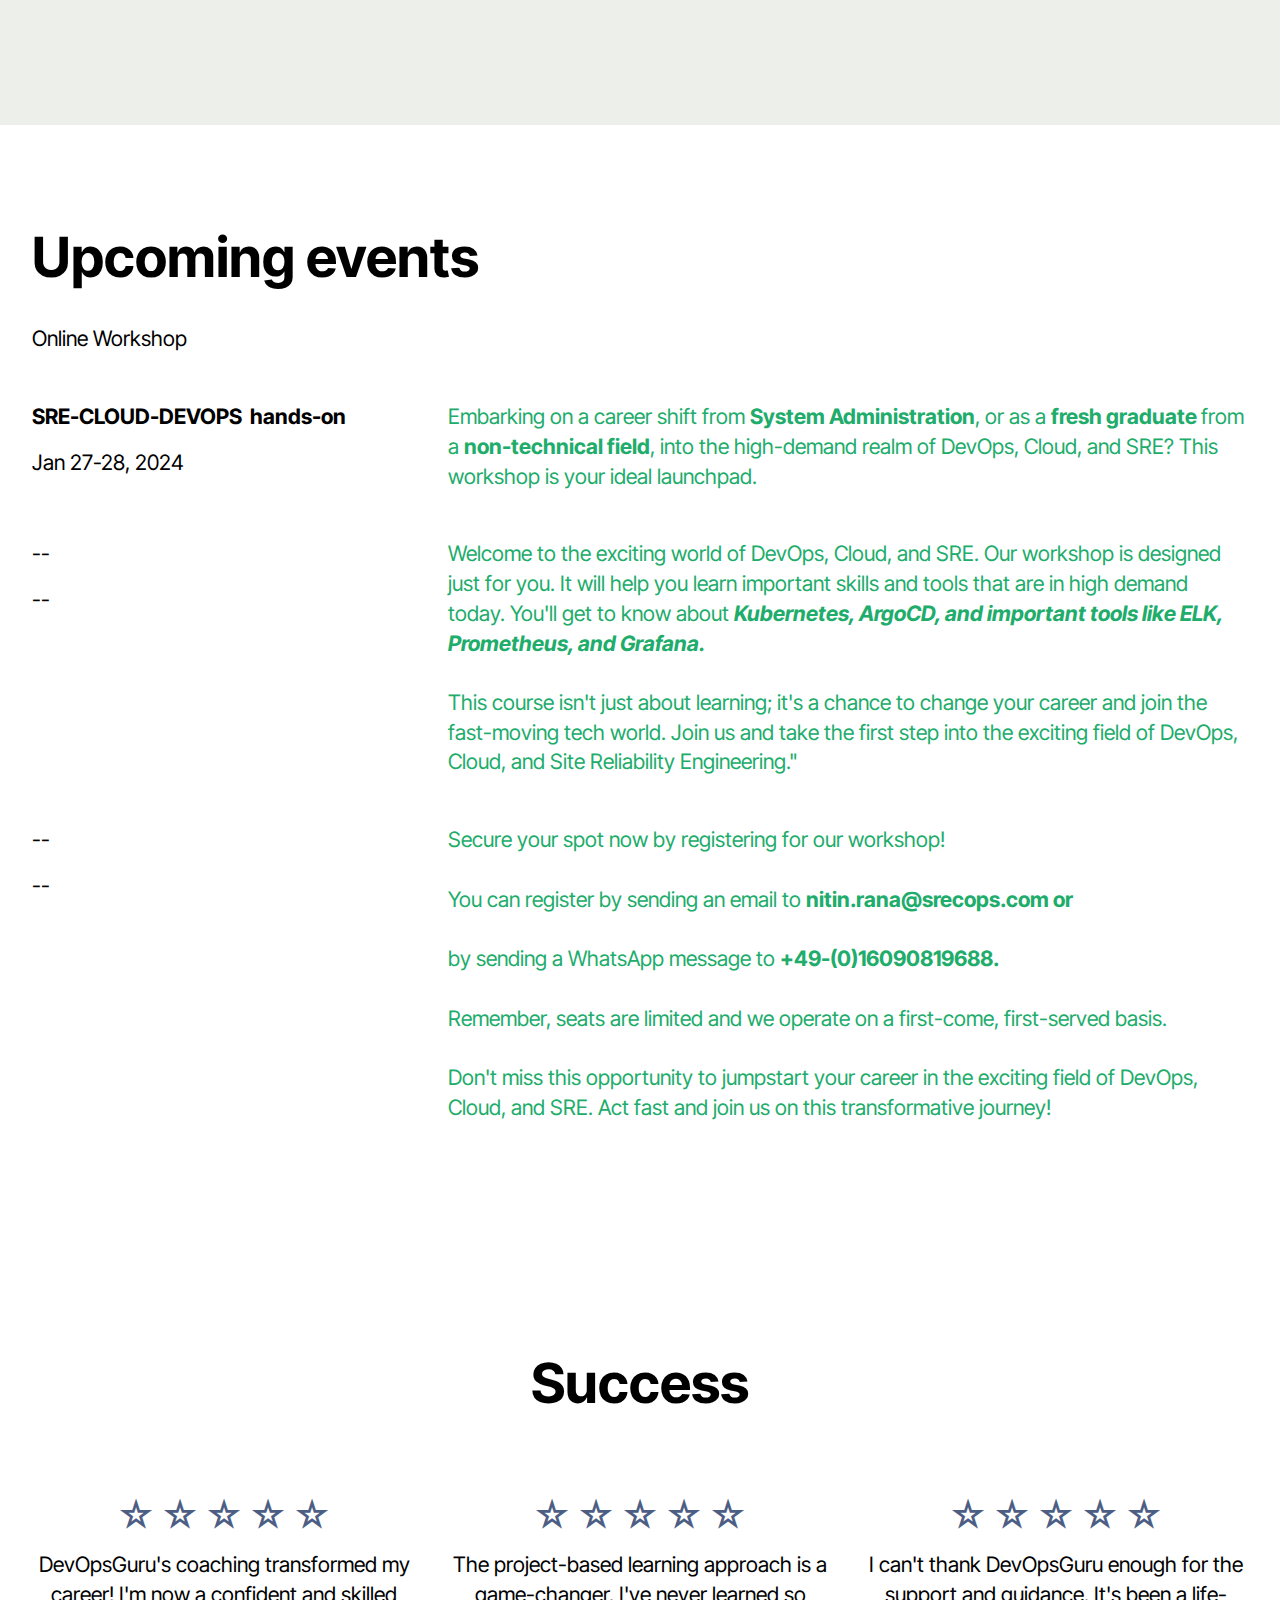
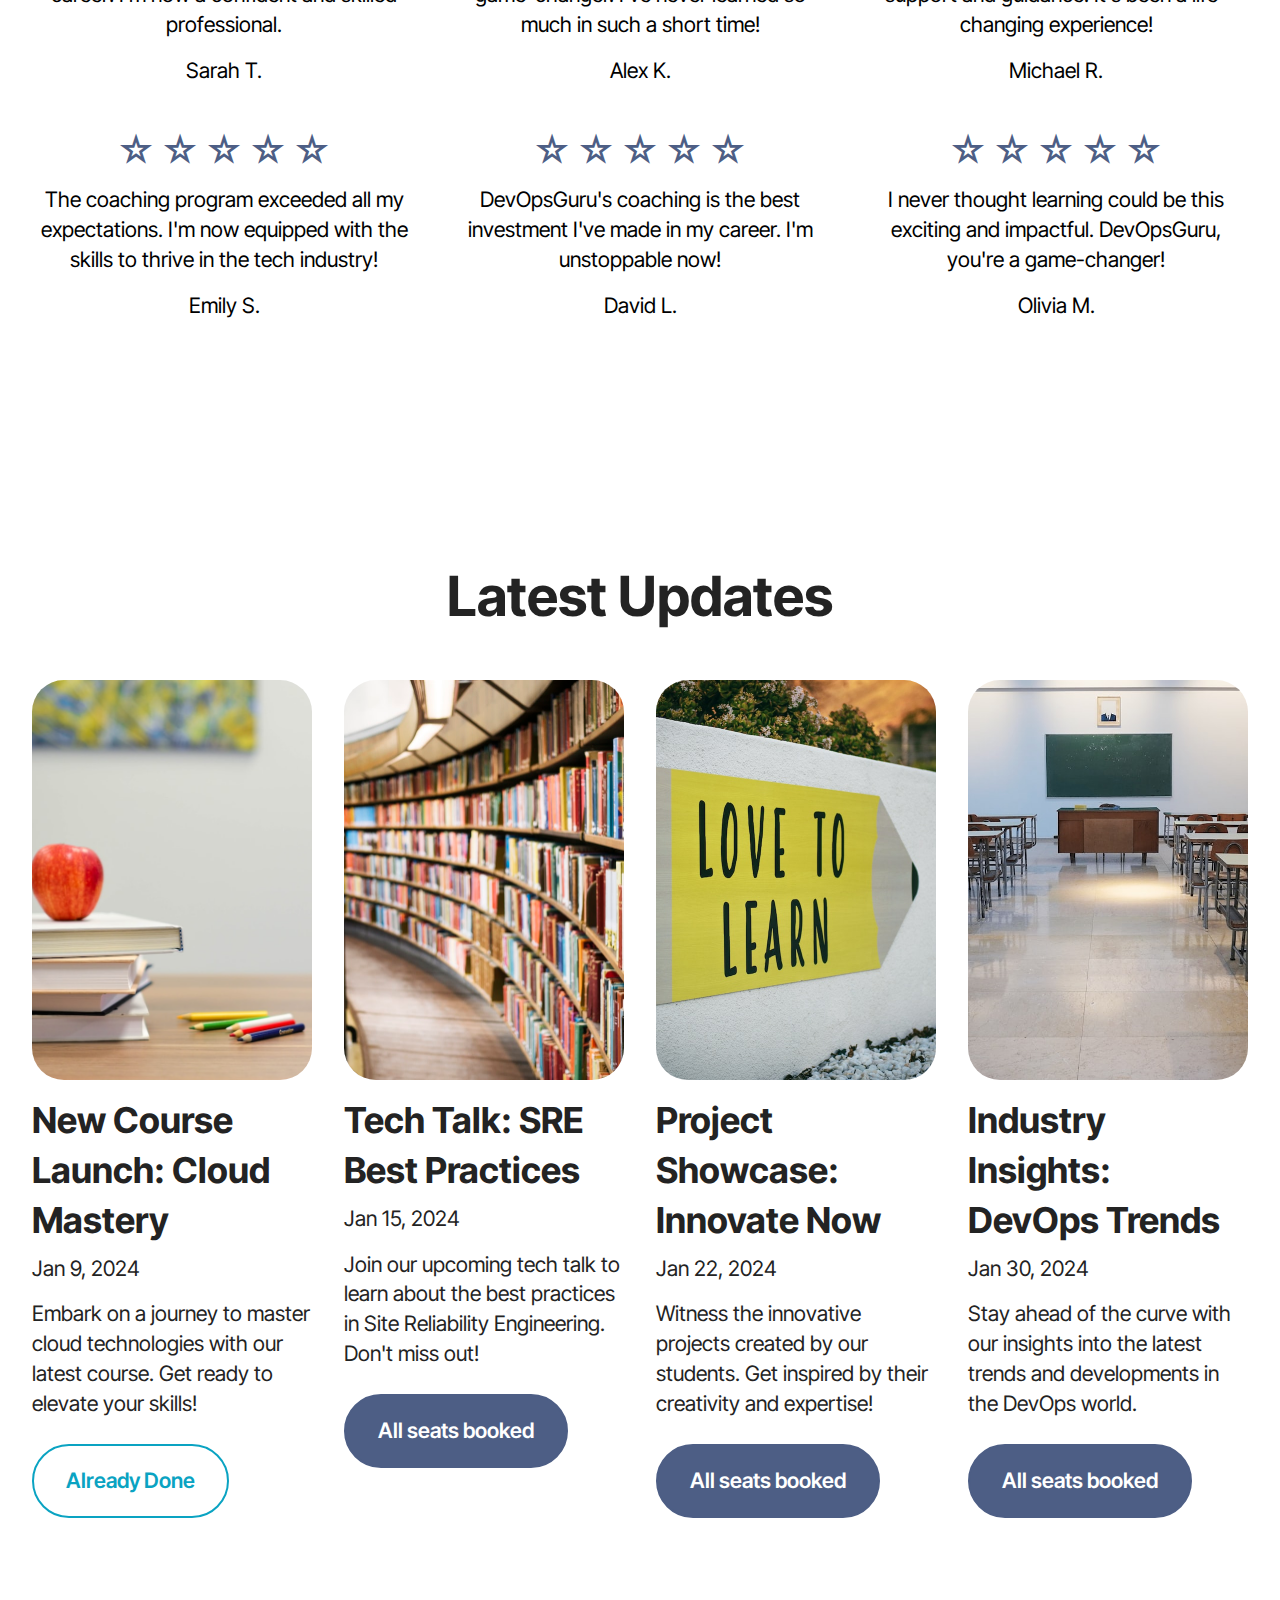
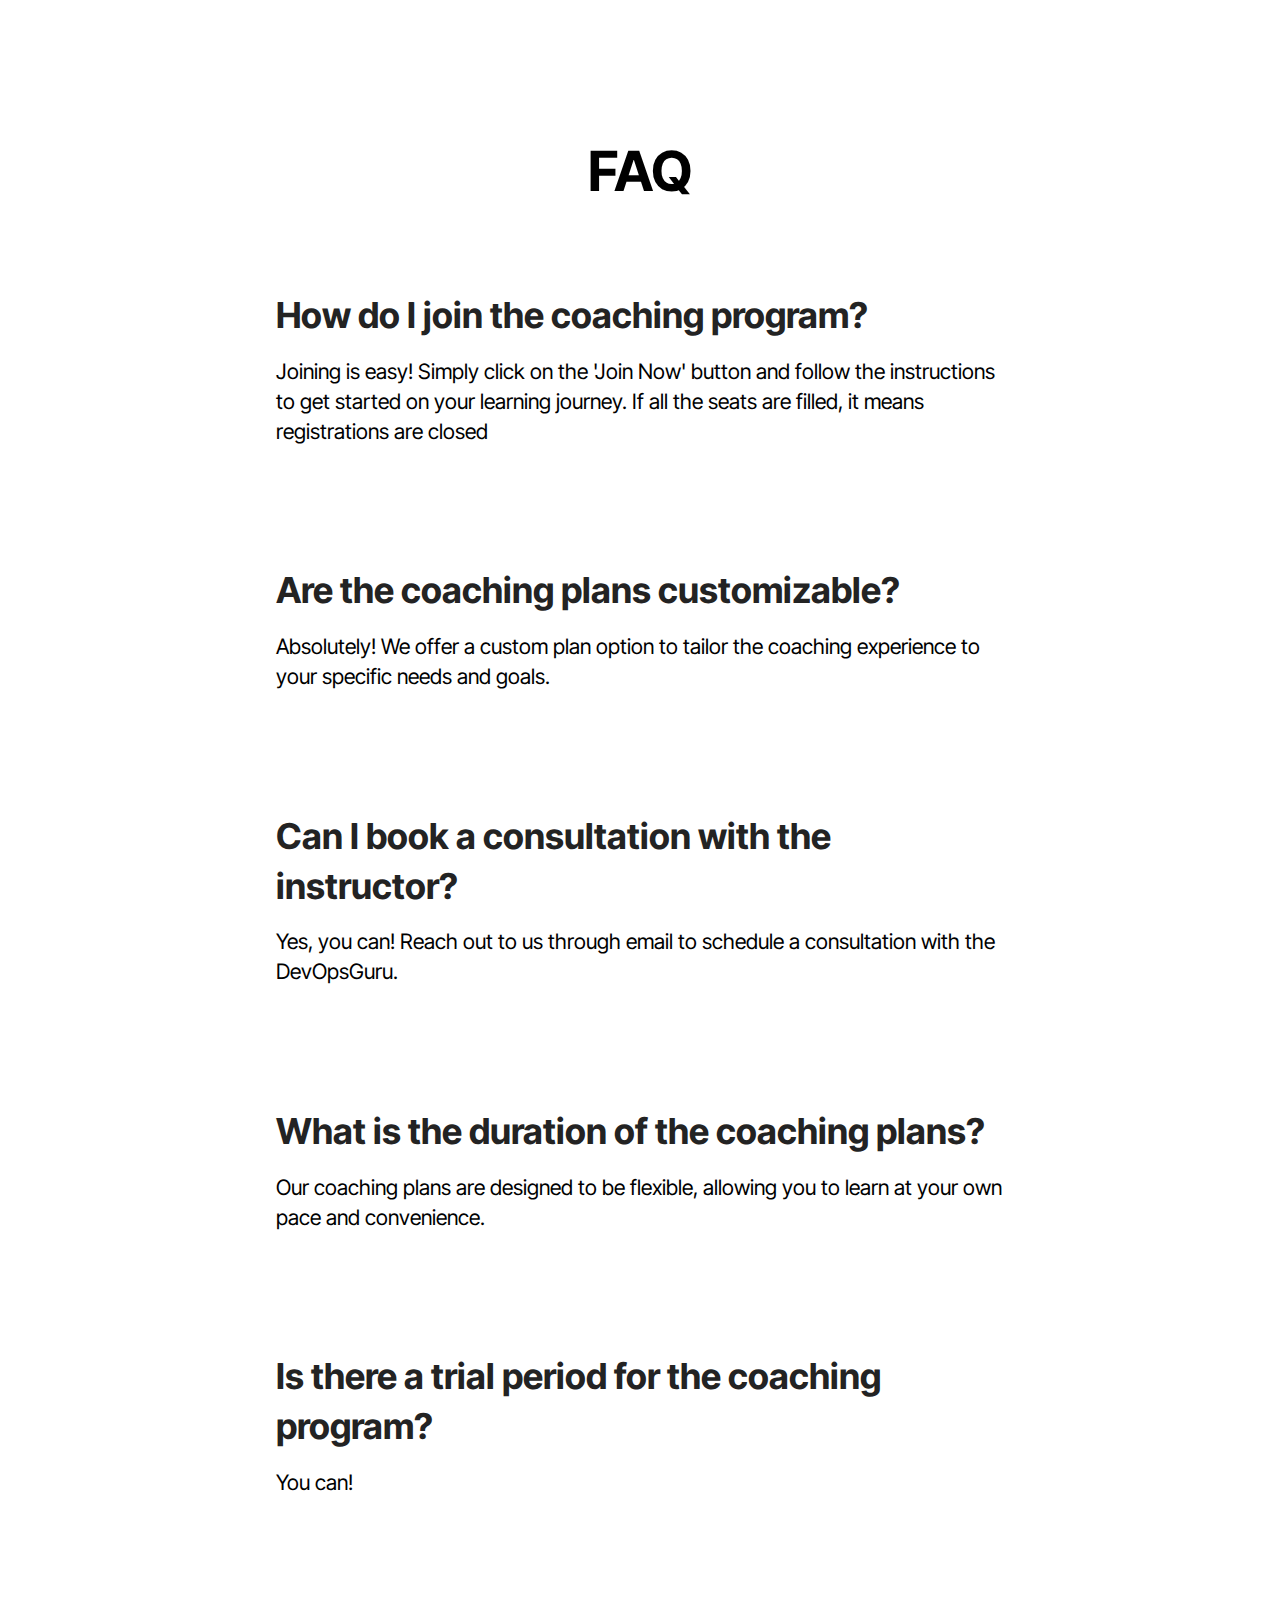
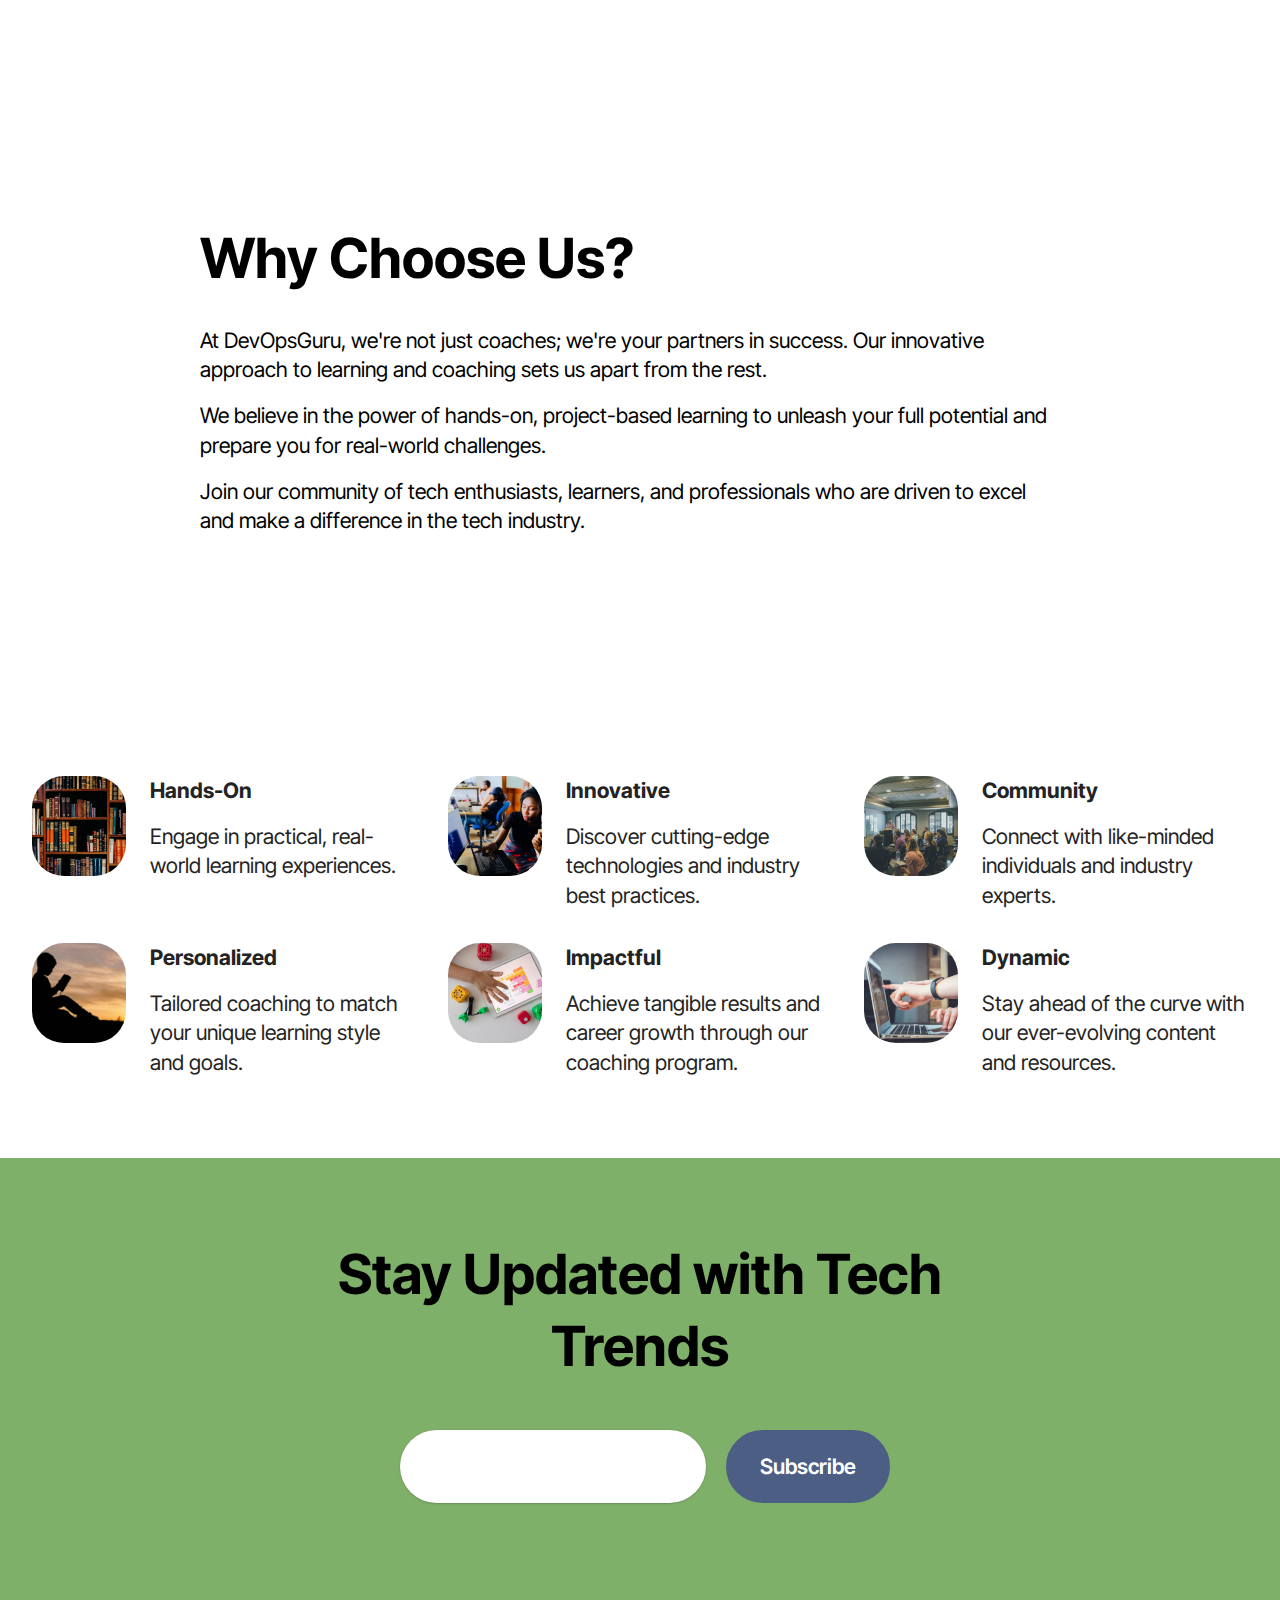
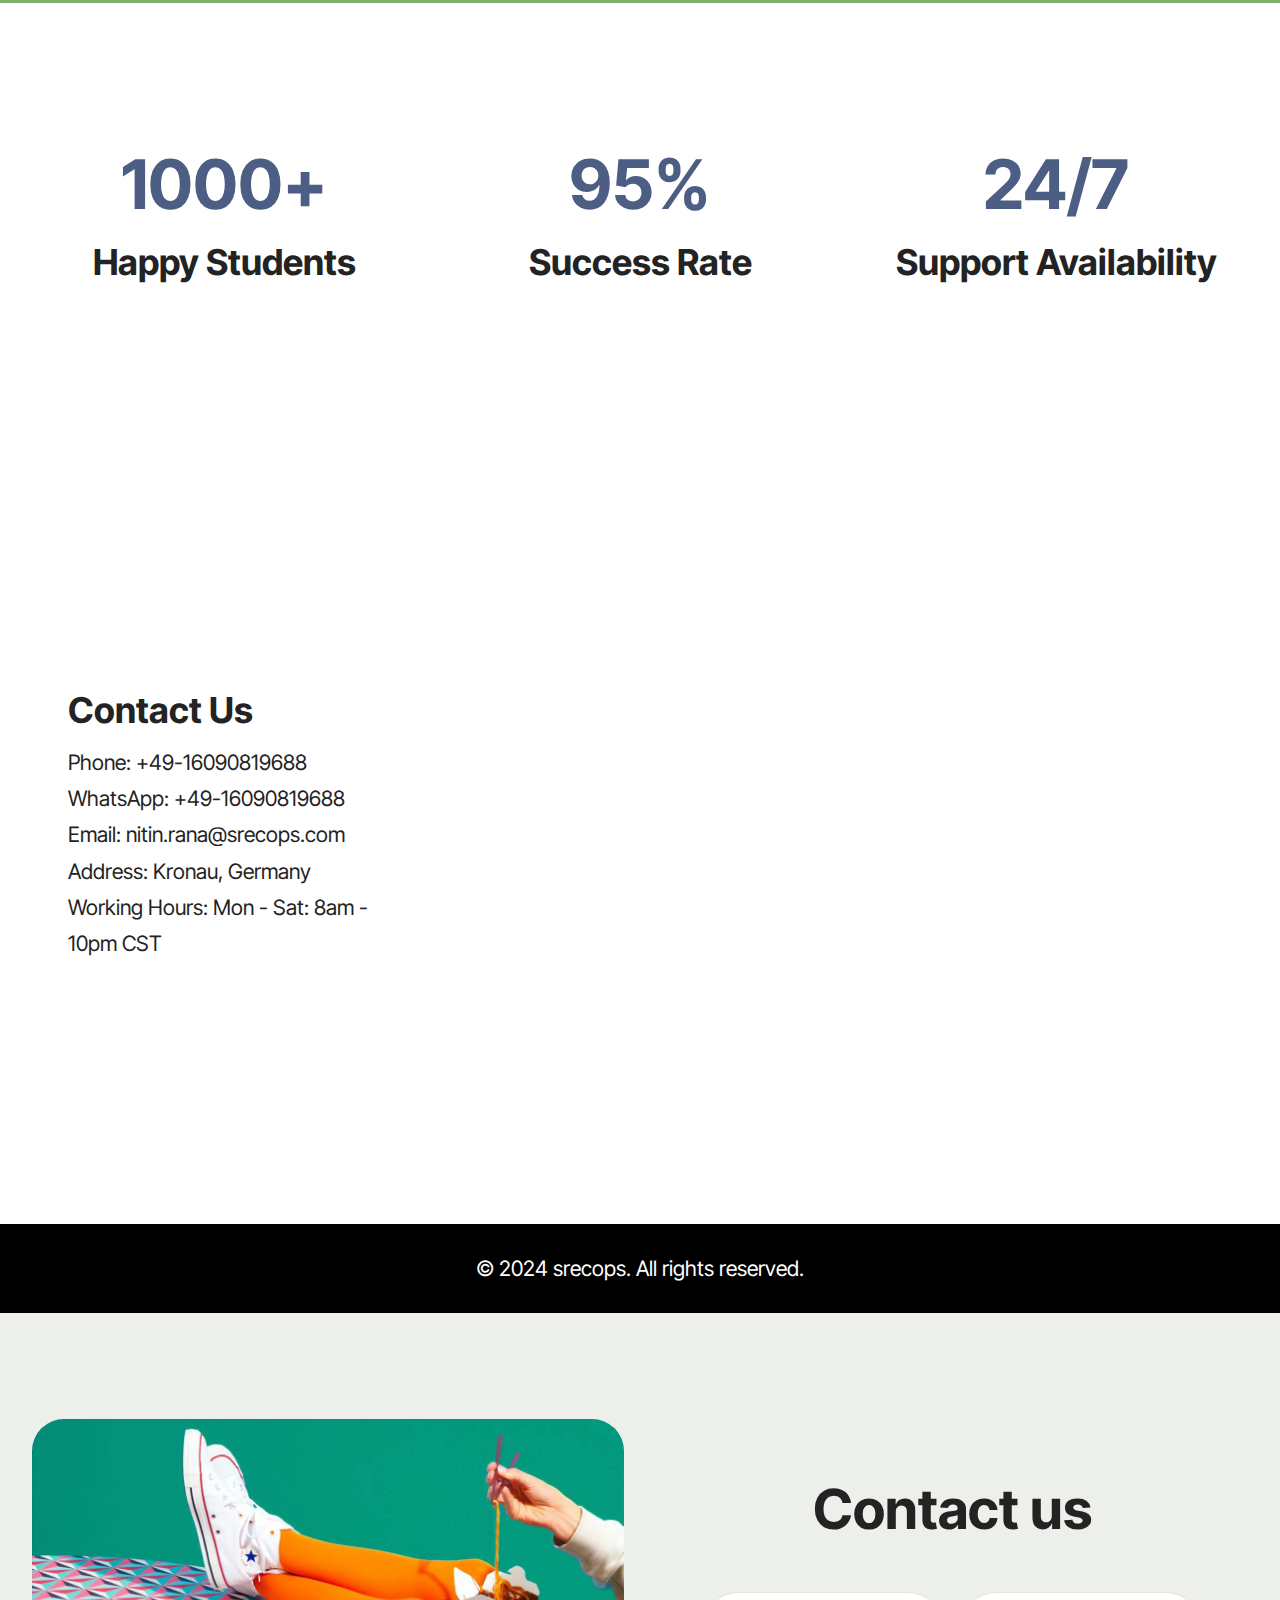
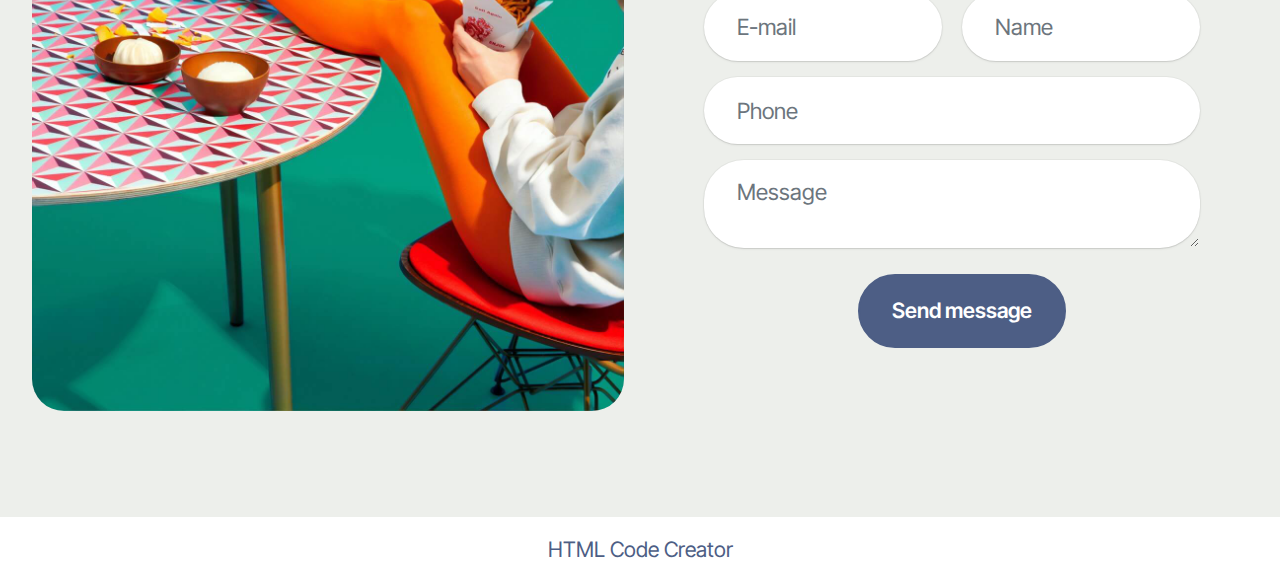
==== commit d797398c: "added new version" ====
--- a/website/prodweb/srecops/index.html
+++ b/website/prodweb/srecops/index.html
@@ -97,7 +97,7 @@
 							<img src="assets/images/single2-1256x942.jpg" alt="Mobirise Website Builder">
 						</div>
 						<div class="image-wrapper col-12 col-sm-6 justify-content-center">
-							<img src="assets/images/img-0062photo-1024x768.jpg" alt="Mobirise Website Builder">
+							<img src="assets/images/img-2327-929x1239.jpg" alt="Mobirise Website Builder">
 						</div>
 					</div>
 
@@ -141,7 +141,7 @@
             <h6 class="item-subtitle mbr-fonts-style mb-0 display-7"><strong>3 weeks weekend batches</strong></h6>
           </div>
           <div class="item-content">
-            <p class="mbr-text mbr-fonts-style display-2"></p><p><br>Overview of the course focusing on real-world, hands-on skills in observability and deployment strategies specific to Site Reliability Engineering.<br><br><br><br></p><p></p>
+            <p class="mbr-text mbr-fonts-style display-5"><br>Overview of the course focusing on real-world, hands-on skills in observability and deployment strategies specific to Site Reliability Engineering.<br><br></p><p><br><br><br></p><p></p>
             <div class="mb-4">
             </div>
             <div class="counter-container mbr-text mbr-fonts-style display-5">
@@ -611,7 +611,7 @@
                 </div>
 
                 <div class="text-wrapper align-left" data-form-type="formoid">
-                    <form action="https://mobirise.eu/" method="POST" class="mbr-form form-with-styler" data-form-title="Form Name"><input type="hidden" name="email" data-form-email="true" value="2bH8fslL8JP9Xc0JTy3s8Q4NV88OztXhvxeKGr+udPJs8o11VW7Lv4sFF3+Cm+EJu4/6gk5Rvnjqi6qWqr8se/10wQetQQ4RGFvylr2crU/6LBvcWC6AzFV/E2PtnAOo">
+                    <form action="https://mobirise.eu/" method="POST" class="mbr-form form-with-styler" data-form-title="Form Name"><input type="hidden" name="email" data-form-email="true" value="ohfj0j8YV/jOhv5WSmkWoBrhlgJn2VsSh0atpeNjwqFHQDX8V7Pekh4EZkuJEOpZjkZWU1050epgK9+sVTKDg6O0/QkGyQmxMxdolhVq6ywBvinykTHJ7UzjMkbuaRvo">
                         <div class="row">
                             <div hidden="hidden" data-form-alert="" class="alert alert-success col-12">Huuureeeeyyy!!cYou are subscribed!:)</div>
                             <div hidden="hidden" data-form-alert-danger="" class="alert alert-danger col-12">
@@ -761,7 +761,7 @@
                     
                 </div>
                 <div class="col-lg-12 mx-auto mbr-form" data-form-type="formoid">
-                    <form action="https://mobirise.eu/" method="POST" class="mbr-form form-with-styler" data-form-title="Form Name"><input type="hidden" name="email" data-form-email="true" value="nv/sGCBhNaG5O3Dr2K/4n9mBiZUQVW5y6Q4EQD0RaI8NeSQ1p7EVC4mLyWZK1dipoGvo8JpKf09HSHlAU48L8gbgFUspc3jXtEtcwFbux+PqondXauEwSN2DKFGsbhjm">
+                    <form action="https://mobirise.eu/" method="POST" class="mbr-form form-with-styler" data-form-title="Form Name"><input type="hidden" name="email" data-form-email="true" value="OdkFFlLBvEtKmsrhHs2ENx2mI7p2pIN78siv3etcme3T4OeJzYxZZhzYQbZPqLM7lgaLLfPYpKXABN8L6VO0M+qmOSZQwk8KaUlrPdzGSvJpsPC1Uvh4gOnHqvoMReYx">
                         <div class="row">
                             <div hidden="hidden" data-form-alert="" class="alert alert-success col-12">Thank you for connecting with us! Your journey towards becoming a DevOps guru has just begun. We'll be in touch shortly to guide you further. Exciting times ahead!</div>
                             <div hidden="hidden" data-form-alert-danger="" class="alert alert-danger col-12">
@@ -798,7 +798,7 @@
 
         </div>
     </div>
-</section><section class="display-7" style="padding: 0;align-items: center;justify-content: center;flex-wrap: wrap;    align-content: center;display: flex;position: relative;height: 4rem;"><a href="https://mobiri.se/795833" style="flex: 1 1;height: 4rem;position: absolute;width: 100%;z-index: 1;"><img alt="" style="height: 4rem;" src="[data-uri]"></a><p style="margin: 0;text-align: center;" class="display-7">&#8204;</p><a style="z-index:1" href="https://mobirise.com/drag-drop-website-builder.html">Drag and Drop Website Builder</a></section><script src="assets/bootstrap/js/bootstrap.bundle.min.js"></script>  <script src="assets/parallax/jarallax.js"></script>  <script src="assets/smoothscroll/smooth-scroll.js"></script>  <script src="assets/ytplayer/index.js"></script>  <script src="assets/dropdown/js/navbar-dropdown.js"></script>  <script src="assets/theme/js/script.js"></script>  <script src="assets/formoid/formoid.min.js"></script>  
+</section><section class="display-7" style="padding: 0;align-items: center;justify-content: center;flex-wrap: wrap;    align-content: center;display: flex;position: relative;height: 4rem;"><a href="https://mobiri.se/795833" style="flex: 1 1;height: 4rem;position: absolute;width: 100%;z-index: 1;"><img alt="" style="height: 4rem;" src="[data-uri]"></a><p style="margin: 0;text-align: center;" class="display-7">&#8204;</p><a style="z-index:1" href="https://mobirise.com/builder/html-code-generator.html">HTML Code Creator</a></section><script src="assets/bootstrap/js/bootstrap.bundle.min.js"></script>  <script src="assets/parallax/jarallax.js"></script>  <script src="assets/smoothscroll/smooth-scroll.js"></script>  <script src="assets/ytplayer/index.js"></script>  <script src="assets/dropdown/js/navbar-dropdown.js"></script>  <script src="assets/theme/js/script.js"></script>  <script src="assets/formoid/formoid.min.js"></script>  
   
   
 </body>
--- a/website/prodweb/srecops/assets/mobirise/css/mbr-additional.css
+++ b/website/prodweb/srecops/assets/mobirise/css/mbr-additional.css
@@ -1414,7 +1414,7 @@
 .cid-u16eREgVsH img,
 .cid-u16eREgVsH .item-img {
   width: 100%;
-  height: 200px;
+  height: 500px;
   object-fit: cover;
 }
 .cid-u16eREgVsH .card-wrapper {
--- a/website/prodweb/srecops/assets/mobirise/css/mbr-additional.css
+++ b/website/prodweb/srecops/assets/mobirise/css/mbr-additional.css
@@ -1414,7 +1414,7 @@
 .cid-u16eREgVsH img,
 .cid-u16eREgVsH .item-img {
   width: 100%;
-  height: 200px;
+  height: 500px;
   object-fit: cover;
 }
 .cid-u16eREgVsH .card-wrapper {
